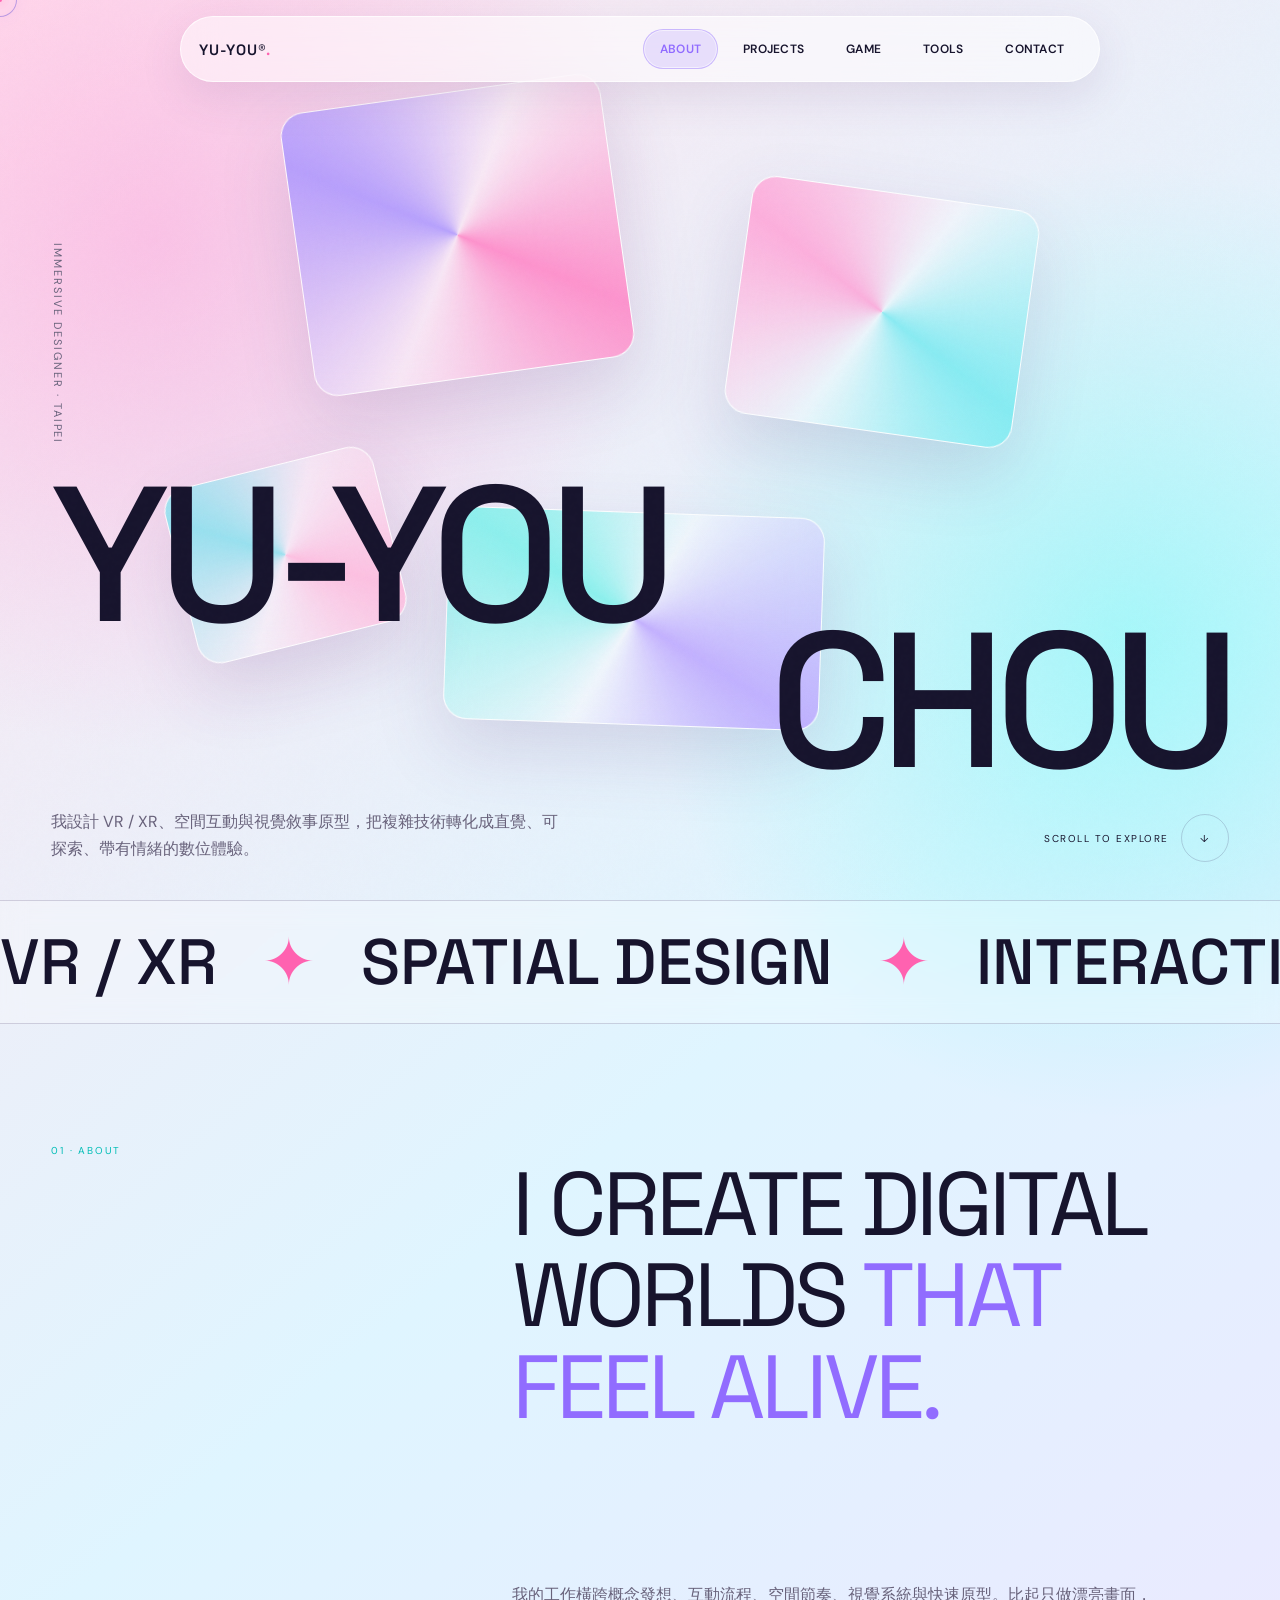
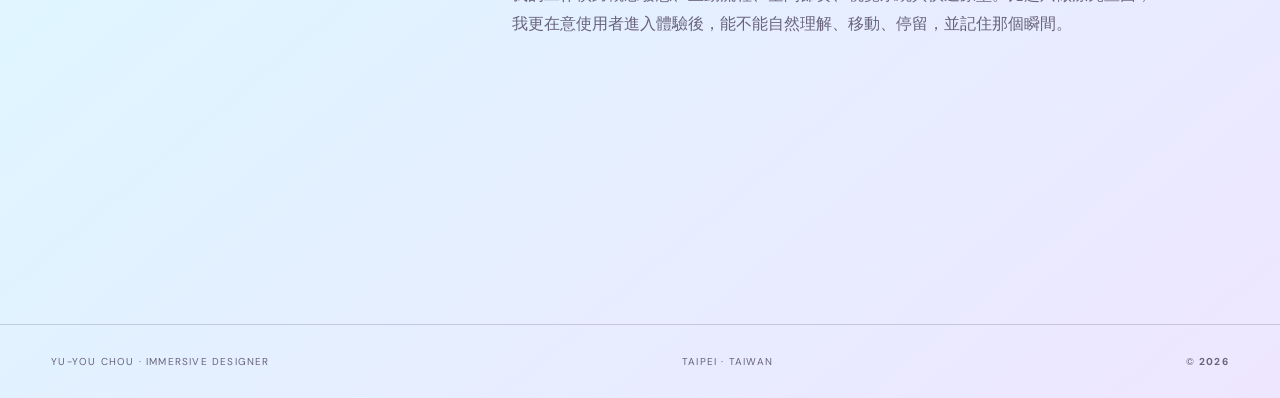
==== index.html @ 0aa2fdf8 "Update index.html" ====
<!doctype html>
<html lang="zh-Hant">
<head>
<meta charset="utf-8">
<meta name="viewport" content="width=device-width,initial-scale=1">
<meta name="description" content="YU-YOU CHOU 是位於台北的 immersive designer，專注於 VR / XR、空間互動、視覺敘事與原型設計。">
<meta name="theme-color" content="#ffe6f0">
<meta property="og:title" content="YU-YOU CHOU | Immersive Designer">
<meta property="og:description" content="VR / XR、空間互動與視覺敘事作品集。">
<meta property="og:type" content="website">
<meta property="og:image" content="https://images.unsplash.com/photo-1626379953822-baec19c3bbcd?auto=format&fit=crop&q=85&w=1200">
<meta name="twitter:card" content="summary_large_image">
<title>YU-YOU CHOU | Immersive Designer</title>
<link rel="preconnect" href="https://fonts.googleapis.com">
<link rel="preconnect" href="https://fonts.gstatic.com" crossorigin>
<link href="https://fonts.googleapis.com/css2?family=DM+Sans:wght@400;500;600&family=Space+Grotesk:wght@400;500;600&display=swap" rel="stylesheet">
<style>
:root{
  --bg:#ffe6f0;
  --fg:#17142d;
  --dim:#68627b;
  --line:rgba(68,52,101,.2);
  --pink:#ff62b0;
  --teal:#00bdb6;
  --purple:#916cff;
  --paper:rgba(255,255,255,.54);
  --pad:clamp(20px,4vw,64px);
}
*{box-sizing:border-box}
html{scroll-behavior:smooth}
body{
  margin:0;
  background:
    radial-gradient(circle at 12% 12%,rgba(255,119,204,.34),transparent 32rem),
    radial-gradient(circle at 88% 32%,rgba(0,255,236,.26),transparent 30rem),
    linear-gradient(140deg,#ffe6f0 0%,#dff5ff 54%,#eee6ff 100%);
  color:var(--fg);
  font-family:"DM Sans",system-ui,sans-serif;
  overflow-x:hidden;
}
a{color:inherit}
img{display:block;width:100%;height:100%;object-fit:cover}
::selection{background:var(--pink);color:#fff}
.page-view[hidden]{display:none!important}
.noise{position:fixed;inset:0;z-index:20;pointer-events:none;opacity:.07;background-image:url("data:image/svg+xml,%3Csvg viewBox='0 0 180 180' xmlns='http://www.w3.org/2000/svg'%3E%3Cfilter id='n'%3E%3CfeTurbulence type='fractalNoise' baseFrequency='.9' numOctaves='3' stitchTiles='stitch'/%3E%3C/filter%3E%3Crect width='100%25' height='100%25' filter='url(%23n)' opacity='.22'/%3E%3C/svg%3E")}
.progress{position:fixed;left:0;top:0;height:3px;width:0;background:var(--pink);z-index:1001}
.cursor,.cursor-dot{position:fixed;left:0;top:0;z-index:1000;pointer-events:none;border-radius:50%;transform:translate(-50%,-50%)}
.cursor{width:34px;height:34px;border:1px solid rgba(112,87,217,.48);background:rgba(255,255,255,.08);box-shadow:inset 0 0 14px rgba(255,119,204,.08),0 0 16px rgba(145,108,255,.06);backdrop-filter:blur(1px)}
.cursor-dot{width:4px;height:4px;background:var(--pink);box-shadow:0 0 8px var(--pink)}
body.hovering .cursor{width:44px;height:44px;background:rgba(255,98,176,.1)}
header{position:fixed;z-index:100;left:50%;top:16px;width:min(92%,920px);transform:translateX(-50%);display:flex;justify-content:space-between;align-items:center;gap:18px;padding:12px 18px;border:1px solid rgba(255,255,255,.72);border-radius:999px;background:rgba(255,255,255,.52);box-shadow:0 14px 45px rgba(87,58,124,.12);backdrop-filter:blur(22px)}
.logo{flex:0 0 auto;font:600 15px "Space Grotesk";letter-spacing:.05em;text-decoration:none;color:var(--fg);white-space:nowrap}
.logo::after{content:".";color:var(--pink)}
.menu{display:flex;align-items:center;justify-content:flex-end;gap:8px}
.menu a{display:inline-grid;place-items:center;min-height:40px;padding:0 16px;border:1px solid transparent;border-radius:999px;font-size:12px;font-weight:600;letter-spacing:.02em;text-decoration:none;color:var(--fg);transition:background .25s,border-color .25s,color .25s,box-shadow .25s,transform .25s}
.menu a:hover,.menu a.active{border-color:rgba(145,108,255,.34);background:rgba(145,108,255,.17);color:var(--purple);box-shadow:inset 0 0 0 1px rgba(255,255,255,.52)}
.menu a:hover{transform:translateY(-1px)}
section{position:relative;padding:120px var(--pad)}
.hero{height:100svh;min-height:660px;display:flex;flex-direction:column;justify-content:flex-end;padding-bottom:38px;overflow:hidden}
.visual-cloud{position:absolute;inset:8% 8% 18%;z-index:1;perspective:1000px;pointer-events:auto}
.float-card{--tx:0px;--ty:0px;position:absolute;display:grid;place-items:center;border:1px solid rgba(255,255,255,.78);border-radius:24px;background:rgba(255,255,255,.32);box-shadow:0 28px 70px rgba(90,65,130,.16);backdrop-filter:blur(18px);transform:translate3d(var(--tx),var(--ty),0) rotate(var(--rot));transition:box-shadow .35s,background .35s;will-change:transform;overflow:hidden}
.float-card:before{content:"";position:absolute;inset:-35%;background:conic-gradient(from 30deg,transparent,var(--c1),transparent,var(--c2),transparent);animation:spin 12s linear infinite;opacity:.72}
.float-card:after{content:attr(data-label);position:relative;z-index:2;padding:9px 13px;border:1px solid rgba(255,255,255,.7);border-radius:999px;background:rgba(255,255,255,.55);font-size:9px;letter-spacing:.14em;opacity:0;transform:translateY(8px);transition:.3s}
.float-card:hover{background:rgba(255,255,255,.5);box-shadow:0 35px 85px rgba(90,65,130,.25);z-index:8}
.float-card:hover:after{opacity:1;transform:none}
.float-card:nth-child(1){left:18%;top:3%;width:30%;height:43%;--rot:-8deg;--c1:#ff70bc;--c2:#9d86ff}
.float-card:nth-child(2){right:14%;top:18%;width:27%;height:36%;--rot:8deg;--c1:#64e6ee;--c2:#ff94d0}
.float-card:nth-child(3){left:32%;bottom:2%;width:35%;height:32%;--rot:2deg;--c1:#b296ff;--c2:#65eee7}
.float-card:nth-child(4){left:7%;bottom:14%;width:20%;height:27%;--rot:-14deg;--c1:#ffafd8;--c2:#74ddec}
.visual-cloud.scattered .float-card:nth-child(1){--tx:-70px;--ty:-45px}
.visual-cloud.scattered .float-card:nth-child(2){--tx:75px;--ty:-25px}
.visual-cloud.scattered .float-card:nth-child(3){--tx:30px;--ty:65px}
.visual-cloud.scattered .float-card:nth-child(4){--tx:-75px;--ty:45px}
.hero-kicker{position:absolute;top:27%;left:var(--pad);font-size:11px;letter-spacing:.18em;color:var(--dim);writing-mode:vertical-rl}
.hero h1{position:relative;z-index:2;margin:0;font:500 clamp(68px,15vw,220px)/.76 "Space Grotesk";letter-spacing:-.06em}
.hero h1 span{display:block}
.hero h1 span:last-child{text-align:right}
.hero-bottom{position:relative;z-index:2;display:flex;justify-content:space-between;align-items:end;margin-top:34px;gap:24px}
.hero-bottom p{max-width:520px;margin:0;color:var(--dim);line-height:1.7}
.scroll-cue{display:flex;align-items:center;gap:12px;font-size:10px;letter-spacing:.15em}
.scroll-cue i{display:grid;place-items:center;width:48px;height:48px;border:1px solid var(--line);border-radius:50%;font-style:normal;animation:bob 1.6s infinite}
.marquee{overflow:hidden;border-block:1px solid var(--line);padding:20px 0;background:rgba(255,255,255,.24);backdrop-filter:blur(12px)}
.marquee-track{display:flex;width:max-content;animation:marquee 22s linear infinite}
.marquee span{font:500 clamp(28px,5vw,72px) "Space Grotesk";white-space:nowrap}
.marquee b{color:var(--pink);font-weight:400;margin:0 .45em}
.intro{min-height:100vh;display:grid;grid-template-columns:1fr 2fr;gap:8vw;align-items:center}
.label{font-size:10px;letter-spacing:.18em;color:var(--teal);text-transform:uppercase;align-self:start}
.big-copy{margin:0;font:400 clamp(42px,7vw,104px)/1.02 "Space Grotesk";letter-spacing:-.045em}
.big-copy .dim{color:var(--purple)}
.intro-note{grid-column:2;max-width:640px;color:var(--dim);font-size:16px;line-height:1.8}
.intro-meta{grid-column:2;display:flex;flex-wrap:wrap;gap:10px;margin-top:-30px}
.pill{border:1px solid rgba(255,255,255,.72);border-radius:999px;background:rgba(255,255,255,.35);padding:8px 12px;font-size:11px;letter-spacing:.1em;color:var(--fg)}
.work-head{display:flex;justify-content:space-between;align-items:end;padding-bottom:26px;border-bottom:1px solid var(--line)}
.work-head h2{margin:0;font:500 clamp(54px,10vw,150px)/.8 "Space Grotesk";letter-spacing:-.055em}
.counter{color:var(--dim);font-size:12px}
.projects{padding-top:40px}
.project{display:grid;grid-template-columns:1.4fr .6fr;gap:28px;padding:32px 0;border-bottom:1px solid var(--line);text-decoration:none;perspective:1100px}
.project-visual{position:relative;overflow:hidden;height:min(58vw,640px);border:1px solid rgba(255,255,255,.7);border-radius:24px;box-shadow:0 28px 70px rgba(90,65,130,.16);transform-style:preserve-3d;transition:transform .15s ease-out}
.project-visual:after{content:"VIEW";position:absolute;left:50%;top:50%;display:grid;place-items:center;width:94px;height:94px;border-radius:50%;background:var(--pink);color:#fff;font-size:11px;letter-spacing:.12em;opacity:0;transform:translate(-50%,-50%) scale(.6);transition:.3s}
.project:hover .project-visual:after{opacity:1;transform:translate(-50%,-50%) scale(1)}
.project img{transition:transform .7s,filter .7s;filter:saturate(.8)}
.project:hover img{transform:scale(1.04);filter:saturate(1)}
.project-info{display:flex;flex-direction:column;justify-content:space-between;padding:4px 0}
.project-no{font-size:10px;color:var(--teal);letter-spacing:.14em}
.project-info h3{margin:auto 0 12px;font:500 clamp(30px,4vw,64px)/.95 "Space Grotesk";letter-spacing:-.045em}
.project-info p{margin:0;color:var(--dim);font-size:13px;line-height:1.65}
.project-facts{display:flex;flex-wrap:wrap;gap:8px;margin-top:18px}
.project-facts span{border:1px solid var(--line);border-radius:999px;padding:7px 10px;font-size:10px;letter-spacing:.1em;color:var(--fg);background:rgba(255,255,255,.25)}
.game-showcase{overflow:hidden}
.game-shell{display:grid;grid-template-columns:.72fr 1.28fr;gap:5vw;align-items:start}
.game-copy{position:sticky;top:120px}
.game-copy h2{margin:18px 0 24px;font:500 clamp(48px,8vw,118px)/.86 "Space Grotesk";letter-spacing:-.052em}
.game-copy p{max-width:500px;margin:0;color:var(--dim);font-size:15px;line-height:1.78}
.game-status{display:inline-grid;place-items:center;margin-top:28px;min-height:38px;border:1px solid rgba(255,255,255,.72);border-radius:999px;background:rgba(255,255,255,.34);padding:0 14px;color:var(--pink);font-size:10px;font-weight:600;letter-spacing:.16em}
.game-facts{display:grid;grid-template-columns:repeat(2,minmax(0,1fr));gap:10px;margin-top:20px;max-width:520px}
.game-fact{border:1px solid var(--line);border-radius:18px;background:rgba(255,255,255,.26);padding:16px;min-height:104px}
.game-fact small{display:block;margin-bottom:18px;color:var(--teal);font-size:10px;letter-spacing:.14em}
.game-fact strong{display:block;font:500 clamp(18px,2.3vw,28px)/1.05 "Space Grotesk";letter-spacing:-.025em}
.game-stage{display:grid;gap:18px}
.game-panel{border:1px solid rgba(255,255,255,.72);border-radius:24px;background:rgba(255,255,255,.28);box-shadow:0 28px 70px rgba(90,65,130,.13);backdrop-filter:blur(16px);padding:26px}
.game-panel h3{margin:0 0 16px;font:500 clamp(28px,3.8vw,54px)/.95 "Space Grotesk";letter-spacing:-.04em}
.game-panel p{margin:0;color:var(--dim);font-size:14px;line-height:1.78}
.game-loop{display:grid;grid-template-columns:repeat(4,minmax(0,1fr));gap:10px}
.loop-step{min-height:170px;border:1px solid var(--line);border-radius:18px;background:rgba(255,255,255,.25);padding:16px;display:flex;flex-direction:column;justify-content:space-between}
.loop-step span,.system-card span,.resource-row span,.status-item span{color:var(--teal);font-size:10px;letter-spacing:.14em}
.loop-step strong{font:500 clamp(20px,2.4vw,34px)/1 "Space Grotesk";letter-spacing:-.03em}
.loop-step p{font-size:13px;line-height:1.6}
.system-grid{display:grid;grid-template-columns:repeat(2,minmax(0,1fr));gap:12px}
.system-card{border-top:1px solid var(--line);padding-top:16px}
.system-card strong{display:block;margin:10px 0 8px;font:500 20px/1.12 "Space Grotesk";letter-spacing:-.02em}
.system-card p{font-size:13px;line-height:1.65}
.resource-board{display:grid;gap:8px}
.resource-row{display:grid;grid-template-columns:.55fr 1fr;gap:14px;align-items:center;border-bottom:1px solid var(--line);padding:14px 0}
.resource-row:last-child{border-bottom:0;padding-bottom:0}
.resource-row strong{font:500 clamp(18px,2.3vw,30px)/1 "Space Grotesk";letter-spacing:-.025em}
.status-list{display:grid;grid-template-columns:repeat(3,minmax(0,1fr));gap:10px}
.status-item{min-height:124px;border:1px solid var(--line);border-radius:18px;background:rgba(255,255,255,.24);padding:16px;display:flex;flex-direction:column;justify-content:space-between}
.status-item strong{font:500 19px/1.15 "Space Grotesk";letter-spacing:-.02em}
.video-placeholder,.media-slot{position:relative;overflow:hidden;border:1px solid rgba(255,255,255,.72);background:rgba(255,255,255,.28);box-shadow:0 28px 70px rgba(90,65,130,.13);backdrop-filter:blur(16px)}
.video-placeholder{display:grid;place-items:center;min-height:430px;aspect-ratio:16/9;border-radius:24px;background:linear-gradient(135deg,rgba(0,189,182,.18),rgba(255,98,176,.16)),repeating-linear-gradient(90deg,rgba(255,255,255,.22) 0 1px,transparent 1px 34px),repeating-linear-gradient(0deg,rgba(23,20,45,.08) 0 1px,transparent 1px 34px)}
.video-placeholder:before{content:"";position:absolute;inset:26px;border:1px dashed rgba(104,98,123,.35);border-radius:18px}
.video-play{position:relative;z-index:2;display:grid;place-items:center;width:86px;height:86px;border:1px solid rgba(255,255,255,.78);border-radius:50%;background:linear-gradient(135deg,var(--pink),var(--purple));color:#fff;font-size:10px;font-weight:600;letter-spacing:.16em;box-shadow:0 18px 50px rgba(145,108,255,.26)}
.media-caption{position:absolute;left:28px;right:28px;bottom:26px;z-index:2;display:flex;justify-content:space-between;gap:18px;align-items:end;color:var(--fg)}
.media-caption span,.media-slot span{font-size:10px;letter-spacing:.16em;color:var(--teal)}
.media-caption strong,.media-slot strong{font:500 clamp(22px,3vw,42px)/1 "Space Grotesk";letter-spacing:-.035em}
.media-grid{display:grid;grid-template-columns:repeat(3,minmax(0,1fr));gap:18px}
.media-slot{display:flex;min-height:230px;aspect-ratio:4/3;border-radius:18px;padding:18px;flex-direction:column;justify-content:space-between;background:linear-gradient(145deg,rgba(255,255,255,.38),rgba(0,189,182,.12))}
.media-slot:before{content:"";position:absolute;inset:18px;border:1px dashed rgba(104,98,123,.34);border-radius:12px}
.media-slot span,.media-slot strong{position:relative;z-index:2}
.media-slot strong{font-size:clamp(22px,2.7vw,36px)}
.capabilities{display:grid;grid-template-columns:1fr 2fr;gap:8vw;min-height:80vh;align-items:start}
.cap-list{border-top:1px solid var(--line)}
.cap{display:grid;grid-template-columns:1fr auto;gap:20px;align-items:center;padding:28px 0;border-bottom:1px solid var(--line);font:400 clamp(25px,4vw,58px) "Space Grotesk";transition:padding .3s,color .3s}
.cap:hover{padding-left:20px;color:var(--pink)}
.cap small{font:400 10px "DM Sans";letter-spacing:.12em;color:var(--dim)}
.cap em{display:block;margin-top:8px;font:400 13px/1.6 "DM Sans";color:var(--dim);font-style:normal;letter-spacing:0}
.tools{display:grid;grid-template-columns:.75fr 1.25fr;gap:5vw;align-items:start}
.tools-copy h2{margin:16px 0 22px;font:500 clamp(44px,7vw,104px)/.9 "Space Grotesk";letter-spacing:-.045em}
.tools-copy p{max-width:440px;margin:0;color:var(--dim);font-size:15px;line-height:1.75}
.tool-panel{border:1px solid rgba(255,255,255,.72);border-radius:24px;background:rgba(255,255,255,.34);box-shadow:0 28px 70px rgba(90,65,130,.16);backdrop-filter:blur(18px);overflow:hidden}
.tool-preview{display:grid;place-items:center;min-height:430px;padding:22px;background:linear-gradient(135deg,rgba(255,255,255,.36),rgba(255,255,255,.12))}
.tool-preview canvas{width:min(100%,560px);height:auto;max-height:560px;border-radius:18px;box-shadow:0 24px 58px rgba(49,35,72,.18);background:repeating-conic-gradient(rgba(255,255,255,.55) 0 25%,rgba(145,108,255,.08) 0 50%) 50%/24px 24px}
.tool-preview canvas[hidden],.tool-empty[hidden]{display:none!important}
.tool-empty{display:grid;place-items:center;width:min(100%,520px);aspect-ratio:4/3;border:1px dashed rgba(104,98,123,.42);border-radius:18px;color:var(--dim);font-size:13px;letter-spacing:.08em;text-align:center;background:rgba(255,255,255,.22)}
.tool-controls{display:grid;grid-template-columns:1fr 1fr;gap:16px;padding:20px;border-top:1px solid rgba(255,255,255,.55)}
.tool-control{display:grid;gap:8px}
.tool-control label{font-size:10px;letter-spacing:.14em;color:var(--dim)}
.tool-control input[type="file"],.tool-control select,.tool-control input[type="number"]{width:100%;min-height:44px;border:1px solid var(--line);border-radius:12px;background:rgba(255,255,255,.42);color:var(--fg);font:500 13px "DM Sans";padding:0 12px}
.tool-control input[type="range"]{accent-color:var(--pink)}
.toggle-row{display:flex;align-items:center;gap:10px;min-height:44px;border:1px solid var(--line);border-radius:12px;background:rgba(255,255,255,.42);padding:0 12px;color:var(--fg);font-size:13px}
.toggle-row input{width:18px;height:18px;accent-color:var(--pink)}
.color-row{display:flex;align-items:center;gap:10px;min-height:44px;border:1px solid var(--line);border-radius:12px;background:rgba(255,255,255,.42);padding:0 10px}
.color-row input[type="color"]{width:34px;height:34px;border:0;border-radius:999px;background:transparent;padding:0}
.color-row input[type="text"]{min-width:0;flex:1;border:0;background:transparent;color:var(--fg);font:500 13px "DM Sans";outline:0}
.range-readout{display:flex;justify-content:space-between;align-items:center;gap:12px}
.range-readout output{min-width:54px;text-align:right;font-size:12px;color:var(--dim)}
.tool-actions{grid-column:1/-1;display:flex;gap:12px;flex-wrap:wrap}
.tool-button{display:inline-grid;place-items:center;min-height:46px;border:0;border-radius:999px;padding:0 18px;background:linear-gradient(135deg,var(--pink),var(--purple));color:#fff;font:600 11px "DM Sans";letter-spacing:.12em;cursor:pointer}
.tool-button.secondary{border:1px solid var(--line);background:rgba(255,255,255,.36);color:var(--fg)}
.tool-button:disabled{cursor:not-allowed;opacity:.45}
.contact{min-height:100vh;display:flex;flex-direction:column;justify-content:center;text-align:center;overflow:hidden}
.contact .label{align-self:center}
.contact h2{margin:30px auto;font:500 clamp(62px,13vw,190px)/.82 "Space Grotesk";letter-spacing:-.06em}
.contact h2 span{color:var(--pink)}
.contact-actions{display:flex;justify-content:center;align-items:center;gap:14px;flex-wrap:wrap}
.magnetic,.secondary-link{display:inline-grid;place-items:center;min-height:52px;border-radius:999px;text-decoration:none;font-size:11px;letter-spacing:.14em}
.magnetic{width:150px;height:150px;background:linear-gradient(135deg,var(--pink),var(--purple));color:#fff;box-shadow:0 22px 60px rgba(145,108,255,.3);transition:transform .18s}
.secondary-link{padding:0 20px;border:1px solid var(--line);background:rgba(255,255,255,.3);color:var(--fg)}
.contact-ring{position:absolute;left:50%;top:50%;width:min(78vw,1000px);aspect-ratio:1;border:1px solid var(--line);border-radius:50%;transform:translate(-50%,-50%);z-index:-1}
footer{display:flex;justify-content:space-between;gap:20px;padding:30px var(--pad);border-top:1px solid var(--line);color:var(--dim);font-size:10px;letter-spacing:.12em}
.reveal{opacity:0;transform:translateY(50px);transition:opacity .8s,transform .8s}
.reveal.in{opacity:1;transform:none}
@keyframes spin{to{transform:rotate(360deg)}}
@keyframes bob{50%{transform:translateY(6px)}}
@keyframes marquee{to{transform:translateX(-50%)}}
@media(max-width:800px){
  .cursor,.cursor-dot{display:none}
  header{top:12px;width:calc(100% - 16px);display:grid;grid-template-columns:1fr;gap:10px;padding:12px;border-radius:24px}
  .logo{font-size:13px}
  .menu{justify-content:flex-start;gap:8px;overflow-x:auto;padding-bottom:2px;scrollbar-width:none}
  .menu::-webkit-scrollbar{display:none}
  .menu a{flex:0 0 auto;min-height:34px;padding:0 12px;font-size:10px;letter-spacing:.02em}
  .hero{min-height:620px}
  .visual-cloud{inset:15% 3% 25%}
  .float-card{border-radius:16px}
  .visual-cloud.scattered .float-card:nth-child(1){--tx:-25px;--ty:-20px}
  .visual-cloud.scattered .float-card:nth-child(2){--tx:25px;--ty:-15px}
  .visual-cloud.scattered .float-card:nth-child(3){--tx:15px;--ty:25px}
  .visual-cloud.scattered .float-card:nth-child(4){--tx:-25px;--ty:20px}
  .hero h1{letter-spacing:-.04em}
  .hero-bottom{align-items:start}
  .scroll-cue{display:none}
  .intro,.capabilities,.tools,.game-shell{grid-template-columns:1fr;gap:35px}
  .intro-note,.intro-meta{grid-column:1}
  .game-copy{position:static}
  .game-facts,.media-grid,.game-loop,.system-grid,.status-list{grid-template-columns:1fr}
  .game-panel{padding:20px;border-radius:18px}
  .loop-step{min-height:150px}
  .resource-row{grid-template-columns:1fr;gap:8px}
  .video-placeholder{min-height:280px;border-radius:18px}
  .media-caption{display:grid;left:20px;right:20px;bottom:20px}
  .media-slot{min-height:180px}
  .project{grid-template-columns:1fr}
  .project-visual{height:105vw;max-height:580px}
  .project-info{min-height:220px}
  .tool-preview{min-height:300px;padding:14px}
  .tool-controls{grid-template-columns:1fr;padding:16px}
  .contact h2{font-size:18vw}
  footer{flex-direction:column;padding-bottom:100px}
}
@media(prefers-reduced-motion:reduce){
  *{animation:none!important;transition:none!important}
  .reveal{opacity:1;transform:none}
}
</style>
</head>
<body>
<div class="noise"></div>
<div class="progress"></div>
<div class="cursor"></div>
<div class="cursor-dot"></div>
<header>
  <a class="logo interactive" href="#about">YU-YOU®</a>
  <nav class="menu" aria-label="Primary navigation">
    <a class="interactive" href="#about">ABOUT</a>
    <a class="interactive" href="#projects">PROJECTS</a>
    <a class="interactive" href="#game">GAME</a>
    <a class="interactive" href="#tools">TOOLS</a>
    <a class="interactive" href="#contact">CONTACT</a>
  </nav>
</header>
<main>
<section class="hero page-view" id="home" data-route="about">
  <div class="visual-cloud interactive" role="button" tabindex="0" aria-label="互動作品視窗，點擊可重新排列">
    <div class="float-card" data-label="SPATIAL"></div>
    <div class="float-card" data-label="INTERACTION"></div>
    <div class="float-card" data-label="STORY"></div>
    <div class="float-card" data-label="VR / XR"></div>
  </div>
  <span class="hero-kicker">IMMERSIVE DESIGNER · TAIPEI</span>
  <h1><span>YU-YOU</span><span>CHOU</span></h1>
  <div class="hero-bottom">
    <p>我設計 VR / XR、空間互動與視覺敘事原型，把複雜技術轉化成直覺、可探索、帶有情緒的數位體驗。</p>
    <span class="scroll-cue">SCROLL TO EXPLORE <i>↓</i></span>
  </div>
</section>
<div class="marquee page-view" data-route="about" aria-hidden="true">
  <div class="marquee-track">
    <span>VR / XR <b>✦</b> SPATIAL DESIGN <b>✦</b> INTERACTION <b>✦</b> VISUAL STORYTELLING <b>✦</b>&nbsp;</span>
    <span>VR / XR <b>✦</b> SPATIAL DESIGN <b>✦</b> INTERACTION <b>✦</b> VISUAL STORYTELLING <b>✦</b>&nbsp;</span>
  </div>
</div>
<section class="intro page-view" id="about" data-route="about">
  <span class="label reveal">01 · ABOUT</span>
  <h2 class="big-copy reveal">I CREATE DIGITAL WORLDS <span class="dim">THAT FEEL ALIVE.</span></h2>
  <p class="intro-note reveal">我的工作橫跨概念發想、互動流程、空間節奏、視覺系統與快速原型。比起只做漂亮畫面，我更在意使用者進入體驗後，能不能自然理解、移動、停留，並記住那個瞬間。</p>
  <div class="intro-meta reveal" aria-label="Skills and tools">
    <span class="pill">UNITY</span>
    <span class="pill">VR / XR</span>
    <span class="pill">FIGMA</span>
    <span class="pill">INTERACTION</span>
    <span class="pill">MOTION</span>
  </div>
</section>
<section class="page-view" id="projects" data-route="projects">
  <div class="work-head reveal">
    <h2>SELECTED<br>WORK</h2>
    <span class="counter">(03)</span>
  </div>
  <div class="projects">
    <a class="project interactive reveal" href="#contact" aria-label="Dreamscape Interface project">
      <div class="project-visual">
        <img src="https://images.unsplash.com/photo-1626379953822-baec19c3bbcd?auto=format&fit=crop&q=85&w=1800" alt="粉色沉浸式空間" loading="lazy" decoding="async">
      </div>
      <div class="project-info">
        <span class="project-no">01 / IMMERSIVE</span>
        <h3>Dreamscape<br>Interface</h3>
        <p>以 VR 場景作為敘事入口，設計可被探索的空間節奏、互動提示與情緒轉場。</p>
        <div class="project-facts"><span>ROLE · DESIGN</span><span>TOOLS · UNITY</span><span>TYPE · VR</span></div>
      </div>
    </a>
    <a class="project interactive reveal" href="#contact" aria-label="Fluid Identity project">
      <div class="project-visual">
        <img src="https://images.unsplash.com/photo-1614853316476-de00d14cb1fc?auto=format&fit=crop&q=85&w=1800" alt="紫色抽象視覺" loading="lazy" decoding="async">
      </div>
      <div class="project-info">
        <span class="project-no">02 / VISUAL</span>
        <h3>Fluid<br>Identity</h3>
        <p>把品牌視覺延伸成動態系統，建立適合展演、社群與互動介面的視覺語彙。</p>
        <div class="project-facts"><span>ROLE · ART DIRECTION</span><span>TOOLS · FIGMA</span><span>TYPE · MOTION</span></div>
      </div>
    </a>
    <a class="project interactive reveal" href="#contact" aria-label="Soft Circuit project">
      <div class="project-visual">
        <img src="https://images.unsplash.com/photo-1518770660439-4636190af475?auto=format&fit=crop&q=85&w=1800" alt="電子電路板" loading="lazy" decoding="async">
      </div>
      <div class="project-info">
        <span class="project-no">03 / SYSTEM</span>
        <h3>Soft<br>Circuit</h3>
        <p>探索科技感介面如何變得柔軟，透過微互動、資訊層級與原型測試降低使用距離。</p>
        <div class="project-facts"><span>ROLE · PROTOTYPE</span><span>TOOLS · WEB</span><span>TYPE · INTERACTION</span></div>
      </div>
    </a>
  </div>
</section>
<section class="game-showcase page-view" id="game" data-route="game" aria-labelledby="game-title">
  <div class="game-shell">
    <div class="game-copy reveal">
      <span class="label">02 · GAME PROJECT</span>
      <h2 id="game-title">YOU<br>Graduation<br>Topic</h2>
      <p>這是目前製作中的 Unity 畢業專題遊戲原型，玩家會在 VR 場景中進行採集、建造與環境抉擇，最後回到 MR 結算，看見自己的資源使用如何改變生態結果。</p>
      <span class="game-status">IN DEVELOPMENT</span>
      <div class="game-facts" aria-label="Game project details">
        <div class="game-fact"><small>ENGINE</small><strong>Unity</strong></div>
        <div class="game-fact"><small>PLATFORM</small><strong>VR / MR</strong></div>
        <div class="game-fact"><small>GENRE</small><strong>Eco Simulation</strong></div>
        <div class="game-fact"><small>FOCUS</small><strong>Cause & Effect</strong></div>
      </div>
    </div>
    <div class="game-stage">
      <article class="game-panel reveal">
        <h3>遊戲概念</h3>
        <p>作品以「發展與復育之間的選擇」作為核心。玩家可以砍樹、採礦、抽取油氣來累積資源，也能種下種子進行復育；每個行為都會被轉換成因果值，影響時間結束後的生態狀態。</p>
      </article>
      <div class="game-loop reveal" aria-label="Gameplay loop">
        <div class="loop-step">
          <span>STEP 01</span>
          <strong>探索場景</strong>
          <p>在森林、礦區、海洋與 MR 主場景之間切換，理解不同場域能取得的資源。</p>
        </div>
        <div class="loop-step">
          <span>STEP 02</span>
          <strong>採集資源</strong>
          <p>使用斧頭、十字鎬與手部射線互動，收集木材、種子、礦物、石油與天然氣。</p>
        </div>
        <div class="loop-step">
          <span>STEP 03</span>
          <strong>製作建造</strong>
          <p>把資源投入工具、房屋與工廠配方，形成更完整的資源循環與發展選擇。</p>
        </div>
        <div class="loop-step">
          <span>STEP 04</span>
          <strong>結算因果</strong>
          <p>系統依照破壞、建造、復育與時間累積計算結果，導向共生、失衡或崩壞。</p>
        </div>
      </div>
      <article class="game-panel reveal">
        <h3>核心系統</h3>
        <div class="system-grid">
          <div class="system-card">
            <span>INTERACTION</span>
            <strong>VR 手部操作</strong>
            <p>右手射線負責抓取與採集，左手可呼叫資源面板，讓玩家在沉浸場景中掌握狀態。</p>
          </div>
          <div class="system-card">
            <span>RESOURCE</span>
            <strong>採集與配方</strong>
            <p>木材、砂、鐵礦、石灰岩、油氣等資源會進入背包，並可轉換成工具或建築。</p>
          </div>
          <div class="system-card">
            <span>KARMA</span>
            <strong>因果值累積</strong>
            <p>開採與建造會提高環境壓力，種植與復育能抵消部分影響，讓玩法帶有取捨。</p>
          </div>
          <div class="system-card">
            <span>ENDING</span>
            <strong>多階段結局</strong>
            <p>時間結束或因果值超過臨界點時，遊戲會判定 Stable、Stressed、Critical 或 Collapse。</p>
          </div>
        </div>
      </article>
      <article class="game-panel reveal">
        <h3>資源與場景</h3>
        <div class="resource-board" aria-label="Resource and scene mapping">
          <div class="resource-row"><span>FOREST</span><strong>砍樹取得 Wood 與 Seed，種子可在 MR 場景進行復育。</strong></div>
          <div class="resource-row"><span>ORE</span><strong>敲擊岩石取得 Sand、IronOre、Limestone 與 Marble。</strong></div>
          <div class="resource-row"><span>OCEAN</span><strong>海洋設施產出 Oil 與 Gas，帶來高收益也提高環境壓力。</strong></div>
          <div class="resource-row"><span>CRAFT</span><strong>資源可製作 Axe、Pick、House、Factory，形成發展路線。</strong></div>
        </div>
      </article>
      <div class="status-list reveal" aria-label="Development status">
        <div class="status-item"><span>DONE</span><strong>資源管理與背包更新</strong></div>
        <div class="status-item"><span>WIP</span><strong>場景整合與操作手感</strong></div>
        <div class="status-item"><span>NEXT</span><strong>實機影片與遊戲截圖補齊</strong></div>
      </div>
      <div class="video-placeholder reveal" aria-label="Gameplay video placeholder">
        <div class="video-play">PLAY</div>
        <div class="media-caption">
          <span>VIDEO AREA</span>
          <strong>Gameplay Demo</strong>
        </div>
      </div>
      <div class="media-grid" aria-label="Game image placeholders">
        <div class="media-slot reveal"><span>PHOTO 01</span><strong>World View</strong></div>
        <div class="media-slot reveal"><span>PHOTO 02</span><strong>Interaction</strong></div>
        <div class="media-slot reveal"><span>PHOTO 03</span><strong>UI / Items</strong></div>
      </div>
    </div>
  </div>
</section>
<section class="tools page-view" id="tools" data-route="tools">
  <div class="tools-copy reveal">
    <span class="label">03 · TOOLS</span>
    <h2>IMAGE<br>STUDIO</h2>
    <p>上傳圖片後，可以套用品牌背景色、圓角、留白與輸出尺寸，直接下載可用於作品集、社群或商品頁的 PNG。</p>
  </div>
  <div class="tool-panel reveal">
    <div class="tool-preview">
      <canvas id="imageToolCanvas" width="1200" height="900" hidden></canvas>
      <div class="tool-empty" id="imageToolEmpty">UPLOAD IMAGE</div>
    </div>
    <div class="tool-controls">
      <div class="tool-control">
        <label for="toolUpload">IMAGE</label>
        <input class="interactive" id="toolUpload" type="file" accept="image/*">
      </div>
      <div class="tool-control">
        <label for="toolFit">FIT</label>
        <select class="interactive" id="toolFit">
          <option value="contain">CONTAIN</option>
          <option value="cover">COVER</option>
        </select>
      </div>
      <div class="tool-control">
        <label for="toolTarget">ROUND TARGET</label>
        <select class="interactive" id="toolTarget">
          <option value="image">IMAGE ITSELF</option>
          <option value="canvas">CANVAS FRAME</option>
        </select>
      </div>
      <div class="tool-control">
        <label for="toolColor">BACKGROUND</label>
        <div class="color-row">
          <input class="interactive" id="toolColor" type="color" value="#ffe6f0">
          <input class="interactive" id="toolColorText" type="text" value="#ffe6f0" maxlength="7" aria-label="Background color hex">
        </div>
      </div>
      <div class="tool-control">
        <label for="toolSize">OUTPUT SIZE</label>
        <select class="interactive" id="toolSize">
          <option value="1200x900">1200 x 900</option>
          <option value="1080x1080">1080 x 1080</option>
          <option value="1200x1600">1200 x 1600</option>
          <option value="1600x900">1600 x 900</option>
        </select>
      </div>
      <div class="tool-control">
        <label for="toolReplaceWhite">WHITE BACKGROUND</label>
        <label class="toggle-row">
          <input class="interactive" id="toolReplaceWhite" type="checkbox" checked>
          REPLACE WHITE AREA
        </label>
      </div>
      <div class="tool-control">
        <div class="range-readout">
          <label for="toolRadius">RADIUS</label>
          <output id="toolRadiusValue">72 px</output>
        </div>
        <input class="interactive" id="toolRadius" type="range" min="0" max="260" value="72">
      </div>
      <div class="tool-control">
        <div class="range-readout">
          <label for="toolPadding">PADDING</label>
          <output id="toolPaddingValue">64 px</output>
        </div>
        <input class="interactive" id="toolPadding" type="range" min="0" max="220" value="64">
      </div>
      <div class="tool-control">
        <div class="range-readout">
          <label for="toolTolerance">TOLERANCE</label>
          <output id="toolToleranceValue">38</output>
        </div>
        <input class="interactive" id="toolTolerance" type="range" min="0" max="90" value="38">
      </div>
      <div class="tool-actions">
        <button class="tool-button interactive" id="toolDownload" type="button" disabled>DOWNLOAD PNG</button>
        <button class="tool-button secondary interactive" id="toolReset" type="button">RESET</button>
      </div>
    </div>
  </div>
</section>
<section class="capabilities page-view" data-route="tools">
  <span class="label reveal">04 · CAPABILITIES</span>
  <div class="cap-list reveal">
    <div class="cap">VR / XR <small>01</small><em>沉浸式場景、視線引導、互動節奏與使用者路徑。</em></div>
    <div class="cap">Spatial Design <small>02</small><em>把故事、動線與視覺焦點整理成可探索的空間。</em></div>
    <div class="cap">Visual Direction <small>03</small><em>建立適合數位體驗的色彩、動態、構圖與情緒。</em></div>
    <div class="cap">Prototyping <small>04</small><em>快速測試互動想法，從概念推進到可展示的 demo。</em></div>
  </div>
</section>
<section class="contact page-view" id="contact" data-route="contact">
  <div class="contact-ring" data-parallax="-.05"></div>
  <span class="label reveal">05 · CONTACT</span>
  <h2 class="reveal">LET'S MAKE<br><span>SOMETHING</span><br>MEMORABLE.</h2>
  <div class="contact-actions reveal">
    <a class="magnetic interactive" href="mailto:n0966785408@gmail.com">START A PROJECT</a>
    <a class="secondary-link interactive" href="mailto:n0966785408@gmail.com?subject=Portfolio%20Inquiry">EMAIL ME</a>
  </div>
</section>
</main>
<footer>
  <span>YU-YOU CHOU · IMMERSIVE DESIGNER</span>
  <span>TAIPEI · TAIWAN</span>
  <span>© <b id="year"></b></span>
</footer>
<script>
const reduce=matchMedia("(prefers-reduced-motion: reduce)").matches;
const fine=matchMedia("(pointer:fine)").matches;
document.getElementById("year").textContent=new Date().getFullYear();

const navLinks=[...document.querySelectorAll(".menu a")];
const pageViews=[...document.querySelectorAll(".page-view")];
const routeAliases={home:"about",work:"projects",project:"projects"};
function normalizeRoute(value){
  const route=(value||"about").replace("#","").trim();
  return routeAliases[route]||route||"about";
}
function setActiveNav(route){
  navLinks.forEach(link=>{
    link.classList.toggle("active",normalizeRoute(link.getAttribute("href"))===route);
  });
}
function showRoute(route,scrollToTop=true){
  const currentRoute=normalizeRoute(route);
  document.body.dataset.page=currentRoute;
  pageViews.forEach(view=>{
    view.hidden=view.dataset.route!==currentRoute;
  });
  setActiveNav(currentRoute);
  if(scrollToTop&&!reduce){
    scrollTo({top:0,behavior:"smooth"});
  }else if(scrollToTop){
    scrollTo(0,0);
  }
}
navLinks.forEach(link=>{
  link.addEventListener("click",event=>{
    const route=normalizeRoute(link.getAttribute("href"));
    event.preventDefault();
    history.pushState({route}, "", `#${route}`);
    showRoute(route);
  });
});
addEventListener("popstate",()=>showRoute(location.hash,false));
addEventListener("hashchange",()=>showRoute(location.hash,false));
showRoute(location.hash||"about",false);

const cloud=document.querySelector(".visual-cloud");
const cards=[...document.querySelectorAll(".float-card")];
const scatter=()=>cloud.classList.toggle("scattered");
cloud.addEventListener("click",scatter);
cloud.addEventListener("keydown",e=>{
  if(e.key==="Enter"||e.key===" "){
    e.preventDefault();
    scatter();
  }
});

if(!reduce){
  const physics=cards.map(()=>({x:0,y:0,vx:0,vy:0}));
  let pointer={x:-9999,y:-9999};
  cloud.addEventListener("pointermove",e=>{pointer={x:e.clientX,y:e.clientY}});
  cloud.addEventListener("pointerleave",()=>{pointer={x:-9999,y:-9999}});
  (function animateCards(){
    const cr=cloud.getBoundingClientRect();
    const inside=pointer.x>cr.left&&pointer.x<cr.right&&pointer.y>cr.top&&pointer.y<cr.bottom;
    const nx=inside?(pointer.x-cr.left)/cr.width-.5:0;
    const ny=inside?(pointer.y-cr.top)/cr.height-.5:0;
    cards.forEach((card,i)=>{
      const p=physics[i];
      const r=card.getBoundingClientRect();
      const cx=r.left+r.width/2-p.x;
      const cy=r.top+r.height/2-p.y;
      const dx=cx-pointer.x;
      const dy=cy-pointer.y;
      const dist=Math.hypot(dx,dy);
      const range=Math.max(r.width,r.height)*1.15+85;
      const depth=(i+1)*7;
      const targetX=nx*depth;
      const targetY=ny*depth;
      if(dist<range){
        const force=(1-dist/range)*3.8;
        p.vx+=dx/(dist||1)*force;
        p.vy+=dy/(dist||1)*force;
      }
      p.vx+=(targetX-p.x)*.035;
      p.vy+=(targetY-p.y)*.035;
      p.vx*=.84;
      p.vy*=.84;
      p.x+=p.vx;
      p.y+=p.vy;
      card.style.setProperty("--tx",`${p.x}px`);
      card.style.setProperty("--ty",`${p.y}px`);
    });
    requestAnimationFrame(animateCards);
  })();
}

const reveals=document.querySelectorAll(".reveal");
const observer=new IntersectionObserver(entries=>{
  entries.forEach(entry=>{
    if(entry.isIntersecting){
      entry.target.classList.add("in");
      observer.unobserve(entry.target);
    }
  });
},{threshold:.12});
reveals.forEach(el=>observer.observe(el));

const tool={
  upload:document.getElementById("toolUpload"),
  canvas:document.getElementById("imageToolCanvas"),
  empty:document.getElementById("imageToolEmpty"),
  color:document.getElementById("toolColor"),
  colorText:document.getElementById("toolColorText"),
  size:document.getElementById("toolSize"),
  fit:document.getElementById("toolFit"),
  target:document.getElementById("toolTarget"),
  replaceWhite:document.getElementById("toolReplaceWhite"),
  radius:document.getElementById("toolRadius"),
  radiusValue:document.getElementById("toolRadiusValue"),
  padding:document.getElementById("toolPadding"),
  paddingValue:document.getElementById("toolPaddingValue"),
  tolerance:document.getElementById("toolTolerance"),
  toleranceValue:document.getElementById("toolToleranceValue"),
  download:document.getElementById("toolDownload"),
  reset:document.getElementById("toolReset"),
  image:null
};

function roundedRect(ctx,x,y,w,h,r){
  const radius=Math.min(r,w/2,h/2);
  ctx.beginPath();
  ctx.moveTo(x+radius,y);
  ctx.lineTo(x+w-radius,y);
  ctx.quadraticCurveTo(x+w,y,x+w,y+radius);
  ctx.lineTo(x+w,y+h-radius);
  ctx.quadraticCurveTo(x+w,y+h,x+w-radius,y+h);
  ctx.lineTo(x+radius,y+h);
  ctx.quadraticCurveTo(x,y+h,x,y+h-radius);
  ctx.lineTo(x,y+radius);
  ctx.quadraticCurveTo(x,y,x+radius,y);
  ctx.closePath();
}

function hexToRgb(hex){
  const value=hex.replace("#","");
  return {
    r:parseInt(value.slice(0,2),16),
    g:parseInt(value.slice(2,4),16),
    b:parseInt(value.slice(4,6),16)
  };
}

function processedImageCanvas(){
  const source=document.createElement("canvas");
  const sourceCtx=source.getContext("2d");
  source.width=tool.image.width;
  source.height=tool.image.height;
  sourceCtx.drawImage(tool.image,0,0);
  if(!tool.replaceWhite.checked)return source;
  const imageData=sourceCtx.getImageData(0,0,source.width,source.height);
  const data=imageData.data;
  const bg=hexToRgb(tool.color.value);
  const tolerance=Number(tool.tolerance.value);
  const min=255-tolerance;
  const width=source.width;
  const height=source.height;
  const seen=new Uint8Array(width*height);
  const queue=[];
  const isNearWhite=index=>{
    const offset=index*4;
    const r=data[offset],g=data[offset+1],b=data[offset+2],a=data[offset+3];
    return a>0&&r>=min&&g>=min&&b>=min&&Math.max(r,g,b)-Math.min(r,g,b)<=tolerance;
  };
  const push=index=>{
    if(index<0||index>=seen.length||seen[index]||!isNearWhite(index))return;
    seen[index]=1;
    queue.push(index);
  };
  for(let x=0;x<width;x++){
    push(x);
    push((height-1)*width+x);
  }
  for(let y=0;y<height;y++){
    push(y*width);
    push(y*width+width-1);
  }
  for(let q=0;q<queue.length;q++){
    const index=queue[q];
    const offset=index*4;
    data[offset]=bg.r;
    data[offset+1]=bg.g;
    data[offset+2]=bg.b;
    data[offset+3]=255;
    const x=index%width;
    const y=Math.floor(index/width);
    if(x>0)push(index-1);
    if(x<width-1)push(index+1);
    if(y>0)push(index-width);
    if(y<height-1)push(index+width);
  }
  sourceCtx.putImageData(imageData,0,0);
  return source;
}

function drawImageTool(){
  const [width,height]=tool.size.value.split("x").map(Number);
  const radius=Number(tool.radius.value);
  const padding=Number(tool.padding.value);
  const canvas=tool.canvas;
  const ctx=canvas.getContext("2d");
  canvas.width=width;
  canvas.height=height;
  tool.radiusValue.textContent=`${radius} px`;
  tool.paddingValue.textContent=`${padding} px`;
  tool.toleranceValue.textContent=tool.tolerance.value;
  ctx.clearRect(0,0,width,height);
  if(tool.target.value==="canvas"){
    roundedRect(ctx,0,0,width,height,radius);
    ctx.save();
    ctx.clip();
    ctx.fillStyle=tool.color.value;
    ctx.fillRect(0,0,width,height);
  }else{
    ctx.fillStyle="rgba(255,255,255,0)";
    ctx.fillRect(0,0,width,height);
  }
  if(tool.image){
    const areaW=Math.max(1,width-padding*2);
    const areaH=Math.max(1,height-padding*2);
    const image=processedImageCanvas();
    const scale=tool.fit.value==="cover"
      ? Math.max(areaW/image.width,areaH/image.height)
      : Math.min(areaW/image.width,areaH/image.height);
    const drawW=image.width*scale;
    const drawH=image.height*scale;
    const drawX=(width-drawW)/2;
    const drawY=(height-drawH)/2;
    if(tool.target.value==="image"){
      roundedRect(ctx,drawX,drawY,drawW,drawH,radius);
      ctx.save();
      ctx.clip();
      ctx.drawImage(image,drawX,drawY,drawW,drawH);
      ctx.restore();
    }else{
      ctx.drawImage(image,drawX,drawY,drawW,drawH);
    }
  }
  if(tool.target.value==="canvas")ctx.restore();
}

function setToolImage(file){
  if(!file)return;
  const reader=new FileReader();
  reader.onload=()=>{
    const image=new Image();
    image.onload=()=>{
      tool.image=image;
      tool.canvas.hidden=false;
      tool.empty.hidden=true;
      tool.download.disabled=false;
      drawImageTool();
    };
    image.src=reader.result;
  };
  reader.readAsDataURL(file);
}

tool.upload.addEventListener("change",e=>setToolImage(e.target.files[0]));
tool.color.addEventListener("input",()=>{
  tool.colorText.value=tool.color.value;
  drawImageTool();
});
tool.colorText.addEventListener("input",()=>{
  if(/^#[0-9a-f]{6}$/i.test(tool.colorText.value)){
    tool.color.value=tool.colorText.value;
    drawImageTool();
  }
});
[tool.size,tool.fit,tool.target,tool.replaceWhite,tool.radius,tool.padding,tool.tolerance].forEach(input=>input.addEventListener("input",drawImageTool));
tool.download.addEventListener("click",()=>{
  if(!tool.image)return;
  const link=document.createElement("a");
  link.download="yu-you-image-studio.png";
  link.href=tool.canvas.toDataURL("image/png");
  link.click();
});
tool.reset.addEventListener("click",()=>{
  tool.upload.value="";
  tool.image=null;
  tool.color.value="#ffe6f0";
  tool.colorText.value="#ffe6f0";
  tool.size.value="1200x900";
  tool.fit.value="contain";
  tool.target.value="image";
  tool.replaceWhite.checked=true;
  tool.radius.value="72";
  tool.padding.value="64";
  tool.tolerance.value="38";
  tool.canvas.hidden=true;
  tool.empty.hidden=false;
  tool.download.disabled=true;
  drawImageTool();
});
drawImageTool();

addEventListener("scroll",()=>{
  const max=document.documentElement.scrollHeight-innerHeight;
  document.querySelector(".progress").style.width=`${max>0?scrollY/max*100:0}%`;
  if(!reduce){
    document.querySelectorAll("[data-parallax]").forEach(el=>{
      el.style.marginTop=`${scrollY*Number(el.dataset.parallax)}px`;
    });
  }
},{passive:true});

if(fine&&!reduce){
  const cursor=document.querySelector(".cursor");
  const dot=document.querySelector(".cursor-dot");
  addEventListener("pointermove",e=>{
    const position=`translate3d(${e.clientX}px,${e.clientY}px,0) translate(-50%,-50%)`;
    dot.style.transform=position;
    cursor.style.transform=position;
  });
  document.querySelectorAll(".interactive").forEach(el=>{
    el.addEventListener("mouseenter",()=>document.body.classList.add("hovering"));
    el.addEventListener("mouseleave",()=>document.body.classList.remove("hovering"));
  });
  document.querySelectorAll(".project").forEach(card=>{
    const visual=card.querySelector(".project-visual");
    card.addEventListener("pointermove",e=>{
      const r=visual.getBoundingClientRect();
      const rx=(e.clientY-r.top-r.height/2)/r.height*-8;
      const ry=(e.clientX-r.left-r.width/2)/r.width*8;
      visual.style.transform=`rotateX(${rx}deg) rotateY(${ry}deg)`;
    });
    card.addEventListener("pointerleave",()=>visual.style.transform="");
  });
  const magnet=document.querySelector(".magnetic");
  magnet.addEventListener("pointermove",e=>{
    const r=magnet.getBoundingClientRect();
    magnet.style.transform=`translate(${(e.clientX-r.left-r.width/2)*.25}px,${(e.clientY-r.top-r.height/2)*.25}px)`;
  });
  magnet.addEventListener("pointerleave",()=>magnet.style.transform="");
}
</script>
</body>
</html>
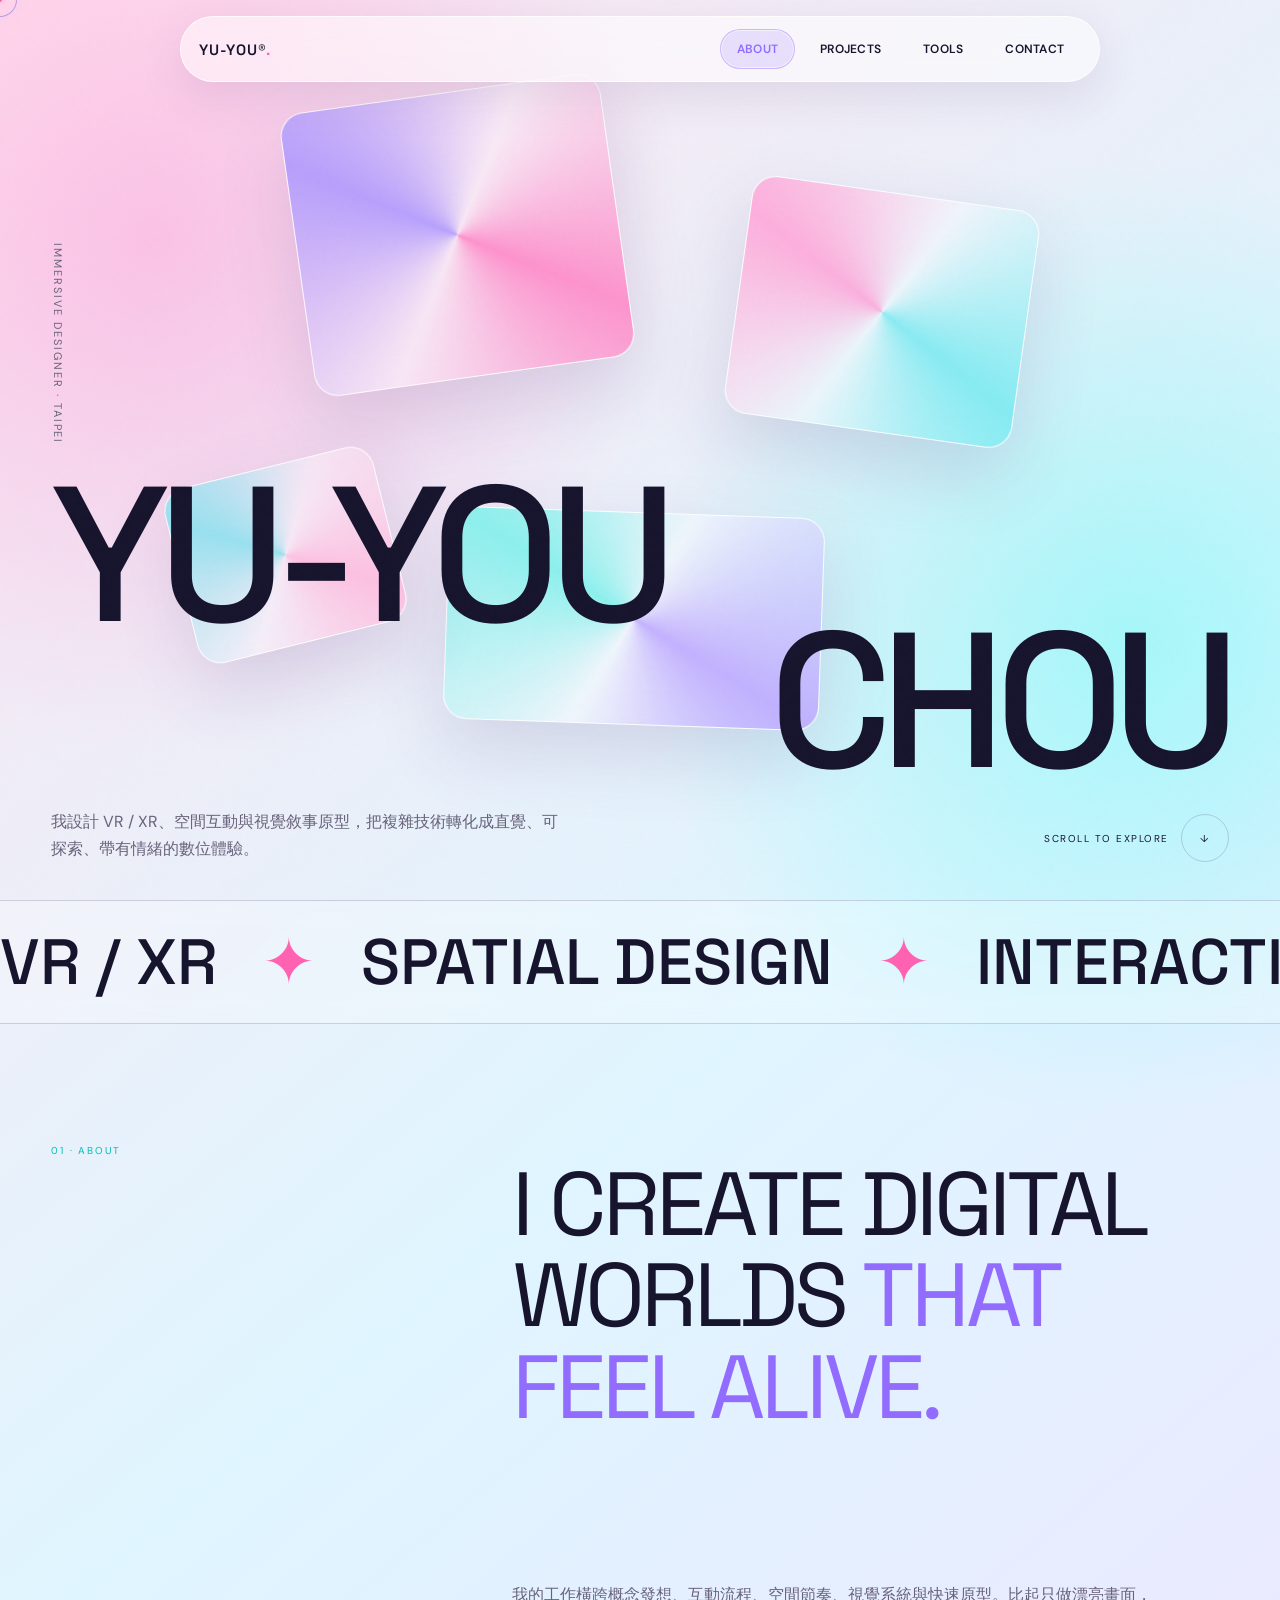
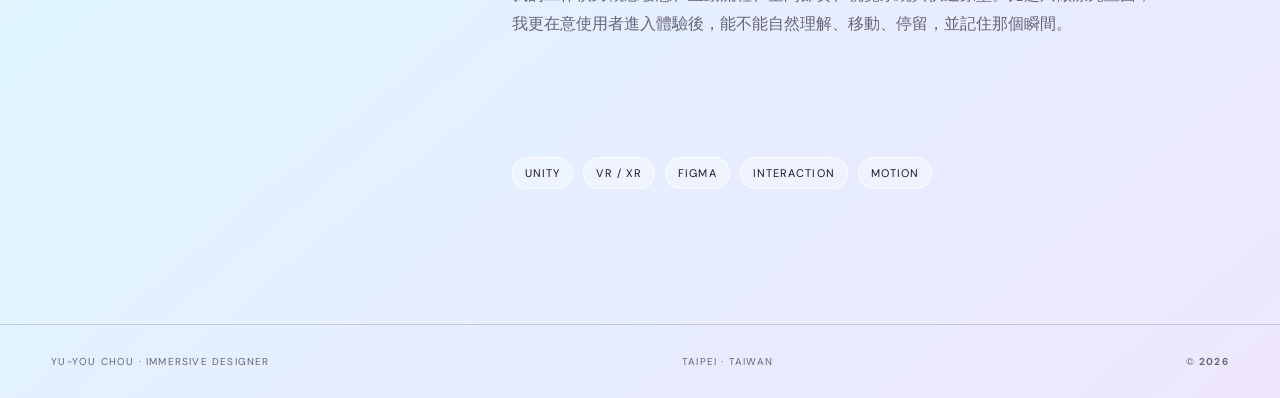
==== commit ae65860a: "Update index.html" ====
--- a/index.html
+++ b/index.html
@@ -106,6 +106,34 @@
 .project-info p{margin:0;color:var(--dim);font-size:13px;line-height:1.65}
 .project-facts{display:flex;flex-wrap:wrap;gap:8px;margin-top:18px}
 .project-facts span{border:1px solid var(--line);border-radius:999px;padding:7px 10px;font-size:10px;letter-spacing:.1em;color:var(--fg);background:rgba(255,255,255,.25)}
+.projects-hub{min-height:100vh;padding-top:150px}
+.hub-head{display:grid;gap:14px;margin-bottom:28px}
+.hub-head h2{margin:0;font:500 clamp(54px,9vw,118px)/.82 "Space Grotesk";letter-spacing:-.055em}
+.hub-head p{margin:0;color:var(--purple);font-size:12px;letter-spacing:.18em;text-transform:uppercase}
+.filter-wrap{position:relative;display:inline-block;margin-bottom:34px}
+.filter-button{display:inline-flex;align-items:center;gap:10px;min-height:48px;border:1px solid rgba(145,108,255,.45);border-radius:12px;background:rgba(255,255,255,.34);color:var(--fg);padding:0 18px;font:600 12px "DM Sans";letter-spacing:.12em;cursor:pointer;backdrop-filter:blur(16px)}
+.filter-dot{width:9px;height:9px;border-radius:50%;background:var(--purple);box-shadow:0 0 14px rgba(145,108,255,.62)}
+.filter-menu{position:absolute;left:0;top:calc(100% + 10px);z-index:4;display:grid;gap:8px;width:240px;border:1px solid rgba(145,108,255,.34);border-radius:16px;background:rgba(23,20,45,.82);box-shadow:0 24px 70px rgba(49,35,72,.28);backdrop-filter:blur(22px);padding:12px}
+.filter-menu[hidden]{display:none}
+.filter-option{display:flex;align-items:center;gap:12px;width:100%;min-height:38px;border:0;border-radius:10px;background:transparent;color:rgba(255,255,255,.76);font:600 12px "DM Sans";letter-spacing:.12em;text-align:left;cursor:pointer}
+.filter-option::before{content:"";width:10px;height:10px;border-radius:50%;background:var(--option-color,#fff);box-shadow:0 0 14px var(--option-color,#fff)}
+.filter-option:hover,.filter-option.active{background:rgba(255,255,255,.1);color:#fff}
+.project-grid{display:grid;grid-template-columns:repeat(3,minmax(0,1fr));gap:28px}
+.project-card{overflow:hidden;border:1px solid rgba(255,255,255,.62);border-radius:24px;background:rgba(255,255,255,.24);box-shadow:0 28px 70px rgba(90,65,130,.13);backdrop-filter:blur(16px);text-decoration:none;transition:transform .28s,box-shadow .28s,border-color .28s}
+.project-card:hover{transform:translateY(-6px);border-color:rgba(145,108,255,.42);box-shadow:0 34px 90px rgba(90,65,130,.2)}
+.project-card[hidden]{display:none}
+.project-card-media{position:relative;min-height:250px;background:linear-gradient(135deg,rgba(0,189,182,.24),rgba(255,98,176,.2)),repeating-linear-gradient(90deg,rgba(255,255,255,.16) 0 1px,transparent 1px 28px),repeating-linear-gradient(0deg,rgba(23,20,45,.08) 0 1px,transparent 1px 28px)}
+.project-card-media::after{content:attr(data-label);position:absolute;left:18px;top:18px;border:1px solid rgba(255,255,255,.62);border-radius:999px;background:rgba(255,255,255,.44);padding:8px 11px;color:var(--fg);font-size:10px;font-weight:700;letter-spacing:.12em}
+.project-card.is-coming .project-card-media{background:linear-gradient(135deg,rgba(255,255,255,.36),rgba(145,108,255,.12))}
+.project-card-body{display:grid;gap:18px;padding:22px}
+.project-tags{display:flex;gap:8px;flex-wrap:wrap}
+.project-tags span{border:1px solid var(--line);border-radius:8px;background:rgba(255,255,255,.22);padding:7px 10px;color:var(--fg);font-size:10px;font-weight:700;letter-spacing:.08em}
+.project-meta{display:flex;justify-content:space-between;gap:14px;color:var(--dim);font-size:12px;letter-spacing:.08em}
+.project-card h3{margin:0;font:500 clamp(24px,3vw,38px)/1.05 "Space Grotesk";letter-spacing:-.035em}
+.project-card p{margin:0;color:var(--dim);font-size:13px;line-height:1.65}
+.detail-top{display:flex;justify-content:space-between;align-items:center;gap:18px;margin-bottom:28px;color:var(--dim);font-size:12px;letter-spacing:.12em}
+.back-link{display:inline-flex;align-items:center;gap:8px;text-decoration:none;color:var(--dim);font-weight:700}
+.back-link:hover{color:var(--purple)}
 .game-showcase{overflow:hidden}
 .game-shell{display:grid;grid-template-columns:.72fr 1.28fr;gap:5vw;align-items:start}
 .game-copy{position:sticky;top:120px}
@@ -212,6 +240,13 @@
   .scroll-cue{display:none}
   .intro,.capabilities,.tools,.game-shell{grid-template-columns:1fr;gap:35px}
   .intro-note,.intro-meta{grid-column:1}
+  .projects-hub{padding-top:150px}
+  .filter-wrap{width:100%}
+  .filter-button{width:100%;justify-content:center}
+  .filter-menu{width:100%}
+  .project-grid{grid-template-columns:1fr;gap:18px}
+  .project-card-media{min-height:210px}
+  .detail-top{display:grid}
   .game-copy{position:static}
   .game-facts,.media-grid,.game-loop,.system-grid,.status-list{grid-template-columns:1fr}
   .game-panel{padding:20px;border-radius:18px}
@@ -244,7 +279,6 @@
   <nav class="menu" aria-label="Primary navigation">
     <a class="interactive" href="#about">ABOUT</a>
     <a class="interactive" href="#projects">PROJECTS</a>
-    <a class="interactive" href="#game">GAME</a>
     <a class="interactive" href="#tools">TOOLS</a>
     <a class="interactive" href="#contact">CONTACT</a>
   </nav>
@@ -282,51 +316,62 @@
     <span class="pill">MOTION</span>
   </div>
 </section>
-<section class="page-view" id="projects" data-route="projects">
-  <div class="work-head reveal">
-    <h2>SELECTED<br>WORK</h2>
-    <span class="counter">(03)</span>
-  </div>
-  <div class="projects">
-    <a class="project interactive reveal" href="#contact" aria-label="Dreamscape Interface project">
-      <div class="project-visual">
-        <img src="https://images.unsplash.com/photo-1626379953822-baec19c3bbcd?auto=format&fit=crop&q=85&w=1800" alt="粉色沉浸式空間" loading="lazy" decoding="async">
-      </div>
-      <div class="project-info">
-        <span class="project-no">01 / IMMERSIVE</span>
-        <h3>Dreamscape<br>Interface</h3>
-        <p>以 VR 場景作為敘事入口，設計可被探索的空間節奏、互動提示與情緒轉場。</p>
-        <div class="project-facts"><span>ROLE · DESIGN</span><span>TOOLS · UNITY</span><span>TYPE · VR</span></div>
+<section class="projects-hub page-view" id="projects" data-route="projects">
+  <div class="hub-head reveal">
+    <h2>Projects</h2>
+    <p>Game, immersive design, prototypes and future experiments.</p>
+  </div>
+  <div class="filter-wrap reveal">
+    <button class="filter-button interactive" id="projectFilterButton" type="button" aria-expanded="false" aria-controls="projectFilterMenu">
+      <span class="filter-dot"></span>
+      FILTER · <b id="projectFilterLabel">ALL</b>
+    </button>
+    <div class="filter-menu" id="projectFilterMenu" hidden>
+      <button class="filter-option active" type="button" data-filter="all" style="--option-color:#ffffff">ALL</button>
+      <button class="filter-option" type="button" data-filter="game" style="--option-color:#ff62b0">GAME</button>
+      <button class="filter-option" type="button" data-filter="unity" style="--option-color:#916cff">UNITY</button>
+      <button class="filter-option" type="button" data-filter="vrmr" style="--option-color:#00bdb6">VR / MR</button>
+      <button class="filter-option" type="button" data-filter="wip" style="--option-color:#ffcc33">IN PROGRESS</button>
+    </div>
+  </div>
+  <div class="project-grid reveal" aria-label="Project list">
+    <a class="project-card interactive" href="#project-you-graduation-topic" data-categories="game unity vrmr wip">
+      <div class="project-card-media" data-label="FEATURED"></div>
+      <div class="project-card-body">
+        <div class="project-tags"><span>GAME</span><span>UNITY</span><span>VR / MR</span></div>
+        <div class="project-meta"><span>2026 · WIP</span><span>P01</span></div>
+        <h3>YOU Graduation Topic</h3>
+        <p>以 VR 採集、建造與 MR 結算構成的環境因果遊戲原型。</p>
       </div>
     </a>
-    <a class="project interactive reveal" href="#contact" aria-label="Fluid Identity project">
-      <div class="project-visual">
-        <img src="https://images.unsplash.com/photo-1614853316476-de00d14cb1fc?auto=format&fit=crop&q=85&w=1800" alt="紫色抽象視覺" loading="lazy" decoding="async">
-      </div>
-      <div class="project-info">
-        <span class="project-no">02 / VISUAL</span>
-        <h3>Fluid<br>Identity</h3>
-        <p>把品牌視覺延伸成動態系統，建立適合展演、社群與互動介面的視覺語彙。</p>
-        <div class="project-facts"><span>ROLE · ART DIRECTION</span><span>TOOLS · FIGMA</span><span>TYPE · MOTION</span></div>
-      </div>
-    </a>
-    <a class="project interactive reveal" href="#contact" aria-label="Soft Circuit project">
-      <div class="project-visual">
-        <img src="https://images.unsplash.com/photo-1518770660439-4636190af475?auto=format&fit=crop&q=85&w=1800" alt="電子電路板" loading="lazy" decoding="async">
-      </div>
-      <div class="project-info">
-        <span class="project-no">03 / SYSTEM</span>
-        <h3>Soft<br>Circuit</h3>
-        <p>探索科技感介面如何變得柔軟，透過微互動、資訊層級與原型測試降低使用距離。</p>
-        <div class="project-facts"><span>ROLE · PROTOTYPE</span><span>TOOLS · WEB</span><span>TYPE · INTERACTION</span></div>
-      </div>
-    </a>
+    <article class="project-card is-coming" data-categories="unity wip">
+      <div class="project-card-media" data-label="NEXT"></div>
+      <div class="project-card-body">
+        <div class="project-tags"><span>UNITY</span><span>PLACEHOLDER</span></div>
+        <div class="project-meta"><span>COMING SOON</span><span>P02</span></div>
+        <h3>Next Unity Project</h3>
+        <p>之後可以把新的 Unity 或互動原型放在這張卡的位置。</p>
+      </div>
+    </article>
+    <article class="project-card is-coming" data-categories="game vrmr wip">
+      <div class="project-card-media" data-label="ARCHIVE"></div>
+      <div class="project-card-body">
+        <div class="project-tags"><span>VR / MR</span><span>GAME</span></div>
+        <div class="project-meta"><span>COMING SOON</span><span>P03</span></div>
+        <h3>Future Showcase</h3>
+        <p>未來新增專案時，可以改標題、分類、圖片和連結。</p>
+      </div>
+    </article>
   </div>
 </section>
-<section class="game-showcase page-view" id="game" data-route="game" aria-labelledby="game-title">
+<section class="game-showcase page-view" id="project-you-graduation-topic" data-route="project-you-graduation-topic" aria-labelledby="game-title">
+  <div class="detail-top reveal">
+    <a class="back-link interactive" href="#projects">← 返回專案列表</a>
+    <span>PROJECT / P01</span>
+  </div>
   <div class="game-shell">
     <div class="game-copy reveal">
-      <span class="label">02 · GAME PROJECT</span>
+      <span class="label">02 · PROJECT DETAIL</span>
       <h2 id="game-title">YOU<br>Graduation<br>Topic</h2>
       <p>這是目前製作中的 Unity 畢業專題遊戲原型，玩家會在 VR 場景中進行採集、建造與環境抉擇，最後回到 MR 結算，看見自己的資源使用如何改變生態結果。</p>
       <span class="game-status">IN DEVELOPMENT</span>
@@ -530,14 +575,18 @@
 
 const navLinks=[...document.querySelectorAll(".menu a")];
 const pageViews=[...document.querySelectorAll(".page-view")];
-const routeAliases={home:"about",work:"projects",project:"projects"};
+const routeAliases={home:"about",work:"projects",project:"projects",game:"project-you-graduation-topic"};
 function normalizeRoute(value){
   const route=(value||"about").replace("#","").trim();
   return routeAliases[route]||route||"about";
 }
+function getNavRoute(route){
+  return route.startsWith("project-") ? "projects" : route;
+}
 function setActiveNav(route){
+  const activeRoute=getNavRoute(route);
   navLinks.forEach(link=>{
-    link.classList.toggle("active",normalizeRoute(link.getAttribute("href"))===route);
+    link.classList.toggle("active",getNavRoute(normalizeRoute(link.getAttribute("href")))===activeRoute);
   });
 }
 function showRoute(route,scrollToTop=true){
@@ -553,9 +602,10 @@
     scrollTo(0,0);
   }
 }
-navLinks.forEach(link=>{
+document.querySelectorAll('a[href^="#"]').forEach(link=>{
   link.addEventListener("click",event=>{
     const route=normalizeRoute(link.getAttribute("href"));
+    if(!pageViews.some(view=>view.dataset.route===route)) return;
     event.preventDefault();
     history.pushState({route}, "", `#${route}`);
     showRoute(route);
@@ -564,6 +614,42 @@
 addEventListener("popstate",()=>showRoute(location.hash,false));
 addEventListener("hashchange",()=>showRoute(location.hash,false));
 showRoute(location.hash||"about",false);
+
+const filterButton=document.getElementById("projectFilterButton");
+const filterMenu=document.getElementById("projectFilterMenu");
+const filterLabel=document.getElementById("projectFilterLabel");
+const filterOptions=[...document.querySelectorAll(".filter-option")];
+const projectCards=[...document.querySelectorAll(".project-card")];
+function applyProjectFilter(filter){
+  const normalized=filter||"all";
+  projectCards.forEach(card=>{
+    const categories=(card.dataset.categories||"").split(/\s+/);
+    card.hidden=normalized!=="all"&&!categories.includes(normalized);
+  });
+  filterOptions.forEach(option=>option.classList.toggle("active",option.dataset.filter===normalized));
+  if(filterLabel) filterLabel.textContent=filterOptions.find(option=>option.dataset.filter===normalized)?.textContent||"ALL";
+}
+if(filterButton&&filterMenu){
+  filterButton.addEventListener("click",()=>{
+    const open=filterMenu.hidden;
+    filterMenu.hidden=!open;
+    filterButton.setAttribute("aria-expanded",String(open));
+  });
+  filterOptions.forEach(option=>{
+    option.addEventListener("click",()=>{
+      applyProjectFilter(option.dataset.filter);
+      filterMenu.hidden=true;
+      filterButton.setAttribute("aria-expanded","false");
+    });
+  });
+  document.addEventListener("click",event=>{
+    if(!filterButton.contains(event.target)&&!filterMenu.contains(event.target)){
+      filterMenu.hidden=true;
+      filterButton.setAttribute("aria-expanded","false");
+    }
+  });
+}
+applyProjectFilter("all");
 
 const cloud=document.querySelector(".visual-cloud");
 const cards=[...document.querySelectorAll(".float-card")];
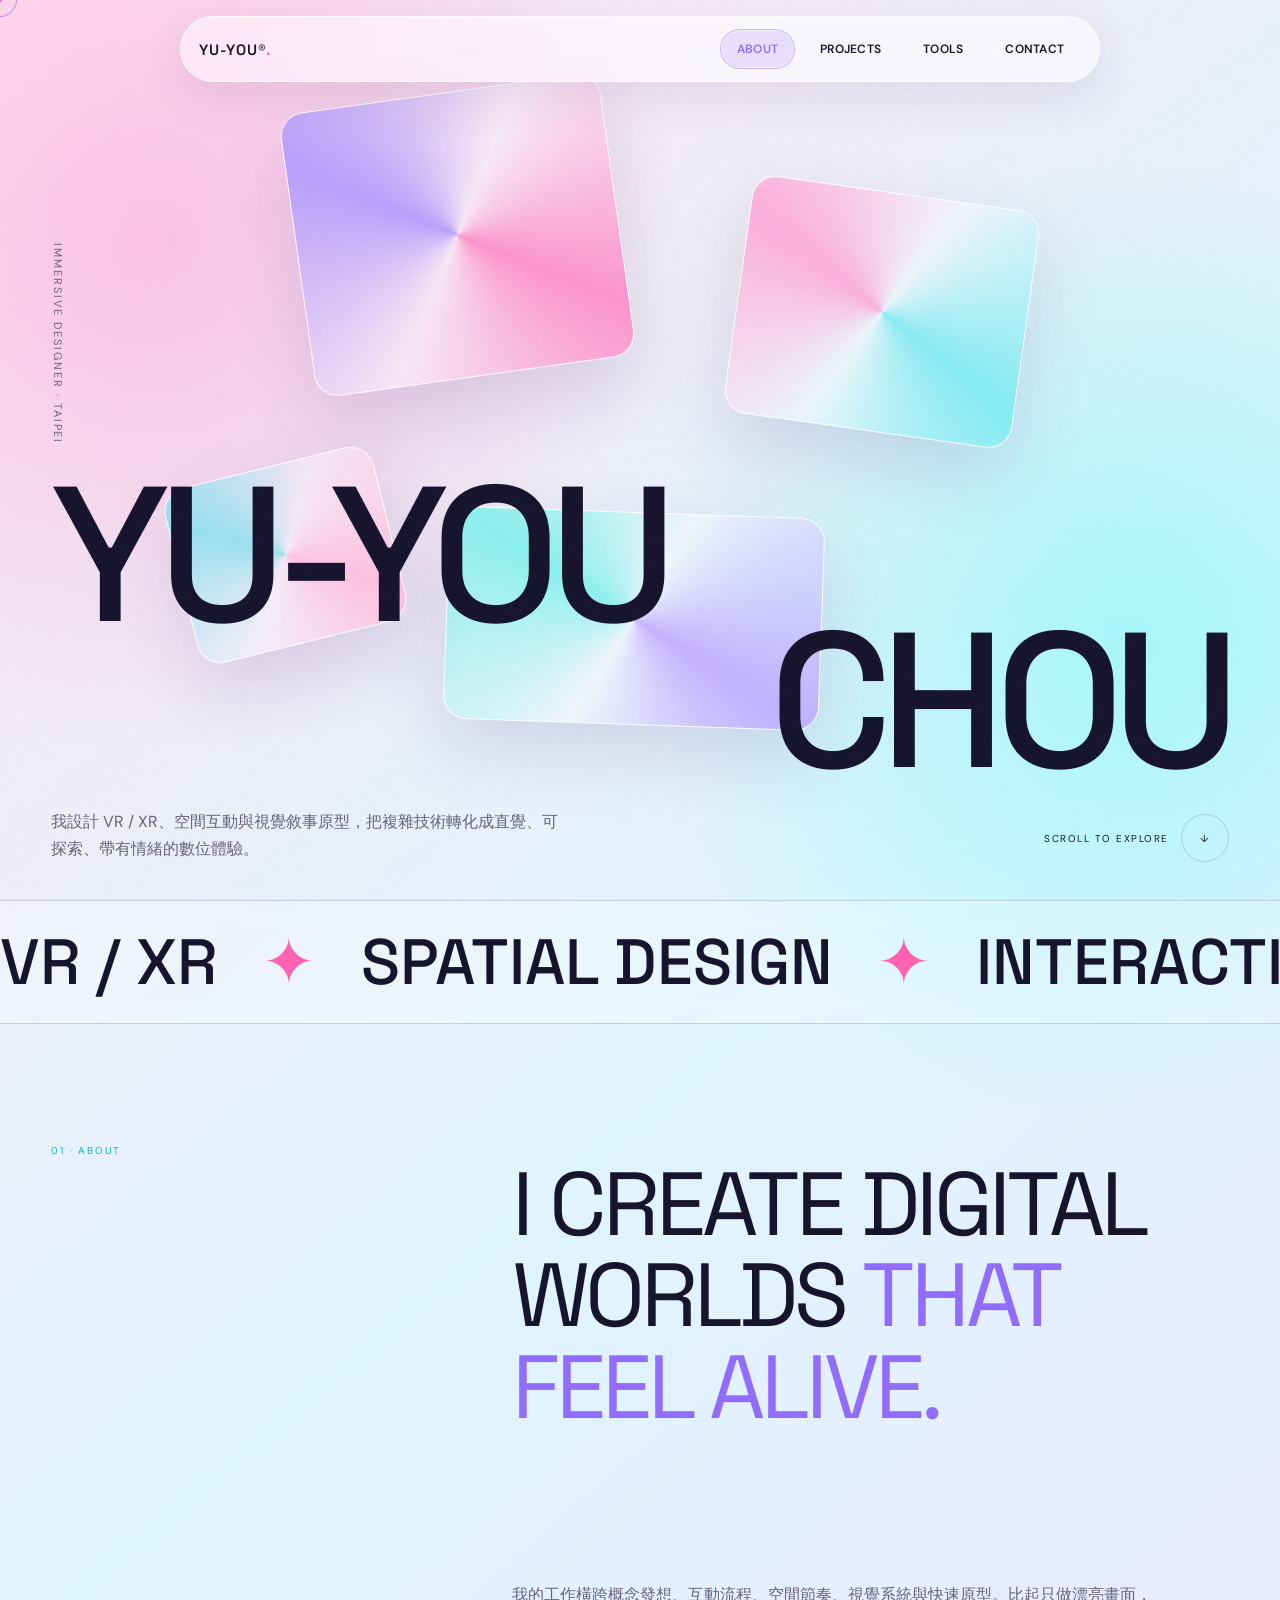
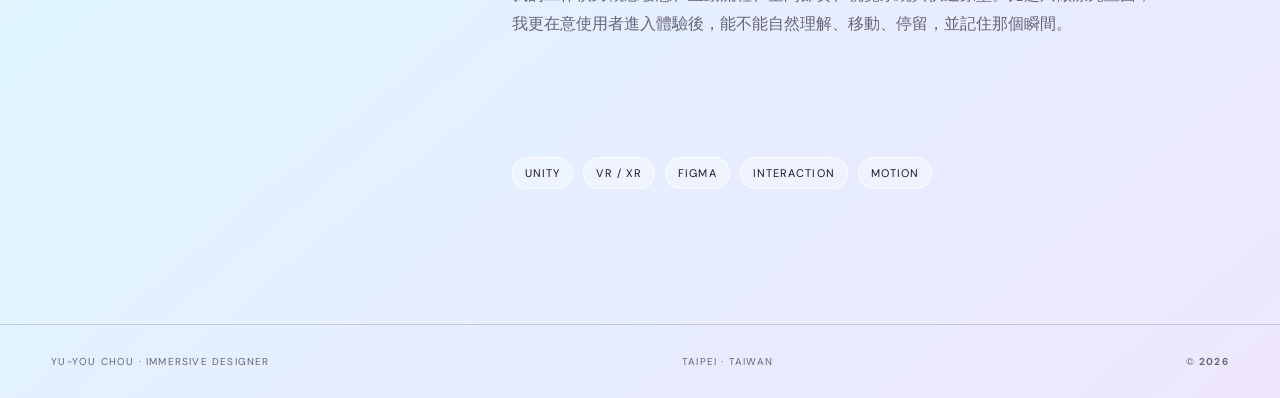
==== commit 2254629e: "Update index.html" ====
--- a/index.html
+++ b/index.html
@@ -122,7 +122,9 @@
 .project-card{overflow:hidden;border:1px solid rgba(255,255,255,.62);border-radius:24px;background:rgba(255,255,255,.24);box-shadow:0 28px 70px rgba(90,65,130,.13);backdrop-filter:blur(16px);text-decoration:none;transition:transform .28s,box-shadow .28s,border-color .28s}
 .project-card:hover{transform:translateY(-6px);border-color:rgba(145,108,255,.42);box-shadow:0 34px 90px rgba(90,65,130,.2)}
 .project-card[hidden]{display:none}
-.project-card-media{position:relative;min-height:250px;background:linear-gradient(135deg,rgba(0,189,182,.24),rgba(255,98,176,.2)),repeating-linear-gradient(90deg,rgba(255,255,255,.16) 0 1px,transparent 1px 28px),repeating-linear-gradient(0deg,rgba(23,20,45,.08) 0 1px,transparent 1px 28px)}
+.project-card-media{position:relative;overflow:hidden;min-height:250px;background:linear-gradient(135deg,rgba(0,189,182,.24),rgba(255,98,176,.2)),repeating-linear-gradient(90deg,rgba(255,255,255,.16) 0 1px,transparent 1px 28px),repeating-linear-gradient(0deg,rgba(23,20,45,.08) 0 1px,transparent 1px 28px)}
+.project-card-media img{width:100%;height:100%;object-fit:cover;transition:transform .7s,filter .7s;filter:saturate(.92)}
+.project-card:hover .project-card-media img{transform:scale(1.04);filter:saturate(1.05)}
 .project-card-media::after{content:attr(data-label);position:absolute;left:18px;top:18px;border:1px solid rgba(255,255,255,.62);border-radius:999px;background:rgba(255,255,255,.44);padding:8px 11px;color:var(--fg);font-size:10px;font-weight:700;letter-spacing:.12em}
 .project-card.is-coming .project-card-media{background:linear-gradient(135deg,rgba(255,255,255,.36),rgba(145,108,255,.12))}
 .project-card-body{display:grid;gap:18px;padding:22px}
@@ -134,6 +136,14 @@
 .detail-top{display:flex;justify-content:space-between;align-items:center;gap:18px;margin-bottom:28px;color:var(--dim);font-size:12px;letter-spacing:.12em}
 .back-link{display:inline-flex;align-items:center;gap:8px;text-decoration:none;color:var(--dim);font-weight:700}
 .back-link:hover{color:var(--purple)}
+.p5-embed-placeholder{position:relative;display:grid;place-items:center;min-height:460px;border:1px solid rgba(255,255,255,.72);border-radius:24px;background:linear-gradient(135deg,rgba(255,98,176,.18),rgba(0,189,182,.16)),repeating-linear-gradient(90deg,rgba(255,255,255,.2) 0 1px,transparent 1px 32px),repeating-linear-gradient(0deg,rgba(23,20,45,.08) 0 1px,transparent 1px 32px);box-shadow:0 28px 70px rgba(90,65,130,.13);overflow:hidden}
+.p5-embed-placeholder:before{content:"";position:absolute;inset:24px;border:1px dashed rgba(104,98,123,.38);border-radius:18px}
+.p5-embed-placeholder strong{position:relative;z-index:2;font:500 clamp(30px,5vw,74px)/.9 "Space Grotesk";letter-spacing:-.045em;color:var(--purple);text-align:center}
+.p5-embed-placeholder span{position:absolute;left:28px;bottom:26px;z-index:2;color:var(--teal);font-size:10px;font-weight:700;letter-spacing:.16em}
+.p5-embed-placeholder.has-iframe{background:rgba(255,255,255,.2)}
+.p5-embed-placeholder.has-iframe:before{display:none}
+.p5-embed-placeholder iframe{position:absolute;inset:0;width:100%;height:100%;border:0;background:#fff}
+.detail-actions{display:flex;gap:12px;flex-wrap:wrap;margin-top:18px}
 .game-showcase{overflow:hidden}
 .game-shell{display:grid;grid-template-columns:.72fr 1.28fr;gap:5vw;align-items:start}
 .game-copy{position:sticky;top:120px}
@@ -247,6 +257,7 @@
   .project-grid{grid-template-columns:1fr;gap:18px}
   .project-card-media{min-height:210px}
   .detail-top{display:grid}
+  .p5-embed-placeholder{min-height:320px;border-radius:18px}
   .game-copy{position:static}
   .game-facts,.media-grid,.game-loop,.system-grid,.status-list{grid-template-columns:1fr}
   .game-panel{padding:20px;border-radius:18px}
@@ -330,6 +341,7 @@
       <button class="filter-option active" type="button" data-filter="all" style="--option-color:#ffffff">ALL</button>
       <button class="filter-option" type="button" data-filter="game" style="--option-color:#ff62b0">GAME</button>
       <button class="filter-option" type="button" data-filter="unity" style="--option-color:#916cff">UNITY</button>
+      <button class="filter-option" type="button" data-filter="p5" style="--option-color:#00bdb6">P5.JS</button>
       <button class="filter-option" type="button" data-filter="vrmr" style="--option-color:#00bdb6">VR / MR</button>
       <button class="filter-option" type="button" data-filter="wip" style="--option-color:#ffcc33">IN PROGRESS</button>
     </div>
@@ -344,11 +356,20 @@
         <p>以 VR 採集、建造與 MR 結算構成的環境因果遊戲原型。</p>
       </div>
     </a>
+    <a class="project-card interactive" href="#project-p5js-creative-sketch" data-categories="p5">
+      <div class="project-card-media" data-label="P5.JS"><img src="[data-uri]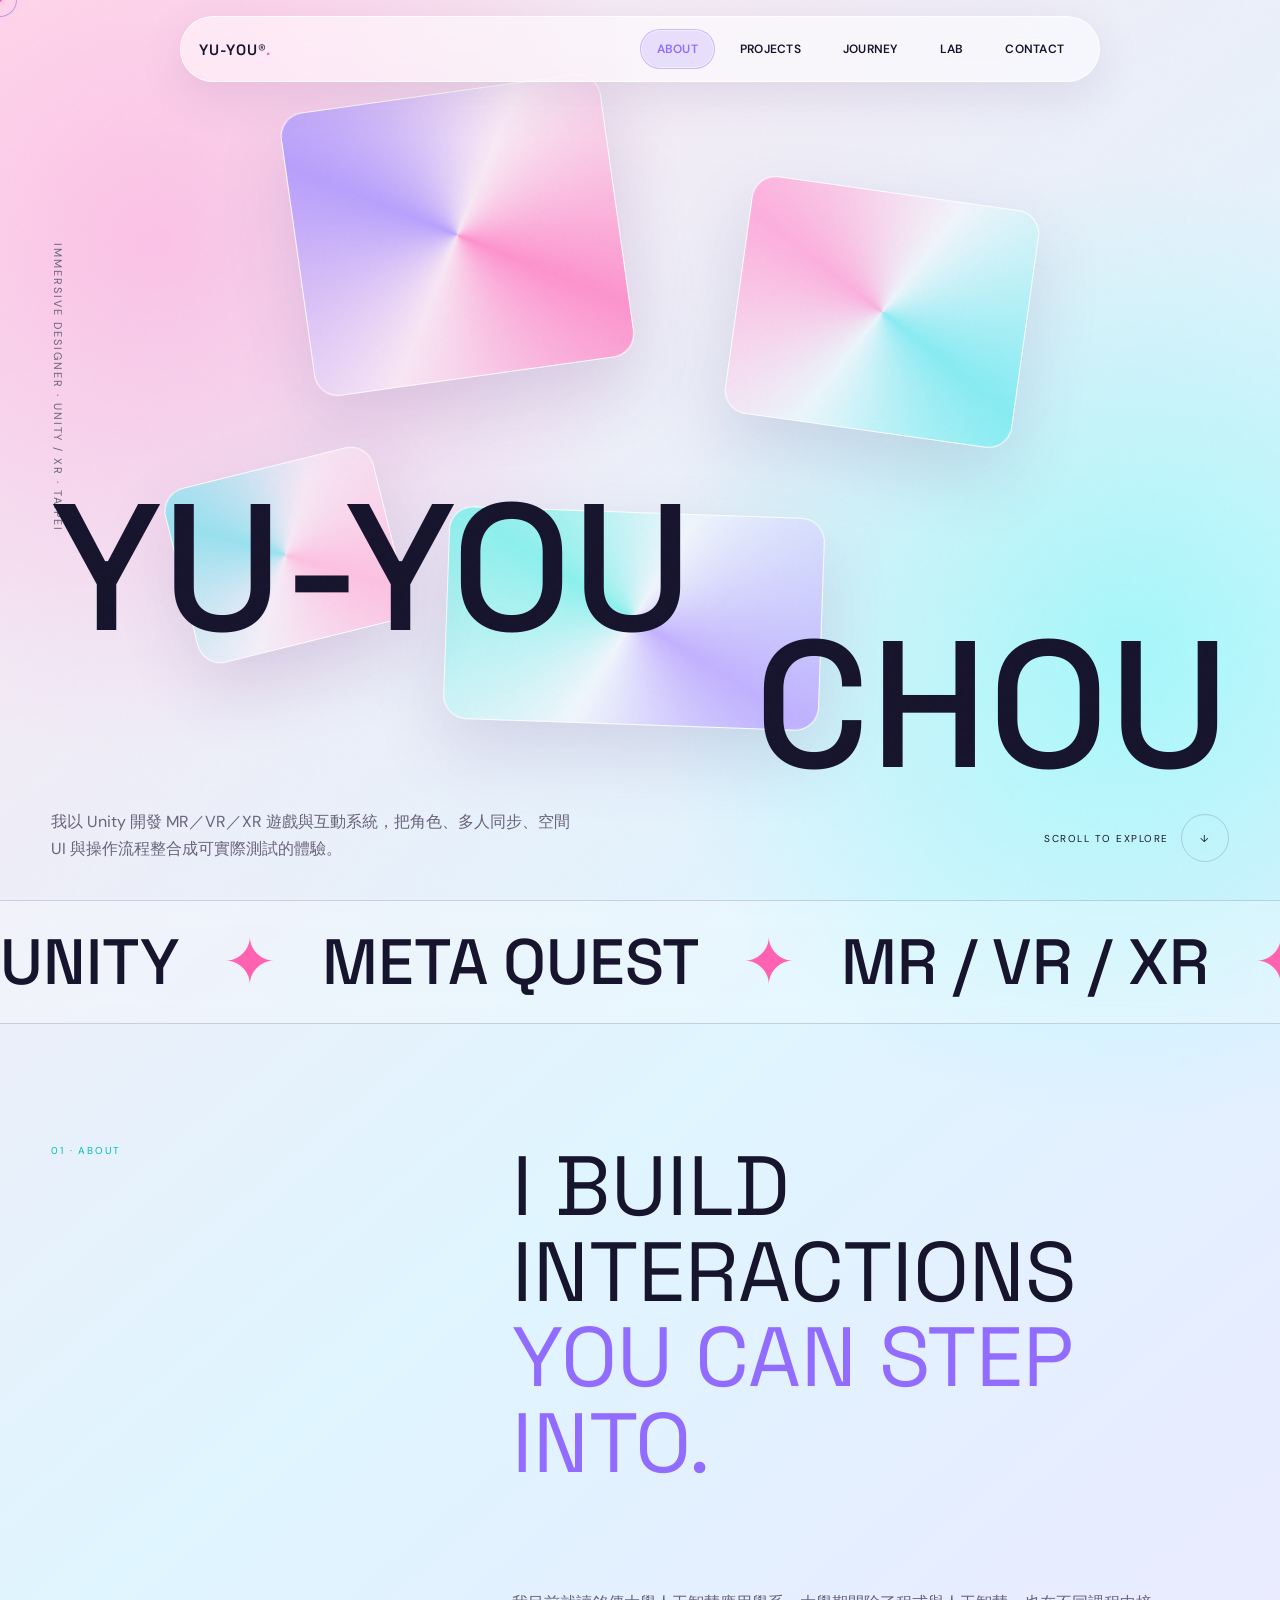
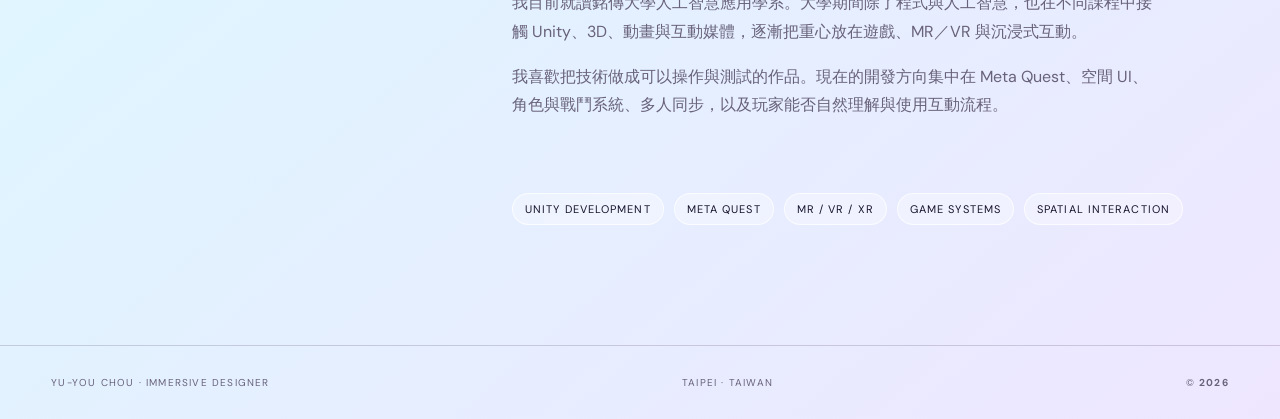
==== commit 2e7d1714: "Update index.html" ====
--- a/index.html
+++ b/index.html
@@ -3,14 +3,15 @@
 <head>
 <meta charset="utf-8">
 <meta name="viewport" content="width=device-width,initial-scale=1">
-<meta name="description" content="YU-YOU CHOU 是位於台北的 immersive designer，專注於 VR / XR、空間互動、視覺敘事與原型設計。">
+<meta name="description" content="YU-YOU CHOU 的 Unity、Meta Quest、MR／VR／XR、多人遊戲與互動系統作品集。">
 <meta name="theme-color" content="#ffe6f0">
 <meta property="og:title" content="YU-YOU CHOU | Immersive Designer">
-<meta property="og:description" content="VR / XR、空間互動與視覺敘事作品集。">
+<meta property="og:description" content="Unity、MR／VR／XR 與空間互動作品集。">
 <meta property="og:type" content="website">
-<meta property="og:image" content="https://images.unsplash.com/photo-1626379953822-baec19c3bbcd?auto=format&fit=crop&q=85&w=1200">
+<meta property="og:image" content="assets/brawl-hero.jpg">
 <meta name="twitter:card" content="summary_large_image">
 <title>YU-YOU CHOU | Immersive Designer</title>
+<link rel="icon" href="assets/brawl-hero.jpg">
 <link rel="preconnect" href="https://fonts.googleapis.com">
 <link rel="preconnect" href="https://fonts.gstatic.com" crossorigin>
 <link href="https://fonts.googleapis.com/css2?family=DM+Sans:wght@400;500;600&family=Space+Grotesk:wght@400;500;600&display=swap" rel="stylesheet">
@@ -72,7 +73,7 @@
 .visual-cloud.scattered .float-card:nth-child(3){--tx:30px;--ty:65px}
 .visual-cloud.scattered .float-card:nth-child(4){--tx:-75px;--ty:45px}
 .hero-kicker{position:absolute;top:27%;left:var(--pad);font-size:11px;letter-spacing:.18em;color:var(--dim);writing-mode:vertical-rl}
-.hero h1{position:relative;z-index:2;margin:0;font:500 clamp(68px,15vw,220px)/.76 "Space Grotesk";letter-spacing:-.06em}
+.hero h1{position:relative;z-index:2;margin:0;font:500 clamp(68px,15vw,220px)/.76 "Space Grotesk";letter-spacing:0}
 .hero h1 span{display:block}
 .hero h1 span:last-child{text-align:right}
 .hero-bottom{position:relative;z-index:2;display:flex;justify-content:space-between;align-items:end;margin-top:34px;gap:24px}
@@ -85,13 +86,13 @@
 .marquee b{color:var(--pink);font-weight:400;margin:0 .45em}
 .intro{min-height:100vh;display:grid;grid-template-columns:1fr 2fr;gap:8vw;align-items:center}
 .label{font-size:10px;letter-spacing:.18em;color:var(--teal);text-transform:uppercase;align-self:start}
-.big-copy{margin:0;font:400 clamp(42px,7vw,104px)/1.02 "Space Grotesk";letter-spacing:-.045em}
+.big-copy{margin:0;font:400 clamp(42px,7vw,104px)/1.02 "Space Grotesk";letter-spacing:0}
 .big-copy .dim{color:var(--purple)}
 .intro-note{grid-column:2;max-width:640px;color:var(--dim);font-size:16px;line-height:1.8}
 .intro-meta{grid-column:2;display:flex;flex-wrap:wrap;gap:10px;margin-top:-30px}
 .pill{border:1px solid rgba(255,255,255,.72);border-radius:999px;background:rgba(255,255,255,.35);padding:8px 12px;font-size:11px;letter-spacing:.1em;color:var(--fg)}
 .work-head{display:flex;justify-content:space-between;align-items:end;padding-bottom:26px;border-bottom:1px solid var(--line)}
-.work-head h2{margin:0;font:500 clamp(54px,10vw,150px)/.8 "Space Grotesk";letter-spacing:-.055em}
+.work-head h2{margin:0;font:500 clamp(54px,10vw,150px)/.8 "Space Grotesk";letter-spacing:0}
 .counter{color:var(--dim);font-size:12px}
 .projects{padding-top:40px}
 .project{display:grid;grid-template-columns:1.4fr .6fr;gap:28px;padding:32px 0;border-bottom:1px solid var(--line);text-decoration:none;perspective:1100px}
@@ -102,13 +103,13 @@
 .project:hover img{transform:scale(1.04);filter:saturate(1)}
 .project-info{display:flex;flex-direction:column;justify-content:space-between;padding:4px 0}
 .project-no{font-size:10px;color:var(--teal);letter-spacing:.14em}
-.project-info h3{margin:auto 0 12px;font:500 clamp(30px,4vw,64px)/.95 "Space Grotesk";letter-spacing:-.045em}
+.project-info h3{margin:auto 0 12px;font:500 clamp(30px,4vw,64px)/.95 "Space Grotesk";letter-spacing:0}
 .project-info p{margin:0;color:var(--dim);font-size:13px;line-height:1.65}
 .project-facts{display:flex;flex-wrap:wrap;gap:8px;margin-top:18px}
 .project-facts span{border:1px solid var(--line);border-radius:999px;padding:7px 10px;font-size:10px;letter-spacing:.1em;color:var(--fg);background:rgba(255,255,255,.25)}
 .projects-hub{min-height:100vh;padding-top:150px}
 .hub-head{display:grid;gap:14px;margin-bottom:28px}
-.hub-head h2{margin:0;font:500 clamp(54px,9vw,118px)/.82 "Space Grotesk";letter-spacing:-.055em}
+.hub-head h2{margin:0;font:500 clamp(54px,9vw,118px)/.82 "Space Grotesk";letter-spacing:0}
 .hub-head p{margin:0;color:var(--purple);font-size:12px;letter-spacing:.18em;text-transform:uppercase}
 .filter-wrap{position:relative;display:inline-block;margin-bottom:34px}
 .filter-button{display:inline-flex;align-items:center;gap:10px;min-height:48px;border:1px solid rgba(145,108,255,.45);border-radius:12px;background:rgba(255,255,255,.34);color:var(--fg);padding:0 18px;font:600 12px "DM Sans";letter-spacing:.12em;cursor:pointer;backdrop-filter:blur(16px)}
@@ -131,14 +132,14 @@
 .project-tags{display:flex;gap:8px;flex-wrap:wrap}
 .project-tags span{border:1px solid var(--line);border-radius:8px;background:rgba(255,255,255,.22);padding:7px 10px;color:var(--fg);font-size:10px;font-weight:700;letter-spacing:.08em}
 .project-meta{display:flex;justify-content:space-between;gap:14px;color:var(--dim);font-size:12px;letter-spacing:.08em}
-.project-card h3{margin:0;font:500 clamp(24px,3vw,38px)/1.05 "Space Grotesk";letter-spacing:-.035em}
+.project-card h3{margin:0;font:500 clamp(24px,3vw,38px)/1.05 "Space Grotesk";letter-spacing:0}
 .project-card p{margin:0;color:var(--dim);font-size:13px;line-height:1.65}
 .detail-top{display:flex;justify-content:space-between;align-items:center;gap:18px;margin-bottom:28px;color:var(--dim);font-size:12px;letter-spacing:.12em}
 .back-link{display:inline-flex;align-items:center;gap:8px;text-decoration:none;color:var(--dim);font-weight:700}
 .back-link:hover{color:var(--purple)}
 .p5-embed-placeholder{position:relative;display:grid;place-items:center;min-height:460px;border:1px solid rgba(255,255,255,.72);border-radius:24px;background:linear-gradient(135deg,rgba(255,98,176,.18),rgba(0,189,182,.16)),repeating-linear-gradient(90deg,rgba(255,255,255,.2) 0 1px,transparent 1px 32px),repeating-linear-gradient(0deg,rgba(23,20,45,.08) 0 1px,transparent 1px 32px);box-shadow:0 28px 70px rgba(90,65,130,.13);overflow:hidden}
 .p5-embed-placeholder:before{content:"";position:absolute;inset:24px;border:1px dashed rgba(104,98,123,.38);border-radius:18px}
-.p5-embed-placeholder strong{position:relative;z-index:2;font:500 clamp(30px,5vw,74px)/.9 "Space Grotesk";letter-spacing:-.045em;color:var(--purple);text-align:center}
+.p5-embed-placeholder strong{position:relative;z-index:2;font:500 clamp(30px,5vw,74px)/.9 "Space Grotesk";letter-spacing:0;color:var(--purple);text-align:center}
 .p5-embed-placeholder span{position:absolute;left:28px;bottom:26px;z-index:2;color:var(--teal);font-size:10px;font-weight:700;letter-spacing:.16em}
 .p5-embed-placeholder.has-iframe{background:rgba(255,255,255,.2)}
 .p5-embed-placeholder.has-iframe:before{display:none}
@@ -147,40 +148,40 @@
 .game-showcase{overflow:hidden}
 .game-shell{display:grid;grid-template-columns:.72fr 1.28fr;gap:5vw;align-items:start}
 .game-copy{position:sticky;top:120px}
-.game-copy h2{margin:18px 0 24px;font:500 clamp(48px,8vw,118px)/.86 "Space Grotesk";letter-spacing:-.052em}
+.game-copy h2{margin:18px 0 24px;font:500 clamp(48px,8vw,118px)/.86 "Space Grotesk";letter-spacing:0}
 .game-copy p{max-width:500px;margin:0;color:var(--dim);font-size:15px;line-height:1.78}
 .game-status{display:inline-grid;place-items:center;margin-top:28px;min-height:38px;border:1px solid rgba(255,255,255,.72);border-radius:999px;background:rgba(255,255,255,.34);padding:0 14px;color:var(--pink);font-size:10px;font-weight:600;letter-spacing:.16em}
 .game-facts{display:grid;grid-template-columns:repeat(2,minmax(0,1fr));gap:10px;margin-top:20px;max-width:520px}
 .game-fact{border:1px solid var(--line);border-radius:18px;background:rgba(255,255,255,.26);padding:16px;min-height:104px}
 .game-fact small{display:block;margin-bottom:18px;color:var(--teal);font-size:10px;letter-spacing:.14em}
-.game-fact strong{display:block;font:500 clamp(18px,2.3vw,28px)/1.05 "Space Grotesk";letter-spacing:-.025em}
+.game-fact strong{display:block;font:500 clamp(18px,2.3vw,28px)/1.05 "Space Grotesk";letter-spacing:0}
 .game-stage{display:grid;gap:18px}
 .game-panel{border:1px solid rgba(255,255,255,.72);border-radius:24px;background:rgba(255,255,255,.28);box-shadow:0 28px 70px rgba(90,65,130,.13);backdrop-filter:blur(16px);padding:26px}
-.game-panel h3{margin:0 0 16px;font:500 clamp(28px,3.8vw,54px)/.95 "Space Grotesk";letter-spacing:-.04em}
+.game-panel h3{margin:0 0 16px;font:500 clamp(28px,3.8vw,54px)/.95 "Space Grotesk";letter-spacing:0}
 .game-panel p{margin:0;color:var(--dim);font-size:14px;line-height:1.78}
 .game-loop{display:grid;grid-template-columns:repeat(4,minmax(0,1fr));gap:10px}
 .loop-step{min-height:170px;border:1px solid var(--line);border-radius:18px;background:rgba(255,255,255,.25);padding:16px;display:flex;flex-direction:column;justify-content:space-between}
 .loop-step span,.system-card span,.resource-row span,.status-item span{color:var(--teal);font-size:10px;letter-spacing:.14em}
-.loop-step strong{font:500 clamp(20px,2.4vw,34px)/1 "Space Grotesk";letter-spacing:-.03em}
+.loop-step strong{font:500 clamp(20px,2.4vw,34px)/1 "Space Grotesk";letter-spacing:0}
 .loop-step p{font-size:13px;line-height:1.6}
 .system-grid{display:grid;grid-template-columns:repeat(2,minmax(0,1fr));gap:12px}
 .system-card{border-top:1px solid var(--line);padding-top:16px}
-.system-card strong{display:block;margin:10px 0 8px;font:500 20px/1.12 "Space Grotesk";letter-spacing:-.02em}
+.system-card strong{display:block;margin:10px 0 8px;font:500 20px/1.12 "Space Grotesk";letter-spacing:0}
 .system-card p{font-size:13px;line-height:1.65}
 .resource-board{display:grid;gap:8px}
 .resource-row{display:grid;grid-template-columns:.55fr 1fr;gap:14px;align-items:center;border-bottom:1px solid var(--line);padding:14px 0}
 .resource-row:last-child{border-bottom:0;padding-bottom:0}
-.resource-row strong{font:500 clamp(18px,2.3vw,30px)/1 "Space Grotesk";letter-spacing:-.025em}
+.resource-row strong{font:500 clamp(18px,2.3vw,30px)/1 "Space Grotesk";letter-spacing:0}
 .status-list{display:grid;grid-template-columns:repeat(3,minmax(0,1fr));gap:10px}
 .status-item{min-height:124px;border:1px solid var(--line);border-radius:18px;background:rgba(255,255,255,.24);padding:16px;display:flex;flex-direction:column;justify-content:space-between}
-.status-item strong{font:500 19px/1.15 "Space Grotesk";letter-spacing:-.02em}
+.status-item strong{font:500 19px/1.15 "Space Grotesk";letter-spacing:0}
 .video-placeholder,.media-slot{position:relative;overflow:hidden;border:1px solid rgba(255,255,255,.72);background:rgba(255,255,255,.28);box-shadow:0 28px 70px rgba(90,65,130,.13);backdrop-filter:blur(16px)}
 .video-placeholder{display:grid;place-items:center;min-height:430px;aspect-ratio:16/9;border-radius:24px;background:linear-gradient(135deg,rgba(0,189,182,.18),rgba(255,98,176,.16)),repeating-linear-gradient(90deg,rgba(255,255,255,.22) 0 1px,transparent 1px 34px),repeating-linear-gradient(0deg,rgba(23,20,45,.08) 0 1px,transparent 1px 34px)}
 .video-placeholder:before{content:"";position:absolute;inset:26px;border:1px dashed rgba(104,98,123,.35);border-radius:18px}
 .video-play{position:relative;z-index:2;display:grid;place-items:center;width:86px;height:86px;border:1px solid rgba(255,255,255,.78);border-radius:50%;background:linear-gradient(135deg,var(--pink),var(--purple));color:#fff;font-size:10px;font-weight:600;letter-spacing:.16em;box-shadow:0 18px 50px rgba(145,108,255,.26)}
 .media-caption{position:absolute;left:28px;right:28px;bottom:26px;z-index:2;display:flex;justify-content:space-between;gap:18px;align-items:end;color:var(--fg)}
 .media-caption span,.media-slot span{font-size:10px;letter-spacing:.16em;color:var(--teal)}
-.media-caption strong,.media-slot strong{font:500 clamp(22px,3vw,42px)/1 "Space Grotesk";letter-spacing:-.035em}
+.media-caption strong,.media-slot strong{font:500 clamp(22px,3vw,42px)/1 "Space Grotesk";letter-spacing:0}
 .media-grid{display:grid;grid-template-columns:repeat(3,minmax(0,1fr));gap:18px}
 .media-slot{display:flex;min-height:230px;aspect-ratio:4/3;border-radius:18px;padding:18px;flex-direction:column;justify-content:space-between;background:linear-gradient(145deg,rgba(255,255,255,.38),rgba(0,189,182,.12))}
 .media-slot:before{content:"";position:absolute;inset:18px;border:1px dashed rgba(104,98,123,.34);border-radius:12px}
@@ -193,7 +194,7 @@
 .cap small{font:400 10px "DM Sans";letter-spacing:.12em;color:var(--dim)}
 .cap em{display:block;margin-top:8px;font:400 13px/1.6 "DM Sans";color:var(--dim);font-style:normal;letter-spacing:0}
 .tools{display:grid;grid-template-columns:.75fr 1.25fr;gap:5vw;align-items:start}
-.tools-copy h2{margin:16px 0 22px;font:500 clamp(44px,7vw,104px)/.9 "Space Grotesk";letter-spacing:-.045em}
+.tools-copy h2{margin:16px 0 22px;font:500 clamp(44px,7vw,104px)/.9 "Space Grotesk";letter-spacing:0}
 .tools-copy p{max-width:440px;margin:0;color:var(--dim);font-size:15px;line-height:1.75}
 .tool-panel{border:1px solid rgba(255,255,255,.72);border-radius:24px;background:rgba(255,255,255,.34);box-shadow:0 28px 70px rgba(90,65,130,.16);backdrop-filter:blur(18px);overflow:hidden}
 .tool-preview{display:grid;place-items:center;min-height:430px;padding:22px;background:linear-gradient(135deg,rgba(255,255,255,.36),rgba(255,255,255,.12))}
@@ -218,7 +219,7 @@
 .tool-button:disabled{cursor:not-allowed;opacity:.45}
 .contact{min-height:100vh;display:flex;flex-direction:column;justify-content:center;text-align:center;overflow:hidden}
 .contact .label{align-self:center}
-.contact h2{margin:30px auto;font:500 clamp(62px,13vw,190px)/.82 "Space Grotesk";letter-spacing:-.06em}
+.contact h2{margin:30px auto;font:500 clamp(62px,13vw,190px)/.82 "Space Grotesk";letter-spacing:0}
 .contact h2 span{color:var(--pink)}
 .contact-actions{display:flex;justify-content:center;align-items:center;gap:14px;flex-wrap:wrap}
 .magnetic,.secondary-link{display:inline-grid;place-items:center;min-height:52px;border-radius:999px;text-decoration:none;font-size:11px;letter-spacing:.14em}
@@ -231,6 +232,71 @@
 @keyframes spin{to{transform:rotate(360deg)}}
 @keyframes bob{50%{transform:translateY(6px)}}
 @keyframes marquee{to{transform:translateX(-50%)}}
+
+.hero h1{font-size:180px;letter-spacing:0}
+.big-copy{font-size:84px;letter-spacing:0}
+.hub-head h2{font-size:96px;letter-spacing:0}
+.project-card h3{font-size:32px;letter-spacing:0}
+.game-copy h2{font-size:82px;letter-spacing:0}
+.game-fact strong{font-size:24px;letter-spacing:0}
+.game-panel h3{font-size:40px;letter-spacing:0}
+.loop-step strong{font-size:26px;letter-spacing:0}
+.contact h2{font-size:132px;letter-spacing:0}
+.intro-note p{margin:0 0 16px}
+.intro-note p:last-child{margin-bottom:0}
+.project-card.featured{grid-column:span 2}
+.project-card-media{min-height:0;aspect-ratio:16/10}
+.project-card.is-static{cursor:default}
+.project-card.is-static:hover{transform:none}
+.journey-hero{min-height:72vh;display:grid;grid-template-columns:.8fr 1.2fr;gap:8vw;align-items:center}
+.journey-title{margin:0;font:500 92px/.9 "Space Grotesk";letter-spacing:0}
+.journey-lead{max-width:640px;margin:0;color:var(--dim);font-size:17px;line-height:1.85}
+.education-line{display:flex;justify-content:space-between;gap:24px;align-items:end;padding:24px 0;border-block:1px solid var(--line)}
+.education-line strong{font:500 32px/1.1 "Space Grotesk"}
+.education-line span{max-width:390px;color:var(--dim);font-size:13px;line-height:1.65;text-align:right}
+.timeline-section,.skills-section,.future-section{padding-top:80px}
+.section-heading{display:flex;justify-content:space-between;gap:30px;align-items:end;margin-bottom:44px;padding-bottom:20px;border-bottom:1px solid var(--line)}
+.section-heading h2{margin:0;font:500 64px/.95 "Space Grotesk";letter-spacing:0}
+.section-heading p{max-width:420px;margin:0;color:var(--dim);font-size:14px;line-height:1.7}
+.timeline{display:grid;border-top:1px solid var(--line)}
+.timeline-item{display:grid;grid-template-columns:150px 1fr auto;gap:28px;align-items:start;padding:30px 0;border-bottom:1px solid var(--line)}
+.timeline-item small{color:var(--teal);font-size:10px;letter-spacing:.14em}
+.timeline-item h3{margin:0 0 8px;font:500 28px/1.1 "Space Grotesk";letter-spacing:0}
+.timeline-item p{max-width:680px;margin:0;color:var(--dim);font-size:14px;line-height:1.75}
+.timeline-index{color:rgba(145,108,255,.42);font:500 42px/1 "Space Grotesk"}
+.skill-groups{display:grid;grid-template-columns:repeat(2,minmax(0,1fr));gap:18px}
+.skill-group{border:1px solid rgba(255,255,255,.72);border-radius:24px;background:rgba(255,255,255,.26);padding:26px;backdrop-filter:blur(16px)}
+.skill-group small{display:block;margin-bottom:28px;color:var(--teal);font-size:10px;letter-spacing:.14em}
+.skill-group h3{margin:0 0 20px;font:500 30px/1 "Space Grotesk";letter-spacing:0}
+.skill-tags{display:flex;flex-wrap:wrap;gap:9px}
+.skill-tags span{border:1px solid var(--line);border-radius:999px;background:rgba(255,255,255,.26);padding:8px 11px;font-size:11px}
+.future-copy{max-width:980px;margin:0;font:400 54px/1.08 "Space Grotesk";letter-spacing:0}
+.future-copy span{color:var(--purple)}
+.detail-hero{overflow:hidden;border:1px solid rgba(255,255,255,.72);border-radius:24px;aspect-ratio:16/10;background:rgba(255,255,255,.24);box-shadow:0 28px 70px rgba(90,65,130,.13)}
+.detail-hero img{object-fit:cover}
+.detail-columns{display:grid;grid-template-columns:repeat(2,minmax(0,1fr));gap:18px}
+.detail-columns .game-panel{height:100%}
+.flow-gallery{display:grid;grid-template-columns:repeat(3,minmax(0,1fr));gap:18px}
+.gallery-item{overflow:hidden;border:1px solid rgba(255,255,255,.72);border-radius:18px;background:rgba(255,255,255,.28)}
+.gallery-item img{aspect-ratio:4/3;object-fit:cover}
+.gallery-item figcaption{padding:14px 16px;color:var(--dim);font-size:12px;line-height:1.5}
+.result-gallery{display:grid;grid-template-columns:repeat(2,minmax(0,1fr));gap:18px}
+.result-gallery .gallery-item img{aspect-ratio:16/10}
+.challenge-grid{display:grid;grid-template-columns:repeat(2,minmax(0,1fr));gap:12px}
+.challenge-card{border-top:1px solid var(--line);padding:18px 0}
+.challenge-card h4{margin:0 0 12px;font:500 21px/1.1 "Space Grotesk"}
+.challenge-card p{margin:0;color:var(--dim);font-size:13px;line-height:1.72}
+.challenge-card b{color:var(--fg)}
+.camp-note{display:grid;grid-template-columns:160px 1fr;gap:24px;align-items:center;margin-top:34px;padding-top:28px;border-top:1px solid var(--line)}
+.camp-note img{aspect-ratio:3/4;border-radius:18px;object-fit:cover}
+.camp-note p{margin:0;color:var(--dim);font-size:14px;line-height:1.75}
+@media(max-width:1200px){
+  .hero h1{font-size:128px}
+  .big-copy{font-size:68px}
+  .journey-title{font-size:72px}
+  .contact h2{font-size:100px}
+}
+
 @media(max-width:800px){
   .cursor,.cursor-dot{display:none}
   header{top:12px;width:calc(100% - 16px);display:grid;grid-template-columns:1fr;gap:10px;padding:12px;border-radius:24px}
@@ -245,10 +311,29 @@
   .visual-cloud.scattered .float-card:nth-child(2){--tx:25px;--ty:-15px}
   .visual-cloud.scattered .float-card:nth-child(3){--tx:15px;--ty:25px}
   .visual-cloud.scattered .float-card:nth-child(4){--tx:-25px;--ty:20px}
-  .hero h1{letter-spacing:-.04em}
+  .hero h1{letter-spacing:0}
   .hero-bottom{align-items:start}
   .scroll-cue{display:none}
   .intro,.capabilities,.tools,.game-shell{grid-template-columns:1fr;gap:35px}
+
+  .hero h1{font-size:64px}
+  .big-copy{font-size:46px}
+  .hub-head h2{font-size:58px}
+  .game-copy h2{font-size:54px}
+  .contact h2{max-width:100%;font-size:38px;overflow-wrap:normal;word-break:normal}
+  .project-card.featured{grid-column:auto}
+  .journey-hero{grid-template-columns:1fr;gap:36px;min-height:70vh}
+  .journey-title{font-size:56px}
+  .education-line{display:grid;align-items:start}
+  .education-line strong{font-size:26px}
+  .education-line span{text-align:left}
+  .section-heading{display:grid;align-items:start}
+  .section-heading h2{font-size:46px}
+  .timeline-item{grid-template-columns:1fr;gap:12px}
+  .timeline-index{display:none}
+  .skill-groups,.detail-columns,.flow-gallery,.result-gallery,.challenge-grid{grid-template-columns:1fr}
+  .future-copy{font-size:36px}
+  .camp-note{grid-template-columns:100px 1fr}
   .intro-note,.intro-meta{grid-column:1}
   .projects-hub{padding-top:150px}
   .filter-wrap{width:100%}
@@ -271,7 +356,7 @@
   .project-info{min-height:220px}
   .tool-preview{min-height:300px;padding:14px}
   .tool-controls{grid-template-columns:1fr;padding:16px}
-  .contact h2{font-size:18vw}
+  .contact h2{max-width:100%;font-size:38px;overflow-wrap:normal;word-break:normal}
   footer{flex-direction:column;padding-bottom:100px}
 }
 @media(prefers-reduced-motion:reduce){
@@ -290,7 +375,8 @@
   <nav class="menu" aria-label="Primary navigation">
     <a class="interactive" href="#about">ABOUT</a>
     <a class="interactive" href="#projects">PROJECTS</a>
-    <a class="interactive" href="#tools">TOOLS</a>
+    <a class="interactive" href="#journey">JOURNEY</a>
+    <a class="interactive" href="#lab">LAB</a>
     <a class="interactive" href="#contact">CONTACT</a>
   </nav>
 </header>
@@ -302,35 +388,78 @@
     <div class="float-card" data-label="STORY"></div>
     <div class="float-card" data-label="VR / XR"></div>
   </div>
-  <span class="hero-kicker">IMMERSIVE DESIGNER · TAIPEI</span>
+  <span class="hero-kicker">IMMERSIVE DESIGNER · UNITY / XR · TAIPEI</span>
   <h1><span>YU-YOU</span><span>CHOU</span></h1>
   <div class="hero-bottom">
-    <p>我設計 VR / XR、空間互動與視覺敘事原型，把複雜技術轉化成直覺、可探索、帶有情緒的數位體驗。</p>
+    <p>我以 Unity 開發 MR／VR／XR 遊戲與互動系統，把角色、多人同步、空間 UI 與操作流程整合成可實際測試的體驗。</p>
     <span class="scroll-cue">SCROLL TO EXPLORE <i>↓</i></span>
   </div>
 </section>
 <div class="marquee page-view" data-route="about" aria-hidden="true">
   <div class="marquee-track">
-    <span>VR / XR <b>✦</b> SPATIAL DESIGN <b>✦</b> INTERACTION <b>✦</b> VISUAL STORYTELLING <b>✦</b>&nbsp;</span>
-    <span>VR / XR <b>✦</b> SPATIAL DESIGN <b>✦</b> INTERACTION <b>✦</b> VISUAL STORYTELLING <b>✦</b>&nbsp;</span>
+    <span>UNITY <b>✦</b> META QUEST <b>✦</b> MR / VR / XR <b>✦</b> MULTIPLAYER <b>✦</b> SPATIAL INTERACTION <b>✦</b>&nbsp;</span>
+    <span>UNITY <b>✦</b> META QUEST <b>✦</b> MR / VR / XR <b>✦</b> MULTIPLAYER <b>✦</b> SPATIAL INTERACTION <b>✦</b>&nbsp;</span>
   </div>
 </div>
 <section class="intro page-view" id="about" data-route="about">
   <span class="label reveal">01 · ABOUT</span>
-  <h2 class="big-copy reveal">I CREATE DIGITAL WORLDS <span class="dim">THAT FEEL ALIVE.</span></h2>
-  <p class="intro-note reveal">我的工作橫跨概念發想、互動流程、空間節奏、視覺系統與快速原型。比起只做漂亮畫面，我更在意使用者進入體驗後，能不能自然理解、移動、停留，並記住那個瞬間。</p>
-  <div class="intro-meta reveal" aria-label="Skills and tools">
-    <span class="pill">UNITY</span>
-    <span class="pill">VR / XR</span>
-    <span class="pill">FIGMA</span>
-    <span class="pill">INTERACTION</span>
-    <span class="pill">MOTION</span>
-  </div>
+  <h2 class="big-copy reveal">I BUILD INTERACTIONS <span class="dim">YOU CAN STEP INTO.</span></h2>
+  <div class="intro-note reveal">
+    <p>我目前就讀銘傳大學人工智慧應用學系。大學期間除了程式與人工智慧，也在不同課程中接觸 Unity、3D、動畫與互動媒體，逐漸把重心放在遊戲、MR／VR 與沉浸式互動。</p>
+    <p>我喜歡把技術做成可以操作與測試的作品。現在的開發方向集中在 Meta Quest、空間 UI、角色與戰鬥系統、多人同步，以及玩家能否自然理解與使用互動流程。</p>
+  </div>
+  <div class="intro-meta reveal" aria-label="Primary interests">
+    <span class="pill">UNITY DEVELOPMENT</span>
+    <span class="pill">META QUEST</span>
+    <span class="pill">MR / VR / XR</span>
+    <span class="pill">GAME SYSTEMS</span>
+    <span class="pill">SPATIAL INTERACTION</span>
+  </div>
+</section>
+<section class="journey-hero page-view" id="journey" data-route="journey">
+  <div>
+    <span class="label reveal">03 · JOURNEY</span>
+    <h1 class="journey-title reveal">LEARNING<br>BY MAKING.</h1>
+  </div>
+  <div class="reveal">
+    <p class="journey-lead">我的大學經歷不是單一路線，而是在程式、AI、3D、互動媒體與遊戲課程中反覆實作。這些作品讓我逐漸確認，自己最想處理的是 Unity 遊戲系統、XR 操作與玩家體驗之間的關係。</p>
+    <div class="education-line">
+      <strong>銘傳大學<br>人工智慧應用學系</strong>
+      <span>目前就讀。學習程式與人工智慧，同時以 Unity、MR／VR 與互動作品延伸自己的實作方向。</span>
+    </div>
+  </div>
+</section>
+<section class="timeline-section page-view" data-route="journey">
+  <div class="section-heading reveal">
+    <h2>Selected Journey</h2>
+    <p>只保留與 Unity、遊戲、互動技術、3D 與 AI 應用直接相關的學習經歷。</p>
+  </div>
+  <div class="timeline reveal">
+    <article class="timeline-item"><small>UNIVERSITY</small><div><h3>程式設計與人工智慧</h3><p>在人工智慧應用學系的課程中建立程式邏輯、資料處理與問題拆解經驗。</p></div><span class="timeline-index">01</span></article>
+    <article class="timeline-item"><small>COURSEWORK</small><div><h3>3D、動畫與互動媒體</h3><p>分別在 3D 動畫設計、3D 電腦動畫（二）、互動媒體設計與遊戲程式設計中使用 Maya、p5.js 與 Adobe Animate 製作課程作品。</p></div><span class="timeline-index">02</span></article>
+    <article class="timeline-item"><small>UNITY PRACTICE</small><div><h3>Unity 語音西洋棋</h3><p>在程式設計（四）中以 Unity 結合 OpenAI Whisper，嘗試用語音移動棋子，並整合棋盤規則與簡單 AI 對戰。</p></div><span class="timeline-index">03</span></article>
+    <article class="timeline-item"><small>CAPSTONE</small><div><h3>Brawl & Turn</h3><p>畢業專題聚焦 Meta Quest、MR／VR、手部互動、角色戰鬥、多人同步與 Same Room 空間定位測試。</p></div><span class="timeline-index">04</span></article>
+    <article class="timeline-item"><small>2025 SUMMER</small><div><h3>AI 與機器人暑期課程暨競賽營隊</h3><p>使用 Docker 執行 RoboCasa，接觸虛擬機器人訓練環境與 AI 在模擬場景中的應用方式。</p></div><span class="timeline-index">05</span></article>
+  </div>
+</section>
+<section class="skills-section page-view" data-route="journey">
+  <div class="section-heading reveal"><h2>Skills / Tools</h2><p>依照實際課程與專題使用情境分類，避免把工具堆成沒有脈絡的清單。</p></div>
+  <div class="skill-groups reveal">
+    <article class="skill-group"><small>01 · DEVELOPMENT</small><h3>Development</h3><div class="skill-tags"><span>Unity</span><span>C#</span><span>p5.js</span><span>OpenAI Whisper</span></div></article>
+    <article class="skill-group"><small>02 · XR / SPATIAL</small><h3>XR / Spatial Computing</h3><div class="skill-tags"><span>Meta Quest 3 / 3S</span><span>MR / VR</span><span>OpenXR</span><span>Meta XR</span><span>Hand Tracking</span><span>Spatial UI</span></div></article>
+    <article class="skill-group"><small>03 · MULTIPLAYER</small><h3>Multiplayer Systems</h3><div class="skill-tags"><span>Unity Multiplayer Services</span><span>Netcode for GameObjects</span><span>Unity Transport</span><span>Host / Member</span><span>State Sync</span></div></article>
+    <article class="skill-group"><small>04 · DESIGN / MOTION</small><h3>Design / Interaction</h3><div class="skill-tags"><span>Interaction Design</span><span>UI / UX</span><span>Maya</span><span>Adobe Animate</span><span>3D / Spatial Design</span></div></article>
+  </div>
+</section>
+<section class="future-section page-view" data-route="journey">
+  <div class="section-heading reveal"><h2>Future / Next</h2><p>研究所階段希望補強的方向。</p></div>
+  <p class="future-copy reveal">從「功能能不能運作」再往前一步，持續學習 <span>game design、player experience、XR interaction</span> 與玩家測試方法，讓技術真正成為容易理解、值得投入的互動體驗。</p>
+  <div class="camp-note reveal"><img src="assets/ai-camp.png" alt="2025 AI 與機器人暑期課程暨競賽營隊活動看板" loading="lazy"><p>不同領域的實作經驗也提醒我，AI、機器人與沉浸式互動可以互相啟發，但作品仍需要回到明確的使用情境、操作流程與測試結果。</p></div>
 </section>
 <section class="projects-hub page-view" id="projects" data-route="projects">
   <div class="hub-head reveal">
     <h2>Projects</h2>
-    <p>Game, immersive design, prototypes and future experiments.</p>
+    <p>Unity, XR, game systems and interactive experiments.</p>
   </div>
   <div class="filter-wrap reveal">
     <button class="filter-button interactive" id="projectFilterButton" type="button" aria-expanded="false" aria-controls="projectFilterMenu">
@@ -341,146 +470,108 @@
       <button class="filter-option active" type="button" data-filter="all" style="--option-color:#ffffff">ALL</button>
       <button class="filter-option" type="button" data-filter="game" style="--option-color:#ff62b0">GAME</button>
       <button class="filter-option" type="button" data-filter="unity" style="--option-color:#916cff">UNITY</button>
-      <button class="filter-option" type="button" data-filter="p5" style="--option-color:#00bdb6">P5.JS</button>
+      <button class="filter-option" type="button" data-filter="interaction" style="--option-color:#00bdb6">INTERACTION</button>
       <button class="filter-option" type="button" data-filter="vrmr" style="--option-color:#00bdb6">VR / MR</button>
-      <button class="filter-option" type="button" data-filter="wip" style="--option-color:#ffcc33">IN PROGRESS</button>
+      <button class="filter-option" type="button" data-filter="animation" style="--option-color:#ffcc66">3D / MOTION</button>
     </div>
   </div>
   <div class="project-grid reveal" aria-label="Project list">
-    <a class="project-card interactive" href="#project-you-graduation-topic" data-categories="game unity vrmr wip">
-      <div class="project-card-media" data-label="FEATURED"></div>
-      <div class="project-card-body">
-        <div class="project-tags"><span>GAME</span><span>UNITY</span><span>VR / MR</span></div>
-        <div class="project-meta"><span>2026 · WIP</span><span>P01</span></div>
-        <h3>YOU Graduation Topic</h3>
-        <p>以 VR 採集、建造與 MR 結算構成的環境因果遊戲原型。</p>
-      </div>
+    <a class="project-card featured interactive" href="#project-you-graduation-topic" data-categories="game unity vrmr">
+      <div class="project-card-media" data-label="FEATURED"><img src="assets/brawl-hero.jpg" alt="Brawl & Turn MR 戰鬥與手部操作畫面" loading="eager"></div>
+      <div class="project-card-body"><div class="project-tags"><span>UNITY</span><span>META QUEST</span><span>MR / VR</span><span>MULTIPLAYER</span></div><div class="project-meta"><span>CAPSTONE · TESTING</span><span>P01</span></div><h3>Brawl & Turn</h3><p>以 Meta Quest 為平台，整合手部互動、角色戰鬥、多人同步與共享空間測試的畢業專題。</p></div>
     </a>
-    <a class="project-card interactive" href="#project-p5js-creative-sketch" data-categories="p5">
-      <div class="project-card-media" data-label="P5.JS"><img src="[data-uri]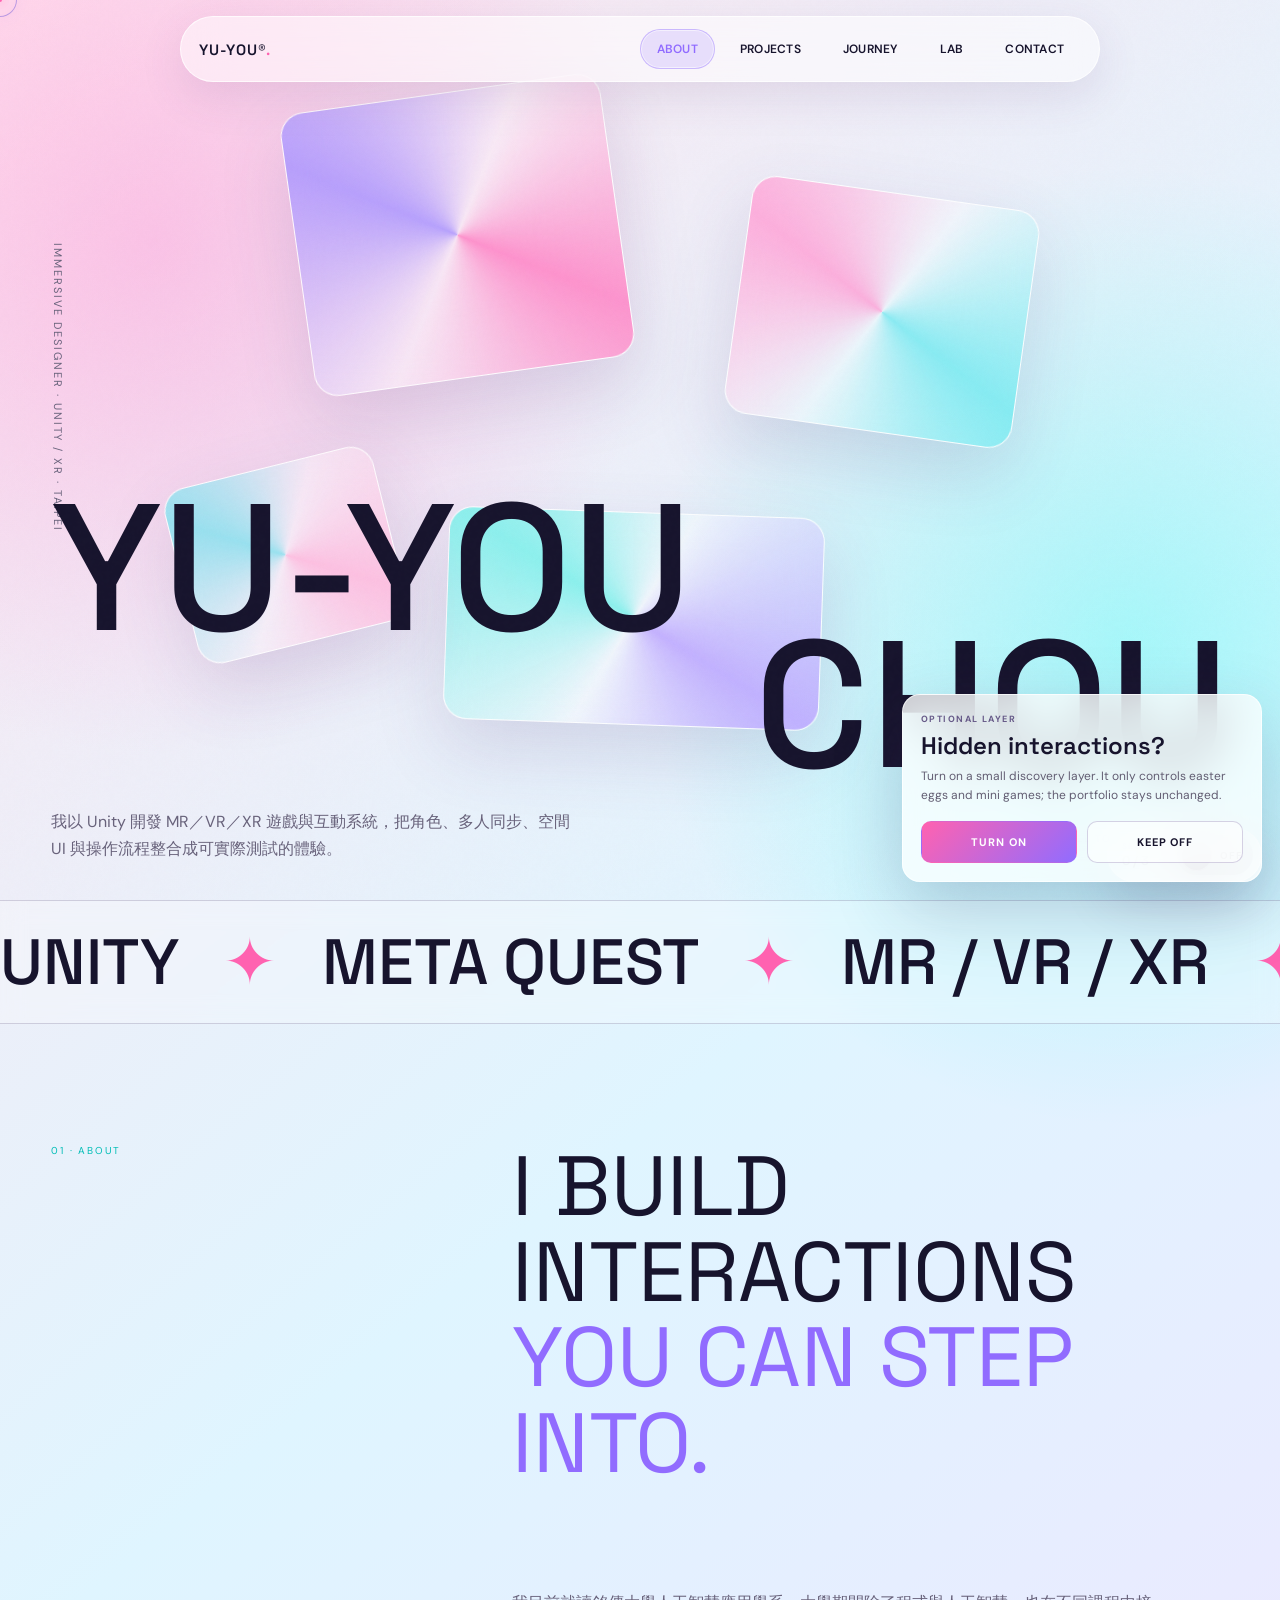
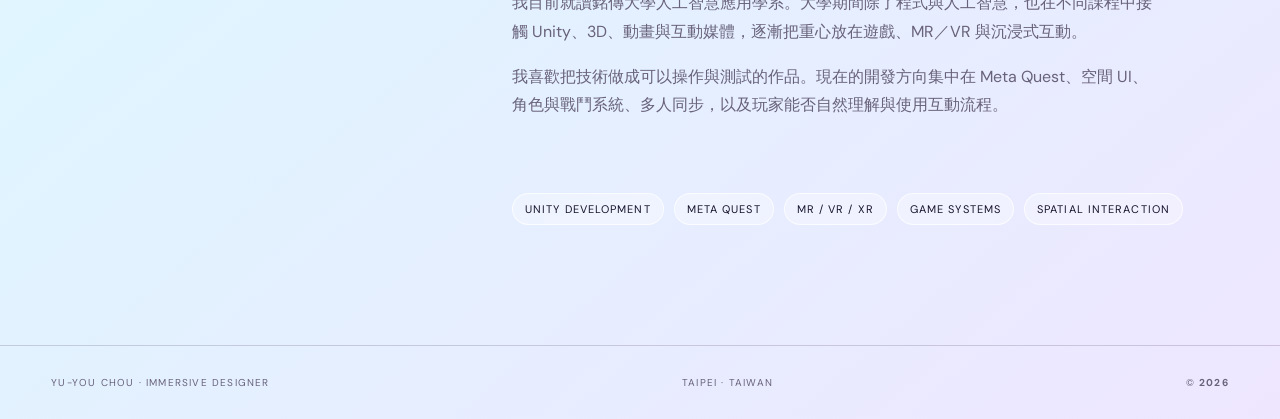
==== commit 1541322f: "Add files via upload" ====
--- a/index.html
+++ b/index.html
@@ -1,1110 +1,1112 @@
-<!doctype html>
-<html lang="zh-Hant">
-<head>
-<meta charset="utf-8">
-<meta name="viewport" content="width=device-width,initial-scale=1">
-<meta name="description" content="YU-YOU CHOU 的 Unity、Meta Quest、MR／VR／XR、多人遊戲與互動系統作品集。">
-<meta name="theme-color" content="#ffe6f0">
-<meta property="og:title" content="YU-YOU CHOU | Immersive Designer">
-<meta property="og:description" content="Unity、MR／VR／XR 與空間互動作品集。">
-<meta property="og:type" content="website">
-<meta property="og:image" content="assets/brawl-hero.jpg">
-<meta name="twitter:card" content="summary_large_image">
-<title>YU-YOU CHOU | Immersive Designer</title>
-<link rel="icon" href="assets/brawl-hero.jpg">
-<link rel="preconnect" href="https://fonts.googleapis.com">
-<link rel="preconnect" href="https://fonts.gstatic.com" crossorigin>
-<link href="https://fonts.googleapis.com/css2?family=DM+Sans:wght@400;500;600&family=Space+Grotesk:wght@400;500;600&display=swap" rel="stylesheet">
-<style>
-:root{
-  --bg:#ffe6f0;
-  --fg:#17142d;
-  --dim:#68627b;
-  --line:rgba(68,52,101,.2);
-  --pink:#ff62b0;
-  --teal:#00bdb6;
-  --purple:#916cff;
-  --paper:rgba(255,255,255,.54);
-  --pad:clamp(20px,4vw,64px);
-}
-*{box-sizing:border-box}
-html{scroll-behavior:smooth}
-body{
-  margin:0;
-  background:
-    radial-gradient(circle at 12% 12%,rgba(255,119,204,.34),transparent 32rem),
-    radial-gradient(circle at 88% 32%,rgba(0,255,236,.26),transparent 30rem),
-    linear-gradient(140deg,#ffe6f0 0%,#dff5ff 54%,#eee6ff 100%);
-  color:var(--fg);
-  font-family:"DM Sans",system-ui,sans-serif;
-  overflow-x:hidden;
-}
-a{color:inherit}
-img{display:block;width:100%;height:100%;object-fit:cover}
-::selection{background:var(--pink);color:#fff}
-.page-view[hidden]{display:none!important}
-.noise{position:fixed;inset:0;z-index:20;pointer-events:none;opacity:.07;background-image:url("data:image/svg+xml,%3Csvg viewBox='0 0 180 180' xmlns='http://www.w3.org/2000/svg'%3E%3Cfilter id='n'%3E%3CfeTurbulence type='fractalNoise' baseFrequency='.9' numOctaves='3' stitchTiles='stitch'/%3E%3C/filter%3E%3Crect width='100%25' height='100%25' filter='url(%23n)' opacity='.22'/%3E%3C/svg%3E")}
-.progress{position:fixed;left:0;top:0;height:3px;width:0;background:var(--pink);z-index:1001}
-.cursor,.cursor-dot{position:fixed;left:0;top:0;z-index:1000;pointer-events:none;border-radius:50%;transform:translate(-50%,-50%)}
-.cursor{width:34px;height:34px;border:1px solid rgba(112,87,217,.48);background:rgba(255,255,255,.08);box-shadow:inset 0 0 14px rgba(255,119,204,.08),0 0 16px rgba(145,108,255,.06);backdrop-filter:blur(1px)}
-.cursor-dot{width:4px;height:4px;background:var(--pink);box-shadow:0 0 8px var(--pink)}
-body.hovering .cursor{width:44px;height:44px;background:rgba(255,98,176,.1)}
-header{position:fixed;z-index:100;left:50%;top:16px;width:min(92%,920px);transform:translateX(-50%);display:flex;justify-content:space-between;align-items:center;gap:18px;padding:12px 18px;border:1px solid rgba(255,255,255,.72);border-radius:999px;background:rgba(255,255,255,.52);box-shadow:0 14px 45px rgba(87,58,124,.12);backdrop-filter:blur(22px)}
-.logo{flex:0 0 auto;font:600 15px "Space Grotesk";letter-spacing:.05em;text-decoration:none;color:var(--fg);white-space:nowrap}
-.logo::after{content:".";color:var(--pink)}
-.menu{display:flex;align-items:center;justify-content:flex-end;gap:8px}
-.menu a{display:inline-grid;place-items:center;min-height:40px;padding:0 16px;border:1px solid transparent;border-radius:999px;font-size:12px;font-weight:600;letter-spacing:.02em;text-decoration:none;color:var(--fg);transition:background .25s,border-color .25s,color .25s,box-shadow .25s,transform .25s}
-.menu a:hover,.menu a.active{border-color:rgba(145,108,255,.34);background:rgba(145,108,255,.17);color:var(--purple);box-shadow:inset 0 0 0 1px rgba(255,255,255,.52)}
-.menu a:hover{transform:translateY(-1px)}
-section{position:relative;padding:120px var(--pad)}
-.hero{height:100svh;min-height:660px;display:flex;flex-direction:column;justify-content:flex-end;padding-bottom:38px;overflow:hidden}
-.visual-cloud{position:absolute;inset:8% 8% 18%;z-index:1;perspective:1000px;pointer-events:auto}
-.float-card{--tx:0px;--ty:0px;position:absolute;display:grid;place-items:center;border:1px solid rgba(255,255,255,.78);border-radius:24px;background:rgba(255,255,255,.32);box-shadow:0 28px 70px rgba(90,65,130,.16);backdrop-filter:blur(18px);transform:translate3d(var(--tx),var(--ty),0) rotate(var(--rot));transition:box-shadow .35s,background .35s;will-change:transform;overflow:hidden}
-.float-card:before{content:"";position:absolute;inset:-35%;background:conic-gradient(from 30deg,transparent,var(--c1),transparent,var(--c2),transparent);animation:spin 12s linear infinite;opacity:.72}
-.float-card:after{content:attr(data-label);position:relative;z-index:2;padding:9px 13px;border:1px solid rgba(255,255,255,.7);border-radius:999px;background:rgba(255,255,255,.55);font-size:9px;letter-spacing:.14em;opacity:0;transform:translateY(8px);transition:.3s}
-.float-card:hover{background:rgba(255,255,255,.5);box-shadow:0 35px 85px rgba(90,65,130,.25);z-index:8}
-.float-card:hover:after{opacity:1;transform:none}
-.float-card:nth-child(1){left:18%;top:3%;width:30%;height:43%;--rot:-8deg;--c1:#ff70bc;--c2:#9d86ff}
-.float-card:nth-child(2){right:14%;top:18%;width:27%;height:36%;--rot:8deg;--c1:#64e6ee;--c2:#ff94d0}
-.float-card:nth-child(3){left:32%;bottom:2%;width:35%;height:32%;--rot:2deg;--c1:#b296ff;--c2:#65eee7}
-.float-card:nth-child(4){left:7%;bottom:14%;width:20%;height:27%;--rot:-14deg;--c1:#ffafd8;--c2:#74ddec}
-.visual-cloud.scattered .float-card:nth-child(1){--tx:-70px;--ty:-45px}
-.visual-cloud.scattered .float-card:nth-child(2){--tx:75px;--ty:-25px}
-.visual-cloud.scattered .float-card:nth-child(3){--tx:30px;--ty:65px}
-.visual-cloud.scattered .float-card:nth-child(4){--tx:-75px;--ty:45px}
-.hero-kicker{position:absolute;top:27%;left:var(--pad);font-size:11px;letter-spacing:.18em;color:var(--dim);writing-mode:vertical-rl}
-.hero h1{position:relative;z-index:2;margin:0;font:500 clamp(68px,15vw,220px)/.76 "Space Grotesk";letter-spacing:0}
-.hero h1 span{display:block}
-.hero h1 span:last-child{text-align:right}
-.hero-bottom{position:relative;z-index:2;display:flex;justify-content:space-between;align-items:end;margin-top:34px;gap:24px}
-.hero-bottom p{max-width:520px;margin:0;color:var(--dim);line-height:1.7}
-.scroll-cue{display:flex;align-items:center;gap:12px;font-size:10px;letter-spacing:.15em}
-.scroll-cue i{display:grid;place-items:center;width:48px;height:48px;border:1px solid var(--line);border-radius:50%;font-style:normal;animation:bob 1.6s infinite}
-.marquee{overflow:hidden;border-block:1px solid var(--line);padding:20px 0;background:rgba(255,255,255,.24);backdrop-filter:blur(12px)}
-.marquee-track{display:flex;width:max-content;animation:marquee 22s linear infinite}
-.marquee span{font:500 clamp(28px,5vw,72px) "Space Grotesk";white-space:nowrap}
-.marquee b{color:var(--pink);font-weight:400;margin:0 .45em}
-.intro{min-height:100vh;display:grid;grid-template-columns:1fr 2fr;gap:8vw;align-items:center}
-.label{font-size:10px;letter-spacing:.18em;color:var(--teal);text-transform:uppercase;align-self:start}
-.big-copy{margin:0;font:400 clamp(42px,7vw,104px)/1.02 "Space Grotesk";letter-spacing:0}
-.big-copy .dim{color:var(--purple)}
-.intro-note{grid-column:2;max-width:640px;color:var(--dim);font-size:16px;line-height:1.8}
-.intro-meta{grid-column:2;display:flex;flex-wrap:wrap;gap:10px;margin-top:-30px}
-.pill{border:1px solid rgba(255,255,255,.72);border-radius:999px;background:rgba(255,255,255,.35);padding:8px 12px;font-size:11px;letter-spacing:.1em;color:var(--fg)}
-.work-head{display:flex;justify-content:space-between;align-items:end;padding-bottom:26px;border-bottom:1px solid var(--line)}
-.work-head h2{margin:0;font:500 clamp(54px,10vw,150px)/.8 "Space Grotesk";letter-spacing:0}
-.counter{color:var(--dim);font-size:12px}
-.projects{padding-top:40px}
-.project{display:grid;grid-template-columns:1.4fr .6fr;gap:28px;padding:32px 0;border-bottom:1px solid var(--line);text-decoration:none;perspective:1100px}
-.project-visual{position:relative;overflow:hidden;height:min(58vw,640px);border:1px solid rgba(255,255,255,.7);border-radius:24px;box-shadow:0 28px 70px rgba(90,65,130,.16);transform-style:preserve-3d;transition:transform .15s ease-out}
-.project-visual:after{content:"VIEW";position:absolute;left:50%;top:50%;display:grid;place-items:center;width:94px;height:94px;border-radius:50%;background:var(--pink);color:#fff;font-size:11px;letter-spacing:.12em;opacity:0;transform:translate(-50%,-50%) scale(.6);transition:.3s}
-.project:hover .project-visual:after{opacity:1;transform:translate(-50%,-50%) scale(1)}
-.project img{transition:transform .7s,filter .7s;filter:saturate(.8)}
-.project:hover img{transform:scale(1.04);filter:saturate(1)}
-.project-info{display:flex;flex-direction:column;justify-content:space-between;padding:4px 0}
-.project-no{font-size:10px;color:var(--teal);letter-spacing:.14em}
-.project-info h3{margin:auto 0 12px;font:500 clamp(30px,4vw,64px)/.95 "Space Grotesk";letter-spacing:0}
-.project-info p{margin:0;color:var(--dim);font-size:13px;line-height:1.65}
-.project-facts{display:flex;flex-wrap:wrap;gap:8px;margin-top:18px}
-.project-facts span{border:1px solid var(--line);border-radius:999px;padding:7px 10px;font-size:10px;letter-spacing:.1em;color:var(--fg);background:rgba(255,255,255,.25)}
-.projects-hub{min-height:100vh;padding-top:150px}
-.hub-head{display:grid;gap:14px;margin-bottom:28px}
-.hub-head h2{margin:0;font:500 clamp(54px,9vw,118px)/.82 "Space Grotesk";letter-spacing:0}
-.hub-head p{margin:0;color:var(--purple);font-size:12px;letter-spacing:.18em;text-transform:uppercase}
-.filter-wrap{position:relative;display:inline-block;margin-bottom:34px}
-.filter-button{display:inline-flex;align-items:center;gap:10px;min-height:48px;border:1px solid rgba(145,108,255,.45);border-radius:12px;background:rgba(255,255,255,.34);color:var(--fg);padding:0 18px;font:600 12px "DM Sans";letter-spacing:.12em;cursor:pointer;backdrop-filter:blur(16px)}
-.filter-dot{width:9px;height:9px;border-radius:50%;background:var(--purple);box-shadow:0 0 14px rgba(145,108,255,.62)}
-.filter-menu{position:absolute;left:0;top:calc(100% + 10px);z-index:4;display:grid;gap:8px;width:240px;border:1px solid rgba(145,108,255,.34);border-radius:16px;background:rgba(23,20,45,.82);box-shadow:0 24px 70px rgba(49,35,72,.28);backdrop-filter:blur(22px);padding:12px}
-.filter-menu[hidden]{display:none}
-.filter-option{display:flex;align-items:center;gap:12px;width:100%;min-height:38px;border:0;border-radius:10px;background:transparent;color:rgba(255,255,255,.76);font:600 12px "DM Sans";letter-spacing:.12em;text-align:left;cursor:pointer}
-.filter-option::before{content:"";width:10px;height:10px;border-radius:50%;background:var(--option-color,#fff);box-shadow:0 0 14px var(--option-color,#fff)}
-.filter-option:hover,.filter-option.active{background:rgba(255,255,255,.1);color:#fff}
-.project-grid{display:grid;grid-template-columns:repeat(3,minmax(0,1fr));gap:28px}
-.project-card{overflow:hidden;border:1px solid rgba(255,255,255,.62);border-radius:24px;background:rgba(255,255,255,.24);box-shadow:0 28px 70px rgba(90,65,130,.13);backdrop-filter:blur(16px);text-decoration:none;transition:transform .28s,box-shadow .28s,border-color .28s}
-.project-card:hover{transform:translateY(-6px);border-color:rgba(145,108,255,.42);box-shadow:0 34px 90px rgba(90,65,130,.2)}
-.project-card[hidden]{display:none}
-.project-card-media{position:relative;overflow:hidden;min-height:250px;background:linear-gradient(135deg,rgba(0,189,182,.24),rgba(255,98,176,.2)),repeating-linear-gradient(90deg,rgba(255,255,255,.16) 0 1px,transparent 1px 28px),repeating-linear-gradient(0deg,rgba(23,20,45,.08) 0 1px,transparent 1px 28px)}
-.project-card-media img{width:100%;height:100%;object-fit:cover;transition:transform .7s,filter .7s;filter:saturate(.92)}
-.project-card:hover .project-card-media img{transform:scale(1.04);filter:saturate(1.05)}
-.project-card-media::after{content:attr(data-label);position:absolute;left:18px;top:18px;border:1px solid rgba(255,255,255,.62);border-radius:999px;background:rgba(255,255,255,.44);padding:8px 11px;color:var(--fg);font-size:10px;font-weight:700;letter-spacing:.12em}
-.project-card.is-coming .project-card-media{background:linear-gradient(135deg,rgba(255,255,255,.36),rgba(145,108,255,.12))}
-.project-card-body{display:grid;gap:18px;padding:22px}
-.project-tags{display:flex;gap:8px;flex-wrap:wrap}
-.project-tags span{border:1px solid var(--line);border-radius:8px;background:rgba(255,255,255,.22);padding:7px 10px;color:var(--fg);font-size:10px;font-weight:700;letter-spacing:.08em}
-.project-meta{display:flex;justify-content:space-between;gap:14px;color:var(--dim);font-size:12px;letter-spacing:.08em}
-.project-card h3{margin:0;font:500 clamp(24px,3vw,38px)/1.05 "Space Grotesk";letter-spacing:0}
-.project-card p{margin:0;color:var(--dim);font-size:13px;line-height:1.65}
-.detail-top{display:flex;justify-content:space-between;align-items:center;gap:18px;margin-bottom:28px;color:var(--dim);font-size:12px;letter-spacing:.12em}
-.back-link{display:inline-flex;align-items:center;gap:8px;text-decoration:none;color:var(--dim);font-weight:700}
-.back-link:hover{color:var(--purple)}
-.p5-embed-placeholder{position:relative;display:grid;place-items:center;min-height:460px;border:1px solid rgba(255,255,255,.72);border-radius:24px;background:linear-gradient(135deg,rgba(255,98,176,.18),rgba(0,189,182,.16)),repeating-linear-gradient(90deg,rgba(255,255,255,.2) 0 1px,transparent 1px 32px),repeating-linear-gradient(0deg,rgba(23,20,45,.08) 0 1px,transparent 1px 32px);box-shadow:0 28px 70px rgba(90,65,130,.13);overflow:hidden}
-.p5-embed-placeholder:before{content:"";position:absolute;inset:24px;border:1px dashed rgba(104,98,123,.38);border-radius:18px}
-.p5-embed-placeholder strong{position:relative;z-index:2;font:500 clamp(30px,5vw,74px)/.9 "Space Grotesk";letter-spacing:0;color:var(--purple);text-align:center}
-.p5-embed-placeholder span{position:absolute;left:28px;bottom:26px;z-index:2;color:var(--teal);font-size:10px;font-weight:700;letter-spacing:.16em}
-.p5-embed-placeholder.has-iframe{background:rgba(255,255,255,.2)}
-.p5-embed-placeholder.has-iframe:before{display:none}
-.p5-embed-placeholder iframe{position:absolute;inset:0;width:100%;height:100%;border:0;background:#fff}
-.detail-actions{display:flex;gap:12px;flex-wrap:wrap;margin-top:18px}
-.game-showcase{overflow:hidden}
-.game-shell{display:grid;grid-template-columns:.72fr 1.28fr;gap:5vw;align-items:start}
-.game-copy{position:sticky;top:120px}
-.game-copy h2{margin:18px 0 24px;font:500 clamp(48px,8vw,118px)/.86 "Space Grotesk";letter-spacing:0}
-.game-copy p{max-width:500px;margin:0;color:var(--dim);font-size:15px;line-height:1.78}
-.game-status{display:inline-grid;place-items:center;margin-top:28px;min-height:38px;border:1px solid rgba(255,255,255,.72);border-radius:999px;background:rgba(255,255,255,.34);padding:0 14px;color:var(--pink);font-size:10px;font-weight:600;letter-spacing:.16em}
-.game-facts{display:grid;grid-template-columns:repeat(2,minmax(0,1fr));gap:10px;margin-top:20px;max-width:520px}
-.game-fact{border:1px solid var(--line);border-radius:18px;background:rgba(255,255,255,.26);padding:16px;min-height:104px}
-.game-fact small{display:block;margin-bottom:18px;color:var(--teal);font-size:10px;letter-spacing:.14em}
-.game-fact strong{display:block;font:500 clamp(18px,2.3vw,28px)/1.05 "Space Grotesk";letter-spacing:0}
-.game-stage{display:grid;gap:18px}
-.game-panel{border:1px solid rgba(255,255,255,.72);border-radius:24px;background:rgba(255,255,255,.28);box-shadow:0 28px 70px rgba(90,65,130,.13);backdrop-filter:blur(16px);padding:26px}
-.game-panel h3{margin:0 0 16px;font:500 clamp(28px,3.8vw,54px)/.95 "Space Grotesk";letter-spacing:0}
-.game-panel p{margin:0;color:var(--dim);font-size:14px;line-height:1.78}
-.game-loop{display:grid;grid-template-columns:repeat(4,minmax(0,1fr));gap:10px}
-.loop-step{min-height:170px;border:1px solid var(--line);border-radius:18px;background:rgba(255,255,255,.25);padding:16px;display:flex;flex-direction:column;justify-content:space-between}
-.loop-step span,.system-card span,.resource-row span,.status-item span{color:var(--teal);font-size:10px;letter-spacing:.14em}
-.loop-step strong{font:500 clamp(20px,2.4vw,34px)/1 "Space Grotesk";letter-spacing:0}
-.loop-step p{font-size:13px;line-height:1.6}
-.system-grid{display:grid;grid-template-columns:repeat(2,minmax(0,1fr));gap:12px}
-.system-card{border-top:1px solid var(--line);padding-top:16px}
-.system-card strong{display:block;margin:10px 0 8px;font:500 20px/1.12 "Space Grotesk";letter-spacing:0}
-.system-card p{font-size:13px;line-height:1.65}
-.resource-board{display:grid;gap:8px}
-.resource-row{display:grid;grid-template-columns:.55fr 1fr;gap:14px;align-items:center;border-bottom:1px solid var(--line);padding:14px 0}
-.resource-row:last-child{border-bottom:0;padding-bottom:0}
-.resource-row strong{font:500 clamp(18px,2.3vw,30px)/1 "Space Grotesk";letter-spacing:0}
-.status-list{display:grid;grid-template-columns:repeat(3,minmax(0,1fr));gap:10px}
-.status-item{min-height:124px;border:1px solid var(--line);border-radius:18px;background:rgba(255,255,255,.24);padding:16px;display:flex;flex-direction:column;justify-content:space-between}
-.status-item strong{font:500 19px/1.15 "Space Grotesk";letter-spacing:0}
-.video-placeholder,.media-slot{position:relative;overflow:hidden;border:1px solid rgba(255,255,255,.72);background:rgba(255,255,255,.28);box-shadow:0 28px 70px rgba(90,65,130,.13);backdrop-filter:blur(16px)}
-.video-placeholder{display:grid;place-items:center;min-height:430px;aspect-ratio:16/9;border-radius:24px;background:linear-gradient(135deg,rgba(0,189,182,.18),rgba(255,98,176,.16)),repeating-linear-gradient(90deg,rgba(255,255,255,.22) 0 1px,transparent 1px 34px),repeating-linear-gradient(0deg,rgba(23,20,45,.08) 0 1px,transparent 1px 34px)}
-.video-placeholder:before{content:"";position:absolute;inset:26px;border:1px dashed rgba(104,98,123,.35);border-radius:18px}
-.video-play{position:relative;z-index:2;display:grid;place-items:center;width:86px;height:86px;border:1px solid rgba(255,255,255,.78);border-radius:50%;background:linear-gradient(135deg,var(--pink),var(--purple));color:#fff;font-size:10px;font-weight:600;letter-spacing:.16em;box-shadow:0 18px 50px rgba(145,108,255,.26)}
-.media-caption{position:absolute;left:28px;right:28px;bottom:26px;z-index:2;display:flex;justify-content:space-between;gap:18px;align-items:end;color:var(--fg)}
-.media-caption span,.media-slot span{font-size:10px;letter-spacing:.16em;color:var(--teal)}
-.media-caption strong,.media-slot strong{font:500 clamp(22px,3vw,42px)/1 "Space Grotesk";letter-spacing:0}
-.media-grid{display:grid;grid-template-columns:repeat(3,minmax(0,1fr));gap:18px}
-.media-slot{display:flex;min-height:230px;aspect-ratio:4/3;border-radius:18px;padding:18px;flex-direction:column;justify-content:space-between;background:linear-gradient(145deg,rgba(255,255,255,.38),rgba(0,189,182,.12))}
-.media-slot:before{content:"";position:absolute;inset:18px;border:1px dashed rgba(104,98,123,.34);border-radius:12px}
-.media-slot span,.media-slot strong{position:relative;z-index:2}
-.media-slot strong{font-size:clamp(22px,2.7vw,36px)}
-.capabilities{display:grid;grid-template-columns:1fr 2fr;gap:8vw;min-height:80vh;align-items:start}
-.cap-list{border-top:1px solid var(--line)}
-.cap{display:grid;grid-template-columns:1fr auto;gap:20px;align-items:center;padding:28px 0;border-bottom:1px solid var(--line);font:400 clamp(25px,4vw,58px) "Space Grotesk";transition:padding .3s,color .3s}
-.cap:hover{padding-left:20px;color:var(--pink)}
-.cap small{font:400 10px "DM Sans";letter-spacing:.12em;color:var(--dim)}
-.cap em{display:block;margin-top:8px;font:400 13px/1.6 "DM Sans";color:var(--dim);font-style:normal;letter-spacing:0}
-.tools{display:grid;grid-template-columns:.75fr 1.25fr;gap:5vw;align-items:start}
-.tools-copy h2{margin:16px 0 22px;font:500 clamp(44px,7vw,104px)/.9 "Space Grotesk";letter-spacing:0}
-.tools-copy p{max-width:440px;margin:0;color:var(--dim);font-size:15px;line-height:1.75}
-.tool-panel{border:1px solid rgba(255,255,255,.72);border-radius:24px;background:rgba(255,255,255,.34);box-shadow:0 28px 70px rgba(90,65,130,.16);backdrop-filter:blur(18px);overflow:hidden}
-.tool-preview{display:grid;place-items:center;min-height:430px;padding:22px;background:linear-gradient(135deg,rgba(255,255,255,.36),rgba(255,255,255,.12))}
-.tool-preview canvas{width:min(100%,560px);height:auto;max-height:560px;border-radius:18px;box-shadow:0 24px 58px rgba(49,35,72,.18);background:repeating-conic-gradient(rgba(255,255,255,.55) 0 25%,rgba(145,108,255,.08) 0 50%) 50%/24px 24px}
-.tool-preview canvas[hidden],.tool-empty[hidden]{display:none!important}
-.tool-empty{display:grid;place-items:center;width:min(100%,520px);aspect-ratio:4/3;border:1px dashed rgba(104,98,123,.42);border-radius:18px;color:var(--dim);font-size:13px;letter-spacing:.08em;text-align:center;background:rgba(255,255,255,.22)}
-.tool-controls{display:grid;grid-template-columns:1fr 1fr;gap:16px;padding:20px;border-top:1px solid rgba(255,255,255,.55)}
-.tool-control{display:grid;gap:8px}
-.tool-control label{font-size:10px;letter-spacing:.14em;color:var(--dim)}
-.tool-control input[type="file"],.tool-control select,.tool-control input[type="number"]{width:100%;min-height:44px;border:1px solid var(--line);border-radius:12px;background:rgba(255,255,255,.42);color:var(--fg);font:500 13px "DM Sans";padding:0 12px}
-.tool-control input[type="range"]{accent-color:var(--pink)}
-.toggle-row{display:flex;align-items:center;gap:10px;min-height:44px;border:1px solid var(--line);border-radius:12px;background:rgba(255,255,255,.42);padding:0 12px;color:var(--fg);font-size:13px}
-.toggle-row input{width:18px;height:18px;accent-color:var(--pink)}
-.color-row{display:flex;align-items:center;gap:10px;min-height:44px;border:1px solid var(--line);border-radius:12px;background:rgba(255,255,255,.42);padding:0 10px}
-.color-row input[type="color"]{width:34px;height:34px;border:0;border-radius:999px;background:transparent;padding:0}
-.color-row input[type="text"]{min-width:0;flex:1;border:0;background:transparent;color:var(--fg);font:500 13px "DM Sans";outline:0}
-.range-readout{display:flex;justify-content:space-between;align-items:center;gap:12px}
-.range-readout output{min-width:54px;text-align:right;font-size:12px;color:var(--dim)}
-.tool-actions{grid-column:1/-1;display:flex;gap:12px;flex-wrap:wrap}
-.tool-button{display:inline-grid;place-items:center;min-height:46px;border:0;border-radius:999px;padding:0 18px;background:linear-gradient(135deg,var(--pink),var(--purple));color:#fff;font:600 11px "DM Sans";letter-spacing:.12em;cursor:pointer}
-.tool-button.secondary{border:1px solid var(--line);background:rgba(255,255,255,.36);color:var(--fg)}
-.tool-button:disabled{cursor:not-allowed;opacity:.45}
-.contact{min-height:100vh;display:flex;flex-direction:column;justify-content:center;text-align:center;overflow:hidden}
-.contact .label{align-self:center}
-.contact h2{margin:30px auto;font:500 clamp(62px,13vw,190px)/.82 "Space Grotesk";letter-spacing:0}
-.contact h2 span{color:var(--pink)}
-.contact-actions{display:flex;justify-content:center;align-items:center;gap:14px;flex-wrap:wrap}
-.magnetic,.secondary-link{display:inline-grid;place-items:center;min-height:52px;border-radius:999px;text-decoration:none;font-size:11px;letter-spacing:.14em}
-.magnetic{width:150px;height:150px;background:linear-gradient(135deg,var(--pink),var(--purple));color:#fff;box-shadow:0 22px 60px rgba(145,108,255,.3);transition:transform .18s}
-.secondary-link{padding:0 20px;border:1px solid var(--line);background:rgba(255,255,255,.3);color:var(--fg)}
-.contact-ring{position:absolute;left:50%;top:50%;width:min(78vw,1000px);aspect-ratio:1;border:1px solid var(--line);border-radius:50%;transform:translate(-50%,-50%);z-index:-1}
-footer{display:flex;justify-content:space-between;gap:20px;padding:30px var(--pad);border-top:1px solid var(--line);color:var(--dim);font-size:10px;letter-spacing:.12em}
-.reveal{opacity:0;transform:translateY(50px);transition:opacity .8s,transform .8s}
-.reveal.in{opacity:1;transform:none}
-@keyframes spin{to{transform:rotate(360deg)}}
-@keyframes bob{50%{transform:translateY(6px)}}
-@keyframes marquee{to{transform:translateX(-50%)}}
-
-.hero h1{font-size:180px;letter-spacing:0}
-.big-copy{font-size:84px;letter-spacing:0}
-.hub-head h2{font-size:96px;letter-spacing:0}
-.project-card h3{font-size:32px;letter-spacing:0}
-.game-copy h2{font-size:82px;letter-spacing:0}
-.game-fact strong{font-size:24px;letter-spacing:0}
-.game-panel h3{font-size:40px;letter-spacing:0}
-.loop-step strong{font-size:26px;letter-spacing:0}
-.contact h2{font-size:132px;letter-spacing:0}
-.intro-note p{margin:0 0 16px}
-.intro-note p:last-child{margin-bottom:0}
-.project-card.featured{grid-column:span 2}
-.project-card-media{min-height:0;aspect-ratio:16/10}
-.project-card.is-static{cursor:default}
-.project-card.is-static:hover{transform:none}
-.journey-hero{min-height:72vh;display:grid;grid-template-columns:.8fr 1.2fr;gap:8vw;align-items:center}
-.journey-title{margin:0;font:500 92px/.9 "Space Grotesk";letter-spacing:0}
-.journey-lead{max-width:640px;margin:0;color:var(--dim);font-size:17px;line-height:1.85}
-.education-line{display:flex;justify-content:space-between;gap:24px;align-items:end;padding:24px 0;border-block:1px solid var(--line)}
-.education-line strong{font:500 32px/1.1 "Space Grotesk"}
-.education-line span{max-width:390px;color:var(--dim);font-size:13px;line-height:1.65;text-align:right}
-.timeline-section,.skills-section,.future-section{padding-top:80px}
-.section-heading{display:flex;justify-content:space-between;gap:30px;align-items:end;margin-bottom:44px;padding-bottom:20px;border-bottom:1px solid var(--line)}
-.section-heading h2{margin:0;font:500 64px/.95 "Space Grotesk";letter-spacing:0}
-.section-heading p{max-width:420px;margin:0;color:var(--dim);font-size:14px;line-height:1.7}
-.timeline{display:grid;border-top:1px solid var(--line)}
-.timeline-item{display:grid;grid-template-columns:150px 1fr auto;gap:28px;align-items:start;padding:30px 0;border-bottom:1px solid var(--line)}
-.timeline-item small{color:var(--teal);font-size:10px;letter-spacing:.14em}
-.timeline-item h3{margin:0 0 8px;font:500 28px/1.1 "Space Grotesk";letter-spacing:0}
-.timeline-item p{max-width:680px;margin:0;color:var(--dim);font-size:14px;line-height:1.75}
-.timeline-index{color:rgba(145,108,255,.42);font:500 42px/1 "Space Grotesk"}
-.skill-groups{display:grid;grid-template-columns:repeat(2,minmax(0,1fr));gap:18px}
-.skill-group{border:1px solid rgba(255,255,255,.72);border-radius:24px;background:rgba(255,255,255,.26);padding:26px;backdrop-filter:blur(16px)}
-.skill-group small{display:block;margin-bottom:28px;color:var(--teal);font-size:10px;letter-spacing:.14em}
-.skill-group h3{margin:0 0 20px;font:500 30px/1 "Space Grotesk";letter-spacing:0}
-.skill-tags{display:flex;flex-wrap:wrap;gap:9px}
-.skill-tags span{border:1px solid var(--line);border-radius:999px;background:rgba(255,255,255,.26);padding:8px 11px;font-size:11px}
-.future-copy{max-width:980px;margin:0;font:400 54px/1.08 "Space Grotesk";letter-spacing:0}
-.future-copy span{color:var(--purple)}
-.detail-hero{overflow:hidden;border:1px solid rgba(255,255,255,.72);border-radius:24px;aspect-ratio:16/10;background:rgba(255,255,255,.24);box-shadow:0 28px 70px rgba(90,65,130,.13)}
-.detail-hero img{object-fit:cover}
-.detail-columns{display:grid;grid-template-columns:repeat(2,minmax(0,1fr));gap:18px}
-.detail-columns .game-panel{height:100%}
-.flow-gallery{display:grid;grid-template-columns:repeat(3,minmax(0,1fr));gap:18px}
-.gallery-item{overflow:hidden;border:1px solid rgba(255,255,255,.72);border-radius:18px;background:rgba(255,255,255,.28)}
-.gallery-item img{aspect-ratio:4/3;object-fit:cover}
-.gallery-item figcaption{padding:14px 16px;color:var(--dim);font-size:12px;line-height:1.5}
-.result-gallery{display:grid;grid-template-columns:repeat(2,minmax(0,1fr));gap:18px}
-.result-gallery .gallery-item img{aspect-ratio:16/10}
-.challenge-grid{display:grid;grid-template-columns:repeat(2,minmax(0,1fr));gap:12px}
-.challenge-card{border-top:1px solid var(--line);padding:18px 0}
-.challenge-card h4{margin:0 0 12px;font:500 21px/1.1 "Space Grotesk"}
-.challenge-card p{margin:0;color:var(--dim);font-size:13px;line-height:1.72}
-.challenge-card b{color:var(--fg)}
-.camp-note{display:grid;grid-template-columns:160px 1fr;gap:24px;align-items:center;margin-top:34px;padding-top:28px;border-top:1px solid var(--line)}
-.camp-note img{aspect-ratio:3/4;border-radius:18px;object-fit:cover}
-.camp-note p{margin:0;color:var(--dim);font-size:14px;line-height:1.75}
-@media(max-width:1200px){
-  .hero h1{font-size:128px}
-  .big-copy{font-size:68px}
-  .journey-title{font-size:72px}
-  .contact h2{font-size:100px}
-}
-
-@media(max-width:800px){
-  .cursor,.cursor-dot{display:none}
-  header{top:12px;width:calc(100% - 16px);display:grid;grid-template-columns:1fr;gap:10px;padding:12px;border-radius:24px}
-  .logo{font-size:13px}
-  .menu{justify-content:flex-start;gap:8px;overflow-x:auto;padding-bottom:2px;scrollbar-width:none}
-  .menu::-webkit-scrollbar{display:none}
-  .menu a{flex:0 0 auto;min-height:34px;padding:0 12px;font-size:10px;letter-spacing:.02em}
-  .hero{min-height:620px}
-  .visual-cloud{inset:15% 3% 25%}
-  .float-card{border-radius:16px}
-  .visual-cloud.scattered .float-card:nth-child(1){--tx:-25px;--ty:-20px}
-  .visual-cloud.scattered .float-card:nth-child(2){--tx:25px;--ty:-15px}
-  .visual-cloud.scattered .float-card:nth-child(3){--tx:15px;--ty:25px}
-  .visual-cloud.scattered .float-card:nth-child(4){--tx:-25px;--ty:20px}
-  .hero h1{letter-spacing:0}
-  .hero-bottom{align-items:start}
-  .scroll-cue{display:none}
-  .intro,.capabilities,.tools,.game-shell{grid-template-columns:1fr;gap:35px}
-
-  .hero h1{font-size:64px}
-  .big-copy{font-size:46px}
-  .hub-head h2{font-size:58px}
-  .game-copy h2{font-size:54px}
-  .contact h2{max-width:100%;font-size:38px;overflow-wrap:normal;word-break:normal}
-  .project-card.featured{grid-column:auto}
-  .journey-hero{grid-template-columns:1fr;gap:36px;min-height:70vh}
-  .journey-title{font-size:56px}
-  .education-line{display:grid;align-items:start}
-  .education-line strong{font-size:26px}
-  .education-line span{text-align:left}
-  .section-heading{display:grid;align-items:start}
-  .section-heading h2{font-size:46px}
-  .timeline-item{grid-template-columns:1fr;gap:12px}
-  .timeline-index{display:none}
-  .skill-groups,.detail-columns,.flow-gallery,.result-gallery,.challenge-grid{grid-template-columns:1fr}
-  .future-copy{font-size:36px}
-  .camp-note{grid-template-columns:100px 1fr}
-  .intro-note,.intro-meta{grid-column:1}
-  .projects-hub{padding-top:150px}
-  .filter-wrap{width:100%}
-  .filter-button{width:100%;justify-content:center}
-  .filter-menu{width:100%}
-  .project-grid{grid-template-columns:1fr;gap:18px}
-  .project-card-media{min-height:210px}
-  .detail-top{display:grid}
-  .p5-embed-placeholder{min-height:320px;border-radius:18px}
-  .game-copy{position:static}
-  .game-facts,.media-grid,.game-loop,.system-grid,.status-list{grid-template-columns:1fr}
-  .game-panel{padding:20px;border-radius:18px}
-  .loop-step{min-height:150px}
-  .resource-row{grid-template-columns:1fr;gap:8px}
-  .video-placeholder{min-height:280px;border-radius:18px}
-  .media-caption{display:grid;left:20px;right:20px;bottom:20px}
-  .media-slot{min-height:180px}
-  .project{grid-template-columns:1fr}
-  .project-visual{height:105vw;max-height:580px}
-  .project-info{min-height:220px}
-  .tool-preview{min-height:300px;padding:14px}
-  .tool-controls{grid-template-columns:1fr;padding:16px}
-  .contact h2{max-width:100%;font-size:38px;overflow-wrap:normal;word-break:normal}
-  footer{flex-direction:column;padding-bottom:100px}
-}
-@media(prefers-reduced-motion:reduce){
-  *{animation:none!important;transition:none!important}
-  .reveal{opacity:1;transform:none}
-}
-</style>
-</head>
-<body>
-<div class="noise"></div>
-<div class="progress"></div>
-<div class="cursor"></div>
-<div class="cursor-dot"></div>
-<header>
-  <a class="logo interactive" href="#about">YU-YOU®</a>
-  <nav class="menu" aria-label="Primary navigation">
-    <a class="interactive" href="#about">ABOUT</a>
-    <a class="interactive" href="#projects">PROJECTS</a>
-    <a class="interactive" href="#journey">JOURNEY</a>
-    <a class="interactive" href="#lab">LAB</a>
-    <a class="interactive" href="#contact">CONTACT</a>
-  </nav>
-</header>
-<main>
-<section class="hero page-view" id="home" data-route="about">
-  <div class="visual-cloud interactive" role="button" tabindex="0" aria-label="互動作品視窗，點擊可重新排列">
-    <div class="float-card" data-label="SPATIAL"></div>
-    <div class="float-card" data-label="INTERACTION"></div>
-    <div class="float-card" data-label="STORY"></div>
-    <div class="float-card" data-label="VR / XR"></div>
-  </div>
-  <span class="hero-kicker">IMMERSIVE DESIGNER · UNITY / XR · TAIPEI</span>
-  <h1><span>YU-YOU</span><span>CHOU</span></h1>
-  <div class="hero-bottom">
-    <p>我以 Unity 開發 MR／VR／XR 遊戲與互動系統，把角色、多人同步、空間 UI 與操作流程整合成可實際測試的體驗。</p>
-    <span class="scroll-cue">SCROLL TO EXPLORE <i>↓</i></span>
-  </div>
-</section>
-<div class="marquee page-view" data-route="about" aria-hidden="true">
-  <div class="marquee-track">
-    <span>UNITY <b>✦</b> META QUEST <b>✦</b> MR / VR / XR <b>✦</b> MULTIPLAYER <b>✦</b> SPATIAL INTERACTION <b>✦</b>&nbsp;</span>
-    <span>UNITY <b>✦</b> META QUEST <b>✦</b> MR / VR / XR <b>✦</b> MULTIPLAYER <b>✦</b> SPATIAL INTERACTION <b>✦</b>&nbsp;</span>
-  </div>
-</div>
-<section class="intro page-view" id="about" data-route="about">
-  <span class="label reveal">01 · ABOUT</span>
-  <h2 class="big-copy reveal">I BUILD INTERACTIONS <span class="dim">YOU CAN STEP INTO.</span></h2>
-  <div class="intro-note reveal">
-    <p>我目前就讀銘傳大學人工智慧應用學系。大學期間除了程式與人工智慧，也在不同課程中接觸 Unity、3D、動畫與互動媒體，逐漸把重心放在遊戲、MR／VR 與沉浸式互動。</p>
-    <p>我喜歡把技術做成可以操作與測試的作品。現在的開發方向集中在 Meta Quest、空間 UI、角色與戰鬥系統、多人同步，以及玩家能否自然理解與使用互動流程。</p>
-  </div>
-  <div class="intro-meta reveal" aria-label="Primary interests">
-    <span class="pill">UNITY DEVELOPMENT</span>
-    <span class="pill">META QUEST</span>
-    <span class="pill">MR / VR / XR</span>
-    <span class="pill">GAME SYSTEMS</span>
-    <span class="pill">SPATIAL INTERACTION</span>
-  </div>
-</section>
-<section class="journey-hero page-view" id="journey" data-route="journey">
-  <div>
-    <span class="label reveal">03 · JOURNEY</span>
-    <h1 class="journey-title reveal">LEARNING<br>BY MAKING.</h1>
-  </div>
-  <div class="reveal">
-    <p class="journey-lead">我的大學經歷不是單一路線，而是在程式、AI、3D、互動媒體與遊戲課程中反覆實作。這些作品讓我逐漸確認，自己最想處理的是 Unity 遊戲系統、XR 操作與玩家體驗之間的關係。</p>
-    <div class="education-line">
-      <strong>銘傳大學<br>人工智慧應用學系</strong>
-      <span>目前就讀。學習程式與人工智慧，同時以 Unity、MR／VR 與互動作品延伸自己的實作方向。</span>
-    </div>
-  </div>
-</section>
-<section class="timeline-section page-view" data-route="journey">
-  <div class="section-heading reveal">
-    <h2>Selected Journey</h2>
-    <p>只保留與 Unity、遊戲、互動技術、3D 與 AI 應用直接相關的學習經歷。</p>
-  </div>
-  <div class="timeline reveal">
-    <article class="timeline-item"><small>UNIVERSITY</small><div><h3>程式設計與人工智慧</h3><p>在人工智慧應用學系的課程中建立程式邏輯、資料處理與問題拆解經驗。</p></div><span class="timeline-index">01</span></article>
-    <article class="timeline-item"><small>COURSEWORK</small><div><h3>3D、動畫與互動媒體</h3><p>分別在 3D 動畫設計、3D 電腦動畫（二）、互動媒體設計與遊戲程式設計中使用 Maya、p5.js 與 Adobe Animate 製作課程作品。</p></div><span class="timeline-index">02</span></article>
-    <article class="timeline-item"><small>UNITY PRACTICE</small><div><h3>Unity 語音西洋棋</h3><p>在程式設計（四）中以 Unity 結合 OpenAI Whisper，嘗試用語音移動棋子，並整合棋盤規則與簡單 AI 對戰。</p></div><span class="timeline-index">03</span></article>
-    <article class="timeline-item"><small>CAPSTONE</small><div><h3>Brawl & Turn</h3><p>畢業專題聚焦 Meta Quest、MR／VR、手部互動、角色戰鬥、多人同步與 Same Room 空間定位測試。</p></div><span class="timeline-index">04</span></article>
-    <article class="timeline-item"><small>2025 SUMMER</small><div><h3>AI 與機器人暑期課程暨競賽營隊</h3><p>使用 Docker 執行 RoboCasa，接觸虛擬機器人訓練環境與 AI 在模擬場景中的應用方式。</p></div><span class="timeline-index">05</span></article>
-  </div>
-</section>
-<section class="skills-section page-view" data-route="journey">
-  <div class="section-heading reveal"><h2>Skills / Tools</h2><p>依照實際課程與專題使用情境分類，避免把工具堆成沒有脈絡的清單。</p></div>
-  <div class="skill-groups reveal">
-    <article class="skill-group"><small>01 · DEVELOPMENT</small><h3>Development</h3><div class="skill-tags"><span>Unity</span><span>C#</span><span>p5.js</span><span>OpenAI Whisper</span></div></article>
-    <article class="skill-group"><small>02 · XR / SPATIAL</small><h3>XR / Spatial Computing</h3><div class="skill-tags"><span>Meta Quest 3 / 3S</span><span>MR / VR</span><span>OpenXR</span><span>Meta XR</span><span>Hand Tracking</span><span>Spatial UI</span></div></article>
-    <article class="skill-group"><small>03 · MULTIPLAYER</small><h3>Multiplayer Systems</h3><div class="skill-tags"><span>Unity Multiplayer Services</span><span>Netcode for GameObjects</span><span>Unity Transport</span><span>Host / Member</span><span>State Sync</span></div></article>
-    <article class="skill-group"><small>04 · DESIGN / MOTION</small><h3>Design / Interaction</h3><div class="skill-tags"><span>Interaction Design</span><span>UI / UX</span><span>Maya</span><span>Adobe Animate</span><span>3D / Spatial Design</span></div></article>
-  </div>
-</section>
-<section class="future-section page-view" data-route="journey">
-  <div class="section-heading reveal"><h2>Future / Next</h2><p>研究所階段希望補強的方向。</p></div>
-  <p class="future-copy reveal">從「功能能不能運作」再往前一步，持續學習 <span>game design、player experience、XR interaction</span> 與玩家測試方法，讓技術真正成為容易理解、值得投入的互動體驗。</p>
-  <div class="camp-note reveal"><img src="assets/ai-camp.png" alt="2025 AI 與機器人暑期課程暨競賽營隊活動看板" loading="lazy"><p>不同領域的實作經驗也提醒我，AI、機器人與沉浸式互動可以互相啟發，但作品仍需要回到明確的使用情境、操作流程與測試結果。</p></div>
-</section>
-<section class="projects-hub page-view" id="projects" data-route="projects">
-  <div class="hub-head reveal">
-    <h2>Projects</h2>
-    <p>Unity, XR, game systems and interactive experiments.</p>
-  </div>
-  <div class="filter-wrap reveal">
-    <button class="filter-button interactive" id="projectFilterButton" type="button" aria-expanded="false" aria-controls="projectFilterMenu">
-      <span class="filter-dot"></span>
-      FILTER · <b id="projectFilterLabel">ALL</b>
-    </button>
-    <div class="filter-menu" id="projectFilterMenu" hidden>
-      <button class="filter-option active" type="button" data-filter="all" style="--option-color:#ffffff">ALL</button>
-      <button class="filter-option" type="button" data-filter="game" style="--option-color:#ff62b0">GAME</button>
-      <button class="filter-option" type="button" data-filter="unity" style="--option-color:#916cff">UNITY</button>
-      <button class="filter-option" type="button" data-filter="interaction" style="--option-color:#00bdb6">INTERACTION</button>
-      <button class="filter-option" type="button" data-filter="vrmr" style="--option-color:#00bdb6">VR / MR</button>
-      <button class="filter-option" type="button" data-filter="animation" style="--option-color:#ffcc66">3D / MOTION</button>
-    </div>
-  </div>
-  <div class="project-grid reveal" aria-label="Project list">
-    <a class="project-card featured interactive" href="#project-you-graduation-topic" data-categories="game unity vrmr">
-      <div class="project-card-media" data-label="FEATURED"><img src="assets/brawl-hero.jpg" alt="Brawl & Turn MR 戰鬥與手部操作畫面" loading="eager"></div>
-      <div class="project-card-body"><div class="project-tags"><span>UNITY</span><span>META QUEST</span><span>MR / VR</span><span>MULTIPLAYER</span></div><div class="project-meta"><span>CAPSTONE · TESTING</span><span>P01</span></div><h3>Brawl & Turn</h3><p>以 Meta Quest 為平台，整合手部互動、角色戰鬥、多人同步與共享空間測試的畢業專題。</p></div>
-    </a>
-    <a class="project-card interactive" href="#project-voice-chess" data-categories="game unity">
-      <div class="project-card-media" data-label="UNITY"><img src="assets/voice-chess.png" alt="Unity 語音西洋棋執行畫面" loading="lazy"></div>
-      <div class="project-card-body"><div class="project-tags"><span>UNITY</span><span>C#</span><span>VOICE</span><span>AI</span></div><div class="project-meta"><span>COURSE PROJECT</span><span>P02</span></div><h3>Unity 語音西洋棋</h3><p>結合 OpenAI Whisper、棋盤規則與簡單 AI，讓語音成為主要操作輸入。</p></div>
-    </a>
-    <a class="project-card interactive" href="#project-p5js-creative-sketch" data-categories="interaction p5">
-      <div class="project-card-media" data-label="P5.JS"><img src="assets/lacquer-fan.png" alt="數位漆扇工坊 p5.js 操作畫面" loading="lazy"></div>
-      <div class="project-card-body"><div class="project-tags"><span>P5.JS</span><span>INTERACTION</span><span>CRAFT</span></div><div class="project-meta"><span>INTERACTIVE MEDIA</span><span>P03</span></div><h3>數位漆扇工坊</h3><p>以滴色、攪拌與扇面拓印，把漆扇工藝轉化成可以操作的數位互動。</p></div>
-    </a>
-    <article class="project-card is-static" data-categories="game animation">
-      <div class="project-card-media" data-label="ADOBE ANIMATE"><img src="assets/animate-game.png" alt="遊戲程式設計 Adobe Animate 課程作品" loading="lazy"></div>
-      <div class="project-card-body"><div class="project-tags"><span>ADOBE ANIMATE</span><span>GAME FLOW</span></div><div class="project-meta"><span>GAME PROGRAMMING</span><span>P04</span></div><h3>Adobe Animate 遊戲</h3><p>包含故事開場、角色介紹、關卡、提示與勝負結果的課程遊戲作品。</p></div>
-    </article>
-    <article class="project-card is-static" data-categories="animation interaction">
-      <div class="project-card-media" data-label="MAYA"><img src="assets/maya-scene.jpg" alt="3D 電腦動畫二森林場景作品" loading="lazy"></div>
-      <div class="project-card-body"><div class="project-tags"><span>MAYA</span><span>3D</span><span>ANIMATION</span></div><div class="project-meta"><span>COURSE ARCHIVE</span><span>P05</span></div><h3>3D / Animation Studies</h3><p>分別整理 3D 動畫設計與 3D 電腦動畫（二）的動畫、材質、燈光與場景練習。</p></div>
-    </article>
-  </div>
-</section>
-<section class="game-showcase page-view" id="project-you-graduation-topic" data-route="project-you-graduation-topic" aria-labelledby="game-title">
-  <div class="detail-top reveal"><a class="back-link interactive" href="#projects">← 返回專案列表</a><span>PROJECT / P01</span></div>
-  <div class="game-shell">
-    <div class="game-copy reveal">
-      <span class="label">02 · FEATURED PROJECT</span>
-      <h2 id="game-title">Brawl<br>& Turn</h2>
-      <p>以 Meta Quest 為平台的虛實共域手勢互動系統，整合 MR／VR、角色戰鬥、空間 UI、多人體驗與 Same Room 定位測試。</p>
-      <span class="game-status">PROTOTYPE / TESTING</span>
-      <div class="game-facts" aria-label="Brawl and Turn details">
-        <div class="game-fact"><small>ENGINE</small><strong>Unity / C#</strong></div>
-        <div class="game-fact"><small>DEVICE</small><strong>Quest 3 / 3S</strong></div>
-        <div class="game-fact"><small>MODE</small><strong>MR / VR</strong></div>
-        <div class="game-fact"><small>FOCUS</small><strong>Multiplayer XR</strong></div>
-      </div>
-    </div>
-    <div class="game-stage">
-      <figure class="detail-hero reveal"><img src="assets/brawl-hero.jpg" alt="Brawl & Turn MR 戰鬥畫面，包含遊戲地圖、空間介面與手部操作"></figure>
-      <div class="detail-columns">
-        <article class="game-panel reveal"><h3>Overview</h3><p>專題包含 BRAWL、QUALIFYING、Online 與 Same Room 等模式方向。玩家在頭戴裝置中選擇房間、地圖與角色，進入戰鬥後操作移動、跳躍、攻擊與防禦，最後由系統判定勝負。</p></article>
-        <article class="game-panel reveal"><h3>Problem / Motivation</h3><p>目標不只是讓功能可以執行，而是把 XR 操作、遊戲流程與多人狀態放進同一套體驗，處理玩家是否看得懂介面、不同裝置是否能看到一致狀態，以及共享空間定位是否合理。</p></article>
-      </div>
-      <div class="game-loop reveal" aria-label="Brawl and Turn player flow">
-        <div class="loop-step"><span>01 · SETUP</span><strong>模式與房間</strong><p>選擇模式、建立或加入房間，並確認玩家人數。</p></div>
-        <div class="loop-step"><span>02 · SELECT</span><strong>地圖與角色</strong><p>透過空間介面選擇地圖、角色與進入條件。</p></div>
-        <div class="loop-step"><span>03 · PLAY</span><strong>倒數與戰鬥</strong><p>整合移動、跳躍、攻擊、防禦、血量與動畫狀態。</p></div>
-        <div class="loop-step"><span>04 · RESULT</span><strong>勝負結果</strong><p>同步遊戲狀態，顯示 Victory 或 Defeat 結果。</p></div>
-      </div>
-      <div class="flow-gallery" aria-label="Brawl and Turn player flow screenshots">
-        <figure class="gallery-item reveal"><img src="assets/brawl-room.jpg" alt="Brawl & Turn 房間與玩家人數選擇"><figcaption>ROOM · 房間與玩家人數</figcaption></figure>
-        <figure class="gallery-item reveal"><img src="assets/brawl-map.jpg" alt="Brawl & Turn 地圖選擇"><figcaption>MAP · 地圖選擇</figcaption></figure>
-        <figure class="gallery-item reveal"><img src="assets/brawl-role.jpg" alt="Brawl & Turn Wendy 角色選擇"><figcaption>ROLE · 角色選擇</figcaption></figure>
-      </div>
-      <article class="game-panel reveal">
-        <h3>Technology / Implementation</h3>
-        <div class="system-grid">
-          <div class="system-card"><span>XR INTERACTION</span><strong>手部追蹤與空間 UI</strong><p>使用 Meta Quest、OpenXR 與 Meta XR 處理手勢點擊，以及模式、地圖與角色等介面操作。</p></div>
-          <div class="system-card"><span>GAME SYSTEM</span><strong>角色與戰鬥流程</strong><p>將移動、跳躍、攻防、血量、動畫、倒數與勝負判定放進同一套流程。</p></div>
-          <div class="system-card"><span>MULTIPLAYER</span><strong>房間與狀態同步</strong><p>以 Unity Multiplayer Services、Netcode 與 Unity Transport 處理 Host／Member、位置、動作與遊戲狀態。</p></div>
-          <div class="system-card"><span>SHARED SPACE</span><strong>Same Room 定位測試</strong><p>針對 Anchor、玩家相對位置與不同裝置視角持續實作與調整，不將測試中的功能描述為完整穩定。</p></div>
-        </div>
-      </article>
-      <article class="game-panel reveal"><h3>My Role / Integration</h3><p>我的實作重點是把 XR 操作、角色控制、戰鬥、UI、多人體驗與場景定位整合在同一套遊戲流程中。各系統彼此影響，例如角色狀態需要同步到其他玩家，介面操作必須配合頭戴裝置與手勢，而 Same Room 模式還要比較不同裝置對實體空間的定位結果。</p></article>
-      <article class="game-panel reveal">
-        <h3>Challenges / Solutions</h3>
-        <div class="challenge-grid">
-          <div class="challenge-card"><h4>手勢誤觸</h4><p><b>問題：</b>手部移動可能意外觸發按鈕。<br><b>調整：</b>測試觸發範圍、停留時間與介面距離，再修改點擊判定。</p></div>
-          <div class="challenge-card"><h4>多人狀態差異</h4><p><b>問題：</b>角色、血量或比賽狀態可能不同步。<br><b>調整：</b>檢查 Host／Member 訊息流程，分項測試位置、動作與結果。</p></div>
-          <div class="challenge-card"><h4>Same Room 定位</h4><p><b>問題：</b>不同裝置可能出現位置偏移。<br><b>調整：</b>持續比較 Anchor、玩家相對位置與裝置視角結果。</p></div>
-          <div class="challenge-card"><h4>VR 新手操作</h4><p><b>問題：</b>第一次接觸的玩家可能看不懂提示或移動方向。<br><b>調整：</b>重新安排面板位置、提示方式、操作順序與角色移動方向。</p></div>
-        </div>
-      </article>
-      <div class="result-gallery" aria-label="Brawl and Turn match results">
-        <figure class="gallery-item reveal"><img src="assets/brawl-defeat.jpg" alt="Brawl & Turn Defeat 對戰結果"><figcaption>RESULT · Defeat</figcaption></figure>
-        <figure class="gallery-item reveal"><img src="assets/brawl-victory.jpg" alt="Brawl & Turn Victory 對戰結果"><figcaption>RESULT · Victory</figcaption></figure>
-      </div>
-      <article class="game-panel reveal"><h3>What I Learned</h3><p>從單一功能實作進一步學習整合角色控制、戰鬥、UI 與多人同步，也在實機測試中理解空間定位、操作方式與玩家體驗之間的關係。成功連線只是第一步，完整體驗還需要讓玩家在正確時間看到一致狀態，並能自然理解操作。</p></article>
-    </div>
-  </div>
-</section>
-<section class="game-showcase page-view" id="project-voice-chess" data-route="project-voice-chess" aria-labelledby="voice-title">
-  <div class="detail-top reveal"><a class="back-link interactive" href="#projects">← 返回專案列表</a><span>PROJECT / P02</span></div>
-  <div class="game-shell">
-    <div class="game-copy reveal">
-      <span class="label">02 · COURSE PROJECT</span><h2 id="voice-title">Unity<br>語音西洋棋</h2>
-      <p>在程式設計（四）中，以 Unity 結合 OpenAI Whisper，讓玩家用說話移動棋子，並與簡單 AI 對戰。</p>
-      <span class="game-status">COURSE PROJECT</span>
-      <div class="game-facts"><div class="game-fact"><small>ENGINE</small><strong>Unity</strong></div><div class="game-fact"><small>LANGUAGE</small><strong>C#</strong></div><div class="game-fact"><small>INPUT</small><strong>Voice</strong></div><div class="game-fact"><small>AI</small><strong>Simple Opponent</strong></div></div>
-    </div>
-    <div class="game-stage">
-      <figure class="detail-hero reveal"><img src="assets/voice-chess.png" alt="Unity 語音西洋棋執行與除錯畫面"></figure>
-      <article class="game-panel reveal"><h3>Overview</h3><p>語音不是附加功能，而是主要輸入方式。系統需要把語音辨識結果轉換成棋子與目標位置，再交由棋盤規則、回合狀態與簡單 AI 流程處理。</p></article>
-      <article class="game-panel reveal"><h3>Implementation</h3><div class="system-grid"><div class="system-card"><span>VOICE</span><strong>語音輸入</strong><p>使用 OpenAI Whisper 取得玩家指令。</p></div><div class="system-card"><span>PARSE</span><strong>指令解析</strong><p>將辨識文字對應到棋子與棋盤位置。</p></div><div class="system-card"><span>RULES</span><strong>棋盤規則</strong><p>讓移動結果配合西洋棋規則與回合流程。</p></div><div class="system-card"><span>AI FLOW</span><strong>簡單對戰</strong><p>整合玩家操作與簡單 AI 的行動順序。</p></div></div></article>
-      <figure class="detail-hero reveal"><img src="assets/voice-chess-flow.png" alt="Unity 語音西洋棋介面與程式執行畫面" loading="lazy"></figure>
-      <article class="game-panel reveal"><h3>What I Learned</h3><p>這項作品讓我練習把語音輸入、遊戲規則、物件控制與 AI 流程整合到同一個 Unity 專案，也看見辨識結果如何影響操作是否清楚、穩定。</p></article>
-    </div>
-  </div>
-</section>
-<section class="game-showcase page-view" id="project-p5js-creative-sketch" data-route="project-p5js-creative-sketch" aria-labelledby="p5-title">
-  <div class="detail-top reveal">
-    <a class="back-link interactive" href="#projects">← 返回專案列表</a>
-    <span>PROJECT / P02</span>
-  </div>
-  <div class="game-shell">
-    <div class="game-copy reveal">
-      <span class="label">02 · PROJECT DETAIL</span>
-      <h2 id="p5-title">數位漆扇<br>工坊</h2>
-      <p>《數位漆扇工坊》是一個以傳統漆扇與水拓染為靈感的 p5.js 互動作品。使用者可以選色、拖曳滴管在水面滴入顏料，再用攪拌棒推動顏色流動，最後把扇面拖入水中完成拓印。</p>
-      <span class="game-status">LIVE SKETCH</span>
-      <div class="game-facts" aria-label="p5.js project details">
-        <div class="game-fact"><small>LIBRARY</small><strong>p5.js</strong></div>
-        <div class="game-fact"><small>TYPE</small><strong>Interactive Craft</strong></div>
-        <div class="game-fact"><small>FOCUS</small><strong>Marbling</strong></div>
-        <div class="game-fact"><small>OUTPUT</small><strong>Fan Print</strong></div>
-      </div>
-      <div class="detail-actions">
-        <a class="secondary-link interactive" href="https://editor.p5js.org/yuyouchou/sketches/a-7BotGTY" target="_blank" rel="noopener">OPEN EDITOR</a>
-        <a class="secondary-link interactive" href="https://editor.p5js.org/yuyouchou/full/a-7BotGTY" target="_blank" rel="noopener">FULL SCREEN</a>
-      </div>
-    </div>
-    <div class="game-stage">
-      <div class="p5-embed-placeholder has-iframe reveal" aria-label="數位漆扇工坊 p5.js embedded sketch">
-        <iframe title="數位漆扇工坊 p5.js sketch" src="https://editor.p5js.org/yuyouchou/full/a-7BotGTY" loading="lazy" allow="fullscreen"></iframe>
-      </div>
-      <article class="game-panel reveal">
-        <h3>作品方向</h3>
-        <p>我想把手作工藝裡「偶然、流動、不可完全控制」的美感轉譯成程式互動。顏料不是單純填色，而是以粒子、暈染和水面擾動的方式擴散；玩家的拖曳、攪拌和拓印動作，會共同決定最後扇面的圖案。</p>
-      </article>
-      <div class="status-list reveal" aria-label="p5.js project status">
-        <div class="status-item"><span>PLAY</span><strong>拖曳滴管與攪拌棒操作水面</strong></div>
-        <div class="status-item"><span>PRINT</span><strong>將扇面拖入水中完成拓印</strong></div>
-        <div class="status-item"><span>SAVE</span><strong>完成後可下載 PNG</strong></div>
-      </div>
-      <div class="flow-gallery" aria-label="p5.js related works">
-        <figure class="gallery-item reveal"><img src="assets/lacquer-fan-result.png" alt="數位漆扇工坊扇面拓印結果" loading="lazy"><figcaption>OUTPUT · 扇面拓印結果</figcaption></figure>
-        <figure class="gallery-item reveal"><img src="assets/emotion-spectrum.png" alt="Emotion Spectrum 情緒光譜互動作品" loading="lazy"><figcaption>RELATED · Emotion Spectrum</figcaption></figure>
-        <figure class="gallery-item reveal"><img src="assets/gravity-garden.png" alt="Gravity Garden 互動作品" loading="lazy"><figcaption>RELATED · Gravity Garden</figcaption></figure>
-      </div>
-    </div>
-  </div>
-</section>
-<section class="tools page-view" id="lab" data-route="lab">
-  <div class="tools-copy reveal">
-    <span class="label">04 · LAB</span>
-    <h2>IMAGE<br>STUDIO</h2>
-    <p>上傳圖片後，可以套用品牌背景色、圓角、留白與輸出尺寸，直接下載可用於作品集、社群或商品頁的 PNG。</p>
-  </div>
-  <div class="tool-panel reveal">
-    <div class="tool-preview">
-      <canvas id="imageToolCanvas" width="1200" height="900" hidden></canvas>
-      <div class="tool-empty" id="imageToolEmpty">UPLOAD IMAGE</div>
-    </div>
-    <div class="tool-controls">
-      <div class="tool-control">
-        <label for="toolUpload">IMAGE</label>
-        <input class="interactive" id="toolUpload" type="file" accept="image/*">
-      </div>
-      <div class="tool-control">
-        <label for="toolFit">FIT</label>
-        <select class="interactive" id="toolFit">
-          <option value="contain">CONTAIN</option>
-          <option value="cover">COVER</option>
-        </select>
-      </div>
-      <div class="tool-control">
-        <label for="toolTarget">ROUND TARGET</label>
-        <select class="interactive" id="toolTarget">
-          <option value="image">IMAGE ITSELF</option>
-          <option value="canvas">CANVAS FRAME</option>
-        </select>
-      </div>
-      <div class="tool-control">
-        <label for="toolColor">BACKGROUND</label>
-        <div class="color-row">
-          <input class="interactive" id="toolColor" type="color" value="#ffe6f0">
-          <input class="interactive" id="toolColorText" type="text" value="#ffe6f0" maxlength="7" aria-label="Background color hex">
-        </div>
-      </div>
-      <div class="tool-control">
-        <label for="toolSize">OUTPUT SIZE</label>
-        <select class="interactive" id="toolSize">
-          <option value="1200x900">1200 x 900</option>
-          <option value="1080x1080">1080 x 1080</option>
-          <option value="1200x1600">1200 x 1600</option>
-          <option value="1600x900">1600 x 900</option>
-        </select>
-      </div>
-      <div class="tool-control">
-        <label for="toolReplaceWhite">WHITE BACKGROUND</label>
-        <label class="toggle-row">
-          <input class="interactive" id="toolReplaceWhite" type="checkbox" checked>
-          REPLACE WHITE AREA
-        </label>
-      </div>
-      <div class="tool-control">
-        <div class="range-readout">
-          <label for="toolRadius">RADIUS</label>
-          <output id="toolRadiusValue">72 px</output>
-        </div>
-        <input class="interactive" id="toolRadius" type="range" min="0" max="260" value="72">
-      </div>
-      <div class="tool-control">
-        <div class="range-readout">
-          <label for="toolPadding">PADDING</label>
-          <output id="toolPaddingValue">64 px</output>
-        </div>
-        <input class="interactive" id="toolPadding" type="range" min="0" max="220" value="64">
-      </div>
-      <div class="tool-control">
-        <div class="range-readout">
-          <label for="toolTolerance">TOLERANCE</label>
-          <output id="toolToleranceValue">38</output>
-        </div>
-        <input class="interactive" id="toolTolerance" type="range" min="0" max="90" value="38">
-      </div>
-      <div class="tool-actions">
-        <button class="tool-button interactive" id="toolDownload" type="button" disabled>DOWNLOAD PNG</button>
-        <button class="tool-button secondary interactive" id="toolReset" type="button">RESET</button>
-      </div>
-    </div>
-  </div>
-</section>
-<section class="capabilities page-view" data-route="lab">
-  <span class="label reveal">LAB · CAPABILITIES</span>
-  <div class="cap-list reveal">
-    <div class="cap">VR / XR <small>01</small><em>沉浸式場景、視線引導、互動節奏與使用者路徑。</em></div>
-    <div class="cap">Spatial Design <small>02</small><em>把故事、動線與視覺焦點整理成可探索的空間。</em></div>
-    <div class="cap">Visual Direction <small>03</small><em>建立適合數位體驗的色彩、動態、構圖與情緒。</em></div>
-    <div class="cap">Prototyping <small>04</small><em>快速測試互動想法，從概念推進到可展示的 demo。</em></div>
-  </div>
-</section>
-<section class="contact page-view" id="contact" data-route="contact">
-  <div class="contact-ring" data-parallax="-.05"></div>
-  <span class="label reveal">05 · CONTACT</span>
-  <h2 class="reveal">LET'S MAKE<br><span>SOMETHING</span><br>MEMORABLE.</h2>
-  <div class="contact-actions reveal">
-    <a class="magnetic interactive" href="mailto:n0966785408@gmail.com">START A PROJECT</a>
-    <a class="secondary-link interactive" href="mailto:n0966785408@gmail.com?subject=Portfolio%20Inquiry">EMAIL ME</a>
-  </div>
-</section>
-</main>
-<footer>
-  <span>YU-YOU CHOU · IMMERSIVE DESIGNER</span>
-  <span>TAIPEI · TAIWAN</span>
-  <span>© <b id="year"></b></span>
-</footer>
-<script>
-const reduce=matchMedia("(prefers-reduced-motion: reduce)").matches;
-const fine=matchMedia("(pointer:fine)").matches;
-document.getElementById("year").textContent=new Date().getFullYear();
-
-const navLinks=[...document.querySelectorAll(".menu a")];
-const pageViews=[...document.querySelectorAll(".page-view")];
-const routeAliases={home:"about",work:"projects",project:"projects",game:"project-you-graduation-topic",tools:"lab"};
-function normalizeRoute(value){
-  const route=(value||"about").replace("#","").trim();
-  return routeAliases[route]||route||"about";
-}
-function getNavRoute(route){
-  return route.startsWith("project-") ? "projects" : route;
-}
-function setActiveNav(route){
-  const activeRoute=getNavRoute(route);
-  navLinks.forEach(link=>{
-    link.classList.toggle("active",getNavRoute(normalizeRoute(link.getAttribute("href")))===activeRoute);
-  });
-}
-function showRoute(route,scrollToTop=true){
-  const currentRoute=normalizeRoute(route);
-  document.body.dataset.page=currentRoute;
-  pageViews.forEach(view=>{
-    view.hidden=view.dataset.route!==currentRoute;
-  });
-  setActiveNav(currentRoute);
-  if(scrollToTop&&!reduce){
-    scrollTo({top:0,behavior:"smooth"});
-  }else if(scrollToTop){
-    scrollTo(0,0);
-  }
-}
-document.querySelectorAll('a[href^="#"]').forEach(link=>{
-  link.addEventListener("click",event=>{
-    const route=normalizeRoute(link.getAttribute("href"));
-    if(!pageViews.some(view=>view.dataset.route===route)) return;
-    event.preventDefault();
-    history.pushState({route}, "", `#${route}`);
-    showRoute(route);
-  });
-});
-addEventListener("popstate",()=>showRoute(location.hash,false));
-addEventListener("hashchange",()=>showRoute(location.hash,false));
-showRoute(location.hash||"about",false);
-
-const filterButton=document.getElementById("projectFilterButton");
-const filterMenu=document.getElementById("projectFilterMenu");
-const filterLabel=document.getElementById("projectFilterLabel");
-const filterOptions=[...document.querySelectorAll(".filter-option")];
-const projectCards=[...document.querySelectorAll(".project-card")];
-function applyProjectFilter(filter){
-  const normalized=filter||"all";
-  projectCards.forEach(card=>{
-    const categories=(card.dataset.categories||"").split(/\s+/);
-    card.hidden=normalized!=="all"&&!categories.includes(normalized);
-  });
-  filterOptions.forEach(option=>option.classList.toggle("active",option.dataset.filter===normalized));
-  if(filterLabel) filterLabel.textContent=filterOptions.find(option=>option.dataset.filter===normalized)?.textContent||"ALL";
-}
-if(filterButton&&filterMenu){
-  filterButton.addEventListener("click",()=>{
-    const open=filterMenu.hidden;
-    filterMenu.hidden=!open;
-    filterButton.setAttribute("aria-expanded",String(open));
-  });
-  filterOptions.forEach(option=>{
-    option.addEventListener("click",()=>{
-      applyProjectFilter(option.dataset.filter);
-      filterMenu.hidden=true;
-      filterButton.setAttribute("aria-expanded","false");
-    });
-  });
-  document.addEventListener("click",event=>{
-    if(!filterButton.contains(event.target)&&!filterMenu.contains(event.target)){
-      filterMenu.hidden=true;
-      filterButton.setAttribute("aria-expanded","false");
-    }
-  });
-}
-applyProjectFilter("all");
-
-const cloud=document.querySelector(".visual-cloud");
-const cards=[...document.querySelectorAll(".float-card")];
-const scatter=()=>cloud.classList.toggle("scattered");
-cloud.addEventListener("click",scatter);
-cloud.addEventListener("keydown",e=>{
-  if(e.key==="Enter"||e.key===" "){
-    e.preventDefault();
-    scatter();
-  }
-});
-
-if(!reduce){
-  const physics=cards.map(()=>({x:0,y:0,vx:0,vy:0}));
-  let pointer={x:-9999,y:-9999};
-  cloud.addEventListener("pointermove",e=>{pointer={x:e.clientX,y:e.clientY}});
-  cloud.addEventListener("pointerleave",()=>{pointer={x:-9999,y:-9999}});
-  (function animateCards(){
-    const cr=cloud.getBoundingClientRect();
-    const inside=pointer.x>cr.left&&pointer.x<cr.right&&pointer.y>cr.top&&pointer.y<cr.bottom;
-    const nx=inside?(pointer.x-cr.left)/cr.width-.5:0;
-    const ny=inside?(pointer.y-cr.top)/cr.height-.5:0;
-    cards.forEach((card,i)=>{
-      const p=physics[i];
-      const r=card.getBoundingClientRect();
-      const cx=r.left+r.width/2-p.x;
-      const cy=r.top+r.height/2-p.y;
-      const dx=cx-pointer.x;
-      const dy=cy-pointer.y;
-      const dist=Math.hypot(dx,dy);
-      const range=Math.max(r.width,r.height)*1.15+85;
-      const depth=(i+1)*7;
-      const targetX=nx*depth;
-      const targetY=ny*depth;
-      if(dist<range){
-        const force=(1-dist/range)*3.8;
-        p.vx+=dx/(dist||1)*force;
-        p.vy+=dy/(dist||1)*force;
-      }
-      p.vx+=(targetX-p.x)*.035;
-      p.vy+=(targetY-p.y)*.035;
-      p.vx*=.84;
-      p.vy*=.84;
-      p.x+=p.vx;
-      p.y+=p.vy;
-      card.style.setProperty("--tx",`${p.x}px`);
-      card.style.setProperty("--ty",`${p.y}px`);
-    });
-    requestAnimationFrame(animateCards);
-  })();
-}
-
-const reveals=document.querySelectorAll(".reveal");
-const observer=new IntersectionObserver(entries=>{
-  entries.forEach(entry=>{
-    if(entry.isIntersecting){
-      entry.target.classList.add("in");
-      observer.unobserve(entry.target);
-    }
-  });
-},{threshold:.12});
-reveals.forEach(el=>observer.observe(el));
-
-const tool={
-  upload:document.getElementById("toolUpload"),
-  canvas:document.getElementById("imageToolCanvas"),
-  empty:document.getElementById("imageToolEmpty"),
-  color:document.getElementById("toolColor"),
-  colorText:document.getElementById("toolColorText"),
-  size:document.getElementById("toolSize"),
-  fit:document.getElementById("toolFit"),
-  target:document.getElementById("toolTarget"),
-  replaceWhite:document.getElementById("toolReplaceWhite"),
-  radius:document.getElementById("toolRadius"),
-  radiusValue:document.getElementById("toolRadiusValue"),
-  padding:document.getElementById("toolPadding"),
-  paddingValue:document.getElementById("toolPaddingValue"),
-  tolerance:document.getElementById("toolTolerance"),
-  toleranceValue:document.getElementById("toolToleranceValue"),
-  download:document.getElementById("toolDownload"),
-  reset:document.getElementById("toolReset"),
-  image:null
-};
-
-function roundedRect(ctx,x,y,w,h,r){
-  const radius=Math.min(r,w/2,h/2);
-  ctx.beginPath();
-  ctx.moveTo(x+radius,y);
-  ctx.lineTo(x+w-radius,y);
-  ctx.quadraticCurveTo(x+w,y,x+w,y+radius);
-  ctx.lineTo(x+w,y+h-radius);
-  ctx.quadraticCurveTo(x+w,y+h,x+w-radius,y+h);
-  ctx.lineTo(x+radius,y+h);
-  ctx.quadraticCurveTo(x,y+h,x,y+h-radius);
-  ctx.lineTo(x,y+radius);
-  ctx.quadraticCurveTo(x,y,x+radius,y);
-  ctx.closePath();
-}
-
-function hexToRgb(hex){
-  const value=hex.replace("#","");
-  return {
-    r:parseInt(value.slice(0,2),16),
-    g:parseInt(value.slice(2,4),16),
-    b:parseInt(value.slice(4,6),16)
-  };
-}
-
-function processedImageCanvas(){
-  const source=document.createElement("canvas");
-  const sourceCtx=source.getContext("2d");
-  source.width=tool.image.width;
-  source.height=tool.image.height;
-  sourceCtx.drawImage(tool.image,0,0);
-  if(!tool.replaceWhite.checked)return source;
-  const imageData=sourceCtx.getImageData(0,0,source.width,source.height);
-  const data=imageData.data;
-  const bg=hexToRgb(tool.color.value);
-  const tolerance=Number(tool.tolerance.value);
-  const min=255-tolerance;
-  const width=source.width;
-  const height=source.height;
-  const seen=new Uint8Array(width*height);
-  const queue=[];
-  const isNearWhite=index=>{
-    const offset=index*4;
-    const r=data[offset],g=data[offset+1],b=data[offset+2],a=data[offset+3];
-    return a>0&&r>=min&&g>=min&&b>=min&&Math.max(r,g,b)-Math.min(r,g,b)<=tolerance;
-  };
-  const push=index=>{
-    if(index<0||index>=seen.length||seen[index]||!isNearWhite(index))return;
-    seen[index]=1;
-    queue.push(index);
-  };
-  for(let x=0;x<width;x++){
-    push(x);
-    push((height-1)*width+x);
-  }
-  for(let y=0;y<height;y++){
-    push(y*width);
-    push(y*width+width-1);
-  }
-  for(let q=0;q<queue.length;q++){
-    const index=queue[q];
-    const offset=index*4;
-    data[offset]=bg.r;
-    data[offset+1]=bg.g;
-    data[offset+2]=bg.b;
-    data[offset+3]=255;
-    const x=index%width;
-    const y=Math.floor(index/width);
-    if(x>0)push(index-1);
-    if(x<width-1)push(index+1);
-    if(y>0)push(index-width);
-    if(y<height-1)push(index+width);
-  }
-  sourceCtx.putImageData(imageData,0,0);
-  return source;
-}
-
-function drawImageTool(){
-  const [width,height]=tool.size.value.split("x").map(Number);
-  const radius=Number(tool.radius.value);
-  const padding=Number(tool.padding.value);
-  const canvas=tool.canvas;
-  const ctx=canvas.getContext("2d");
-  canvas.width=width;
-  canvas.height=height;
-  tool.radiusValue.textContent=`${radius} px`;
-  tool.paddingValue.textContent=`${padding} px`;
-  tool.toleranceValue.textContent=tool.tolerance.value;
-  ctx.clearRect(0,0,width,height);
-  if(tool.target.value==="canvas"){
-    roundedRect(ctx,0,0,width,height,radius);
-    ctx.save();
-    ctx.clip();
-    ctx.fillStyle=tool.color.value;
-    ctx.fillRect(0,0,width,height);
-  }else{
-    ctx.fillStyle="rgba(255,255,255,0)";
-    ctx.fillRect(0,0,width,height);
-  }
-  if(tool.image){
-    const areaW=Math.max(1,width-padding*2);
-    const areaH=Math.max(1,height-padding*2);
-    const image=processedImageCanvas();
-    const scale=tool.fit.value==="cover"
-      ? Math.max(areaW/image.width,areaH/image.height)
-      : Math.min(areaW/image.width,areaH/image.height);
-    const drawW=image.width*scale;
-    const drawH=image.height*scale;
-    const drawX=(width-drawW)/2;
-    const drawY=(height-drawH)/2;
-    if(tool.target.value==="image"){
-      roundedRect(ctx,drawX,drawY,drawW,drawH,radius);
-      ctx.save();
-      ctx.clip();
-      ctx.drawImage(image,drawX,drawY,drawW,drawH);
-      ctx.restore();
-    }else{
-      ctx.drawImage(image,drawX,drawY,drawW,drawH);
-    }
-  }
-  if(tool.target.value==="canvas")ctx.restore();
-}
-
-function setToolImage(file){
-  if(!file)return;
-  const reader=new FileReader();
-  reader.onload=()=>{
-    const image=new Image();
-    image.onload=()=>{
-      tool.image=image;
-      tool.canvas.hidden=false;
-      tool.empty.hidden=true;
-      tool.download.disabled=false;
-      drawImageTool();
-    };
-    image.src=reader.result;
-  };
-  reader.readAsDataURL(file);
-}
-
-tool.upload.addEventListener("change",e=>setToolImage(e.target.files[0]));
-tool.color.addEventListener("input",()=>{
-  tool.colorText.value=tool.color.value;
-  drawImageTool();
-});
-tool.colorText.addEventListener("input",()=>{
-  if(/^#[0-9a-f]{6}$/i.test(tool.colorText.value)){
-    tool.color.value=tool.colorText.value;
-    drawImageTool();
-  }
-});
-[tool.size,tool.fit,tool.target,tool.replaceWhite,tool.radius,tool.padding,tool.tolerance].forEach(input=>input.addEventListener("input",drawImageTool));
-tool.download.addEventListener("click",()=>{
-  if(!tool.image)return;
-  const link=document.createElement("a");
-  link.download="yu-you-image-studio.png";
-  link.href=tool.canvas.toDataURL("image/png");
-  link.click();
-});
-tool.reset.addEventListener("click",()=>{
-  tool.upload.value="";
-  tool.image=null;
-  tool.color.value="#ffe6f0";
-  tool.colorText.value="#ffe6f0";
-  tool.size.value="1200x900";
-  tool.fit.value="contain";
-  tool.target.value="image";
-  tool.replaceWhite.checked=true;
-  tool.radius.value="72";
-  tool.padding.value="64";
-  tool.tolerance.value="38";
-  tool.canvas.hidden=true;
-  tool.empty.hidden=false;
-  tool.download.disabled=true;
-  drawImageTool();
-});
-drawImageTool();
-
-addEventListener("scroll",()=>{
-  const max=document.documentElement.scrollHeight-innerHeight;
-  document.querySelector(".progress").style.width=`${max>0?scrollY/max*100:0}%`;
-  if(!reduce){
-    document.querySelectorAll("[data-parallax]").forEach(el=>{
-      el.style.marginTop=`${scrollY*Number(el.dataset.parallax)}px`;
-    });
-  }
-},{passive:true});
-
-if(fine&&!reduce){
-  const cursor=document.querySelector(".cursor");
-  const dot=document.querySelector(".cursor-dot");
-  addEventListener("pointermove",e=>{
-    const position=`translate3d(${e.clientX}px,${e.clientY}px,0) translate(-50%,-50%)`;
-    dot.style.transform=position;
-    cursor.style.transform=position;
-  });
-  document.querySelectorAll(".interactive").forEach(el=>{
-    el.addEventListener("mouseenter",()=>document.body.classList.add("hovering"));
-    el.addEventListener("mouseleave",()=>document.body.classList.remove("hovering"));
-  });
-  document.querySelectorAll(".project").forEach(card=>{
-    const visual=card.querySelector(".project-visual");
-    card.addEventListener("pointermove",e=>{
-      const r=visual.getBoundingClientRect();
-      const rx=(e.clientY-r.top-r.height/2)/r.height*-8;
-      const ry=(e.clientX-r.left-r.width/2)/r.width*8;
-      visual.style.transform=`rotateX(${rx}deg) rotateY(${ry}deg)`;
-    });
-    card.addEventListener("pointerleave",()=>visual.style.transform="");
-  });
-  const magnet=document.querySelector(".magnetic");
-  magnet.addEventListener("pointermove",e=>{
-    const r=magnet.getBoundingClientRect();
-    magnet.style.transform=`translate(${(e.clientX-r.left-r.width/2)*.25}px,${(e.clientY-r.top-r.height/2)*.25}px)`;
-  });
-  magnet.addEventListener("pointerleave",()=>magnet.style.transform="");
-}
-</script>
-</body>
-</html>
+<!doctype html>
+<html lang="zh-Hant">
+<head>
+<meta charset="utf-8">
+<meta name="viewport" content="width=device-width,initial-scale=1">
+<meta name="description" content="YU-YOU CHOU 的 Unity、Meta Quest、MR／VR／XR、多人遊戲與互動系統作品集。">
+<meta name="theme-color" content="#ffe6f0">
+<meta property="og:title" content="YU-YOU CHOU | Immersive Designer">
+<meta property="og:description" content="Unity、MR／VR／XR 與空間互動作品集。">
+<meta property="og:type" content="website">
+<meta property="og:image" content="assets/brawl-hero.jpg">
+<meta name="twitter:card" content="summary_large_image">
+<title>YU-YOU CHOU | Immersive Designer</title>
+<link rel="icon" href="assets/brawl-hero.jpg">
+<link rel="preconnect" href="https://fonts.googleapis.com">
+<link rel="preconnect" href="https://fonts.gstatic.com" crossorigin>
+<link href="https://fonts.googleapis.com/css2?family=DM+Sans:wght@400;500;600&family=Space+Grotesk:wght@400;500;600&display=swap" rel="stylesheet">
+<style>
+:root{
+  --bg:#ffe6f0;
+  --fg:#17142d;
+  --dim:#68627b;
+  --line:rgba(68,52,101,.2);
+  --pink:#ff62b0;
+  --teal:#00bdb6;
+  --purple:#916cff;
+  --paper:rgba(255,255,255,.54);
+  --pad:clamp(20px,4vw,64px);
+}
+*{box-sizing:border-box}
+html{scroll-behavior:smooth}
+body{
+  margin:0;
+  background:
+    radial-gradient(circle at 12% 12%,rgba(255,119,204,.34),transparent 32rem),
+    radial-gradient(circle at 88% 32%,rgba(0,255,236,.26),transparent 30rem),
+    linear-gradient(140deg,#ffe6f0 0%,#dff5ff 54%,#eee6ff 100%);
+  color:var(--fg);
+  font-family:"DM Sans",system-ui,sans-serif;
+  overflow-x:hidden;
+}
+a{color:inherit}
+img{display:block;width:100%;height:100%;object-fit:cover}
+::selection{background:var(--pink);color:#fff}
+.page-view[hidden]{display:none!important}
+.noise{position:fixed;inset:0;z-index:20;pointer-events:none;opacity:.07;background-image:url("data:image/svg+xml,%3Csvg viewBox='0 0 180 180' xmlns='http://www.w3.org/2000/svg'%3E%3Cfilter id='n'%3E%3CfeTurbulence type='fractalNoise' baseFrequency='.9' numOctaves='3' stitchTiles='stitch'/%3E%3C/filter%3E%3Crect width='100%25' height='100%25' filter='url(%23n)' opacity='.22'/%3E%3C/svg%3E")}
+.progress{position:fixed;left:0;top:0;height:3px;width:0;background:var(--pink);z-index:1001}
+.cursor,.cursor-dot{position:fixed;left:0;top:0;z-index:1000;pointer-events:none;border-radius:50%;transform:translate(-50%,-50%)}
+.cursor{width:34px;height:34px;border:1px solid rgba(112,87,217,.48);background:rgba(255,255,255,.08);box-shadow:inset 0 0 14px rgba(255,119,204,.08),0 0 16px rgba(145,108,255,.06);backdrop-filter:blur(1px)}
+.cursor-dot{width:4px;height:4px;background:var(--pink);box-shadow:0 0 8px var(--pink)}
+body.hovering .cursor{width:44px;height:44px;background:rgba(255,98,176,.1)}
+header{position:fixed;z-index:100;left:50%;top:16px;width:min(92%,920px);transform:translateX(-50%);display:flex;justify-content:space-between;align-items:center;gap:18px;padding:12px 18px;border:1px solid rgba(255,255,255,.72);border-radius:999px;background:rgba(255,255,255,.52);box-shadow:0 14px 45px rgba(87,58,124,.12);backdrop-filter:blur(22px)}
+.logo{flex:0 0 auto;font:600 15px "Space Grotesk";letter-spacing:.05em;text-decoration:none;color:var(--fg);white-space:nowrap}
+.logo::after{content:".";color:var(--pink)}
+.menu{display:flex;align-items:center;justify-content:flex-end;gap:8px}
+.menu a{display:inline-grid;place-items:center;min-height:40px;padding:0 16px;border:1px solid transparent;border-radius:999px;font-size:12px;font-weight:600;letter-spacing:.02em;text-decoration:none;color:var(--fg);transition:background .25s,border-color .25s,color .25s,box-shadow .25s,transform .25s}
+.menu a:hover,.menu a.active{border-color:rgba(145,108,255,.34);background:rgba(145,108,255,.17);color:var(--purple);box-shadow:inset 0 0 0 1px rgba(255,255,255,.52)}
+.menu a:hover{transform:translateY(-1px)}
+section{position:relative;padding:120px var(--pad)}
+.hero{height:100svh;min-height:660px;display:flex;flex-direction:column;justify-content:flex-end;padding-bottom:38px;overflow:hidden}
+.visual-cloud{position:absolute;inset:8% 8% 18%;z-index:1;perspective:1000px;pointer-events:auto}
+.float-card{--tx:0px;--ty:0px;position:absolute;display:grid;place-items:center;border:1px solid rgba(255,255,255,.78);border-radius:24px;background:rgba(255,255,255,.32);box-shadow:0 28px 70px rgba(90,65,130,.16);backdrop-filter:blur(18px);transform:translate3d(var(--tx),var(--ty),0) rotate(var(--rot));transition:box-shadow .35s,background .35s;will-change:transform;overflow:hidden}
+.float-card:before{content:"";position:absolute;inset:-35%;background:conic-gradient(from 30deg,transparent,var(--c1),transparent,var(--c2),transparent);animation:spin 12s linear infinite;opacity:.72}
+.float-card:after{content:attr(data-label);position:relative;z-index:2;padding:9px 13px;border:1px solid rgba(255,255,255,.7);border-radius:999px;background:rgba(255,255,255,.55);font-size:9px;letter-spacing:.14em;opacity:0;transform:translateY(8px);transition:.3s}
+.float-card:hover{background:rgba(255,255,255,.5);box-shadow:0 35px 85px rgba(90,65,130,.25);z-index:8}
+.float-card:hover:after{opacity:1;transform:none}
+.float-card:nth-child(1){left:18%;top:3%;width:30%;height:43%;--rot:-8deg;--c1:#ff70bc;--c2:#9d86ff}
+.float-card:nth-child(2){right:14%;top:18%;width:27%;height:36%;--rot:8deg;--c1:#64e6ee;--c2:#ff94d0}
+.float-card:nth-child(3){left:32%;bottom:2%;width:35%;height:32%;--rot:2deg;--c1:#b296ff;--c2:#65eee7}
+.float-card:nth-child(4){left:7%;bottom:14%;width:20%;height:27%;--rot:-14deg;--c1:#ffafd8;--c2:#74ddec}
+.visual-cloud.scattered .float-card:nth-child(1){--tx:-70px;--ty:-45px}
+.visual-cloud.scattered .float-card:nth-child(2){--tx:75px;--ty:-25px}
+.visual-cloud.scattered .float-card:nth-child(3){--tx:30px;--ty:65px}
+.visual-cloud.scattered .float-card:nth-child(4){--tx:-75px;--ty:45px}
+.hero-kicker{position:absolute;top:27%;left:var(--pad);font-size:11px;letter-spacing:.18em;color:var(--dim);writing-mode:vertical-rl}
+.hero h1{position:relative;z-index:2;margin:0;font:500 clamp(68px,15vw,220px)/.76 "Space Grotesk";letter-spacing:0}
+.hero h1 span{display:block}
+.hero h1 span:last-child{text-align:right}
+.hero-bottom{position:relative;z-index:2;display:flex;justify-content:space-between;align-items:end;margin-top:34px;gap:24px}
+.hero-bottom p{max-width:520px;margin:0;color:var(--dim);line-height:1.7}
+.scroll-cue{display:flex;align-items:center;gap:12px;font-size:10px;letter-spacing:.15em}
+.scroll-cue i{display:grid;place-items:center;width:48px;height:48px;border:1px solid var(--line);border-radius:50%;font-style:normal;animation:bob 1.6s infinite}
+.marquee{overflow:hidden;border-block:1px solid var(--line);padding:20px 0;background:rgba(255,255,255,.24);backdrop-filter:blur(12px)}
+.marquee-track{display:flex;width:max-content;animation:marquee 22s linear infinite}
+.marquee span{font:500 clamp(28px,5vw,72px) "Space Grotesk";white-space:nowrap}
+.marquee b{color:var(--pink);font-weight:400;margin:0 .45em}
+.intro{min-height:100vh;display:grid;grid-template-columns:1fr 2fr;gap:8vw;align-items:center}
+.label{font-size:10px;letter-spacing:.18em;color:var(--teal);text-transform:uppercase;align-self:start}
+.big-copy{margin:0;font:400 clamp(42px,7vw,104px)/1.02 "Space Grotesk";letter-spacing:0}
+.big-copy .dim{color:var(--purple)}
+.intro-note{grid-column:2;max-width:640px;color:var(--dim);font-size:16px;line-height:1.8}
+.intro-meta{grid-column:2;display:flex;flex-wrap:wrap;gap:10px;margin-top:-30px}
+.pill{border:1px solid rgba(255,255,255,.72);border-radius:999px;background:rgba(255,255,255,.35);padding:8px 12px;font-size:11px;letter-spacing:.1em;color:var(--fg)}
+.work-head{display:flex;justify-content:space-between;align-items:end;padding-bottom:26px;border-bottom:1px solid var(--line)}
+.work-head h2{margin:0;font:500 clamp(54px,10vw,150px)/.8 "Space Grotesk";letter-spacing:0}
+.counter{color:var(--dim);font-size:12px}
+.projects{padding-top:40px}
+.project{display:grid;grid-template-columns:1.4fr .6fr;gap:28px;padding:32px 0;border-bottom:1px solid var(--line);text-decoration:none;perspective:1100px}
+.project-visual{position:relative;overflow:hidden;height:min(58vw,640px);border:1px solid rgba(255,255,255,.7);border-radius:24px;box-shadow:0 28px 70px rgba(90,65,130,.16);transform-style:preserve-3d;transition:transform .15s ease-out}
+.project-visual:after{content:"VIEW";position:absolute;left:50%;top:50%;display:grid;place-items:center;width:94px;height:94px;border-radius:50%;background:var(--pink);color:#fff;font-size:11px;letter-spacing:.12em;opacity:0;transform:translate(-50%,-50%) scale(.6);transition:.3s}
+.project:hover .project-visual:after{opacity:1;transform:translate(-50%,-50%) scale(1)}
+.project img{transition:transform .7s,filter .7s;filter:saturate(.8)}
+.project:hover img{transform:scale(1.04);filter:saturate(1)}
+.project-info{display:flex;flex-direction:column;justify-content:space-between;padding:4px 0}
+.project-no{font-size:10px;color:var(--teal);letter-spacing:.14em}
+.project-info h3{margin:auto 0 12px;font:500 clamp(30px,4vw,64px)/.95 "Space Grotesk";letter-spacing:0}
+.project-info p{margin:0;color:var(--dim);font-size:13px;line-height:1.65}
+.project-facts{display:flex;flex-wrap:wrap;gap:8px;margin-top:18px}
+.project-facts span{border:1px solid var(--line);border-radius:999px;padding:7px 10px;font-size:10px;letter-spacing:.1em;color:var(--fg);background:rgba(255,255,255,.25)}
+.projects-hub{min-height:100vh;padding-top:150px}
+.hub-head{display:grid;gap:14px;margin-bottom:28px}
+.hub-head h2{margin:0;font:500 clamp(54px,9vw,118px)/.82 "Space Grotesk";letter-spacing:0}
+.hub-head p{margin:0;color:var(--purple);font-size:12px;letter-spacing:.18em;text-transform:uppercase}
+.filter-wrap{position:relative;display:inline-block;margin-bottom:34px}
+.filter-button{display:inline-flex;align-items:center;gap:10px;min-height:48px;border:1px solid rgba(145,108,255,.45);border-radius:12px;background:rgba(255,255,255,.34);color:var(--fg);padding:0 18px;font:600 12px "DM Sans";letter-spacing:.12em;cursor:pointer;backdrop-filter:blur(16px)}
+.filter-dot{width:9px;height:9px;border-radius:50%;background:var(--purple);box-shadow:0 0 14px rgba(145,108,255,.62)}
+.filter-menu{position:absolute;left:0;top:calc(100% + 10px);z-index:4;display:grid;gap:8px;width:240px;border:1px solid rgba(145,108,255,.34);border-radius:16px;background:rgba(23,20,45,.82);box-shadow:0 24px 70px rgba(49,35,72,.28);backdrop-filter:blur(22px);padding:12px}
+.filter-menu[hidden]{display:none}
+.filter-option{display:flex;align-items:center;gap:12px;width:100%;min-height:38px;border:0;border-radius:10px;background:transparent;color:rgba(255,255,255,.76);font:600 12px "DM Sans";letter-spacing:.12em;text-align:left;cursor:pointer}
+.filter-option::before{content:"";width:10px;height:10px;border-radius:50%;background:var(--option-color,#fff);box-shadow:0 0 14px var(--option-color,#fff)}
+.filter-option:hover,.filter-option.active{background:rgba(255,255,255,.1);color:#fff}
+.project-grid{display:grid;grid-template-columns:repeat(3,minmax(0,1fr));gap:28px}
+.project-card{overflow:hidden;border:1px solid rgba(255,255,255,.62);border-radius:24px;background:rgba(255,255,255,.24);box-shadow:0 28px 70px rgba(90,65,130,.13);backdrop-filter:blur(16px);text-decoration:none;transition:transform .28s,box-shadow .28s,border-color .28s}
+.project-card:hover{transform:translateY(-6px);border-color:rgba(145,108,255,.42);box-shadow:0 34px 90px rgba(90,65,130,.2)}
+.project-card[hidden]{display:none}
+.project-card-media{position:relative;overflow:hidden;min-height:250px;background:linear-gradient(135deg,rgba(0,189,182,.24),rgba(255,98,176,.2)),repeating-linear-gradient(90deg,rgba(255,255,255,.16) 0 1px,transparent 1px 28px),repeating-linear-gradient(0deg,rgba(23,20,45,.08) 0 1px,transparent 1px 28px)}
+.project-card-media img{width:100%;height:100%;object-fit:cover;transition:transform .7s,filter .7s;filter:saturate(.92)}
+.project-card:hover .project-card-media img{transform:scale(1.04);filter:saturate(1.05)}
+.project-card-media::after{content:attr(data-label);position:absolute;left:18px;top:18px;border:1px solid rgba(255,255,255,.62);border-radius:999px;background:rgba(255,255,255,.44);padding:8px 11px;color:var(--fg);font-size:10px;font-weight:700;letter-spacing:.12em}
+.project-card.is-coming .project-card-media{background:linear-gradient(135deg,rgba(255,255,255,.36),rgba(145,108,255,.12))}
+.project-card-body{display:grid;gap:18px;padding:22px}
+.project-tags{display:flex;gap:8px;flex-wrap:wrap}
+.project-tags span{border:1px solid var(--line);border-radius:8px;background:rgba(255,255,255,.22);padding:7px 10px;color:var(--fg);font-size:10px;font-weight:700;letter-spacing:.08em}
+.project-meta{display:flex;justify-content:space-between;gap:14px;color:var(--dim);font-size:12px;letter-spacing:.08em}
+.project-card h3{margin:0;font:500 clamp(24px,3vw,38px)/1.05 "Space Grotesk";letter-spacing:0}
+.project-card p{margin:0;color:var(--dim);font-size:13px;line-height:1.65}
+.detail-top{display:flex;justify-content:space-between;align-items:center;gap:18px;margin-bottom:28px;color:var(--dim);font-size:12px;letter-spacing:.12em}
+.back-link{display:inline-flex;align-items:center;gap:8px;text-decoration:none;color:var(--dim);font-weight:700}
+.back-link:hover{color:var(--purple)}
+.p5-embed-placeholder{position:relative;display:grid;place-items:center;min-height:460px;border:1px solid rgba(255,255,255,.72);border-radius:24px;background:linear-gradient(135deg,rgba(255,98,176,.18),rgba(0,189,182,.16)),repeating-linear-gradient(90deg,rgba(255,255,255,.2) 0 1px,transparent 1px 32px),repeating-linear-gradient(0deg,rgba(23,20,45,.08) 0 1px,transparent 1px 32px);box-shadow:0 28px 70px rgba(90,65,130,.13);overflow:hidden}
+.p5-embed-placeholder:before{content:"";position:absolute;inset:24px;border:1px dashed rgba(104,98,123,.38);border-radius:18px}
+.p5-embed-placeholder strong{position:relative;z-index:2;font:500 clamp(30px,5vw,74px)/.9 "Space Grotesk";letter-spacing:0;color:var(--purple);text-align:center}
+.p5-embed-placeholder span{position:absolute;left:28px;bottom:26px;z-index:2;color:var(--teal);font-size:10px;font-weight:700;letter-spacing:.16em}
+.p5-embed-placeholder.has-iframe{background:rgba(255,255,255,.2)}
+.p5-embed-placeholder.has-iframe:before{display:none}
+.p5-embed-placeholder iframe{position:absolute;inset:0;width:100%;height:100%;border:0;background:#fff}
+.detail-actions{display:flex;gap:12px;flex-wrap:wrap;margin-top:18px}
+.game-showcase{overflow:hidden}
+.game-shell{display:grid;grid-template-columns:.72fr 1.28fr;gap:5vw;align-items:start}
+.game-copy{position:sticky;top:120px}
+.game-copy h2{margin:18px 0 24px;font:500 clamp(48px,8vw,118px)/.86 "Space Grotesk";letter-spacing:0}
+.game-copy p{max-width:500px;margin:0;color:var(--dim);font-size:15px;line-height:1.78}
+.game-status{display:inline-grid;place-items:center;margin-top:28px;min-height:38px;border:1px solid rgba(255,255,255,.72);border-radius:999px;background:rgba(255,255,255,.34);padding:0 14px;color:var(--pink);font-size:10px;font-weight:600;letter-spacing:.16em}
+.game-facts{display:grid;grid-template-columns:repeat(2,minmax(0,1fr));gap:10px;margin-top:20px;max-width:520px}
+.game-fact{border:1px solid var(--line);border-radius:18px;background:rgba(255,255,255,.26);padding:16px;min-height:104px}
+.game-fact small{display:block;margin-bottom:18px;color:var(--teal);font-size:10px;letter-spacing:.14em}
+.game-fact strong{display:block;font:500 clamp(18px,2.3vw,28px)/1.05 "Space Grotesk";letter-spacing:0}
+.game-stage{display:grid;gap:18px}
+.game-panel{border:1px solid rgba(255,255,255,.72);border-radius:24px;background:rgba(255,255,255,.28);box-shadow:0 28px 70px rgba(90,65,130,.13);backdrop-filter:blur(16px);padding:26px}
+.game-panel h3{margin:0 0 16px;font:500 clamp(28px,3.8vw,54px)/.95 "Space Grotesk";letter-spacing:0}
+.game-panel p{margin:0;color:var(--dim);font-size:14px;line-height:1.78}
+.game-loop{display:grid;grid-template-columns:repeat(4,minmax(0,1fr));gap:10px}
+.loop-step{min-height:170px;border:1px solid var(--line);border-radius:18px;background:rgba(255,255,255,.25);padding:16px;display:flex;flex-direction:column;justify-content:space-between}
+.loop-step span,.system-card span,.resource-row span,.status-item span{color:var(--teal);font-size:10px;letter-spacing:.14em}
+.loop-step strong{font:500 clamp(20px,2.4vw,34px)/1 "Space Grotesk";letter-spacing:0}
+.loop-step p{font-size:13px;line-height:1.6}
+.system-grid{display:grid;grid-template-columns:repeat(2,minmax(0,1fr));gap:12px}
+.system-card{border-top:1px solid var(--line);padding-top:16px}
+.system-card strong{display:block;margin:10px 0 8px;font:500 20px/1.12 "Space Grotesk";letter-spacing:0}
+.system-card p{font-size:13px;line-height:1.65}
+.resource-board{display:grid;gap:8px}
+.resource-row{display:grid;grid-template-columns:.55fr 1fr;gap:14px;align-items:center;border-bottom:1px solid var(--line);padding:14px 0}
+.resource-row:last-child{border-bottom:0;padding-bottom:0}
+.resource-row strong{font:500 clamp(18px,2.3vw,30px)/1 "Space Grotesk";letter-spacing:0}
+.status-list{display:grid;grid-template-columns:repeat(3,minmax(0,1fr));gap:10px}
+.status-item{min-height:124px;border:1px solid var(--line);border-radius:18px;background:rgba(255,255,255,.24);padding:16px;display:flex;flex-direction:column;justify-content:space-between}
+.status-item strong{font:500 19px/1.15 "Space Grotesk";letter-spacing:0}
+.video-placeholder,.media-slot{position:relative;overflow:hidden;border:1px solid rgba(255,255,255,.72);background:rgba(255,255,255,.28);box-shadow:0 28px 70px rgba(90,65,130,.13);backdrop-filter:blur(16px)}
+.video-placeholder{display:grid;place-items:center;min-height:430px;aspect-ratio:16/9;border-radius:24px;background:linear-gradient(135deg,rgba(0,189,182,.18),rgba(255,98,176,.16)),repeating-linear-gradient(90deg,rgba(255,255,255,.22) 0 1px,transparent 1px 34px),repeating-linear-gradient(0deg,rgba(23,20,45,.08) 0 1px,transparent 1px 34px)}
+.video-placeholder:before{content:"";position:absolute;inset:26px;border:1px dashed rgba(104,98,123,.35);border-radius:18px}
+.video-play{position:relative;z-index:2;display:grid;place-items:center;width:86px;height:86px;border:1px solid rgba(255,255,255,.78);border-radius:50%;background:linear-gradient(135deg,var(--pink),var(--purple));color:#fff;font-size:10px;font-weight:600;letter-spacing:.16em;box-shadow:0 18px 50px rgba(145,108,255,.26)}
+.media-caption{position:absolute;left:28px;right:28px;bottom:26px;z-index:2;display:flex;justify-content:space-between;gap:18px;align-items:end;color:var(--fg)}
+.media-caption span,.media-slot span{font-size:10px;letter-spacing:.16em;color:var(--teal)}
+.media-caption strong,.media-slot strong{font:500 clamp(22px,3vw,42px)/1 "Space Grotesk";letter-spacing:0}
+.media-grid{display:grid;grid-template-columns:repeat(3,minmax(0,1fr));gap:18px}
+.media-slot{display:flex;min-height:230px;aspect-ratio:4/3;border-radius:18px;padding:18px;flex-direction:column;justify-content:space-between;background:linear-gradient(145deg,rgba(255,255,255,.38),rgba(0,189,182,.12))}
+.media-slot:before{content:"";position:absolute;inset:18px;border:1px dashed rgba(104,98,123,.34);border-radius:12px}
+.media-slot span,.media-slot strong{position:relative;z-index:2}
+.media-slot strong{font-size:clamp(22px,2.7vw,36px)}
+.capabilities{display:grid;grid-template-columns:1fr 2fr;gap:8vw;min-height:80vh;align-items:start}
+.cap-list{border-top:1px solid var(--line)}
+.cap{display:grid;grid-template-columns:1fr auto;gap:20px;align-items:center;padding:28px 0;border-bottom:1px solid var(--line);font:400 clamp(25px,4vw,58px) "Space Grotesk";transition:padding .3s,color .3s}
+.cap:hover{padding-left:20px;color:var(--pink)}
+.cap small{font:400 10px "DM Sans";letter-spacing:.12em;color:var(--dim)}
+.cap em{display:block;margin-top:8px;font:400 13px/1.6 "DM Sans";color:var(--dim);font-style:normal;letter-spacing:0}
+.tools{display:grid;grid-template-columns:.75fr 1.25fr;gap:5vw;align-items:start}
+.tools-copy h2{margin:16px 0 22px;font:500 clamp(44px,7vw,104px)/.9 "Space Grotesk";letter-spacing:0}
+.tools-copy p{max-width:440px;margin:0;color:var(--dim);font-size:15px;line-height:1.75}
+.tool-panel{border:1px solid rgba(255,255,255,.72);border-radius:24px;background:rgba(255,255,255,.34);box-shadow:0 28px 70px rgba(90,65,130,.16);backdrop-filter:blur(18px);overflow:hidden}
+.tool-preview{display:grid;place-items:center;min-height:430px;padding:22px;background:linear-gradient(135deg,rgba(255,255,255,.36),rgba(255,255,255,.12))}
+.tool-preview canvas{width:min(100%,560px);height:auto;max-height:560px;border-radius:18px;box-shadow:0 24px 58px rgba(49,35,72,.18);background:repeating-conic-gradient(rgba(255,255,255,.55) 0 25%,rgba(145,108,255,.08) 0 50%) 50%/24px 24px}
+.tool-preview canvas[hidden],.tool-empty[hidden]{display:none!important}
+.tool-empty{display:grid;place-items:center;width:min(100%,520px);aspect-ratio:4/3;border:1px dashed rgba(104,98,123,.42);border-radius:18px;color:var(--dim);font-size:13px;letter-spacing:.08em;text-align:center;background:rgba(255,255,255,.22)}
+.tool-controls{display:grid;grid-template-columns:1fr 1fr;gap:16px;padding:20px;border-top:1px solid rgba(255,255,255,.55)}
+.tool-control{display:grid;gap:8px}
+.tool-control label{font-size:10px;letter-spacing:.14em;color:var(--dim)}
+.tool-control input[type="file"],.tool-control select,.tool-control input[type="number"]{width:100%;min-height:44px;border:1px solid var(--line);border-radius:12px;background:rgba(255,255,255,.42);color:var(--fg);font:500 13px "DM Sans";padding:0 12px}
+.tool-control input[type="range"]{accent-color:var(--pink)}
+.toggle-row{display:flex;align-items:center;gap:10px;min-height:44px;border:1px solid var(--line);border-radius:12px;background:rgba(255,255,255,.42);padding:0 12px;color:var(--fg);font-size:13px}
+.toggle-row input{width:18px;height:18px;accent-color:var(--pink)}
+.color-row{display:flex;align-items:center;gap:10px;min-height:44px;border:1px solid var(--line);border-radius:12px;background:rgba(255,255,255,.42);padding:0 10px}
+.color-row input[type="color"]{width:34px;height:34px;border:0;border-radius:999px;background:transparent;padding:0}
+.color-row input[type="text"]{min-width:0;flex:1;border:0;background:transparent;color:var(--fg);font:500 13px "DM Sans";outline:0}
+.range-readout{display:flex;justify-content:space-between;align-items:center;gap:12px}
+.range-readout output{min-width:54px;text-align:right;font-size:12px;color:var(--dim)}
+.tool-actions{grid-column:1/-1;display:flex;gap:12px;flex-wrap:wrap}
+.tool-button{display:inline-grid;place-items:center;min-height:46px;border:0;border-radius:999px;padding:0 18px;background:linear-gradient(135deg,var(--pink),var(--purple));color:#fff;font:600 11px "DM Sans";letter-spacing:.12em;cursor:pointer}
+.tool-button.secondary{border:1px solid var(--line);background:rgba(255,255,255,.36);color:var(--fg)}
+.tool-button:disabled{cursor:not-allowed;opacity:.45}
+.contact{min-height:100vh;display:flex;flex-direction:column;justify-content:center;text-align:center;overflow:hidden}
+.contact .label{align-self:center}
+.contact h2{margin:30px auto;font:500 clamp(62px,13vw,190px)/.82 "Space Grotesk";letter-spacing:0}
+.contact h2 span{color:var(--pink)}
+.contact-actions{display:flex;justify-content:center;align-items:center;gap:14px;flex-wrap:wrap}
+.magnetic,.secondary-link{display:inline-grid;place-items:center;min-height:52px;border-radius:999px;text-decoration:none;font-size:11px;letter-spacing:.14em}
+.magnetic{width:150px;height:150px;background:linear-gradient(135deg,var(--pink),var(--purple));color:#fff;box-shadow:0 22px 60px rgba(145,108,255,.3);transition:transform .18s}
+.secondary-link{padding:0 20px;border:1px solid var(--line);background:rgba(255,255,255,.3);color:var(--fg)}
+.contact-ring{position:absolute;left:50%;top:50%;width:min(78vw,1000px);aspect-ratio:1;border:1px solid var(--line);border-radius:50%;transform:translate(-50%,-50%);z-index:-1}
+footer{display:flex;justify-content:space-between;gap:20px;padding:30px var(--pad);border-top:1px solid var(--line);color:var(--dim);font-size:10px;letter-spacing:.12em}
+.reveal{opacity:0;transform:translateY(50px);transition:opacity .8s,transform .8s}
+.reveal.in{opacity:1;transform:none}
+@keyframes spin{to{transform:rotate(360deg)}}
+@keyframes bob{50%{transform:translateY(6px)}}
+@keyframes marquee{to{transform:translateX(-50%)}}
+
+.hero h1{font-size:180px;letter-spacing:0}
+.big-copy{font-size:84px;letter-spacing:0}
+.hub-head h2{font-size:96px;letter-spacing:0}
+.project-card h3{font-size:32px;letter-spacing:0}
+.game-copy h2{font-size:82px;letter-spacing:0}
+.game-fact strong{font-size:24px;letter-spacing:0}
+.game-panel h3{font-size:40px;letter-spacing:0}
+.loop-step strong{font-size:26px;letter-spacing:0}
+.contact h2{font-size:132px;letter-spacing:0}
+.intro-note p{margin:0 0 16px}
+.intro-note p:last-child{margin-bottom:0}
+.project-card.featured{grid-column:span 2}
+.project-card-media{min-height:0;aspect-ratio:16/10}
+.project-card.is-static{cursor:default}
+.project-card.is-static:hover{transform:none}
+.journey-hero{min-height:72vh;display:grid;grid-template-columns:.8fr 1.2fr;gap:8vw;align-items:center}
+.journey-title{margin:0;font:500 92px/.9 "Space Grotesk";letter-spacing:0}
+.journey-lead{max-width:640px;margin:0;color:var(--dim);font-size:17px;line-height:1.85}
+.education-line{display:flex;justify-content:space-between;gap:24px;align-items:end;padding:24px 0;border-block:1px solid var(--line)}
+.education-line strong{font:500 32px/1.1 "Space Grotesk"}
+.education-line span{max-width:390px;color:var(--dim);font-size:13px;line-height:1.65;text-align:right}
+.timeline-section,.skills-section,.future-section{padding-top:80px}
+.section-heading{display:flex;justify-content:space-between;gap:30px;align-items:end;margin-bottom:44px;padding-bottom:20px;border-bottom:1px solid var(--line)}
+.section-heading h2{margin:0;font:500 64px/.95 "Space Grotesk";letter-spacing:0}
+.section-heading p{max-width:420px;margin:0;color:var(--dim);font-size:14px;line-height:1.7}
+.timeline{display:grid;border-top:1px solid var(--line)}
+.timeline-item{display:grid;grid-template-columns:150px 1fr auto;gap:28px;align-items:start;padding:30px 0;border-bottom:1px solid var(--line)}
+.timeline-item small{color:var(--teal);font-size:10px;letter-spacing:.14em}
+.timeline-item h3{margin:0 0 8px;font:500 28px/1.1 "Space Grotesk";letter-spacing:0}
+.timeline-item p{max-width:680px;margin:0;color:var(--dim);font-size:14px;line-height:1.75}
+.timeline-index{color:rgba(145,108,255,.42);font:500 42px/1 "Space Grotesk"}
+.skill-groups{display:grid;grid-template-columns:repeat(2,minmax(0,1fr));gap:18px}
+.skill-group{border:1px solid rgba(255,255,255,.72);border-radius:24px;background:rgba(255,255,255,.26);padding:26px;backdrop-filter:blur(16px)}
+.skill-group small{display:block;margin-bottom:28px;color:var(--teal);font-size:10px;letter-spacing:.14em}
+.skill-group h3{margin:0 0 20px;font:500 30px/1 "Space Grotesk";letter-spacing:0}
+.skill-tags{display:flex;flex-wrap:wrap;gap:9px}
+.skill-tags span{border:1px solid var(--line);border-radius:999px;background:rgba(255,255,255,.26);padding:8px 11px;font-size:11px}
+.future-copy{max-width:980px;margin:0;font:400 54px/1.08 "Space Grotesk";letter-spacing:0}
+.future-copy span{color:var(--purple)}
+.detail-hero{overflow:hidden;border:1px solid rgba(255,255,255,.72);border-radius:24px;aspect-ratio:16/10;background:rgba(255,255,255,.24);box-shadow:0 28px 70px rgba(90,65,130,.13)}
+.detail-hero img{object-fit:cover}
+.detail-columns{display:grid;grid-template-columns:repeat(2,minmax(0,1fr));gap:18px}
+.detail-columns .game-panel{height:100%}
+.flow-gallery{display:grid;grid-template-columns:repeat(3,minmax(0,1fr));gap:18px}
+.gallery-item{overflow:hidden;border:1px solid rgba(255,255,255,.72);border-radius:18px;background:rgba(255,255,255,.28)}
+.gallery-item img{aspect-ratio:4/3;object-fit:cover}
+.gallery-item figcaption{padding:14px 16px;color:var(--dim);font-size:12px;line-height:1.5}
+.result-gallery{display:grid;grid-template-columns:repeat(2,minmax(0,1fr));gap:18px}
+.result-gallery .gallery-item img{aspect-ratio:16/10}
+.challenge-grid{display:grid;grid-template-columns:repeat(2,minmax(0,1fr));gap:12px}
+.challenge-card{border-top:1px solid var(--line);padding:18px 0}
+.challenge-card h4{margin:0 0 12px;font:500 21px/1.1 "Space Grotesk"}
+.challenge-card p{margin:0;color:var(--dim);font-size:13px;line-height:1.72}
+.challenge-card b{color:var(--fg)}
+.camp-note{display:grid;grid-template-columns:160px 1fr;gap:24px;align-items:center;margin-top:34px;padding-top:28px;border-top:1px solid var(--line)}
+.camp-note img{aspect-ratio:3/4;border-radius:18px;object-fit:cover}
+.camp-note p{margin:0;color:var(--dim);font-size:14px;line-height:1.75}
+@media(max-width:1200px){
+  .hero h1{font-size:128px}
+  .big-copy{font-size:68px}
+  .journey-title{font-size:72px}
+  .contact h2{font-size:100px}
+}
+
+@media(max-width:800px){
+  .cursor,.cursor-dot{display:none}
+  header{top:12px;width:calc(100% - 16px);display:grid;grid-template-columns:1fr;gap:10px;padding:12px;border-radius:24px}
+  .logo{font-size:13px}
+  .menu{justify-content:flex-start;gap:8px;overflow-x:auto;padding-bottom:2px;scrollbar-width:none}
+  .menu::-webkit-scrollbar{display:none}
+  .menu a{flex:0 0 auto;min-height:34px;padding:0 12px;font-size:10px;letter-spacing:.02em}
+  .hero{min-height:620px}
+  .visual-cloud{inset:15% 3% 25%}
+  .float-card{border-radius:16px}
+  .visual-cloud.scattered .float-card:nth-child(1){--tx:-25px;--ty:-20px}
+  .visual-cloud.scattered .float-card:nth-child(2){--tx:25px;--ty:-15px}
+  .visual-cloud.scattered .float-card:nth-child(3){--tx:15px;--ty:25px}
+  .visual-cloud.scattered .float-card:nth-child(4){--tx:-25px;--ty:20px}
+  .hero h1{letter-spacing:0}
+  .hero-bottom{align-items:start}
+  .scroll-cue{display:none}
+  .intro,.capabilities,.tools,.game-shell{grid-template-columns:1fr;gap:35px}
+
+  .hero h1{font-size:64px}
+  .big-copy{font-size:46px}
+  .hub-head h2{font-size:58px}
+  .game-copy h2{font-size:54px}
+  .contact h2{max-width:100%;font-size:38px;overflow-wrap:normal;word-break:normal}
+  .project-card.featured{grid-column:auto}
+  .journey-hero{grid-template-columns:1fr;gap:36px;min-height:70vh}
+  .journey-title{font-size:56px}
+  .education-line{display:grid;align-items:start}
+  .education-line strong{font-size:26px}
+  .education-line span{text-align:left}
+  .section-heading{display:grid;align-items:start}
+  .section-heading h2{font-size:46px}
+  .timeline-item{grid-template-columns:1fr;gap:12px}
+  .timeline-index{display:none}
+  .skill-groups,.detail-columns,.flow-gallery,.result-gallery,.challenge-grid{grid-template-columns:1fr}
+  .future-copy{font-size:36px}
+  .camp-note{grid-template-columns:100px 1fr}
+  .intro-note,.intro-meta{grid-column:1}
+  .projects-hub{padding-top:150px}
+  .filter-wrap{width:100%}
+  .filter-button{width:100%;justify-content:center}
+  .filter-menu{width:100%}
+  .project-grid{grid-template-columns:1fr;gap:18px}
+  .project-card-media{min-height:210px}
+  .detail-top{display:grid}
+  .p5-embed-placeholder{min-height:320px;border-radius:18px}
+  .game-copy{position:static}
+  .game-facts,.media-grid,.game-loop,.system-grid,.status-list{grid-template-columns:1fr}
+  .game-panel{padding:20px;border-radius:18px}
+  .loop-step{min-height:150px}
+  .resource-row{grid-template-columns:1fr;gap:8px}
+  .video-placeholder{min-height:280px;border-radius:18px}
+  .media-caption{display:grid;left:20px;right:20px;bottom:20px}
+  .media-slot{min-height:180px}
+  .project{grid-template-columns:1fr}
+  .project-visual{height:105vw;max-height:580px}
+  .project-info{min-height:220px}
+  .tool-preview{min-height:300px;padding:14px}
+  .tool-controls{grid-template-columns:1fr;padding:16px}
+  .contact h2{max-width:100%;font-size:38px;overflow-wrap:normal;word-break:normal}
+  footer{flex-direction:column;padding-bottom:100px}
+}
+@media(prefers-reduced-motion:reduce){
+  *{animation:none!important;transition:none!important}
+  .reveal{opacity:1;transform:none}
+}
+</style>
+<link rel="stylesheet" href="interaction-system.css">
+</head>
+<body>
+<div class="noise"></div>
+<div class="progress"></div>
+<div class="cursor"></div>
+<div class="cursor-dot"></div>
+<header>
+  <a class="logo interactive" href="#about">YU-YOU®</a>
+  <nav class="menu" aria-label="Primary navigation">
+    <a class="interactive" href="#about">ABOUT</a>
+    <a class="interactive" href="#projects">PROJECTS</a>
+    <a class="interactive" href="#journey">JOURNEY</a>
+    <a class="interactive" href="#lab">LAB</a>
+    <a class="interactive" href="#contact">CONTACT</a>
+  </nav>
+</header>
+<main>
+<section class="hero page-view" id="home" data-route="about">
+  <div class="visual-cloud interactive" role="button" tabindex="0" aria-label="互動作品視窗，點擊可重新排列">
+    <div class="float-card" data-label="SPATIAL"></div>
+    <div class="float-card" data-label="INTERACTION"></div>
+    <div class="float-card" data-label="STORY"></div>
+    <div class="float-card" data-label="VR / XR"></div>
+  </div>
+  <span class="hero-kicker">IMMERSIVE DESIGNER · UNITY / XR · TAIPEI</span>
+  <h1><span>YU-YOU</span><span>CHOU</span></h1>
+  <div class="hero-bottom">
+    <p>我以 Unity 開發 MR／VR／XR 遊戲與互動系統，把角色、多人同步、空間 UI 與操作流程整合成可實際測試的體驗。</p>
+    <span class="scroll-cue">SCROLL TO EXPLORE <i>↓</i></span>
+  </div>
+</section>
+<div class="marquee page-view" data-route="about" aria-hidden="true">
+  <div class="marquee-track">
+    <span>UNITY <b>✦</b> META QUEST <b>✦</b> MR / VR / XR <b>✦</b> MULTIPLAYER <b>✦</b> SPATIAL INTERACTION <b>✦</b>&nbsp;</span>
+    <span>UNITY <b>✦</b> META QUEST <b>✦</b> MR / VR / XR <b>✦</b> MULTIPLAYER <b>✦</b> SPATIAL INTERACTION <b>✦</b>&nbsp;</span>
+  </div>
+</div>
+<section class="intro page-view" id="about" data-route="about">
+  <span class="label reveal">01 · ABOUT</span>
+  <h2 class="big-copy reveal">I BUILD INTERACTIONS <span class="dim">YOU CAN STEP INTO.</span></h2>
+  <div class="intro-note reveal">
+    <p>我目前就讀銘傳大學人工智慧應用學系。大學期間除了程式與人工智慧，也在不同課程中接觸 Unity、3D、動畫與互動媒體，逐漸把重心放在遊戲、MR／VR 與沉浸式互動。</p>
+    <p>我喜歡把技術做成可以操作與測試的作品。現在的開發方向集中在 Meta Quest、空間 UI、角色與戰鬥系統、多人同步，以及玩家能否自然理解與使用互動流程。</p>
+  </div>
+  <div class="intro-meta reveal" aria-label="Primary interests">
+    <span class="pill">UNITY DEVELOPMENT</span>
+    <span class="pill">META QUEST</span>
+    <span class="pill">MR / VR / XR</span>
+    <span class="pill">GAME SYSTEMS</span>
+    <span class="pill">SPATIAL INTERACTION</span>
+  </div>
+</section>
+<section class="journey-hero page-view" id="journey" data-route="journey">
+  <div>
+    <span class="label reveal">03 · JOURNEY</span>
+    <h1 class="journey-title reveal">LEARNING<br>BY MAKING.</h1>
+  </div>
+  <div class="reveal">
+    <p class="journey-lead">我的大學經歷不是單一路線，而是在程式、AI、3D、互動媒體與遊戲課程中反覆實作。這些作品讓我逐漸確認，自己最想處理的是 Unity 遊戲系統、XR 操作與玩家體驗之間的關係。</p>
+    <div class="education-line">
+      <strong>銘傳大學<br>人工智慧應用學系</strong>
+      <span>目前就讀。學習程式與人工智慧，同時以 Unity、MR／VR 與互動作品延伸自己的實作方向。</span>
+    </div>
+  </div>
+</section>
+<section class="timeline-section page-view" data-route="journey">
+  <div class="section-heading reveal">
+    <h2>Selected Journey</h2>
+    <p>只保留與 Unity、遊戲、互動技術、3D 與 AI 應用直接相關的學習經歷。</p>
+  </div>
+  <div class="timeline reveal">
+    <article class="timeline-item"><small>UNIVERSITY</small><div><h3>程式設計與人工智慧</h3><p>在人工智慧應用學系的課程中建立程式邏輯、資料處理與問題拆解經驗。</p></div><span class="timeline-index">01</span></article>
+    <article class="timeline-item"><small>COURSEWORK</small><div><h3>3D、動畫與互動媒體</h3><p>分別在 3D 動畫設計、3D 電腦動畫（二）、互動媒體設計與遊戲程式設計中使用 Maya、p5.js 與 Adobe Animate 製作課程作品。</p></div><span class="timeline-index">02</span></article>
+    <article class="timeline-item"><small>UNITY PRACTICE</small><div><h3>Unity 語音西洋棋</h3><p>在程式設計（四）中以 Unity 結合 OpenAI Whisper，嘗試用語音移動棋子，並整合棋盤規則與簡單 AI 對戰。</p></div><span class="timeline-index">03</span></article>
+    <article class="timeline-item"><small>CAPSTONE</small><div><h3>Brawl & Turn</h3><p>畢業專題聚焦 Meta Quest、MR／VR、手部互動、角色戰鬥、多人同步與 Same Room 空間定位測試。</p></div><span class="timeline-index">04</span></article>
+    <article class="timeline-item"><small>2025 SUMMER</small><div><h3>AI 與機器人暑期課程暨競賽營隊</h3><p>使用 Docker 執行 RoboCasa，接觸虛擬機器人訓練環境與 AI 在模擬場景中的應用方式。</p></div><span class="timeline-index">05</span></article>
+  </div>
+</section>
+<section class="skills-section page-view" data-route="journey">
+  <div class="section-heading reveal"><h2>Skills / Tools</h2><p>依照實際課程與專題使用情境分類，避免把工具堆成沒有脈絡的清單。</p></div>
+  <div class="skill-groups reveal">
+    <article class="skill-group"><small>01 · DEVELOPMENT</small><h3>Development</h3><div class="skill-tags"><span>Unity</span><span>C#</span><span>p5.js</span><span>OpenAI Whisper</span></div></article>
+    <article class="skill-group"><small>02 · XR / SPATIAL</small><h3>XR / Spatial Computing</h3><div class="skill-tags"><span>Meta Quest 3 / 3S</span><span>MR / VR</span><span>OpenXR</span><span>Meta XR</span><span>Hand Tracking</span><span>Spatial UI</span></div></article>
+    <article class="skill-group"><small>03 · MULTIPLAYER</small><h3>Multiplayer Systems</h3><div class="skill-tags"><span>Unity Multiplayer Services</span><span>Netcode for GameObjects</span><span>Unity Transport</span><span>Host / Member</span><span>State Sync</span></div></article>
+    <article class="skill-group"><small>04 · DESIGN / MOTION</small><h3>Design / Interaction</h3><div class="skill-tags"><span>Interaction Design</span><span>UI / UX</span><span>Maya</span><span>Adobe Animate</span><span>3D / Spatial Design</span></div></article>
+  </div>
+</section>
+<section class="future-section page-view" data-route="journey">
+  <div class="section-heading reveal"><h2>Future / Next</h2><p>研究所階段希望補強的方向。</p></div>
+  <p class="future-copy reveal">從「功能能不能運作」再往前一步，持續學習 <span>game design、player experience、XR interaction</span> 與玩家測試方法，讓技術真正成為容易理解、值得投入的互動體驗。</p>
+  <div class="camp-note reveal"><img src="assets/ai-camp.png" alt="2025 AI 與機器人暑期課程暨競賽營隊活動看板" loading="lazy"><p>不同領域的實作經驗也提醒我，AI、機器人與沉浸式互動可以互相啟發，但作品仍需要回到明確的使用情境、操作流程與測試結果。</p></div>
+</section>
+<section class="projects-hub page-view" id="projects" data-route="projects">
+  <div class="hub-head reveal">
+    <h2>Projects</h2>
+    <p>Unity, XR, game systems and interactive experiments.</p>
+  </div>
+  <div class="filter-wrap reveal">
+    <button class="filter-button interactive" id="projectFilterButton" type="button" aria-expanded="false" aria-controls="projectFilterMenu">
+      <span class="filter-dot"></span>
+      FILTER · <b id="projectFilterLabel">ALL</b>
+    </button>
+    <div class="filter-menu" id="projectFilterMenu" hidden>
+      <button class="filter-option active" type="button" data-filter="all" style="--option-color:#ffffff">ALL</button>
+      <button class="filter-option" type="button" data-filter="game" style="--option-color:#ff62b0">GAME</button>
+      <button class="filter-option" type="button" data-filter="unity" style="--option-color:#916cff">UNITY</button>
+      <button class="filter-option" type="button" data-filter="interaction" style="--option-color:#00bdb6">INTERACTION</button>
+      <button class="filter-option" type="button" data-filter="vrmr" style="--option-color:#00bdb6">VR / MR</button>
+      <button class="filter-option" type="button" data-filter="animation" style="--option-color:#ffcc66">3D / MOTION</button>
+    </div>
+  </div>
+  <div class="project-grid reveal" aria-label="Project list">
+    <a class="project-card featured interactive" href="#project-you-graduation-topic" data-categories="game unity vrmr">
+      <div class="project-card-media" data-label="FEATURED"><img src="assets/brawl-hero.jpg" alt="Brawl & Turn MR 戰鬥與手部操作畫面" loading="eager"></div>
+      <div class="project-card-body"><div class="project-tags"><span>UNITY</span><span>META QUEST</span><span>MR / VR</span><span>MULTIPLAYER</span></div><div class="project-meta"><span>CAPSTONE · TESTING</span><span>P01</span></div><h3>Brawl & Turn</h3><p>以 Meta Quest 為平台，整合手部互動、角色戰鬥、多人同步與共享空間測試的畢業專題。</p></div>
+    </a>
+    <a class="project-card interactive" href="#project-voice-chess" data-categories="game unity">
+      <div class="project-card-media" data-label="UNITY"><img src="assets/voice-chess.png" alt="Unity 語音西洋棋執行畫面" loading="lazy"></div>
+      <div class="project-card-body"><div class="project-tags"><span>UNITY</span><span>C#</span><span>VOICE</span><span>AI</span></div><div class="project-meta"><span>COURSE PROJECT</span><span>P02</span></div><h3>Unity 語音西洋棋</h3><p>結合 OpenAI Whisper、棋盤規則與簡單 AI，讓語音成為主要操作輸入。</p></div>
+    </a>
+    <a class="project-card interactive" href="#project-p5js-creative-sketch" data-categories="interaction p5">
+      <div class="project-card-media" data-label="P5.JS"><img src="assets/lacquer-fan.png" alt="數位漆扇工坊 p5.js 操作畫面" loading="lazy"></div>
+      <div class="project-card-body"><div class="project-tags"><span>P5.JS</span><span>INTERACTION</span><span>CRAFT</span></div><div class="project-meta"><span>INTERACTIVE MEDIA</span><span>P03</span></div><h3>數位漆扇工坊</h3><p>以滴色、攪拌與扇面拓印，把漆扇工藝轉化成可以操作的數位互動。</p></div>
+    </a>
+    <article class="project-card is-static" data-categories="game animation">
+      <div class="project-card-media" data-label="ADOBE ANIMATE"><img src="assets/animate-game.png" alt="遊戲程式設計 Adobe Animate 課程作品" loading="lazy"></div>
+      <div class="project-card-body"><div class="project-tags"><span>ADOBE ANIMATE</span><span>GAME FLOW</span></div><div class="project-meta"><span>GAME PROGRAMMING</span><span>P04</span></div><h3>Adobe Animate 遊戲</h3><p>包含故事開場、角色介紹、關卡、提示與勝負結果的課程遊戲作品。</p></div>
+    </article>
+    <article class="project-card is-static" data-categories="animation interaction">
+      <div class="project-card-media" data-label="MAYA"><img src="assets/maya-scene.jpg" alt="3D 電腦動畫二森林場景作品" loading="lazy"></div>
+      <div class="project-card-body"><div class="project-tags"><span>MAYA</span><span>3D</span><span>ANIMATION</span></div><div class="project-meta"><span>COURSE ARCHIVE</span><span>P05</span></div><h3>3D / Animation Studies</h3><p>分別整理 3D 動畫設計與 3D 電腦動畫（二）的動畫、材質、燈光與場景練習。</p></div>
+    </article>
+  </div>
+</section>
+<section class="game-showcase page-view" id="project-you-graduation-topic" data-route="project-you-graduation-topic" aria-labelledby="game-title">
+  <div class="detail-top reveal"><a class="back-link interactive" href="#projects">← 返回專案列表</a><span>PROJECT / P01</span></div>
+  <div class="game-shell">
+    <div class="game-copy reveal">
+      <span class="label">02 · FEATURED PROJECT</span>
+      <h2 id="game-title">Brawl<br>& Turn</h2>
+      <p>以 Meta Quest 為平台的虛實共域手勢互動系統，整合 MR／VR、角色戰鬥、空間 UI、多人體驗與 Same Room 定位測試。</p>
+      <span class="game-status">PROTOTYPE / TESTING</span>
+      <div class="game-facts" aria-label="Brawl and Turn details">
+        <div class="game-fact"><small>ENGINE</small><strong>Unity / C#</strong></div>
+        <div class="game-fact"><small>DEVICE</small><strong>Quest 3 / 3S</strong></div>
+        <div class="game-fact"><small>MODE</small><strong>MR / VR</strong></div>
+        <div class="game-fact"><small>FOCUS</small><strong>Multiplayer XR</strong></div>
+      </div>
+    </div>
+    <div class="game-stage">
+      <figure class="detail-hero reveal"><img src="assets/brawl-hero.jpg" alt="Brawl & Turn MR 戰鬥畫面，包含遊戲地圖、空間介面與手部操作"></figure>
+      <div class="detail-columns">
+        <article class="game-panel reveal"><h3>Overview</h3><p>專題包含 BRAWL、QUALIFYING、Online 與 Same Room 等模式方向。玩家在頭戴裝置中選擇房間、地圖與角色，進入戰鬥後操作移動、跳躍、攻擊與防禦，最後由系統判定勝負。</p></article>
+        <article class="game-panel reveal"><h3>Problem / Motivation</h3><p>目標不只是讓功能可以執行，而是把 XR 操作、遊戲流程與多人狀態放進同一套體驗，處理玩家是否看得懂介面、不同裝置是否能看到一致狀態，以及共享空間定位是否合理。</p></article>
+      </div>
+      <div class="game-loop reveal" aria-label="Brawl and Turn player flow">
+        <div class="loop-step"><span>01 · SETUP</span><strong>模式與房間</strong><p>選擇模式、建立或加入房間，並確認玩家人數。</p></div>
+        <div class="loop-step"><span>02 · SELECT</span><strong>地圖與角色</strong><p>透過空間介面選擇地圖、角色與進入條件。</p></div>
+        <div class="loop-step"><span>03 · PLAY</span><strong>倒數與戰鬥</strong><p>整合移動、跳躍、攻擊、防禦、血量與動畫狀態。</p></div>
+        <div class="loop-step"><span>04 · RESULT</span><strong>勝負結果</strong><p>同步遊戲狀態，顯示 Victory 或 Defeat 結果。</p></div>
+      </div>
+      <div class="flow-gallery" aria-label="Brawl and Turn player flow screenshots">
+        <figure class="gallery-item reveal"><img src="assets/brawl-room.jpg" alt="Brawl & Turn 房間與玩家人數選擇"><figcaption>ROOM · 房間與玩家人數</figcaption></figure>
+        <figure class="gallery-item reveal"><img src="assets/brawl-map.jpg" alt="Brawl & Turn 地圖選擇"><figcaption>MAP · 地圖選擇</figcaption></figure>
+        <figure class="gallery-item reveal"><img src="assets/brawl-role.jpg" alt="Brawl & Turn Wendy 角色選擇"><figcaption>ROLE · 角色選擇</figcaption></figure>
+      </div>
+      <article class="game-panel reveal">
+        <h3>Technology / Implementation</h3>
+        <div class="system-grid">
+          <div class="system-card"><span>XR INTERACTION</span><strong>手部追蹤與空間 UI</strong><p>使用 Meta Quest、OpenXR 與 Meta XR 處理手勢點擊，以及模式、地圖與角色等介面操作。</p></div>
+          <div class="system-card"><span>GAME SYSTEM</span><strong>角色與戰鬥流程</strong><p>將移動、跳躍、攻防、血量、動畫、倒數與勝負判定放進同一套流程。</p></div>
+          <div class="system-card"><span>MULTIPLAYER</span><strong>房間與狀態同步</strong><p>以 Unity Multiplayer Services、Netcode 與 Unity Transport 處理 Host／Member、位置、動作與遊戲狀態。</p></div>
+          <div class="system-card"><span>SHARED SPACE</span><strong>Same Room 定位測試</strong><p>針對 Anchor、玩家相對位置與不同裝置視角持續實作與調整，不將測試中的功能描述為完整穩定。</p></div>
+        </div>
+      </article>
+      <article class="game-panel reveal"><h3>My Role / Integration</h3><p>我的實作重點是把 XR 操作、角色控制、戰鬥、UI、多人體驗與場景定位整合在同一套遊戲流程中。各系統彼此影響，例如角色狀態需要同步到其他玩家，介面操作必須配合頭戴裝置與手勢，而 Same Room 模式還要比較不同裝置對實體空間的定位結果。</p></article>
+      <article class="game-panel reveal">
+        <h3>Challenges / Solutions</h3>
+        <div class="challenge-grid">
+          <div class="challenge-card"><h4>手勢誤觸</h4><p><b>問題：</b>手部移動可能意外觸發按鈕。<br><b>調整：</b>測試觸發範圍、停留時間與介面距離，再修改點擊判定。</p></div>
+          <div class="challenge-card"><h4>多人狀態差異</h4><p><b>問題：</b>角色、血量或比賽狀態可能不同步。<br><b>調整：</b>檢查 Host／Member 訊息流程，分項測試位置、動作與結果。</p></div>
+          <div class="challenge-card"><h4>Same Room 定位</h4><p><b>問題：</b>不同裝置可能出現位置偏移。<br><b>調整：</b>持續比較 Anchor、玩家相對位置與裝置視角結果。</p></div>
+          <div class="challenge-card"><h4>VR 新手操作</h4><p><b>問題：</b>第一次接觸的玩家可能看不懂提示或移動方向。<br><b>調整：</b>重新安排面板位置、提示方式、操作順序與角色移動方向。</p></div>
+        </div>
+      </article>
+      <div class="result-gallery" aria-label="Brawl and Turn match results">
+        <figure class="gallery-item reveal"><img src="assets/brawl-defeat.jpg" alt="Brawl & Turn Defeat 對戰結果"><figcaption>RESULT · Defeat</figcaption></figure>
+        <figure class="gallery-item reveal"><img src="assets/brawl-victory.jpg" alt="Brawl & Turn Victory 對戰結果"><figcaption>RESULT · Victory</figcaption></figure>
+      </div>
+      <article class="game-panel reveal"><h3>What I Learned</h3><p>從單一功能實作進一步學習整合角色控制、戰鬥、UI 與多人同步，也在實機測試中理解空間定位、操作方式與玩家體驗之間的關係。成功連線只是第一步，完整體驗還需要讓玩家在正確時間看到一致狀態，並能自然理解操作。</p></article>
+    </div>
+  </div>
+</section>
+<section class="game-showcase page-view" id="project-voice-chess" data-route="project-voice-chess" aria-labelledby="voice-title">
+  <div class="detail-top reveal"><a class="back-link interactive" href="#projects">← 返回專案列表</a><span>PROJECT / P02</span></div>
+  <div class="game-shell">
+    <div class="game-copy reveal">
+      <span class="label">02 · COURSE PROJECT</span><h2 id="voice-title">Unity<br>語音西洋棋</h2>
+      <p>在程式設計（四）中，以 Unity 結合 OpenAI Whisper，讓玩家用說話移動棋子，並與簡單 AI 對戰。</p>
+      <span class="game-status">COURSE PROJECT</span>
+      <div class="game-facts"><div class="game-fact"><small>ENGINE</small><strong>Unity</strong></div><div class="game-fact"><small>LANGUAGE</small><strong>C#</strong></div><div class="game-fact"><small>INPUT</small><strong>Voice</strong></div><div class="game-fact"><small>AI</small><strong>Simple Opponent</strong></div></div>
+    </div>
+    <div class="game-stage">
+      <figure class="detail-hero reveal"><img src="assets/voice-chess.png" alt="Unity 語音西洋棋執行與除錯畫面"></figure>
+      <article class="game-panel reveal"><h3>Overview</h3><p>語音不是附加功能，而是主要輸入方式。系統需要把語音辨識結果轉換成棋子與目標位置，再交由棋盤規則、回合狀態與簡單 AI 流程處理。</p></article>
+      <article class="game-panel reveal"><h3>Implementation</h3><div class="system-grid"><div class="system-card"><span>VOICE</span><strong>語音輸入</strong><p>使用 OpenAI Whisper 取得玩家指令。</p></div><div class="system-card"><span>PARSE</span><strong>指令解析</strong><p>將辨識文字對應到棋子與棋盤位置。</p></div><div class="system-card"><span>RULES</span><strong>棋盤規則</strong><p>讓移動結果配合西洋棋規則與回合流程。</p></div><div class="system-card"><span>AI FLOW</span><strong>簡單對戰</strong><p>整合玩家操作與簡單 AI 的行動順序。</p></div></div></article>
+      <figure class="detail-hero reveal"><img src="assets/voice-chess-flow.png" alt="Unity 語音西洋棋介面與程式執行畫面" loading="lazy"></figure>
+      <article class="game-panel reveal"><h3>What I Learned</h3><p>這項作品讓我練習把語音輸入、遊戲規則、物件控制與 AI 流程整合到同一個 Unity 專案，也看見辨識結果如何影響操作是否清楚、穩定。</p></article>
+    </div>
+  </div>
+</section>
+<section class="game-showcase page-view" id="project-p5js-creative-sketch" data-route="project-p5js-creative-sketch" aria-labelledby="p5-title">
+  <div class="detail-top reveal">
+    <a class="back-link interactive" href="#projects">← 返回專案列表</a>
+    <span>PROJECT / P02</span>
+  </div>
+  <div class="game-shell">
+    <div class="game-copy reveal">
+      <span class="label">02 · PROJECT DETAIL</span>
+      <h2 id="p5-title">數位漆扇<br>工坊</h2>
+      <p>《數位漆扇工坊》是一個以傳統漆扇與水拓染為靈感的 p5.js 互動作品。使用者可以選色、拖曳滴管在水面滴入顏料，再用攪拌棒推動顏色流動，最後把扇面拖入水中完成拓印。</p>
+      <span class="game-status">LIVE SKETCH</span>
+      <div class="game-facts" aria-label="p5.js project details">
+        <div class="game-fact"><small>LIBRARY</small><strong>p5.js</strong></div>
+        <div class="game-fact"><small>TYPE</small><strong>Interactive Craft</strong></div>
+        <div class="game-fact"><small>FOCUS</small><strong>Marbling</strong></div>
+        <div class="game-fact"><small>OUTPUT</small><strong>Fan Print</strong></div>
+      </div>
+      <div class="detail-actions">
+        <a class="secondary-link interactive" href="https://editor.p5js.org/yuyouchou/sketches/a-7BotGTY" target="_blank" rel="noopener">OPEN EDITOR</a>
+        <a class="secondary-link interactive" href="https://editor.p5js.org/yuyouchou/full/a-7BotGTY" target="_blank" rel="noopener">FULL SCREEN</a>
+      </div>
+    </div>
+    <div class="game-stage">
+      <div class="p5-embed-placeholder has-iframe reveal" aria-label="數位漆扇工坊 p5.js embedded sketch">
+        <iframe title="數位漆扇工坊 p5.js sketch" src="https://editor.p5js.org/yuyouchou/full/a-7BotGTY" loading="lazy" allow="fullscreen"></iframe>
+      </div>
+      <article class="game-panel reveal">
+        <h3>作品方向</h3>
+        <p>我想把手作工藝裡「偶然、流動、不可完全控制」的美感轉譯成程式互動。顏料不是單純填色，而是以粒子、暈染和水面擾動的方式擴散；玩家的拖曳、攪拌和拓印動作，會共同決定最後扇面的圖案。</p>
+      </article>
+      <div class="status-list reveal" aria-label="p5.js project status">
+        <div class="status-item"><span>PLAY</span><strong>拖曳滴管與攪拌棒操作水面</strong></div>
+        <div class="status-item"><span>PRINT</span><strong>將扇面拖入水中完成拓印</strong></div>
+        <div class="status-item"><span>SAVE</span><strong>完成後可下載 PNG</strong></div>
+      </div>
+      <div class="flow-gallery" aria-label="p5.js related works">
+        <figure class="gallery-item reveal"><img src="assets/lacquer-fan-result.png" alt="數位漆扇工坊扇面拓印結果" loading="lazy"><figcaption>OUTPUT · 扇面拓印結果</figcaption></figure>
+        <figure class="gallery-item reveal"><img src="assets/emotion-spectrum.png" alt="Emotion Spectrum 情緒光譜互動作品" loading="lazy"><figcaption>RELATED · Emotion Spectrum</figcaption></figure>
+        <figure class="gallery-item reveal"><img src="assets/gravity-garden.png" alt="Gravity Garden 互動作品" loading="lazy"><figcaption>RELATED · Gravity Garden</figcaption></figure>
+      </div>
+    </div>
+  </div>
+</section>
+<section class="tools page-view" id="lab" data-route="lab">
+  <div class="tools-copy reveal">
+    <span class="label">04 · LAB</span>
+    <h2>IMAGE<br>STUDIO</h2>
+    <p>上傳圖片後，可以套用品牌背景色、圓角、留白與輸出尺寸，直接下載可用於作品集、社群或商品頁的 PNG。</p>
+  </div>
+  <div class="tool-panel reveal">
+    <div class="tool-preview">
+      <canvas id="imageToolCanvas" width="1200" height="900" hidden></canvas>
+      <div class="tool-empty" id="imageToolEmpty">UPLOAD IMAGE</div>
+    </div>
+    <div class="tool-controls">
+      <div class="tool-control">
+        <label for="toolUpload">IMAGE</label>
+        <input class="interactive" id="toolUpload" type="file" accept="image/*">
+      </div>
+      <div class="tool-control">
+        <label for="toolFit">FIT</label>
+        <select class="interactive" id="toolFit">
+          <option value="contain">CONTAIN</option>
+          <option value="cover">COVER</option>
+        </select>
+      </div>
+      <div class="tool-control">
+        <label for="toolTarget">ROUND TARGET</label>
+        <select class="interactive" id="toolTarget">
+          <option value="image">IMAGE ITSELF</option>
+          <option value="canvas">CANVAS FRAME</option>
+        </select>
+      </div>
+      <div class="tool-control">
+        <label for="toolColor">BACKGROUND</label>
+        <div class="color-row">
+          <input class="interactive" id="toolColor" type="color" value="#ffe6f0">
+          <input class="interactive" id="toolColorText" type="text" value="#ffe6f0" maxlength="7" aria-label="Background color hex">
+        </div>
+      </div>
+      <div class="tool-control">
+        <label for="toolSize">OUTPUT SIZE</label>
+        <select class="interactive" id="toolSize">
+          <option value="1200x900">1200 x 900</option>
+          <option value="1080x1080">1080 x 1080</option>
+          <option value="1200x1600">1200 x 1600</option>
+          <option value="1600x900">1600 x 900</option>
+        </select>
+      </div>
+      <div class="tool-control">
+        <label for="toolReplaceWhite">WHITE BACKGROUND</label>
+        <label class="toggle-row">
+          <input class="interactive" id="toolReplaceWhite" type="checkbox" checked>
+          REPLACE WHITE AREA
+        </label>
+      </div>
+      <div class="tool-control">
+        <div class="range-readout">
+          <label for="toolRadius">RADIUS</label>
+          <output id="toolRadiusValue">72 px</output>
+        </div>
+        <input class="interactive" id="toolRadius" type="range" min="0" max="260" value="72">
+      </div>
+      <div class="tool-control">
+        <div class="range-readout">
+          <label for="toolPadding">PADDING</label>
+          <output id="toolPaddingValue">64 px</output>
+        </div>
+        <input class="interactive" id="toolPadding" type="range" min="0" max="220" value="64">
+      </div>
+      <div class="tool-control">
+        <div class="range-readout">
+          <label for="toolTolerance">TOLERANCE</label>
+          <output id="toolToleranceValue">38</output>
+        </div>
+        <input class="interactive" id="toolTolerance" type="range" min="0" max="90" value="38">
+      </div>
+      <div class="tool-actions">
+        <button class="tool-button interactive" id="toolDownload" type="button" disabled>DOWNLOAD PNG</button>
+        <button class="tool-button secondary interactive" id="toolReset" type="button">RESET</button>
+      </div>
+    </div>
+  </div>
+</section>
+<section class="capabilities page-view" data-route="lab">
+  <span class="label reveal">LAB · CAPABILITIES</span>
+  <div class="cap-list reveal">
+    <div class="cap">VR / XR <small>01</small><em>沉浸式場景、視線引導、互動節奏與使用者路徑。</em></div>
+    <div class="cap">Spatial Design <small>02</small><em>把故事、動線與視覺焦點整理成可探索的空間。</em></div>
+    <div class="cap">Visual Direction <small>03</small><em>建立適合數位體驗的色彩、動態、構圖與情緒。</em></div>
+    <div class="cap">Prototyping <small>04</small><em>快速測試互動想法，從概念推進到可展示的 demo。</em></div>
+  </div>
+</section>
+<section class="contact page-view" id="contact" data-route="contact">
+  <div class="contact-ring" data-parallax="-.05"></div>
+  <span class="label reveal">05 · CONTACT</span>
+  <h2 class="reveal">LET'S MAKE<br><span>SOMETHING</span><br>MEMORABLE.</h2>
+  <div class="contact-actions reveal">
+    <a class="magnetic interactive" href="mailto:n0966785408@gmail.com">START A PROJECT</a>
+    <a class="secondary-link interactive" href="mailto:n0966785408@gmail.com?subject=Portfolio%20Inquiry">EMAIL ME</a>
+  </div>
+</section>
+</main>
+<footer>
+  <span>YU-YOU CHOU · IMMERSIVE DESIGNER</span>
+  <span>TAIPEI · TAIWAN</span>
+  <span>© <b id="year"></b></span>
+</footer>
+<script>
+const reduce=matchMedia("(prefers-reduced-motion: reduce)").matches;
+const fine=matchMedia("(pointer:fine)").matches;
+document.getElementById("year").textContent=new Date().getFullYear();
+
+const navLinks=[...document.querySelectorAll(".menu a")];
+const pageViews=[...document.querySelectorAll(".page-view")];
+const routeAliases={home:"about",work:"projects",project:"projects",game:"project-you-graduation-topic",tools:"lab"};
+function normalizeRoute(value){
+  const route=(value||"about").replace("#","").trim();
+  return routeAliases[route]||route||"about";
+}
+function getNavRoute(route){
+  return route.startsWith("project-") ? "projects" : route;
+}
+function setActiveNav(route){
+  const activeRoute=getNavRoute(route);
+  navLinks.forEach(link=>{
+    link.classList.toggle("active",getNavRoute(normalizeRoute(link.getAttribute("href")))===activeRoute);
+  });
+}
+function showRoute(route,scrollToTop=true){
+  const currentRoute=normalizeRoute(route);
+  document.body.dataset.page=currentRoute;
+  pageViews.forEach(view=>{
+    view.hidden=view.dataset.route!==currentRoute;
+  });
+  setActiveNav(currentRoute);
+  if(scrollToTop&&!reduce){
+    scrollTo({top:0,behavior:"smooth"});
+  }else if(scrollToTop){
+    scrollTo(0,0);
+  }
+}
+document.querySelectorAll('a[href^="#"]').forEach(link=>{
+  link.addEventListener("click",event=>{
+    const route=normalizeRoute(link.getAttribute("href"));
+    if(!pageViews.some(view=>view.dataset.route===route)) return;
+    event.preventDefault();
+    history.pushState({route}, "", `#${route}`);
+    showRoute(route);
+  });
+});
+addEventListener("popstate",()=>showRoute(location.hash,false));
+addEventListener("hashchange",()=>showRoute(location.hash,false));
+showRoute(location.hash||"about",false);
+
+const filterButton=document.getElementById("projectFilterButton");
+const filterMenu=document.getElementById("projectFilterMenu");
+const filterLabel=document.getElementById("projectFilterLabel");
+const filterOptions=[...document.querySelectorAll(".filter-option")];
+const projectCards=[...document.querySelectorAll(".project-card")];
+function applyProjectFilter(filter){
+  const normalized=filter||"all";
+  projectCards.forEach(card=>{
+    const categories=(card.dataset.categories||"").split(/\s+/);
+    card.hidden=normalized!=="all"&&!categories.includes(normalized);
+  });
+  filterOptions.forEach(option=>option.classList.toggle("active",option.dataset.filter===normalized));
+  if(filterLabel) filterLabel.textContent=filterOptions.find(option=>option.dataset.filter===normalized)?.textContent||"ALL";
+}
+if(filterButton&&filterMenu){
+  filterButton.addEventListener("click",()=>{
+    const open=filterMenu.hidden;
+    filterMenu.hidden=!open;
+    filterButton.setAttribute("aria-expanded",String(open));
+  });
+  filterOptions.forEach(option=>{
+    option.addEventListener("click",()=>{
+      applyProjectFilter(option.dataset.filter);
+      filterMenu.hidden=true;
+      filterButton.setAttribute("aria-expanded","false");
+    });
+  });
+  document.addEventListener("click",event=>{
+    if(!filterButton.contains(event.target)&&!filterMenu.contains(event.target)){
+      filterMenu.hidden=true;
+      filterButton.setAttribute("aria-expanded","false");
+    }
+  });
+}
+applyProjectFilter("all");
+
+const cloud=document.querySelector(".visual-cloud");
+const cards=[...document.querySelectorAll(".float-card")];
+const scatter=()=>cloud.classList.toggle("scattered");
+cloud.addEventListener("click",scatter);
+cloud.addEventListener("keydown",e=>{
+  if(e.key==="Enter"||e.key===" "){
+    e.preventDefault();
+    scatter();
+  }
+});
+
+if(!reduce){
+  const physics=cards.map(()=>({x:0,y:0,vx:0,vy:0}));
+  let pointer={x:-9999,y:-9999};
+  cloud.addEventListener("pointermove",e=>{pointer={x:e.clientX,y:e.clientY}});
+  cloud.addEventListener("pointerleave",()=>{pointer={x:-9999,y:-9999}});
+  (function animateCards(){
+    const cr=cloud.getBoundingClientRect();
+    const inside=pointer.x>cr.left&&pointer.x<cr.right&&pointer.y>cr.top&&pointer.y<cr.bottom;
+    const nx=inside?(pointer.x-cr.left)/cr.width-.5:0;
+    const ny=inside?(pointer.y-cr.top)/cr.height-.5:0;
+    cards.forEach((card,i)=>{
+      const p=physics[i];
+      const r=card.getBoundingClientRect();
+      const cx=r.left+r.width/2-p.x;
+      const cy=r.top+r.height/2-p.y;
+      const dx=cx-pointer.x;
+      const dy=cy-pointer.y;
+      const dist=Math.hypot(dx,dy);
+      const range=Math.max(r.width,r.height)*1.15+85;
+      const depth=(i+1)*7;
+      const targetX=nx*depth;
+      const targetY=ny*depth;
+      if(dist<range){
+        const force=(1-dist/range)*3.8;
+        p.vx+=dx/(dist||1)*force;
+        p.vy+=dy/(dist||1)*force;
+      }
+      p.vx+=(targetX-p.x)*.035;
+      p.vy+=(targetY-p.y)*.035;
+      p.vx*=.84;
+      p.vy*=.84;
+      p.x+=p.vx;
+      p.y+=p.vy;
+      card.style.setProperty("--tx",`${p.x}px`);
+      card.style.setProperty("--ty",`${p.y}px`);
+    });
+    requestAnimationFrame(animateCards);
+  })();
+}
+
+const reveals=document.querySelectorAll(".reveal");
+const observer=new IntersectionObserver(entries=>{
+  entries.forEach(entry=>{
+    if(entry.isIntersecting){
+      entry.target.classList.add("in");
+      observer.unobserve(entry.target);
+    }
+  });
+},{threshold:.12});
+reveals.forEach(el=>observer.observe(el));
+
+const tool={
+  upload:document.getElementById("toolUpload"),
+  canvas:document.getElementById("imageToolCanvas"),
+  empty:document.getElementById("imageToolEmpty"),
+  color:document.getElementById("toolColor"),
+  colorText:document.getElementById("toolColorText"),
+  size:document.getElementById("toolSize"),
+  fit:document.getElementById("toolFit"),
+  target:document.getElementById("toolTarget"),
+  replaceWhite:document.getElementById("toolReplaceWhite"),
+  radius:document.getElementById("toolRadius"),
+  radiusValue:document.getElementById("toolRadiusValue"),
+  padding:document.getElementById("toolPadding"),
+  paddingValue:document.getElementById("toolPaddingValue"),
+  tolerance:document.getElementById("toolTolerance"),
+  toleranceValue:document.getElementById("toolToleranceValue"),
+  download:document.getElementById("toolDownload"),
+  reset:document.getElementById("toolReset"),
+  image:null
+};
+
+function roundedRect(ctx,x,y,w,h,r){
+  const radius=Math.min(r,w/2,h/2);
+  ctx.beginPath();
+  ctx.moveTo(x+radius,y);
+  ctx.lineTo(x+w-radius,y);
+  ctx.quadraticCurveTo(x+w,y,x+w,y+radius);
+  ctx.lineTo(x+w,y+h-radius);
+  ctx.quadraticCurveTo(x+w,y+h,x+w-radius,y+h);
+  ctx.lineTo(x+radius,y+h);
+  ctx.quadraticCurveTo(x,y+h,x,y+h-radius);
+  ctx.lineTo(x,y+radius);
+  ctx.quadraticCurveTo(x,y,x+radius,y);
+  ctx.closePath();
+}
+
+function hexToRgb(hex){
+  const value=hex.replace("#","");
+  return {
+    r:parseInt(value.slice(0,2),16),
+    g:parseInt(value.slice(2,4),16),
+    b:parseInt(value.slice(4,6),16)
+  };
+}
+
+function processedImageCanvas(){
+  const source=document.createElement("canvas");
+  const sourceCtx=source.getContext("2d");
+  source.width=tool.image.width;
+  source.height=tool.image.height;
+  sourceCtx.drawImage(tool.image,0,0);
+  if(!tool.replaceWhite.checked)return source;
+  const imageData=sourceCtx.getImageData(0,0,source.width,source.height);
+  const data=imageData.data;
+  const bg=hexToRgb(tool.color.value);
+  const tolerance=Number(tool.tolerance.value);
+  const min=255-tolerance;
+  const width=source.width;
+  const height=source.height;
+  const seen=new Uint8Array(width*height);
+  const queue=[];
+  const isNearWhite=index=>{
+    const offset=index*4;
+    const r=data[offset],g=data[offset+1],b=data[offset+2],a=data[offset+3];
+    return a>0&&r>=min&&g>=min&&b>=min&&Math.max(r,g,b)-Math.min(r,g,b)<=tolerance;
+  };
+  const push=index=>{
+    if(index<0||index>=seen.length||seen[index]||!isNearWhite(index))return;
+    seen[index]=1;
+    queue.push(index);
+  };
+  for(let x=0;x<width;x++){
+    push(x);
+    push((height-1)*width+x);
+  }
+  for(let y=0;y<height;y++){
+    push(y*width);
+    push(y*width+width-1);
+  }
+  for(let q=0;q<queue.length;q++){
+    const index=queue[q];
+    const offset=index*4;
+    data[offset]=bg.r;
+    data[offset+1]=bg.g;
+    data[offset+2]=bg.b;
+    data[offset+3]=255;
+    const x=index%width;
+    const y=Math.floor(index/width);
+    if(x>0)push(index-1);
+    if(x<width-1)push(index+1);
+    if(y>0)push(index-width);
+    if(y<height-1)push(index+width);
+  }
+  sourceCtx.putImageData(imageData,0,0);
+  return source;
+}
+
+function drawImageTool(){
+  const [width,height]=tool.size.value.split("x").map(Number);
+  const radius=Number(tool.radius.value);
+  const padding=Number(tool.padding.value);
+  const canvas=tool.canvas;
+  const ctx=canvas.getContext("2d");
+  canvas.width=width;
+  canvas.height=height;
+  tool.radiusValue.textContent=`${radius} px`;
+  tool.paddingValue.textContent=`${padding} px`;
+  tool.toleranceValue.textContent=tool.tolerance.value;
+  ctx.clearRect(0,0,width,height);
+  if(tool.target.value==="canvas"){
+    roundedRect(ctx,0,0,width,height,radius);
+    ctx.save();
+    ctx.clip();
+    ctx.fillStyle=tool.color.value;
+    ctx.fillRect(0,0,width,height);
+  }else{
+    ctx.fillStyle="rgba(255,255,255,0)";
+    ctx.fillRect(0,0,width,height);
+  }
+  if(tool.image){
+    const areaW=Math.max(1,width-padding*2);
+    const areaH=Math.max(1,height-padding*2);
+    const image=processedImageCanvas();
+    const scale=tool.fit.value==="cover"
+      ? Math.max(areaW/image.width,areaH/image.height)
+      : Math.min(areaW/image.width,areaH/image.height);
+    const drawW=image.width*scale;
+    const drawH=image.height*scale;
+    const drawX=(width-drawW)/2;
+    const drawY=(height-drawH)/2;
+    if(tool.target.value==="image"){
+      roundedRect(ctx,drawX,drawY,drawW,drawH,radius);
+      ctx.save();
+      ctx.clip();
+      ctx.drawImage(image,drawX,drawY,drawW,drawH);
+      ctx.restore();
+    }else{
+      ctx.drawImage(image,drawX,drawY,drawW,drawH);
+    }
+  }
+  if(tool.target.value==="canvas")ctx.restore();
+}
+
+function setToolImage(file){
+  if(!file)return;
+  const reader=new FileReader();
+  reader.onload=()=>{
+    const image=new Image();
+    image.onload=()=>{
+      tool.image=image;
+      tool.canvas.hidden=false;
+      tool.empty.hidden=true;
+      tool.download.disabled=false;
+      drawImageTool();
+    };
+    image.src=reader.result;
+  };
+  reader.readAsDataURL(file);
+}
+
+tool.upload.addEventListener("change",e=>setToolImage(e.target.files[0]));
+tool.color.addEventListener("input",()=>{
+  tool.colorText.value=tool.color.value;
+  drawImageTool();
+});
+tool.colorText.addEventListener("input",()=>{
+  if(/^#[0-9a-f]{6}$/i.test(tool.colorText.value)){
+    tool.color.value=tool.colorText.value;
+    drawImageTool();
+  }
+});
+[tool.size,tool.fit,tool.target,tool.replaceWhite,tool.radius,tool.padding,tool.tolerance].forEach(input=>input.addEventListener("input",drawImageTool));
+tool.download.addEventListener("click",()=>{
+  if(!tool.image)return;
+  const link=document.createElement("a");
+  link.download="yu-you-image-studio.png";
+  link.href=tool.canvas.toDataURL("image/png");
+  link.click();
+});
+tool.reset.addEventListener("click",()=>{
+  tool.upload.value="";
+  tool.image=null;
+  tool.color.value="#ffe6f0";
+  tool.colorText.value="#ffe6f0";
+  tool.size.value="1200x900";
+  tool.fit.value="contain";
+  tool.target.value="image";
+  tool.replaceWhite.checked=true;
+  tool.radius.value="72";
+  tool.padding.value="64";
+  tool.tolerance.value="38";
+  tool.canvas.hidden=true;
+  tool.empty.hidden=false;
+  tool.download.disabled=true;
+  drawImageTool();
+});
+drawImageTool();
+
+addEventListener("scroll",()=>{
+  const max=document.documentElement.scrollHeight-innerHeight;
+  document.querySelector(".progress").style.width=`${max>0?scrollY/max*100:0}%`;
+  if(!reduce){
+    document.querySelectorAll("[data-parallax]").forEach(el=>{
+      el.style.marginTop=`${scrollY*Number(el.dataset.parallax)}px`;
+    });
+  }
+},{passive:true});
+
+if(fine&&!reduce){
+  const cursor=document.querySelector(".cursor");
+  const dot=document.querySelector(".cursor-dot");
+  addEventListener("pointermove",e=>{
+    const position=`translate3d(${e.clientX}px,${e.clientY}px,0) translate(-50%,-50%)`;
+    dot.style.transform=position;
+    cursor.style.transform=position;
+  });
+  document.querySelectorAll(".interactive").forEach(el=>{
+    el.addEventListener("mouseenter",()=>document.body.classList.add("hovering"));
+    el.addEventListener("mouseleave",()=>document.body.classList.remove("hovering"));
+  });
+  document.querySelectorAll(".project").forEach(card=>{
+    const visual=card.querySelector(".project-visual");
+    card.addEventListener("pointermove",e=>{
+      const r=visual.getBoundingClientRect();
+      const rx=(e.clientY-r.top-r.height/2)/r.height*-8;
+      const ry=(e.clientX-r.left-r.width/2)/r.width*8;
+      visual.style.transform=`rotateX(${rx}deg) rotateY(${ry}deg)`;
+    });
+    card.addEventListener("pointerleave",()=>visual.style.transform="");
+  });
+  const magnet=document.querySelector(".magnetic");
+  magnet.addEventListener("pointermove",e=>{
+    const r=magnet.getBoundingClientRect();
+    magnet.style.transform=`translate(${(e.clientX-r.left-r.width/2)*.25}px,${(e.clientY-r.top-r.height/2)*.25}px)`;
+  });
+  magnet.addEventListener("pointerleave",()=>magnet.style.transform="");
+}
+</script>
+<script src="interaction-system.js"></script>
+</body>
+</html>
--- a/interaction-system.css
+++ b/interaction-system.css
@@ -0,0 +1,840 @@
+/* Hidden interaction system: isolated from the portfolio's primary UI. */
+:root {
+  --secret-dark: #17142d;
+  --secret-panel: rgba(24, 20, 48, .86);
+  --secret-line: rgba(255, 255, 255, .18);
+  --secret-pink: #ff62b0;
+  --secret-teal: #45e5dc;
+  --secret-purple: #a78bfa;
+}
+
+body.game-mode {
+  overflow: hidden;
+}
+
+.interaction-prompt,
+.interaction-dock,
+.secret-toast,
+.secret-egg,
+.game-overlay {
+  font-family: "DM Sans", system-ui, sans-serif;
+}
+
+.interaction-prompt {
+  position: fixed;
+  right: max(18px, env(safe-area-inset-right));
+  bottom: max(18px, env(safe-area-inset-bottom));
+  z-index: 1200;
+  width: min(360px, calc(100vw - 36px));
+  border: 1px solid rgba(255, 255, 255, .74);
+  border-radius: 18px;
+  background: rgba(255, 255, 255, .76);
+  box-shadow: 0 24px 70px rgba(54, 38, 89, .22);
+  padding: 18px;
+  color: var(--secret-dark);
+  backdrop-filter: blur(24px);
+  transition: opacity .3s, transform .3s;
+}
+
+.interaction-prompt[hidden] {
+  display: none;
+}
+
+.interaction-prompt__label,
+.interaction-dock__eyebrow,
+.game-shell__eyebrow {
+  display: block;
+  margin-bottom: 8px;
+  color: #675a88;
+  font-size: 9px;
+  font-weight: 700;
+  letter-spacing: .16em;
+}
+
+.interaction-prompt h2 {
+  margin: 0 0 8px;
+  font: 600 24px/1.05 "Space Grotesk", sans-serif;
+  letter-spacing: 0;
+}
+
+.interaction-prompt p {
+  margin: 0;
+  color: #625d72;
+  font-size: 12px;
+  line-height: 1.6;
+}
+
+.interaction-prompt__actions {
+  display: grid;
+  grid-template-columns: 1fr 1fr;
+  gap: 10px;
+  margin-top: 16px;
+}
+
+.secret-button {
+  min-height: 42px;
+  border: 1px solid rgba(92, 69, 142, .24);
+  border-radius: 10px;
+  background: rgba(255, 255, 255, .56);
+  color: var(--secret-dark);
+  font: 700 11px "DM Sans", sans-serif;
+  letter-spacing: .08em;
+  cursor: pointer;
+}
+
+.secret-button--primary {
+  border-color: transparent;
+  background: linear-gradient(135deg, var(--secret-pink), #916cff);
+  color: #fff;
+}
+
+.secret-button:focus-visible,
+.interaction-toggle:focus-visible,
+.secret-egg:focus-visible,
+.game-icon-button:focus-visible,
+.game-control:focus-visible,
+.sudoku-cell:focus-visible,
+.sudoku-number:focus-visible {
+  outline: 3px solid var(--secret-teal);
+  outline-offset: 3px;
+}
+
+.interaction-dock {
+  position: fixed;
+  right: max(18px, env(safe-area-inset-right));
+  bottom: max(18px, env(safe-area-inset-bottom));
+  z-index: 1150;
+  display: flex;
+  align-items: center;
+  gap: 10px;
+  min-height: 52px;
+  border: 1px solid rgba(255, 255, 255, .7);
+  border-radius: 999px;
+  background: rgba(255, 255, 255, .66);
+  box-shadow: 0 18px 52px rgba(54, 38, 89, .16);
+  padding: 6px 8px 6px 14px;
+  color: var(--secret-dark);
+  backdrop-filter: blur(22px);
+  transition: opacity .3s, transform .3s;
+}
+
+.interaction-dock[hidden] {
+  display: none;
+}
+
+body[data-page="contact"] .interaction-dock {
+  top: 100px;
+  bottom: auto;
+}
+
+.interaction-dock__meta {
+  display: grid;
+  gap: 1px;
+}
+
+.interaction-dock__eyebrow {
+  margin: 0;
+  font-size: 8px;
+}
+
+.interaction-counter {
+  font: 600 13px "Space Grotesk", sans-serif;
+  letter-spacing: 0;
+}
+
+.interaction-counter[aria-hidden="true"] {
+  opacity: .35;
+}
+
+.interaction-toggle {
+  position: relative;
+  display: inline-flex;
+  align-items: center;
+  gap: 8px;
+  min-width: 76px;
+  min-height: 40px;
+  border: 0;
+  border-radius: 999px;
+  background: rgba(23, 20, 45, .09);
+  color: var(--secret-dark);
+  padding: 4px 9px 4px 4px;
+  font: 700 10px "DM Sans", sans-serif;
+  letter-spacing: .08em;
+  cursor: pointer;
+}
+
+.interaction-toggle::before {
+  content: "";
+  width: 31px;
+  height: 31px;
+  border-radius: 50%;
+  background: #9893a5;
+  box-shadow: inset 0 0 0 1px rgba(255, 255, 255, .58);
+  transition: background .25s, box-shadow .25s;
+}
+
+.interaction-toggle[aria-pressed="true"]::before {
+  background: linear-gradient(135deg, var(--secret-pink), var(--secret-purple));
+  box-shadow: 0 0 22px rgba(255, 98, 176, .42);
+}
+
+.secret-toast {
+  position: fixed;
+  left: 50%;
+  bottom: max(28px, env(safe-area-inset-bottom));
+  z-index: 1400;
+  width: min(430px, calc(100vw - 40px));
+  border: 1px solid rgba(255, 255, 255, .2);
+  border-radius: 14px;
+  background: rgba(23, 20, 45, .9);
+  box-shadow: 0 22px 66px rgba(23, 20, 45, .32);
+  padding: 14px 18px;
+  color: #fff;
+  font-size: 12px;
+  line-height: 1.5;
+  text-align: center;
+  backdrop-filter: blur(20px);
+  transform: translate(-50%, 18px);
+  opacity: 0;
+  pointer-events: none;
+  transition: opacity .3s, transform .3s;
+}
+
+.secret-toast.is-visible {
+  opacity: 1;
+  transform: translate(-50%, 0);
+}
+
+.secret-layer {
+  position: fixed;
+  inset: 0;
+  z-index: 1080;
+  pointer-events: none;
+}
+
+.secret-egg {
+  --egg-x: 0px;
+  --egg-y: 0px;
+  position: fixed;
+  left: var(--egg-left);
+  top: var(--egg-top);
+  display: grid;
+  place-items: center;
+  width: 54px;
+  height: 54px;
+  border: 1px solid rgba(255, 255, 255, .72);
+  border-radius: 16px;
+  background: rgba(255, 255, 255, .54);
+  box-shadow: 0 18px 45px rgba(59, 41, 92, .22), inset 0 0 25px rgba(255, 255, 255, .48);
+  color: var(--secret-dark);
+  padding: 0;
+  cursor: pointer;
+  pointer-events: auto;
+  backdrop-filter: blur(16px);
+  transform: translate3d(var(--egg-x), var(--egg-y), 0) scale(.72);
+  opacity: 0;
+  transition: opacity .35s, transform .35s, border-color .25s, box-shadow .25s;
+}
+
+.secret-egg.is-visible {
+  opacity: 1;
+  transform: translate3d(var(--egg-x), var(--egg-y), 0) scale(1);
+}
+
+.secret-egg.is-leaving {
+  opacity: 0;
+  transform: translate3d(var(--egg-x), calc(var(--egg-y) + 10px), 0) scale(.8);
+}
+
+.secret-egg:hover {
+  border-color: rgba(255, 98, 176, .75);
+  box-shadow: 0 20px 56px rgba(145, 108, 255, .3), 0 0 24px rgba(69, 229, 220, .18);
+}
+
+.secret-number__digit {
+  font: 600 22px/1 "Space Grotesk", sans-serif;
+  color: var(--secret-purple);
+  text-shadow: 0 0 16px rgba(145, 108, 255, .3);
+}
+
+.secret-snake__body {
+  display: flex;
+  gap: 3px;
+  align-items: center;
+  animation: secret-crawl 1.1s ease-in-out infinite alternate;
+}
+
+.secret-snake__body i {
+  display: block;
+  width: 7px;
+  height: 7px;
+  border-radius: 2px;
+  background: var(--secret-teal);
+  box-shadow: 0 0 10px rgba(69, 229, 220, .42);
+}
+
+.secret-snake__body i:first-child {
+  width: 10px;
+  height: 10px;
+  background: var(--secret-pink);
+}
+
+.secret-block__shape {
+  position: relative;
+  width: 32px;
+  height: 32px;
+}
+
+.secret-block__shape i {
+  position: absolute;
+  width: 14px;
+  height: 14px;
+  border: 1px solid rgba(255, 255, 255, .6);
+  border-radius: 3px;
+  background: linear-gradient(135deg, var(--secret-pink), var(--secret-purple));
+  box-shadow: 0 0 12px rgba(255, 98, 176, .25);
+}
+
+.secret-block__shape i:nth-child(1) { left: 1px; top: 1px; }
+.secret-block__shape i:nth-child(2) { left: 16px; top: 1px; }
+.secret-block__shape i:nth-child(3) { left: 16px; top: 16px; }
+.secret-block__shape i:nth-child(4) { left: 1px; top: 16px; }
+
+.secret-block {
+  animation: secret-drop 1.5s cubic-bezier(.22, .8, .25, 1) infinite alternate;
+}
+
+.game-overlay {
+  position: fixed;
+  inset: 0;
+  z-index: 2100;
+  display: grid;
+  place-items: center;
+  overflow: auto;
+  background: rgba(14, 10, 30, .74);
+  padding: max(18px, env(safe-area-inset-top)) max(18px, env(safe-area-inset-right)) max(18px, env(safe-area-inset-bottom)) max(18px, env(safe-area-inset-left));
+  color: #f8f6ff;
+  backdrop-filter: blur(24px);
+  opacity: 0;
+  visibility: hidden;
+  transition: opacity .35s, visibility .35s;
+}
+
+.game-overlay.is-open {
+  opacity: 1;
+  visibility: visible;
+}
+
+.game-overlay[hidden] {
+  display: none;
+}
+
+.secret-game-shell {
+  position: relative;
+  display: block;
+  width: min(1080px, 100%);
+  min-height: min(760px, calc(100dvh - 36px));
+  border: 1px solid rgba(255, 255, 255, .18);
+  border-radius: 24px;
+  background: linear-gradient(145deg, rgba(41, 30, 73, .94), rgba(19, 17, 42, .96));
+  box-shadow: 0 40px 120px rgba(0, 0, 0, .4);
+  overflow: hidden;
+}
+
+.secret-game-shell::before {
+  content: "";
+  position: absolute;
+  inset: 0;
+  background: linear-gradient(90deg, rgba(255, 98, 176, .08), transparent 36%, rgba(69, 229, 220, .07));
+  pointer-events: none;
+}
+
+.game-shell__header {
+  position: relative;
+  z-index: 2;
+  display: grid;
+  grid-template-columns: minmax(0, 1fr) auto auto;
+  align-items: center;
+  gap: 18px;
+  min-height: 82px;
+  border-bottom: 1px solid var(--secret-line);
+  padding: 16px 20px;
+}
+
+.game-shell__title {
+  margin: 0;
+  font: 600 clamp(25px, 4vw, 42px)/.95 "Space Grotesk", sans-serif;
+  letter-spacing: 0;
+}
+
+.game-shell__eyebrow {
+  margin-bottom: 5px;
+  color: var(--secret-teal);
+}
+
+.game-shell__stats {
+  display: flex;
+  gap: 18px;
+  align-items: center;
+  color: rgba(255, 255, 255, .68);
+  font-size: 11px;
+  letter-spacing: .08em;
+}
+
+.game-shell__stats strong {
+  display: block;
+  margin-top: 2px;
+  color: #fff;
+  font: 600 16px "Space Grotesk", sans-serif;
+  letter-spacing: 0;
+}
+
+.game-icon-button {
+  display: grid;
+  place-items: center;
+  width: 42px;
+  height: 42px;
+  border: 1px solid var(--secret-line);
+  border-radius: 50%;
+  background: rgba(255, 255, 255, .08);
+  color: #fff;
+  font-size: 24px;
+  line-height: 1;
+  cursor: pointer;
+}
+
+.game-mount {
+  position: relative;
+  z-index: 1;
+  min-height: calc(min(760px, calc(100dvh - 36px)) - 82px);
+  padding: clamp(18px, 3vw, 34px);
+}
+
+.game-layout {
+  display: grid;
+  grid-template-columns: minmax(0, 1fr) 280px;
+  gap: clamp(20px, 4vw, 44px);
+  align-items: center;
+  min-height: 610px;
+}
+
+.game-board-wrap {
+  display: grid;
+  place-items: center;
+  min-width: 0;
+}
+
+.game-side {
+  display: grid;
+  gap: 14px;
+}
+
+.game-side__copy {
+  margin: 0;
+  color: rgba(255, 255, 255, .64);
+  font-size: 12px;
+  line-height: 1.7;
+}
+
+.game-controls {
+  display: grid;
+  grid-template-columns: repeat(2, minmax(0, 1fr));
+  gap: 8px;
+}
+
+.game-control {
+  display: grid;
+  place-items: center;
+  min-height: 44px;
+  border: 1px solid var(--secret-line);
+  border-radius: 10px;
+  background: rgba(255, 255, 255, .08);
+  color: #fff;
+  padding: 0 12px;
+  font: 700 10px "DM Sans", sans-serif;
+  letter-spacing: .08em;
+  cursor: pointer;
+  touch-action: manipulation;
+}
+
+.game-control--accent {
+  border-color: rgba(255, 98, 176, .45);
+  background: linear-gradient(135deg, rgba(255, 98, 176, .35), rgba(145, 108, 255, .36));
+}
+
+.game-canvas {
+  display: block;
+  width: min(100%, 520px);
+  height: auto;
+  aspect-ratio: 1;
+  border: 1px solid rgba(255, 255, 255, .16);
+  border-radius: 16px;
+  background: rgba(8, 8, 24, .78);
+  box-shadow: 0 22px 64px rgba(0, 0, 0, .3);
+  touch-action: none;
+}
+
+.tetris-canvas {
+  width: min(100%, 300px);
+  aspect-ratio: 1 / 2;
+}
+
+.touch-pad {
+  display: grid;
+  grid-template-columns: repeat(3, 48px);
+  grid-template-rows: repeat(2, 48px);
+  justify-content: center;
+  gap: 7px;
+}
+
+.touch-pad .game-control {
+  min-height: 48px;
+  padding: 0;
+  font-size: 16px;
+}
+
+.touch-pad .up { grid-column: 2; }
+.touch-pad .left { grid-column: 1; grid-row: 2; }
+.touch-pad .down { grid-column: 2; grid-row: 2; }
+.touch-pad .right { grid-column: 3; grid-row: 2; }
+
+.game-status-line {
+  min-height: 42px;
+  border: 1px solid var(--secret-line);
+  border-radius: 10px;
+  background: rgba(255, 255, 255, .05);
+  padding: 12px;
+  color: var(--secret-teal);
+  font-size: 11px;
+  line-height: 1.55;
+}
+
+.game-pause {
+  position: absolute;
+  inset: 82px 0 0;
+  z-index: 8;
+  display: grid;
+  place-items: center;
+  background: rgba(16, 12, 34, .72);
+  backdrop-filter: blur(12px);
+  opacity: 0;
+  visibility: hidden;
+  transition: opacity .25s, visibility .25s;
+}
+
+.game-pause.is-visible {
+  opacity: 1;
+  visibility: visible;
+}
+
+.game-pause__panel {
+  width: min(360px, calc(100% - 36px));
+  border: 1px solid var(--secret-line);
+  border-radius: 16px;
+  background: rgba(36, 28, 66, .92);
+  padding: 26px;
+  text-align: center;
+}
+
+.game-pause__panel h3 {
+  margin: 0 0 8px;
+  font: 600 30px "Space Grotesk", sans-serif;
+}
+
+.game-pause__panel p {
+  margin: 0 0 18px;
+  color: rgba(255, 255, 255, .62);
+  font-size: 12px;
+  line-height: 1.6;
+}
+
+.sudoku-board {
+  display: grid;
+  grid-template-columns: repeat(9, 1fr);
+  width: min(100%, 540px);
+  aspect-ratio: 1;
+  border: 2px solid rgba(255, 255, 255, .72);
+  border-radius: 12px;
+  overflow: hidden;
+  background: rgba(255, 255, 255, .08);
+}
+
+.sudoku-cell {
+  position: relative;
+  display: grid;
+  place-items: center;
+  min-width: 0;
+  border: 0;
+  border-right: 1px solid rgba(255, 255, 255, .12);
+  border-bottom: 1px solid rgba(255, 255, 255, .12);
+  background: transparent;
+  color: #fff;
+  font: 500 clamp(16px, 3vw, 27px) "Space Grotesk", sans-serif;
+  cursor: pointer;
+}
+
+.sudoku-cell:nth-child(3n) { border-right-color: rgba(255, 255, 255, .58); }
+.sudoku-cell:nth-child(9n) { border-right: 0; }
+.sudoku-cell:nth-child(n+19):nth-child(-n+27),
+.sudoku-cell:nth-child(n+46):nth-child(-n+54) { border-bottom-color: rgba(255, 255, 255, .58); }
+.sudoku-cell:nth-child(n+73) { border-bottom: 0; }
+.sudoku-cell.is-fixed { color: var(--secret-teal); font-weight: 700; cursor: default; }
+.sudoku-cell.is-peer { background: rgba(145, 108, 255, .1); }
+.sudoku-cell.is-match { background: rgba(69, 229, 220, .13); }
+.sudoku-cell.is-selected { background: rgba(255, 98, 176, .25); box-shadow: inset 0 0 0 2px var(--secret-pink); }
+.sudoku-cell.is-invalid { color: #ff88b8; animation: sudoku-error .28s ease; }
+
+.sudoku-pad {
+  display: grid;
+  grid-template-columns: repeat(5, minmax(0, 1fr));
+  gap: 7px;
+}
+
+.sudoku-number {
+  min-height: 44px;
+  border: 1px solid var(--secret-line);
+  border-radius: 10px;
+  background: rgba(255, 255, 255, .08);
+  color: #fff;
+  font: 600 16px "Space Grotesk", sans-serif;
+  cursor: pointer;
+}
+
+.sudoku-number:last-child {
+  grid-column: span 2;
+  font-family: "DM Sans", sans-serif;
+  font-size: 10px;
+  letter-spacing: .08em;
+}
+
+@keyframes secret-crawl {
+  from { transform: translateX(-5px); }
+  to { transform: translateX(5px); }
+}
+
+@keyframes secret-drop {
+  from { transform: translateY(-5px) rotate(-4deg); }
+  to { transform: translateY(5px) rotate(3deg); }
+}
+
+@keyframes sudoku-error {
+  25% { transform: translateX(-2px); }
+  75% { transform: translateX(2px); }
+}
+
+@media (max-width: 800px) {
+  body[data-page="contact"] .interaction-dock {
+    top: auto;
+    bottom: max(12px, env(safe-area-inset-bottom));
+  }
+
+  .interaction-dock {
+    right: max(12px, env(safe-area-inset-right));
+    bottom: max(12px, env(safe-area-inset-bottom));
+    min-height: 46px;
+    padding: 5px;
+  }
+
+  .interaction-dock__meta {
+    max-width: 0;
+    overflow: hidden;
+    opacity: 0;
+    transition: max-width .25s, opacity .25s, margin .25s;
+  }
+
+  .interaction-dock:hover .interaction-dock__meta,
+  .interaction-dock:focus-within .interaction-dock__meta {
+    max-width: 88px;
+    margin-left: 8px;
+    opacity: 1;
+  }
+
+  .interaction-toggle {
+    min-width: 40px;
+    width: 40px;
+    min-height: 36px;
+    padding: 2px;
+    overflow: hidden;
+    color: transparent;
+    font-size: 0;
+    letter-spacing: 0;
+    gap: 0;
+  }
+
+  .interaction-toggle::before {
+    flex: 0 0 32px;
+    width: 32px;
+    height: 32px;
+  }
+
+  .interaction-prompt {
+    right: 12px;
+    bottom: max(12px, env(safe-area-inset-bottom));
+    width: calc(100vw - 24px);
+  }
+
+  .game-overlay {
+    display: block;
+    padding: 0;
+  }
+
+  .secret-game-shell {
+    width: 100%;
+    min-height: 100dvh;
+    border: 0;
+    border-radius: 0;
+  }
+
+  .game-shell__header {
+    position: sticky;
+    top: 0;
+    z-index: 10;
+    grid-template-columns: minmax(0, 1fr) auto;
+    min-height: 72px;
+    padding: max(12px, env(safe-area-inset-top)) 14px 12px;
+    background: rgba(23, 20, 45, .84);
+    backdrop-filter: blur(18px);
+  }
+
+  .game-shell__stats {
+    grid-column: 1 / -1;
+    grid-row: 2;
+    justify-content: space-between;
+    border-top: 1px solid rgba(255, 255, 255, .1);
+    padding-top: 9px;
+  }
+
+  .game-icon-button {
+    grid-column: 2;
+    grid-row: 1;
+  }
+
+  .game-mount {
+    min-height: calc(100dvh - 112px);
+    padding: 16px 14px calc(24px + env(safe-area-inset-bottom));
+  }
+
+  .game-layout {
+    grid-template-columns: 1fr;
+    gap: 18px;
+    min-height: 0;
+    align-items: start;
+  }
+
+  .game-side {
+    width: min(100%, 540px);
+    margin: 0 auto;
+  }
+
+  .game-side__copy {
+    display: none;
+  }
+
+  .game-pause {
+    inset: 0;
+    position: fixed;
+  }
+
+  .game-canvas {
+    width: min(100%, 430px);
+  }
+
+  .tetris-canvas {
+    width: min(68vw, 270px);
+  }
+
+  .sudoku-board {
+    width: min(100%, 430px);
+  }
+
+  .sudoku-cell {
+    font-size: clamp(16px, 5vw, 24px);
+  }
+}
+
+@media (max-width: 430px) {
+  .game-shell__title { font-size: 23px; }
+  .game-shell__eyebrow { font-size: 8px; }
+  .game-shell__stats { gap: 10px; font-size: 9px; }
+  .game-shell__stats strong { font-size: 13px; }
+  .game-control { min-height: 42px; }
+  .sudoku-pad { grid-template-columns: repeat(5, 1fr); }
+  .sudoku-number { min-height: 40px; }
+}
+
+@media (max-height: 500px) and (orientation: landscape) {
+  .game-overlay {
+    display: block;
+    padding: 0;
+  }
+
+  .secret-game-shell {
+    width: 100%;
+    min-height: 100dvh;
+    border: 0;
+    border-radius: 0;
+  }
+
+  .game-shell__header {
+    position: fixed;
+    left: 0;
+    right: 0;
+    top: 0;
+    min-height: 62px;
+    grid-template-columns: minmax(0, 1fr) auto auto;
+    background: rgba(23, 20, 45, .9);
+    backdrop-filter: blur(18px);
+  }
+
+  .game-shell__stats {
+    grid-column: auto;
+    grid-row: auto;
+    border-top: 0;
+    padding-top: 0;
+  }
+
+  .game-icon-button {
+    grid-column: auto;
+    grid-row: auto;
+  }
+
+  .game-mount {
+    padding-top: 78px;
+  }
+
+  .game-layout {
+    grid-template-columns: minmax(0, 1fr) minmax(210px, .65fr);
+    min-height: 0;
+  }
+
+  .game-canvas {
+    width: min(62vh, 420px);
+  }
+
+  .tetris-canvas {
+    width: min(42vh, 220px);
+  }
+
+  .sudoku-board {
+    width: min(62vh, 420px);
+  }
+
+  .game-side__copy { display: none; }
+}
+
+@media (prefers-reduced-motion: reduce) {
+  .secret-snake__body,
+  .secret-block,
+  .sudoku-cell.is-invalid {
+    animation: none !important;
+  }
+
+  .interaction-prompt,
+  .interaction-dock,
+  .secret-toast,
+  .secret-egg,
+  .game-overlay,
+  .game-pause {
+    transition: none !important;
+  }
+}
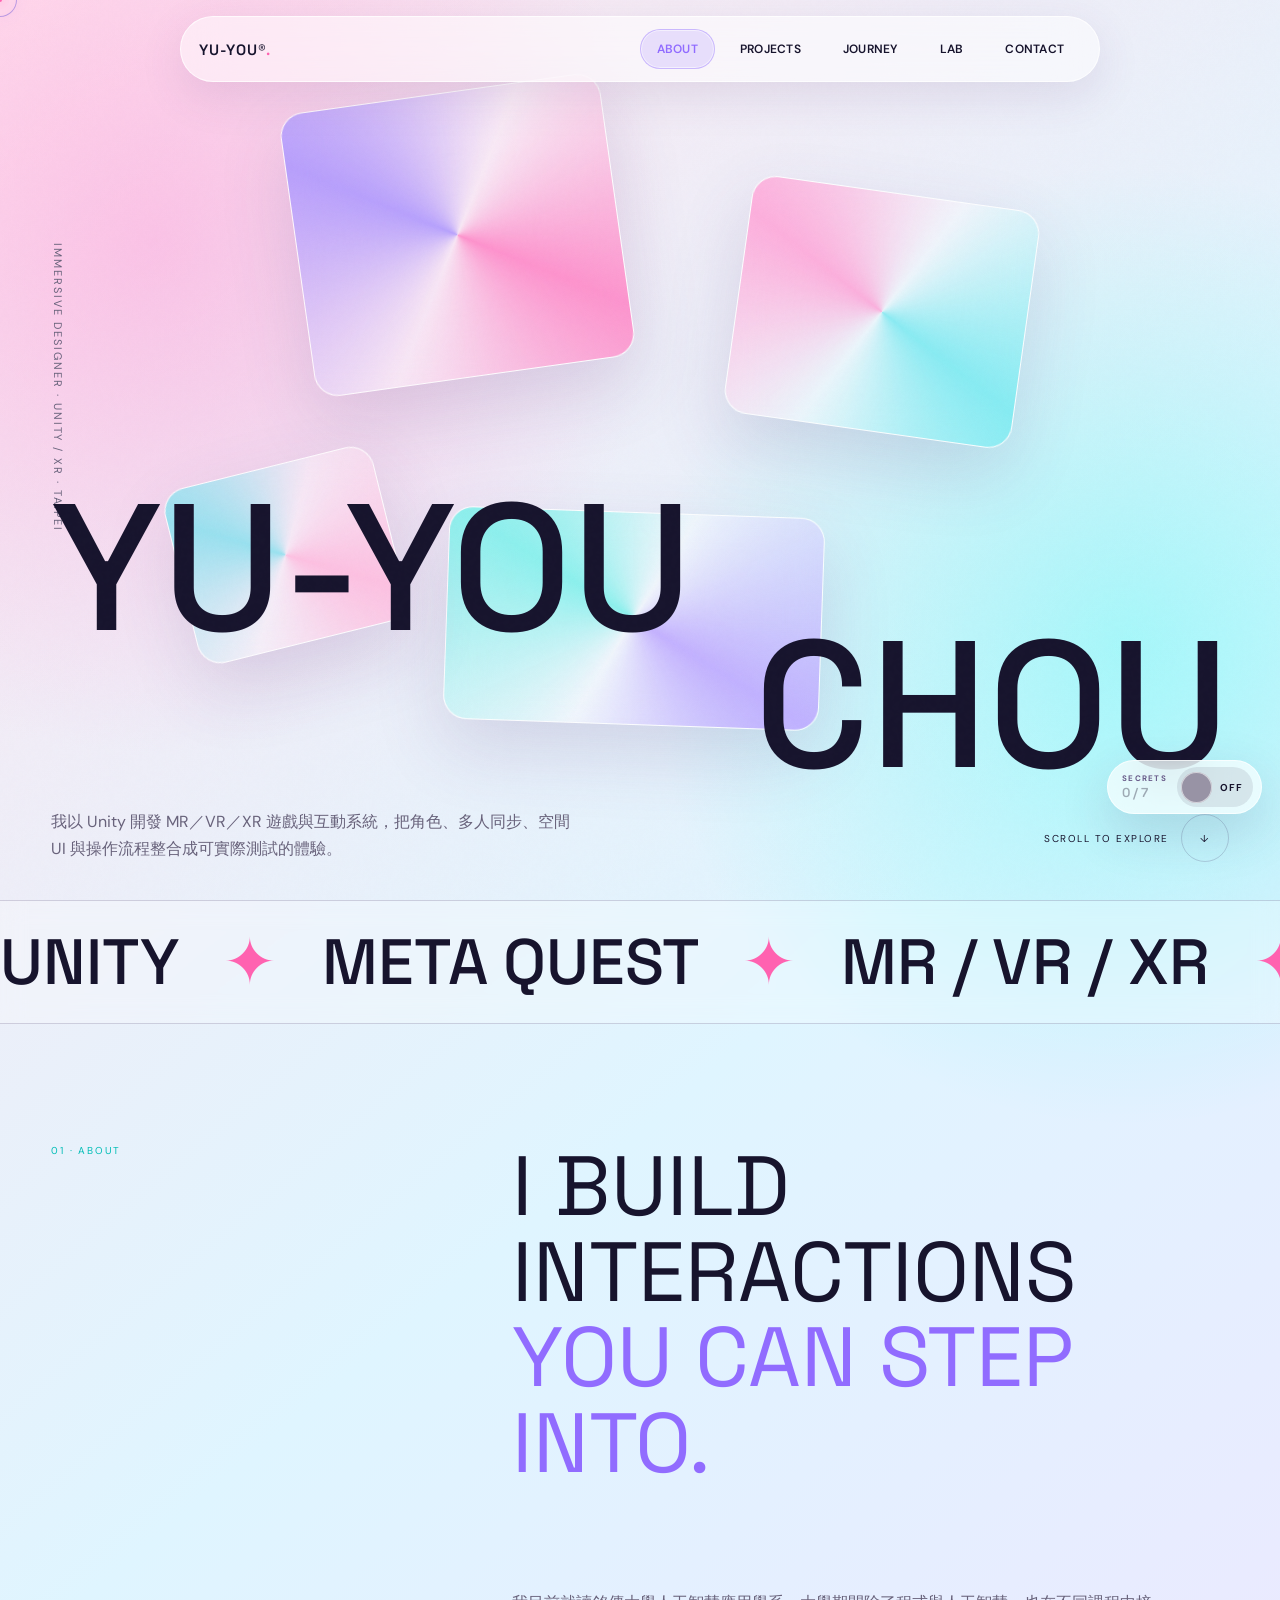
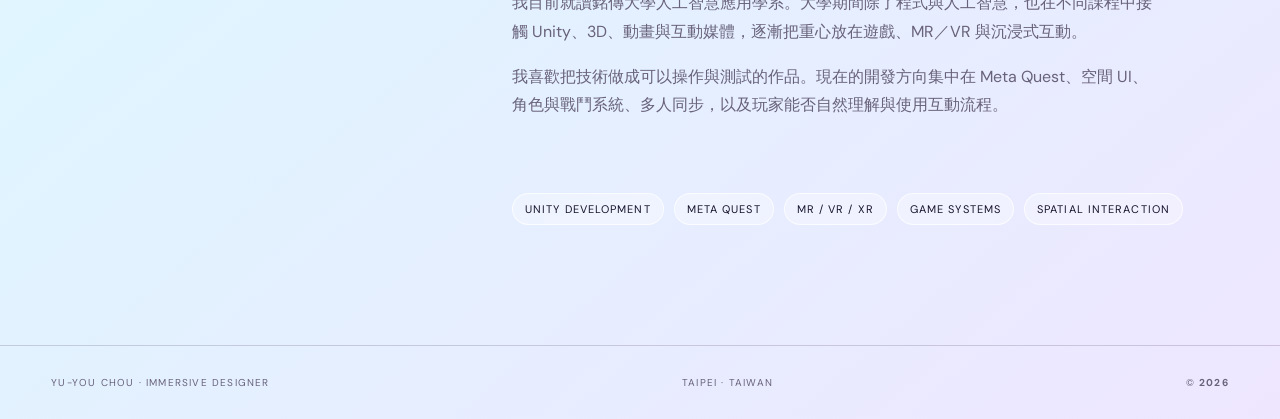
==== commit e803f591: "Add files via upload" ====
--- a/index.html
+++ b/index.html
@@ -5,13 +5,20 @@
 <meta name="viewport" content="width=device-width,initial-scale=1">
 <meta name="description" content="YU-YOU CHOU 的 Unity、Meta Quest、MR／VR／XR、多人遊戲與互動系統作品集。">
 <meta name="theme-color" content="#ffe6f0">
+<meta name="robots" content="index,follow">
 <meta property="og:title" content="YU-YOU CHOU | Immersive Designer">
 <meta property="og:description" content="Unity、MR／VR／XR 與空間互動作品集。">
 <meta property="og:type" content="website">
+<meta property="og:site_name" content="YU-YOU CHOU Portfolio">
+<meta property="og:url" content="https://ninipomelo.github.io/">
 <meta property="og:image" content="assets/brawl-hero.jpg">
 <meta name="twitter:card" content="summary_large_image">
+<meta name="twitter:title" content="YU-YOU CHOU | Immersive Designer">
+<meta name="twitter:description" content="Unity、MR／VR／XR 與空間互動作品集。">
+<meta name="twitter:image" content="assets/brawl-hero.jpg">
 <title>YU-YOU CHOU | Immersive Designer</title>
-<link rel="icon" href="assets/brawl-hero.jpg">
+<link rel="canonical" href="https://ninipomelo.github.io/">
+<link rel="icon" href="assets/favicon.svg" type="image/svg+xml">
 <link rel="preconnect" href="https://fonts.googleapis.com">
 <link rel="preconnect" href="https://fonts.gstatic.com" crossorigin>
 <link href="https://fonts.googleapis.com/css2?family=DM+Sans:wght@400;500;600&family=Space+Grotesk:wght@400;500;600&display=swap" rel="stylesheet">
@@ -41,6 +48,8 @@
 }
 a{color:inherit}
 img{display:block;width:100%;height:100%;object-fit:cover}
+button,a,input,select,textarea{font:inherit}
+:focus-visible{outline:3px solid var(--teal);outline-offset:4px}
 ::selection{background:var(--pink);color:#fff}
 .page-view[hidden]{display:none!important}
 .noise{position:fixed;inset:0;z-index:20;pointer-events:none;opacity:.07;background-image:url("data:image/svg+xml,%3Csvg viewBox='0 0 180 180' xmlns='http://www.w3.org/2000/svg'%3E%3Cfilter id='n'%3E%3CfeTurbulence type='fractalNoise' baseFrequency='.9' numOctaves='3' stitchTiles='stitch'/%3E%3C/filter%3E%3Crect width='100%25' height='100%25' filter='url(%23n)' opacity='.22'/%3E%3C/svg%3E")}
@@ -134,6 +143,10 @@
 .project-meta{display:flex;justify-content:space-between;gap:14px;color:var(--dim);font-size:12px;letter-spacing:.08em}
 .project-card h3{margin:0;font:500 clamp(24px,3vw,38px)/1.05 "Space Grotesk";letter-spacing:0}
 .project-card p{margin:0;color:var(--dim);font-size:13px;line-height:1.65}
+.project-summary{display:grid;gap:8px;margin:0;padding-top:2px;border-top:1px solid var(--line)}
+.project-summary div{display:grid;grid-template-columns:58px 1fr;gap:12px;padding-top:8px}
+.project-summary dt{color:var(--teal);font-size:9px;font-weight:700;letter-spacing:.12em}
+.project-summary dd{margin:0;color:var(--fg);font-size:11px;line-height:1.5}
 .detail-top{display:flex;justify-content:space-between;align-items:center;gap:18px;margin-bottom:28px;color:var(--dim);font-size:12px;letter-spacing:.12em}
 .back-link{display:inline-flex;align-items:center;gap:8px;text-decoration:none;color:var(--dim);font-weight:700}
 .back-link:hover{color:var(--purple)}
@@ -274,6 +287,34 @@
 .future-copy span{color:var(--purple)}
 .detail-hero{overflow:hidden;border:1px solid rgba(255,255,255,.72);border-radius:24px;aspect-ratio:16/10;background:rgba(255,255,255,.24);box-shadow:0 28px 70px rgba(90,65,130,.13)}
 .detail-hero img{object-fit:cover}
+.media-section-head{display:flex;justify-content:space-between;gap:24px;align-items:end;padding:12px 0 2px;border-bottom:1px solid var(--line)}
+.media-section-head h3{margin:0;font:500 32px/1 "Space Grotesk";letter-spacing:0}
+.media-section-head span{color:var(--teal);font-size:10px;letter-spacing:.14em;text-align:right}
+.media-gallery{display:grid;grid-template-columns:repeat(2,minmax(0,1fr));gap:18px}
+.media-card{overflow:hidden;margin:0;border:1px solid rgba(255,255,255,.72);border-radius:18px;background:rgba(255,255,255,.28);box-shadow:0 24px 60px rgba(90,65,130,.11)}
+.media-card[data-span="wide"]{grid-column:1/-1}
+.media-expand{position:relative;display:grid;width:100%;min-height:220px;border:0;background:rgba(255,255,255,.22);padding:0;cursor:zoom-in}
+.media-expand::after{content:"+";position:absolute;right:14px;top:14px;display:grid;place-items:center;width:38px;height:38px;border:1px solid rgba(255,255,255,.72);border-radius:50%;background:rgba(23,20,45,.72);color:#fff;font:500 20px/1 "Space Grotesk";opacity:.78;transition:transform .25s,opacity .25s}
+.media-expand:hover::after,.media-expand:focus-visible::after{opacity:1;transform:scale(1.08)}
+.media-card img{width:100%;height:auto;max-height:680px;object-fit:contain;background:rgba(255,255,255,.26)}
+.media-card figcaption,.video-frame figcaption{display:flex;justify-content:space-between;gap:18px;padding:14px 16px;color:var(--dim);font-size:12px;line-height:1.5}
+.media-card figcaption span,.video-frame figcaption span{color:var(--teal);font-size:9px;letter-spacing:.12em;white-space:nowrap}
+.video-frame{overflow:hidden;margin:0;border:1px solid rgba(255,255,255,.72);border-radius:24px;background:rgba(23,20,45,.88);box-shadow:0 28px 70px rgba(90,65,130,.16)}
+.video-frame video{display:block;width:100%;height:auto;max-height:min(74vh,760px);background:#111;object-fit:contain}
+.course-media-group{display:grid;gap:18px;padding-top:10px}
+.course-source{margin:0;color:var(--dim);font-size:13px;line-height:1.7}
+.media-missing{display:flex;justify-content:space-between;gap:18px;align-items:center;border:1px dashed rgba(145,108,255,.42);border-radius:16px;background:rgba(145,108,255,.08);padding:16px 18px;color:var(--dim);font-size:12px;line-height:1.55}
+.media-missing strong{color:var(--purple);font-size:10px;letter-spacing:.14em;white-space:nowrap}
+.media-lightbox{width:min(94vw,1280px);max-width:none;border:1px solid rgba(255,255,255,.24);border-radius:20px;background:rgba(17,14,34,.96);color:#fff;padding:0;box-shadow:0 32px 120px rgba(23,20,45,.64)}
+.media-lightbox::backdrop{background:rgba(15,12,28,.82);backdrop-filter:blur(14px)}
+.lightbox-stage{position:relative;display:grid;place-items:center;min-height:min(78vh,820px);padding:58px 72px 24px}
+.lightbox-stage img{width:auto;height:auto;max-width:100%;max-height:72vh;object-fit:contain}
+.lightbox-close,.lightbox-nav{position:absolute;z-index:2;display:grid;place-items:center;border:1px solid rgba(255,255,255,.28);border-radius:50%;background:rgba(255,255,255,.1);color:#fff;cursor:pointer}
+.lightbox-close{right:18px;top:18px;width:42px;height:42px;font-size:20px}
+.lightbox-nav{top:50%;width:46px;height:46px;transform:translateY(-50%);font-size:24px}
+.lightbox-prev{left:16px}.lightbox-next{right:16px}
+.lightbox-caption{display:flex;justify-content:space-between;gap:20px;width:100%;padding-top:18px;color:rgba(255,255,255,.72);font-size:12px;line-height:1.5}
+.lightbox-count{color:#78eee7;letter-spacing:.12em;white-space:nowrap}
 .detail-columns{display:grid;grid-template-columns:repeat(2,minmax(0,1fr));gap:18px}
 .detail-columns .game-panel{height:100%}
 .flow-gallery{display:grid;grid-template-columns:repeat(3,minmax(0,1fr));gap:18px}
@@ -315,6 +356,7 @@
   .hero-bottom{align-items:start}
   .scroll-cue{display:none}
   .intro,.capabilities,.tools,.game-shell{grid-template-columns:1fr;gap:35px}
+  .game-copy{position:static}
 
   .hero h1{font-size:64px}
   .big-copy{font-size:46px}
@@ -331,7 +373,16 @@
   .section-heading h2{font-size:46px}
   .timeline-item{grid-template-columns:1fr;gap:12px}
   .timeline-index{display:none}
-  .skill-groups,.detail-columns,.flow-gallery,.result-gallery,.challenge-grid{grid-template-columns:1fr}
+  .skill-groups,.detail-columns,.flow-gallery,.result-gallery,.challenge-grid,.media-gallery{grid-template-columns:1fr}
+  .media-card[data-span="wide"]{grid-column:auto}
+  .media-section-head{display:grid;align-items:start}
+  .media-section-head span{text-align:left}
+  .media-expand{min-height:0}
+  .media-card figcaption,.video-frame figcaption,.media-missing{display:grid}
+  .lightbox-stage{min-height:70vh;padding:58px 14px 20px}
+  .lightbox-stage img{max-height:62vh}
+  .lightbox-nav{top:auto;bottom:64px}
+  .lightbox-prev{left:16px}.lightbox-next{right:16px}
   .future-copy{font-size:36px}
   .camp-note{grid-template-columns:100px 1fr}
   .intro-note,.intro-meta{grid-column:1}
@@ -364,7 +415,7 @@
   .reveal{opacity:1;transform:none}
 }
 </style>
-<link rel="stylesheet" href="interaction-system.css">
+<link rel="stylesheet" href="interaction-system.css?v=20260927-1">
 </head>
 <body>
 <div class="noise"></div>
@@ -402,7 +453,7 @@
     <span>UNITY <b>✦</b> META QUEST <b>✦</b> MR / VR / XR <b>✦</b> MULTIPLAYER <b>✦</b> SPATIAL INTERACTION <b>✦</b>&nbsp;</span>
   </div>
 </div>
-<section class="intro page-view" id="about" data-route="about">
+<section class="intro page-view" id="about-profile" data-route="about">
   <span class="label reveal">01 · ABOUT</span>
   <h2 class="big-copy reveal">I BUILD INTERACTIONS <span class="dim">YOU CAN STEP INTO.</span></h2>
   <div class="intro-note reveal">
@@ -437,9 +488,9 @@
   </div>
   <div class="timeline reveal">
     <article class="timeline-item"><small>UNIVERSITY</small><div><h3>程式設計與人工智慧</h3><p>在人工智慧應用學系的課程中建立程式邏輯、資料處理與問題拆解經驗。</p></div><span class="timeline-index">01</span></article>
-    <article class="timeline-item"><small>COURSEWORK</small><div><h3>3D、動畫與互動媒體</h3><p>分別在 3D 動畫設計、3D 電腦動畫（二）、互動媒體設計與遊戲程式設計中使用 Maya、p5.js 與 Adobe Animate 製作課程作品。</p></div><span class="timeline-index">02</span></article>
+    <article class="timeline-item"><small>COURSEWORK</small><div><h3>3D、動畫與互動媒體</h3><p>在「3D動畫設計」與「3D電腦動畫（二）」中分別進行 3D 課程練習；「互動媒體設計」使用 p5.js，「遊戲程式設計」則使用 Adobe Animate 製作作品。</p></div><span class="timeline-index">02</span></article>
     <article class="timeline-item"><small>UNITY PRACTICE</small><div><h3>Unity 語音西洋棋</h3><p>在程式設計（四）中以 Unity 結合 OpenAI Whisper，嘗試用語音移動棋子，並整合棋盤規則與簡單 AI 對戰。</p></div><span class="timeline-index">03</span></article>
-    <article class="timeline-item"><small>CAPSTONE</small><div><h3>Brawl & Turn</h3><p>畢業專題聚焦 Meta Quest、MR／VR、手部互動、角色戰鬥、多人同步與 Same Room 空間定位測試。</p></div><span class="timeline-index">04</span></article>
+    <article class="timeline-item"><small>CAPSTONE</small><div><h3>Brawl & Qualifying</h3><p>畢業專題聚焦 Meta Quest、MR／VR、手部互動、角色戰鬥、多人同步與 Same Room 空間定位測試。</p></div><span class="timeline-index">04</span></article>
     <article class="timeline-item"><small>2025 SUMMER</small><div><h3>AI 與機器人暑期課程暨競賽營隊</h3><p>使用 Docker 執行 RoboCasa，接觸虛擬機器人訓練環境與 AI 在模擬場景中的應用方式。</p></div><span class="timeline-index">05</span></article>
   </div>
 </section>
@@ -455,7 +506,7 @@
 <section class="future-section page-view" data-route="journey">
   <div class="section-heading reveal"><h2>Future / Next</h2><p>研究所階段希望補強的方向。</p></div>
   <p class="future-copy reveal">從「功能能不能運作」再往前一步，持續學習 <span>game design、player experience、XR interaction</span> 與玩家測試方法，讓技術真正成為容易理解、值得投入的互動體驗。</p>
-  <div class="camp-note reveal"><img src="assets/ai-camp.png" alt="2025 AI 與機器人暑期課程暨競賽營隊活動看板" loading="lazy"><p>不同領域的實作經驗也提醒我，AI、機器人與沉浸式互動可以互相啟發，但作品仍需要回到明確的使用情境、操作流程與測試結果。</p></div>
+  <div class="camp-note reveal"><img src="assets/ai-camp.png" alt="2025 AI 與機器人暑期課程暨競賽營隊活動看板" width="480" height="640" loading="lazy" decoding="async"><p>不同領域的實作經驗也提醒我，AI、機器人與沉浸式互動可以互相啟發，但作品仍需要回到明確的使用情境、操作流程與測試結果。</p></div>
 </section>
 <section class="projects-hub page-view" id="projects" data-route="projects">
   <div class="hub-head reveal">
@@ -478,25 +529,25 @@
   </div>
   <div class="project-grid reveal" aria-label="Project list">
     <a class="project-card featured interactive" href="#project-you-graduation-topic" data-categories="game unity vrmr">
-      <div class="project-card-media" data-label="FEATURED"><img src="assets/brawl-hero.jpg" alt="Brawl & Turn MR 戰鬥與手部操作畫面" loading="eager"></div>
-      <div class="project-card-body"><div class="project-tags"><span>UNITY</span><span>META QUEST</span><span>MR / VR</span><span>MULTIPLAYER</span></div><div class="project-meta"><span>CAPSTONE · TESTING</span><span>P01</span></div><h3>Brawl & Turn</h3><p>以 Meta Quest 為平台，整合手部互動、角色戰鬥、多人同步與共享空間測試的畢業專題。</p></div>
+      <div class="project-card-media" data-label="FEATURED"><img src="assets/brawl-hero.jpg" alt="Brawl & Qualifying MR 戰鬥與手部操作畫面" width="714" height="589" loading="eager" decoding="async"></div>
+      <div class="project-card-body"><div class="project-tags"><span>UNITY</span><span>META QUEST</span><span>MR / VR</span><span>MULTIPLAYER</span></div><div class="project-meta"><span>WAITING FOR UPDATED ASSETS</span><span>P01</span></div><h3>Brawl & Qualifying</h3><p>以 Meta Quest 為平台，整合手部互動、角色戰鬥、多人同步與共享空間測試的畢業專題。</p><dl class="project-summary"><div><dt>WHAT</dt><dd>多人 XR 角色對戰原型</dd></div><div><dt>MY ROLE</dt><dd>XR、遊戲流程與多人系統整合</dd></div><div><dt>TYPE</dt><dd>畢業專題／等待新版素材</dd></div></dl></div>
     </a>
     <a class="project-card interactive" href="#project-voice-chess" data-categories="game unity">
-      <div class="project-card-media" data-label="UNITY"><img src="assets/voice-chess.png" alt="Unity 語音西洋棋執行畫面" loading="lazy"></div>
-      <div class="project-card-body"><div class="project-tags"><span>UNITY</span><span>C#</span><span>VOICE</span><span>AI</span></div><div class="project-meta"><span>COURSE PROJECT</span><span>P02</span></div><h3>Unity 語音西洋棋</h3><p>結合 OpenAI Whisper、棋盤規則與簡單 AI，讓語音成為主要操作輸入。</p></div>
+      <div class="project-card-media" data-label="UNITY"><img src="assets/media/p02-voice-chess/chess-overview.png" alt="Unity 語音西洋棋執行畫面" width="1466" height="937" loading="lazy" decoding="async"></div>
+      <div class="project-card-body"><div class="project-tags"><span>UNITY</span><span>C#</span><span>VOICE</span><span>AI</span></div><div class="project-meta"><span>COURSE PROJECT</span><span>P02</span></div><h3>Unity 語音西洋棋</h3><p>結合 OpenAI Whisper、棋盤規則與簡單 AI，讓語音成為主要操作輸入。</p><dl class="project-summary"><div><dt>WHAT</dt><dd>以語音操作的西洋棋遊戲</dd></div><div><dt>MY ROLE</dt><dd>Unity 程式與輸入流程整合</dd></div><div><dt>TYPE</dt><dd>「程式設計（四）」課程作品</dd></div></dl></div>
     </a>
     <a class="project-card interactive" href="#project-p5js-creative-sketch" data-categories="interaction p5">
-      <div class="project-card-media" data-label="P5.JS"><img src="assets/lacquer-fan.png" alt="數位漆扇工坊 p5.js 操作畫面" loading="lazy"></div>
-      <div class="project-card-body"><div class="project-tags"><span>P5.JS</span><span>INTERACTION</span><span>CRAFT</span></div><div class="project-meta"><span>INTERACTIVE MEDIA</span><span>P03</span></div><h3>數位漆扇工坊</h3><p>以滴色、攪拌與扇面拓印，把漆扇工藝轉化成可以操作的數位互動。</p></div>
+      <div class="project-card-media" data-label="P5.JS"><img src="assets/media/p03-lacquer-fan/lacquer-interface.png" alt="數位漆扇工坊 p5.js 操作畫面" width="1917" height="768" loading="lazy" decoding="async"></div>
+      <div class="project-card-body"><div class="project-tags"><span>P5.JS</span><span>INTERACTION</span><span>CRAFT</span></div><div class="project-meta"><span>INTERACTIVE MEDIA</span><span>P03</span></div><h3>數位漆扇工坊</h3><p>以滴色、攪拌與扇面拓印，把漆扇工藝轉化成可以操作的數位互動。</p><dl class="project-summary"><div><dt>WHAT</dt><dd>可操作的數位水拓染體驗</dd></div><div><dt>MY ROLE</dt><dd>p5.js 互動與視覺行為實作</dd></div><div><dt>TYPE</dt><dd>「互動媒體設計」課程作品</dd></div></dl></div>
     </a>
-    <article class="project-card is-static" data-categories="game animation">
-      <div class="project-card-media" data-label="ADOBE ANIMATE"><img src="assets/animate-game.png" alt="遊戲程式設計 Adobe Animate 課程作品" loading="lazy"></div>
-      <div class="project-card-body"><div class="project-tags"><span>ADOBE ANIMATE</span><span>GAME FLOW</span></div><div class="project-meta"><span>GAME PROGRAMMING</span><span>P04</span></div><h3>Adobe Animate 遊戲</h3><p>包含故事開場、角色介紹、關卡、提示與勝負結果的課程遊戲作品。</p></div>
-    </article>
-    <article class="project-card is-static" data-categories="animation interaction">
-      <div class="project-card-media" data-label="MAYA"><img src="assets/maya-scene.jpg" alt="3D 電腦動畫二森林場景作品" loading="lazy"></div>
-      <div class="project-card-body"><div class="project-tags"><span>MAYA</span><span>3D</span><span>ANIMATION</span></div><div class="project-meta"><span>COURSE ARCHIVE</span><span>P05</span></div><h3>3D / Animation Studies</h3><p>分別整理 3D 動畫設計與 3D 電腦動畫（二）的動畫、材質、燈光與場景練習。</p></div>
-    </article>
+    <a class="project-card interactive" href="#project-undead-rush" data-categories="game animation">
+      <div class="project-card-media" data-label="ADOBE ANIMATE"><img src="assets/media/p04-undead-rush/undead-gameplay.png" alt="亡靈衝刺 Adobe Animate 遊戲畫面" width="1312" height="692" loading="lazy" decoding="async"></div>
+      <div class="project-card-body"><div class="project-tags"><span>ADOBE ANIMATE</span><span>GAME FLOW</span></div><div class="project-meta"><span>GAME PROGRAMMING</span><span>P04</span></div><h3>亡靈衝刺</h3><p>包含故事開場、角色介紹、關卡、提示與勝負結果的課程遊戲作品。</p><dl class="project-summary"><div><dt>WHAT</dt><dd>橫向角色冒險遊戲</dd></div><div><dt>MEDIA</dt><dd>Gameplay 影片與五張流程畫面</dd></div><div><dt>TYPE</dt><dd>「遊戲程式設計」課程作品</dd></div></dl></div>
+    </a>
+    <a class="project-card interactive" href="#project-3d-animation" data-categories="animation interaction">
+      <div class="project-card-media" data-label="MAYA"><img src="assets/media/p05-3d-animation/3d-computer-animation-2/forest-scene.jpg" alt="3D 電腦動畫（二）森林場景作品" width="772" height="472" loading="lazy" decoding="async"></div>
+      <div class="project-card-body"><div class="project-tags"><span>MAYA</span><span>3D</span><span>ANIMATION</span></div><div class="project-meta"><span>TWO COURSE ARCHIVES</span><span>P05</span></div><h3>3D / Animation</h3><p>分開整理「3D動畫設計」與「3D電腦動畫（二）」的 Maya 課程作品，不混用兩門課的素材。</p><dl class="project-summary"><div><dt>COURSE A</dt><dd>3D動畫設計／2 張畫面</dd></div><div><dt>COURSE B</dt><dd>3D電腦動畫（二）／4 張作品</dd></div><div><dt>MEDIA</dt><dd>原始動畫影片尚未提供</dd></div></dl></div>
+    </a>
   </div>
 </section>
 <section class="game-showcase page-view" id="project-you-graduation-topic" data-route="project-you-graduation-topic" aria-labelledby="game-title">
@@ -504,10 +555,10 @@
   <div class="game-shell">
     <div class="game-copy reveal">
       <span class="label">02 · FEATURED PROJECT</span>
-      <h2 id="game-title">Brawl<br>& Turn</h2>
+      <h2 id="game-title">Brawl<br>& Qualifying</h2>
       <p>以 Meta Quest 為平台的虛實共域手勢互動系統，整合 MR／VR、角色戰鬥、空間 UI、多人體驗與 Same Room 定位測試。</p>
       <span class="game-status">PROTOTYPE / TESTING</span>
-      <div class="game-facts" aria-label="Brawl and Turn details">
+      <div class="game-facts" aria-label="Brawl and Qualifying details">
         <div class="game-fact"><small>ENGINE</small><strong>Unity / C#</strong></div>
         <div class="game-fact"><small>DEVICE</small><strong>Quest 3 / 3S</strong></div>
         <div class="game-fact"><small>MODE</small><strong>MR / VR</strong></div>
@@ -515,21 +566,21 @@
       </div>
     </div>
     <div class="game-stage">
-      <figure class="detail-hero reveal"><img src="assets/brawl-hero.jpg" alt="Brawl & Turn MR 戰鬥畫面，包含遊戲地圖、空間介面與手部操作"></figure>
+      <figure class="detail-hero reveal"><img src="assets/brawl-hero.jpg" alt="Brawl & Qualifying MR 戰鬥畫面，包含遊戲地圖、空間介面與手部操作" width="714" height="589" decoding="async"></figure>
       <div class="detail-columns">
         <article class="game-panel reveal"><h3>Overview</h3><p>專題包含 BRAWL、QUALIFYING、Online 與 Same Room 等模式方向。玩家在頭戴裝置中選擇房間、地圖與角色，進入戰鬥後操作移動、跳躍、攻擊與防禦，最後由系統判定勝負。</p></article>
         <article class="game-panel reveal"><h3>Problem / Motivation</h3><p>目標不只是讓功能可以執行，而是把 XR 操作、遊戲流程與多人狀態放進同一套體驗，處理玩家是否看得懂介面、不同裝置是否能看到一致狀態，以及共享空間定位是否合理。</p></article>
       </div>
-      <div class="game-loop reveal" aria-label="Brawl and Turn player flow">
+      <div class="game-loop reveal" aria-label="Brawl and Qualifying player flow">
         <div class="loop-step"><span>01 · SETUP</span><strong>模式與房間</strong><p>選擇模式、建立或加入房間，並確認玩家人數。</p></div>
         <div class="loop-step"><span>02 · SELECT</span><strong>地圖與角色</strong><p>透過空間介面選擇地圖、角色與進入條件。</p></div>
         <div class="loop-step"><span>03 · PLAY</span><strong>倒數與戰鬥</strong><p>整合移動、跳躍、攻擊、防禦、血量與動畫狀態。</p></div>
         <div class="loop-step"><span>04 · RESULT</span><strong>勝負結果</strong><p>同步遊戲狀態，顯示 Victory 或 Defeat 結果。</p></div>
       </div>
-      <div class="flow-gallery" aria-label="Brawl and Turn player flow screenshots">
-        <figure class="gallery-item reveal"><img src="assets/brawl-room.jpg" alt="Brawl & Turn 房間與玩家人數選擇"><figcaption>ROOM · 房間與玩家人數</figcaption></figure>
-        <figure class="gallery-item reveal"><img src="assets/brawl-map.jpg" alt="Brawl & Turn 地圖選擇"><figcaption>MAP · 地圖選擇</figcaption></figure>
-        <figure class="gallery-item reveal"><img src="assets/brawl-role.jpg" alt="Brawl & Turn Wendy 角色選擇"><figcaption>ROLE · 角色選擇</figcaption></figure>
+      <div class="flow-gallery" aria-label="Brawl and Qualifying player flow screenshots">
+         <figure class="gallery-item reveal"><img src="assets/brawl-room.jpg" alt="Brawl & Qualifying 房間與玩家人數選擇" width="412" height="600" loading="lazy" decoding="async"><figcaption>ROOM · 房間與玩家人數</figcaption></figure>
+         <figure class="gallery-item reveal"><img src="assets/brawl-map.jpg" alt="Brawl & Qualifying 地圖選擇" width="525" height="512" loading="lazy" decoding="async"><figcaption>MAP · 地圖選擇</figcaption></figure>
+         <figure class="gallery-item reveal"><img src="assets/brawl-role.jpg" alt="Brawl & Qualifying Wendy 角色選擇" width="569" height="831" loading="lazy" decoding="async"><figcaption>ROLE · 角色選擇</figcaption></figure>
       </div>
       <article class="game-panel reveal">
         <h3>Technology / Implementation</h3>
@@ -550,9 +601,11 @@
           <div class="challenge-card"><h4>VR 新手操作</h4><p><b>問題：</b>第一次接觸的玩家可能看不懂提示或移動方向。<br><b>調整：</b>重新安排面板位置、提示方式、操作順序與角色移動方向。</p></div>
         </div>
       </article>
-      <div class="result-gallery" aria-label="Brawl and Turn match results">
-        <figure class="gallery-item reveal"><img src="assets/brawl-defeat.jpg" alt="Brawl & Turn Defeat 對戰結果"><figcaption>RESULT · Defeat</figcaption></figure>
-        <figure class="gallery-item reveal"><img src="assets/brawl-victory.jpg" alt="Brawl & Turn Victory 對戰結果"><figcaption>RESULT · Victory</figcaption></figure>
+      <article class="game-panel reveal"><h3>Result / Current Status</h3><div class="status-list"><div class="status-item"><span>PLAYABLE FLOW</span><strong>已有模式、房間、地圖、角色、戰鬥與結果等流程畫面</strong></div><div class="status-item"><span>MULTIPLAYER</span><strong>持續測試玩家、動作與遊戲狀態同步</strong></div><div class="status-item"><span>SHARED SPACE</span><strong>Same Room 定位仍在比較與調整</strong></div></div></article>
+      <article class="game-panel reveal"><h3>Waiting for Updated Assets</h3><div class="status-list"><div class="status-item"><span>STATUS</span><strong>WAITING FOR USER ASSETS</strong></div><div class="status-item"><span>STILL NEEDED</span><strong>Gameplay / Quest 實機影片與最新專案截圖</strong></div><div class="status-item"><span>FINAL PASS</span><strong>圖片 Caption 與最終 Media Selection</strong></div></div></article>
+      <div class="result-gallery" aria-label="Brawl and Qualifying match results">
+        <figure class="gallery-item reveal"><img src="assets/brawl-defeat.jpg" alt="Brawl & Qualifying Defeat 對戰結果" width="586" height="375" loading="lazy" decoding="async"><figcaption>RESULT · Defeat</figcaption></figure>
+        <figure class="gallery-item reveal"><img src="assets/brawl-victory.jpg" alt="Brawl & Qualifying Victory 對戰結果" width="582" height="359" loading="lazy" decoding="async"><figcaption>RESULT · Victory</figcaption></figure>
       </div>
       <article class="game-panel reveal"><h3>What I Learned</h3><p>從單一功能實作進一步學習整合角色控制、戰鬥、UI 與多人同步，也在實機測試中理解空間定位、操作方式與玩家體驗之間的關係。成功連線只是第一步，完整體驗還需要讓玩家在正確時間看到一致狀態，並能自然理解操作。</p></article>
     </div>
@@ -568,10 +621,12 @@
       <div class="game-facts"><div class="game-fact"><small>ENGINE</small><strong>Unity</strong></div><div class="game-fact"><small>LANGUAGE</small><strong>C#</strong></div><div class="game-fact"><small>INPUT</small><strong>Voice</strong></div><div class="game-fact"><small>AI</small><strong>Simple Opponent</strong></div></div>
     </div>
     <div class="game-stage">
-      <figure class="detail-hero reveal"><img src="assets/voice-chess.png" alt="Unity 語音西洋棋執行與除錯畫面"></figure>
+      <div class="media-gallery reveal" aria-label="Unity 語音西洋棋圖片">
+        <figure class="media-card" data-span="wide"><button class="media-expand interactive" type="button" data-media-title="「程式設計（四）」課程作品－Unity 語音西洋棋執行與除錯畫面"><img src="assets/media/p02-voice-chess/chess-overview.png" alt="Unity 語音西洋棋執行與除錯畫面" width="1466" height="937" decoding="async"></button><figcaption><span>COURSE · 程式設計（四）</span>Unity 場景、棋盤、語音控制與 AI 行動紀錄</figcaption></figure>
+      </div>
       <article class="game-panel reveal"><h3>Overview</h3><p>語音不是附加功能，而是主要輸入方式。系統需要把語音辨識結果轉換成棋子與目標位置，再交由棋盤規則、回合狀態與簡單 AI 流程處理。</p></article>
+      <figure class="video-frame reveal"><video controls preload="metadata" playsinline poster="assets/media/p02-voice-chess/chess-overview.png"><source src="assets/media/p02-voice-chess/chess-gameplay.mp4" type="video/mp4">您的瀏覽器不支援影片播放。</video><figcaption><span>GAMEPLAY · 01:12</span>Unity 語音西洋棋操作與 AI 對戰錄影</figcaption></figure>
       <article class="game-panel reveal"><h3>Implementation</h3><div class="system-grid"><div class="system-card"><span>VOICE</span><strong>語音輸入</strong><p>使用 OpenAI Whisper 取得玩家指令。</p></div><div class="system-card"><span>PARSE</span><strong>指令解析</strong><p>將辨識文字對應到棋子與棋盤位置。</p></div><div class="system-card"><span>RULES</span><strong>棋盤規則</strong><p>讓移動結果配合西洋棋規則與回合流程。</p></div><div class="system-card"><span>AI FLOW</span><strong>簡單對戰</strong><p>整合玩家操作與簡單 AI 的行動順序。</p></div></div></article>
-      <figure class="detail-hero reveal"><img src="assets/voice-chess-flow.png" alt="Unity 語音西洋棋介面與程式執行畫面" loading="lazy"></figure>
       <article class="game-panel reveal"><h3>What I Learned</h3><p>這項作品讓我練習把語音輸入、遊戲規則、物件控制與 AI 流程整合到同一個 Unity 專案，也看見辨識結果如何影響操作是否清楚、穩定。</p></article>
     </div>
   </div>
@@ -579,11 +634,11 @@
 <section class="game-showcase page-view" id="project-p5js-creative-sketch" data-route="project-p5js-creative-sketch" aria-labelledby="p5-title">
   <div class="detail-top reveal">
     <a class="back-link interactive" href="#projects">← 返回專案列表</a>
-    <span>PROJECT / P02</span>
+    <span>PROJECT / P03</span>
   </div>
   <div class="game-shell">
     <div class="game-copy reveal">
-      <span class="label">02 · PROJECT DETAIL</span>
+      <span class="label">03 · PROJECT DETAIL</span>
       <h2 id="p5-title">數位漆扇<br>工坊</h2>
       <p>《數位漆扇工坊》是一個以傳統漆扇與水拓染為靈感的 p5.js 互動作品。使用者可以選色、拖曳滴管在水面滴入顏料，再用攪拌棒推動顏色流動，最後把扇面拖入水中完成拓印。</p>
       <span class="game-status">LIVE SKETCH</span>
@@ -611,10 +666,82 @@
         <div class="status-item"><span>PRINT</span><strong>將扇面拖入水中完成拓印</strong></div>
         <div class="status-item"><span>SAVE</span><strong>完成後可下載 PNG</strong></div>
       </div>
-      <div class="flow-gallery" aria-label="p5.js related works">
-        <figure class="gallery-item reveal"><img src="assets/lacquer-fan-result.png" alt="數位漆扇工坊扇面拓印結果" loading="lazy"><figcaption>OUTPUT · 扇面拓印結果</figcaption></figure>
-        <figure class="gallery-item reveal"><img src="assets/emotion-spectrum.png" alt="Emotion Spectrum 情緒光譜互動作品" loading="lazy"><figcaption>RELATED · Emotion Spectrum</figcaption></figure>
-        <figure class="gallery-item reveal"><img src="assets/gravity-garden.png" alt="Gravity Garden 互動作品" loading="lazy"><figcaption>RELATED · Gravity Garden</figcaption></figure>
+      <div class="media-section-head reveal"><h3>Project Gallery</h3><span>ORIGINAL RATIO · CLICK TO ENLARGE</span></div>
+      <div class="media-gallery" aria-label="數位漆扇工坊作品圖片">
+        <figure class="media-card reveal" data-span="wide"><button class="media-expand interactive" type="button" data-media-title="「互動媒體設計」作品－數位漆扇工坊操作介面"><img src="assets/media/p03-lacquer-fan/lacquer-interface.png" alt="數位漆扇工坊 p5.js 操作介面" width="1917" height="768" loading="lazy" decoding="async"></button><figcaption><span>INTERFACE</span>滴色、攪拌與扇面拓印操作畫面</figcaption></figure>
+        <figure class="media-card reveal"><button class="media-expand interactive" type="button" data-media-title="「互動媒體設計」作品－數位漆扇工坊拓印成品"><img src="assets/media/p03-lacquer-fan/lacquer-result.png" alt="數位漆扇工坊扇面拓印結果" width="570" height="493" loading="lazy" decoding="async"></button><figcaption><span>OUTPUT</span>完成拓印後的扇面與 PNG 下載介面</figcaption></figure>
+      </div>
+      <div class="media-section-head reveal"><h3>Same Course / Other Works</h3><span>SOURCE · 互動媒體設計</span></div>
+      <p class="course-source reveal">以下是同一門「互動媒體設計」課程中的其他 p5.js 作品，與《數位漆扇工坊》分開標示。</p>
+      <div class="media-gallery" aria-label="互動媒體設計其他作品">
+        <figure class="media-card reveal"><button class="media-expand interactive" type="button" data-media-title="「互動媒體設計」作品－Emotion Spectrum 情緒光譜"><img src="assets/media/p03-lacquer-fan/emotion-spectrum.png" alt="Emotion Spectrum 情緒光譜 p5.js 作品" width="1912" height="832" loading="lazy" decoding="async"></button><figcaption><span>OTHER WORK</span>Emotion Spectrum 情緒光譜</figcaption></figure>
+        <figure class="media-card reveal"><button class="media-expand interactive" type="button" data-media-title="「互動媒體設計」作品－Gravity Garden"><img src="assets/media/p03-lacquer-fan/gravity-garden.png" alt="Gravity Garden p5.js 作品" width="1917" height="731" loading="lazy" decoding="async"></button><figcaption><span>OTHER WORK</span>Gravity Garden</figcaption></figure>
+      </div>
+    </div>
+  </div>
+</section>
+<section class="game-showcase page-view" id="project-undead-rush" data-route="project-undead-rush" aria-labelledby="undead-title">
+  <div class="detail-top reveal"><a class="back-link interactive" href="#projects">← 返回專案列表</a><span>PROJECT / P04</span></div>
+  <div class="game-shell">
+    <div class="game-copy reveal">
+      <span class="label">04 · COURSE PROJECT</span><h2 id="undead-title">亡靈<br>衝刺</h2>
+      <p>「遊戲程式設計」課程中使用 Adobe Animate Tutorials 製作的遊戲作品。現有資料包含故事開場、角色登場、關卡遊玩、進階提示與勝負結果。</p>
+      <span class="game-status">GAMEPLAY AVAILABLE</span>
+      <div class="game-facts"><div class="game-fact"><small>SOFTWARE</small><strong>Adobe Animate</strong></div><div class="game-fact"><small>TYPE</small><strong>Course Game</strong></div><div class="game-fact"><small>FLOW</small><strong>Intro to Result</strong></div><div class="game-fact"><small>MEDIA</small><strong>Video + Stills</strong></div></div>
+    </div>
+    <div class="game-stage">
+      <figure class="video-frame reveal"><video controls preload="metadata" playsinline poster="assets/media/p04-undead-rush/undead-gameplay.png"><source src="assets/media/p04-undead-rush/undead-gameplay.mp4" type="video/mp4">您的瀏覽器不支援影片播放。</video><figcaption><span>GAMEPLAY · 02:09</span>「遊戲程式設計」課程作品完整操作錄影</figcaption></figure>
+      <div class="detail-columns">
+        <article class="game-panel reveal"><h3>Overview</h3><p>作品以森林與亡靈題材串接遊戲流程。從文字開場與角色介紹進入關卡，再以角色移動、敵人追逐、階段提示和勝負畫面構成完整體驗。</p></article>
+        <article class="game-panel reveal"><h3>Available Evidence</h3><p>資料夾中的五張截圖與 Gameplay 影片都來自「遊戲程式設計」，可以確認作品包含開場、角色、遊玩、Level 3 提示與 Victory 等畫面；未從其他課程補入素材。</p></article>
+      </div>
+      <div class="game-loop reveal" aria-label="亡靈衝刺遊戲流程">
+        <div class="loop-step"><span>01 · INTRO</span><strong>故事開場</strong><p>以場景和文字建立森林與亡靈背景。</p></div>
+        <div class="loop-step"><span>02 · CHARACTER</span><strong>角色登場</strong><p>介紹玩家角色與冒險目標。</p></div>
+        <div class="loop-step"><span>03 · PLAY</span><strong>關卡遊玩</strong><p>角色與幽靈在不同森林場景中移動。</p></div>
+        <div class="loop-step"><span>04 · RESULT</span><strong>勝負結果</strong><p>依遊玩結果顯示 Victory 或 Defeat。</p></div>
+      </div>
+      <div class="media-section-head reveal"><h3>Gameplay Gallery</h3><span>COURSE · 遊戲程式設計</span></div>
+      <div class="media-gallery" aria-label="亡靈衝刺作品圖片">
+        <figure class="media-card reveal"><button class="media-expand interactive" type="button" data-media-title="「遊戲程式設計」作品－亡靈衝刺故事開場"><img src="assets/media/p04-undead-rush/undead-intro.png" alt="亡靈衝刺故事開場畫面" width="1318" height="692" loading="lazy" decoding="async"></button><figcaption><span>INTRO</span>森林故事開場</figcaption></figure>
+        <figure class="media-card reveal"><button class="media-expand interactive" type="button" data-media-title="「遊戲程式設計」作品－亡靈衝刺角色介紹"><img src="assets/media/p04-undead-rush/undead-character.png" alt="亡靈衝刺角色介紹畫面" width="1315" height="695" loading="lazy" decoding="async"></button><figcaption><span>CHARACTER</span>玩家角色與任務介紹</figcaption></figure>
+        <figure class="media-card reveal" data-span="wide"><button class="media-expand interactive" type="button" data-media-title="「遊戲程式設計」作品－亡靈衝刺關卡遊玩"><img src="assets/media/p04-undead-rush/undead-gameplay.png" alt="亡靈衝刺關卡遊玩畫面" width="1312" height="692" loading="lazy" decoding="async"></button><figcaption><span>GAMEPLAY</span>玩家角色與幽靈的關卡畫面</figcaption></figure>
+        <figure class="media-card reveal"><button class="media-expand interactive" type="button" data-media-title="「遊戲程式設計」作品－亡靈衝刺 Level 3 提示"><img src="assets/media/p04-undead-rush/undead-level.png" alt="亡靈衝刺 Level 3 提示畫面" width="1313" height="693" loading="lazy" decoding="async"></button><figcaption><span>LEVEL 3</span>幽靈加速移動提示</figcaption></figure>
+        <figure class="media-card reveal"><button class="media-expand interactive" type="button" data-media-title="「遊戲程式設計」作品－亡靈衝刺 Victory 畫面"><img src="assets/media/p04-undead-rush/undead-victory.png" alt="亡靈衝刺 Victory 畫面" width="1317" height="670" loading="lazy" decoding="async"></button><figcaption><span>RESULT</span>Victory 與再次挑戰</figcaption></figure>
+      </div>
+    </div>
+  </div>
+</section>
+<section class="game-showcase page-view" id="project-3d-animation" data-route="project-3d-animation" aria-labelledby="animation-title">
+  <div class="detail-top reveal"><a class="back-link interactive" href="#projects">← 返回專案列表</a><span>PROJECT / P05</span></div>
+  <div class="game-shell">
+    <div class="game-copy reveal">
+      <span class="label">05 · COURSE ARCHIVE</span><h2 id="animation-title">3D /<br>Animation</h2>
+      <p>此頁整理兩門彼此獨立的 Maya 課程資料。每張圖都依原始第一層資料夾標示來源，不把「3D動畫設計」與「3D電腦動畫（二）」的作品合併描述。</p>
+      <span class="game-status">SOURCES SEPARATED</span>
+      <div class="game-facts"><div class="game-fact"><small>COURSE A</small><strong>3D動畫設計</strong></div><div class="game-fact"><small>COURSE B</small><strong>3D電腦動畫（二）</strong></div><div class="game-fact"><small>SOFTWARE</small><strong>Maya</strong></div><div class="game-fact"><small>MEDIA</small><strong>6 Stills</strong></div></div>
+    </div>
+    <div class="game-stage">
+      <article class="game-panel reveal"><h3>Source Rule</h3><p>本頁只依各課程資料夾中實際存在的文字與圖片說明。兩門課都使用 Maya，但作品、課程目的與媒體來源維持分開；未提供的原始影片不以其他圖片替代。</p></article>
+      <div class="course-media-group">
+        <div class="media-section-head reveal"><h3>3D動畫設計</h3><span>SOURCE · 自傳/3D動畫設計</span></div>
+        <p class="course-source reveal">資料說明為「用 Maya 剪出來的影片」；目前資料夾中可確認兩張期末作品畫面，內容為飲料罐、地形與文字編排。</p>
+        <div class="media-gallery" aria-label="3D動畫設計課程作品">
+          <figure class="media-card reveal"><button class="media-expand interactive" type="button" data-media-title="「3D動畫設計」期末作品－地形與飲料罐遠景"><img src="assets/media/p05-3d-animation/3d-animation-design/redbull-terrain-wide.png" alt="3D動畫設計期末作品地形與飲料罐遠景" width="1017" height="596" loading="lazy" decoding="async"></button><figcaption><span>3D動畫設計</span>期末作品畫面 1</figcaption></figure>
+          <figure class="media-card reveal"><button class="media-expand interactive" type="button" data-media-title="「3D動畫設計」期末作品－飲料罐近景"><img src="assets/media/p05-3d-animation/3d-animation-design/redbull-terrain-close.png" alt="3D動畫設計期末作品飲料罐近景" width="1017" height="593" loading="lazy" decoding="async"></button><figcaption><span>3D動畫設計</span>期末作品畫面 2</figcaption></figure>
+        </div>
+        <div class="media-missing reveal"><strong>MISSING MEDIA</strong><span>原始 Maya 動畫／輸出影片目前未在此課程資料夾中提供。</span></div>
+      </div>
+      <div class="course-media-group">
+        <div class="media-section-head reveal"><h3>3D電腦動畫（二）</h3><span>SOURCE · 自傳/3D電腦動畫（二）</span></div>
+        <p class="course-source reveal">資料說明為透過 Maya 製作高渲染作品與動畫；目前可確認的圖像包含賽車軌道、室內燈光場景與森林場景。</p>
+        <div class="media-gallery" aria-label="3D電腦動畫（二）課程作品">
+          <figure class="media-card reveal"><button class="media-expand interactive" type="button" data-media-title="「3D電腦動畫（二）」期中作品－賽車軌道近景"><img src="assets/media/p05-3d-animation/3d-computer-animation-2/race-track-close.png" alt="3D電腦動畫二賽車軌道近景" width="1445" height="837" loading="lazy" decoding="async"></button><figcaption><span>3D電腦動畫（二）</span>期中作品－賽車軌道近景</figcaption></figure>
+          <figure class="media-card reveal"><button class="media-expand interactive" type="button" data-media-title="「3D電腦動畫（二）」期中作品－賽車軌道俯視"><img src="assets/media/p05-3d-animation/3d-computer-animation-2/race-track-overview.png" alt="3D電腦動畫二賽車軌道俯視" width="1445" height="842" loading="lazy" decoding="async"></button><figcaption><span>3D電腦動畫（二）</span>期中作品－賽車軌道俯視</figcaption></figure>
+          <figure class="media-card reveal"><button class="media-expand interactive" type="button" data-media-title="「3D電腦動畫（二）」作業－室內燈光場景"><img src="assets/media/p05-3d-animation/3d-computer-animation-2/lighting-scene.png" alt="3D電腦動畫二室內燈光場景" width="960" height="540" loading="lazy" decoding="async"></button><figcaption><span>3D電腦動畫（二）</span>作業 1－室內燈光場景</figcaption></figure>
+          <figure class="media-card reveal"><button class="media-expand interactive" type="button" data-media-title="「3D電腦動畫（二）」作業－森林場景"><img src="assets/media/p05-3d-animation/3d-computer-animation-2/forest-scene.jpg" alt="3D電腦動畫二森林場景" width="772" height="472" loading="lazy" decoding="async"></button><figcaption><span>3D電腦動畫（二）</span>作業 2－森林場景</figcaption></figure>
+        </div>
+        <div class="media-missing reveal"><strong>MISSING MEDIA</strong><span>資料提到動畫，但原始動畫檔目前未在此課程資料夾中提供。</span></div>
       </div>
     </div>
   </div>
@@ -716,6 +843,7 @@
   <div class="contact-actions reveal">
     <a class="magnetic interactive" href="mailto:n0966785408@gmail.com">START A PROJECT</a>
     <a class="secondary-link interactive" href="mailto:n0966785408@gmail.com?subject=Portfolio%20Inquiry">EMAIL ME</a>
+    <a class="secondary-link interactive" href="https://github.com/NiniPomelo/NiniPomelo.github.io" target="_blank" rel="noopener">GITHUB</a>
   </div>
 </section>
 </main>
@@ -724,6 +852,15 @@
   <span>TAIPEI · TAIWAN</span>
   <span>© <b id="year"></b></span>
 </footer>
+<dialog class="media-lightbox" id="mediaLightbox" aria-label="作品圖片放大檢視">
+  <div class="lightbox-stage">
+    <button class="lightbox-close interactive" id="lightboxClose" type="button" aria-label="關閉圖片檢視">×</button>
+    <button class="lightbox-nav lightbox-prev interactive" id="lightboxPrev" type="button" aria-label="上一張圖片">‹</button>
+    <img id="lightboxImage" alt="">
+    <button class="lightbox-nav lightbox-next interactive" id="lightboxNext" type="button" aria-label="下一張圖片">›</button>
+    <div class="lightbox-caption"><span id="lightboxTitle"></span><span class="lightbox-count" id="lightboxCount"></span></div>
+  </div>
+</dialog>
 <script>
 const reduce=matchMedia("(prefers-reduced-motion: reduce)").matches;
 const fine=matchMedia("(pointer:fine)").matches;
@@ -752,6 +889,7 @@
     view.hidden=view.dataset.route!==currentRoute;
   });
   setActiveNav(currentRoute);
+  dispatchEvent(new CustomEvent("portfolio:routechange",{detail:{route:currentRoute}}));
   if(scrollToTop&&!reduce){
     scrollTo({top:0,behavior:"smooth"});
   }else if(scrollToTop){
@@ -807,6 +945,43 @@
 }
 applyProjectFilter("all");
 
+const lightbox=document.getElementById("mediaLightbox");
+const lightboxImage=document.getElementById("lightboxImage");
+const lightboxTitle=document.getElementById("lightboxTitle");
+const lightboxCount=document.getElementById("lightboxCount");
+const mediaTriggers=[...document.querySelectorAll(".media-expand")];
+let activeMediaTriggers=[];
+let lightboxIndex=0;
+function renderLightbox(index){
+  if(!activeMediaTriggers.length) return;
+  lightboxIndex=(index+activeMediaTriggers.length)%activeMediaTriggers.length;
+  const trigger=activeMediaTriggers[lightboxIndex];
+  const source=trigger.querySelector("img");
+  lightboxImage.src=source.currentSrc||source.src;
+  lightboxImage.alt=source.alt;
+  lightboxTitle.textContent=trigger.dataset.mediaTitle||source.alt;
+  lightboxCount.textContent=`${lightboxIndex+1} / ${activeMediaTriggers.length}`;
+}
+mediaTriggers.forEach((trigger,index)=>trigger.addEventListener("click",()=>{
+  const projectView=trigger.closest(".page-view");
+  activeMediaTriggers=[...(projectView||document).querySelectorAll(".media-expand")];
+  renderLightbox(activeMediaTriggers.indexOf(trigger));
+  lightbox.showModal();
+}));
+document.getElementById("lightboxClose").addEventListener("click",()=>lightbox.close());
+document.getElementById("lightboxPrev").addEventListener("click",()=>renderLightbox(lightboxIndex-1));
+document.getElementById("lightboxNext").addEventListener("click",()=>renderLightbox(lightboxIndex+1));
+lightbox.addEventListener("click",event=>{
+  if(event.target===lightbox) lightbox.close();
+});
+lightbox.addEventListener("keydown",event=>{
+  if(event.key==="ArrowLeft") renderLightbox(lightboxIndex-1);
+  if(event.key==="ArrowRight") renderLightbox(lightboxIndex+1);
+});
+addEventListener("portfolio:routechange",()=>{
+  if(lightbox.open) lightbox.close();
+});
+
 const cloud=document.querySelector(".visual-cloud");
 const cards=[...document.querySelectorAll(".float-card")];
 const scatter=()=>cloud.classList.toggle("scattered");
@@ -821,9 +996,14 @@
 if(!reduce){
   const physics=cards.map(()=>({x:0,y:0,vx:0,vy:0}));
   let pointer={x:-9999,y:-9999};
+  let heroFrame=0;
   cloud.addEventListener("pointermove",e=>{pointer={x:e.clientX,y:e.clientY}});
   cloud.addEventListener("pointerleave",()=>{pointer={x:-9999,y:-9999}});
-  (function animateCards(){
+  const animateCards=()=>{
+    if(document.hidden||document.body.dataset.page!=="about"){
+      heroFrame=0;
+      return;
+    }
     const cr=cloud.getBoundingClientRect();
     const inside=pointer.x>cr.left&&pointer.x<cr.right&&pointer.y>cr.top&&pointer.y<cr.bottom;
     const nx=inside?(pointer.x-cr.left)/cr.width-.5:0;
@@ -854,8 +1034,19 @@
       card.style.setProperty("--tx",`${p.x}px`);
       card.style.setProperty("--ty",`${p.y}px`);
     });
-    requestAnimationFrame(animateCards);
-  })();
+    heroFrame=requestAnimationFrame(animateCards);
+  };
+  const syncHeroMotion=()=>{
+    const shouldRun=!document.hidden&&document.body.dataset.page==="about";
+    if(shouldRun&&!heroFrame) heroFrame=requestAnimationFrame(animateCards);
+    if(!shouldRun&&heroFrame){
+      cancelAnimationFrame(heroFrame);
+      heroFrame=0;
+    }
+  };
+  addEventListener("portfolio:routechange",syncHeroMotion);
+  document.addEventListener("visibilitychange",syncHeroMotion);
+  syncHeroMotion();
 }
 
 const reveals=document.querySelectorAll(".reveal");
@@ -1067,15 +1258,23 @@
 });
 drawImageTool();
 
-addEventListener("scroll",()=>{
+const progressBar=document.querySelector(".progress");
+const parallaxElements=[...document.querySelectorAll("[data-parallax]")];
+let scrollFrame=0;
+const updateScrollEffects=()=>{
+  scrollFrame=0;
   const max=document.documentElement.scrollHeight-innerHeight;
-  document.querySelector(".progress").style.width=`${max>0?scrollY/max*100:0}%`;
+  progressBar.style.width=`${max>0?scrollY/max*100:0}%`;
   if(!reduce){
-    document.querySelectorAll("[data-parallax]").forEach(el=>{
+    parallaxElements.forEach(el=>{
       el.style.marginTop=`${scrollY*Number(el.dataset.parallax)}px`;
     });
   }
+};
+addEventListener("scroll",()=>{
+  if(!scrollFrame) scrollFrame=requestAnimationFrame(updateScrollEffects);
 },{passive:true});
+updateScrollEffects();
 
 if(fine&&!reduce){
   const cursor=document.querySelector(".cursor");
@@ -1107,6 +1306,6 @@
   magnet.addEventListener("pointerleave",()=>magnet.style.transform="");
 }
 </script>
-<script src="interaction-system.js"></script>
+<script src="interaction-system.js?v=20260927-1"></script>
 </body>
 </html>
--- a/interaction-system.css
+++ b/interaction-system.css
@@ -1,840 +1,988 @@
-/* Hidden interaction system: isolated from the portfolio's primary UI. */
-:root {
-  --secret-dark: #17142d;
-  --secret-panel: rgba(24, 20, 48, .86);
-  --secret-line: rgba(255, 255, 255, .18);
-  --secret-pink: #ff62b0;
-  --secret-teal: #45e5dc;
-  --secret-purple: #a78bfa;
-}
-
-body.game-mode {
-  overflow: hidden;
-}
-
-.interaction-prompt,
-.interaction-dock,
-.secret-toast,
-.secret-egg,
-.game-overlay {
-  font-family: "DM Sans", system-ui, sans-serif;
-}
-
-.interaction-prompt {
-  position: fixed;
-  right: max(18px, env(safe-area-inset-right));
-  bottom: max(18px, env(safe-area-inset-bottom));
-  z-index: 1200;
-  width: min(360px, calc(100vw - 36px));
-  border: 1px solid rgba(255, 255, 255, .74);
-  border-radius: 18px;
-  background: rgba(255, 255, 255, .76);
-  box-shadow: 0 24px 70px rgba(54, 38, 89, .22);
-  padding: 18px;
-  color: var(--secret-dark);
-  backdrop-filter: blur(24px);
-  transition: opacity .3s, transform .3s;
-}
-
-.interaction-prompt[hidden] {
-  display: none;
-}
-
-.interaction-prompt__label,
-.interaction-dock__eyebrow,
-.game-shell__eyebrow {
-  display: block;
-  margin-bottom: 8px;
-  color: #675a88;
-  font-size: 9px;
-  font-weight: 700;
-  letter-spacing: .16em;
-}
-
-.interaction-prompt h2 {
-  margin: 0 0 8px;
-  font: 600 24px/1.05 "Space Grotesk", sans-serif;
-  letter-spacing: 0;
-}
-
-.interaction-prompt p {
-  margin: 0;
-  color: #625d72;
-  font-size: 12px;
-  line-height: 1.6;
-}
-
-.interaction-prompt__actions {
-  display: grid;
-  grid-template-columns: 1fr 1fr;
-  gap: 10px;
-  margin-top: 16px;
-}
-
-.secret-button {
-  min-height: 42px;
-  border: 1px solid rgba(92, 69, 142, .24);
-  border-radius: 10px;
-  background: rgba(255, 255, 255, .56);
-  color: var(--secret-dark);
-  font: 700 11px "DM Sans", sans-serif;
-  letter-spacing: .08em;
-  cursor: pointer;
-}
-
-.secret-button--primary {
-  border-color: transparent;
-  background: linear-gradient(135deg, var(--secret-pink), #916cff);
-  color: #fff;
-}
-
-.secret-button:focus-visible,
-.interaction-toggle:focus-visible,
-.secret-egg:focus-visible,
-.game-icon-button:focus-visible,
-.game-control:focus-visible,
-.sudoku-cell:focus-visible,
-.sudoku-number:focus-visible {
-  outline: 3px solid var(--secret-teal);
-  outline-offset: 3px;
-}
-
-.interaction-dock {
-  position: fixed;
-  right: max(18px, env(safe-area-inset-right));
-  bottom: max(18px, env(safe-area-inset-bottom));
-  z-index: 1150;
-  display: flex;
-  align-items: center;
-  gap: 10px;
-  min-height: 52px;
-  border: 1px solid rgba(255, 255, 255, .7);
-  border-radius: 999px;
-  background: rgba(255, 255, 255, .66);
-  box-shadow: 0 18px 52px rgba(54, 38, 89, .16);
-  padding: 6px 8px 6px 14px;
-  color: var(--secret-dark);
-  backdrop-filter: blur(22px);
-  transition: opacity .3s, transform .3s;
-}
-
-.interaction-dock[hidden] {
-  display: none;
-}
-
-body[data-page="contact"] .interaction-dock {
-  top: 100px;
-  bottom: auto;
-}
-
-.interaction-dock__meta {
-  display: grid;
-  gap: 1px;
-}
-
-.interaction-dock__eyebrow {
-  margin: 0;
-  font-size: 8px;
-}
-
-.interaction-counter {
-  font: 600 13px "Space Grotesk", sans-serif;
-  letter-spacing: 0;
-}
-
-.interaction-counter[aria-hidden="true"] {
-  opacity: .35;
-}
-
-.interaction-toggle {
-  position: relative;
-  display: inline-flex;
-  align-items: center;
-  gap: 8px;
-  min-width: 76px;
-  min-height: 40px;
-  border: 0;
-  border-radius: 999px;
-  background: rgba(23, 20, 45, .09);
-  color: var(--secret-dark);
-  padding: 4px 9px 4px 4px;
-  font: 700 10px "DM Sans", sans-serif;
-  letter-spacing: .08em;
-  cursor: pointer;
-}
-
-.interaction-toggle::before {
-  content: "";
-  width: 31px;
-  height: 31px;
-  border-radius: 50%;
-  background: #9893a5;
-  box-shadow: inset 0 0 0 1px rgba(255, 255, 255, .58);
-  transition: background .25s, box-shadow .25s;
-}
-
-.interaction-toggle[aria-pressed="true"]::before {
-  background: linear-gradient(135deg, var(--secret-pink), var(--secret-purple));
-  box-shadow: 0 0 22px rgba(255, 98, 176, .42);
-}
-
-.secret-toast {
-  position: fixed;
-  left: 50%;
-  bottom: max(28px, env(safe-area-inset-bottom));
-  z-index: 1400;
-  width: min(430px, calc(100vw - 40px));
-  border: 1px solid rgba(255, 255, 255, .2);
-  border-radius: 14px;
-  background: rgba(23, 20, 45, .9);
-  box-shadow: 0 22px 66px rgba(23, 20, 45, .32);
-  padding: 14px 18px;
-  color: #fff;
-  font-size: 12px;
-  line-height: 1.5;
-  text-align: center;
-  backdrop-filter: blur(20px);
-  transform: translate(-50%, 18px);
-  opacity: 0;
-  pointer-events: none;
-  transition: opacity .3s, transform .3s;
-}
-
-.secret-toast.is-visible {
-  opacity: 1;
-  transform: translate(-50%, 0);
-}
-
-.secret-layer {
-  position: fixed;
-  inset: 0;
-  z-index: 1080;
-  pointer-events: none;
-}
-
-.secret-egg {
-  --egg-x: 0px;
-  --egg-y: 0px;
-  position: fixed;
-  left: var(--egg-left);
-  top: var(--egg-top);
-  display: grid;
-  place-items: center;
-  width: 54px;
-  height: 54px;
-  border: 1px solid rgba(255, 255, 255, .72);
-  border-radius: 16px;
-  background: rgba(255, 255, 255, .54);
-  box-shadow: 0 18px 45px rgba(59, 41, 92, .22), inset 0 0 25px rgba(255, 255, 255, .48);
-  color: var(--secret-dark);
-  padding: 0;
-  cursor: pointer;
-  pointer-events: auto;
-  backdrop-filter: blur(16px);
-  transform: translate3d(var(--egg-x), var(--egg-y), 0) scale(.72);
-  opacity: 0;
-  transition: opacity .35s, transform .35s, border-color .25s, box-shadow .25s;
-}
-
-.secret-egg.is-visible {
-  opacity: 1;
-  transform: translate3d(var(--egg-x), var(--egg-y), 0) scale(1);
-}
-
-.secret-egg.is-leaving {
-  opacity: 0;
-  transform: translate3d(var(--egg-x), calc(var(--egg-y) + 10px), 0) scale(.8);
-}
-
-.secret-egg:hover {
-  border-color: rgba(255, 98, 176, .75);
-  box-shadow: 0 20px 56px rgba(145, 108, 255, .3), 0 0 24px rgba(69, 229, 220, .18);
-}
-
-.secret-number__digit {
-  font: 600 22px/1 "Space Grotesk", sans-serif;
-  color: var(--secret-purple);
-  text-shadow: 0 0 16px rgba(145, 108, 255, .3);
-}
-
-.secret-snake__body {
-  display: flex;
-  gap: 3px;
-  align-items: center;
-  animation: secret-crawl 1.1s ease-in-out infinite alternate;
-}
-
-.secret-snake__body i {
-  display: block;
-  width: 7px;
-  height: 7px;
-  border-radius: 2px;
-  background: var(--secret-teal);
-  box-shadow: 0 0 10px rgba(69, 229, 220, .42);
-}
-
-.secret-snake__body i:first-child {
-  width: 10px;
-  height: 10px;
-  background: var(--secret-pink);
-}
-
-.secret-block__shape {
-  position: relative;
-  width: 32px;
-  height: 32px;
-}
-
-.secret-block__shape i {
-  position: absolute;
-  width: 14px;
-  height: 14px;
-  border: 1px solid rgba(255, 255, 255, .6);
-  border-radius: 3px;
-  background: linear-gradient(135deg, var(--secret-pink), var(--secret-purple));
-  box-shadow: 0 0 12px rgba(255, 98, 176, .25);
-}
-
-.secret-block__shape i:nth-child(1) { left: 1px; top: 1px; }
-.secret-block__shape i:nth-child(2) { left: 16px; top: 1px; }
-.secret-block__shape i:nth-child(3) { left: 16px; top: 16px; }
-.secret-block__shape i:nth-child(4) { left: 1px; top: 16px; }
-
-.secret-block {
-  animation: secret-drop 1.5s cubic-bezier(.22, .8, .25, 1) infinite alternate;
-}
-
-.game-overlay {
-  position: fixed;
-  inset: 0;
-  z-index: 2100;
-  display: grid;
-  place-items: center;
-  overflow: auto;
-  background: rgba(14, 10, 30, .74);
-  padding: max(18px, env(safe-area-inset-top)) max(18px, env(safe-area-inset-right)) max(18px, env(safe-area-inset-bottom)) max(18px, env(safe-area-inset-left));
-  color: #f8f6ff;
-  backdrop-filter: blur(24px);
-  opacity: 0;
-  visibility: hidden;
-  transition: opacity .35s, visibility .35s;
-}
-
-.game-overlay.is-open {
-  opacity: 1;
-  visibility: visible;
-}
-
-.game-overlay[hidden] {
-  display: none;
-}
-
-.secret-game-shell {
-  position: relative;
-  display: block;
-  width: min(1080px, 100%);
-  min-height: min(760px, calc(100dvh - 36px));
-  border: 1px solid rgba(255, 255, 255, .18);
-  border-radius: 24px;
-  background: linear-gradient(145deg, rgba(41, 30, 73, .94), rgba(19, 17, 42, .96));
-  box-shadow: 0 40px 120px rgba(0, 0, 0, .4);
-  overflow: hidden;
-}
-
-.secret-game-shell::before {
-  content: "";
-  position: absolute;
-  inset: 0;
-  background: linear-gradient(90deg, rgba(255, 98, 176, .08), transparent 36%, rgba(69, 229, 220, .07));
-  pointer-events: none;
-}
-
-.game-shell__header {
-  position: relative;
-  z-index: 2;
-  display: grid;
-  grid-template-columns: minmax(0, 1fr) auto auto;
-  align-items: center;
-  gap: 18px;
-  min-height: 82px;
-  border-bottom: 1px solid var(--secret-line);
-  padding: 16px 20px;
-}
-
-.game-shell__title {
-  margin: 0;
-  font: 600 clamp(25px, 4vw, 42px)/.95 "Space Grotesk", sans-serif;
-  letter-spacing: 0;
-}
-
-.game-shell__eyebrow {
-  margin-bottom: 5px;
-  color: var(--secret-teal);
-}
-
-.game-shell__stats {
-  display: flex;
-  gap: 18px;
-  align-items: center;
-  color: rgba(255, 255, 255, .68);
-  font-size: 11px;
-  letter-spacing: .08em;
-}
-
-.game-shell__stats strong {
-  display: block;
-  margin-top: 2px;
-  color: #fff;
-  font: 600 16px "Space Grotesk", sans-serif;
-  letter-spacing: 0;
-}
-
-.game-icon-button {
-  display: grid;
-  place-items: center;
-  width: 42px;
-  height: 42px;
-  border: 1px solid var(--secret-line);
-  border-radius: 50%;
-  background: rgba(255, 255, 255, .08);
-  color: #fff;
-  font-size: 24px;
-  line-height: 1;
-  cursor: pointer;
-}
-
-.game-mount {
-  position: relative;
-  z-index: 1;
-  min-height: calc(min(760px, calc(100dvh - 36px)) - 82px);
-  padding: clamp(18px, 3vw, 34px);
-}
-
-.game-layout {
-  display: grid;
-  grid-template-columns: minmax(0, 1fr) 280px;
-  gap: clamp(20px, 4vw, 44px);
-  align-items: center;
-  min-height: 610px;
-}
-
-.game-board-wrap {
-  display: grid;
-  place-items: center;
-  min-width: 0;
-}
-
-.game-side {
-  display: grid;
-  gap: 14px;
-}
-
-.game-side__copy {
-  margin: 0;
-  color: rgba(255, 255, 255, .64);
-  font-size: 12px;
-  line-height: 1.7;
-}
-
-.game-controls {
-  display: grid;
-  grid-template-columns: repeat(2, minmax(0, 1fr));
-  gap: 8px;
-}
-
-.game-control {
-  display: grid;
-  place-items: center;
-  min-height: 44px;
-  border: 1px solid var(--secret-line);
-  border-radius: 10px;
-  background: rgba(255, 255, 255, .08);
-  color: #fff;
-  padding: 0 12px;
-  font: 700 10px "DM Sans", sans-serif;
-  letter-spacing: .08em;
-  cursor: pointer;
-  touch-action: manipulation;
-}
-
-.game-control--accent {
-  border-color: rgba(255, 98, 176, .45);
-  background: linear-gradient(135deg, rgba(255, 98, 176, .35), rgba(145, 108, 255, .36));
-}
-
-.game-canvas {
-  display: block;
-  width: min(100%, 520px);
-  height: auto;
-  aspect-ratio: 1;
-  border: 1px solid rgba(255, 255, 255, .16);
-  border-radius: 16px;
-  background: rgba(8, 8, 24, .78);
-  box-shadow: 0 22px 64px rgba(0, 0, 0, .3);
-  touch-action: none;
-}
-
-.tetris-canvas {
-  width: min(100%, 300px);
-  aspect-ratio: 1 / 2;
-}
-
-.touch-pad {
-  display: grid;
-  grid-template-columns: repeat(3, 48px);
-  grid-template-rows: repeat(2, 48px);
-  justify-content: center;
-  gap: 7px;
-}
-
-.touch-pad .game-control {
-  min-height: 48px;
-  padding: 0;
-  font-size: 16px;
-}
-
-.touch-pad .up { grid-column: 2; }
-.touch-pad .left { grid-column: 1; grid-row: 2; }
-.touch-pad .down { grid-column: 2; grid-row: 2; }
-.touch-pad .right { grid-column: 3; grid-row: 2; }
-
-.game-status-line {
-  min-height: 42px;
-  border: 1px solid var(--secret-line);
-  border-radius: 10px;
-  background: rgba(255, 255, 255, .05);
-  padding: 12px;
-  color: var(--secret-teal);
-  font-size: 11px;
-  line-height: 1.55;
-}
-
-.game-pause {
-  position: absolute;
-  inset: 82px 0 0;
-  z-index: 8;
-  display: grid;
-  place-items: center;
-  background: rgba(16, 12, 34, .72);
-  backdrop-filter: blur(12px);
-  opacity: 0;
-  visibility: hidden;
-  transition: opacity .25s, visibility .25s;
-}
-
-.game-pause.is-visible {
-  opacity: 1;
-  visibility: visible;
-}
-
-.game-pause__panel {
-  width: min(360px, calc(100% - 36px));
-  border: 1px solid var(--secret-line);
-  border-radius: 16px;
-  background: rgba(36, 28, 66, .92);
-  padding: 26px;
-  text-align: center;
-}
-
-.game-pause__panel h3 {
-  margin: 0 0 8px;
-  font: 600 30px "Space Grotesk", sans-serif;
-}
-
-.game-pause__panel p {
-  margin: 0 0 18px;
-  color: rgba(255, 255, 255, .62);
-  font-size: 12px;
-  line-height: 1.6;
-}
-
-.sudoku-board {
-  display: grid;
-  grid-template-columns: repeat(9, 1fr);
-  width: min(100%, 540px);
-  aspect-ratio: 1;
-  border: 2px solid rgba(255, 255, 255, .72);
-  border-radius: 12px;
-  overflow: hidden;
-  background: rgba(255, 255, 255, .08);
-}
-
-.sudoku-cell {
-  position: relative;
-  display: grid;
-  place-items: center;
-  min-width: 0;
-  border: 0;
-  border-right: 1px solid rgba(255, 255, 255, .12);
-  border-bottom: 1px solid rgba(255, 255, 255, .12);
-  background: transparent;
-  color: #fff;
-  font: 500 clamp(16px, 3vw, 27px) "Space Grotesk", sans-serif;
-  cursor: pointer;
-}
-
-.sudoku-cell:nth-child(3n) { border-right-color: rgba(255, 255, 255, .58); }
-.sudoku-cell:nth-child(9n) { border-right: 0; }
-.sudoku-cell:nth-child(n+19):nth-child(-n+27),
-.sudoku-cell:nth-child(n+46):nth-child(-n+54) { border-bottom-color: rgba(255, 255, 255, .58); }
-.sudoku-cell:nth-child(n+73) { border-bottom: 0; }
-.sudoku-cell.is-fixed { color: var(--secret-teal); font-weight: 700; cursor: default; }
-.sudoku-cell.is-peer { background: rgba(145, 108, 255, .1); }
-.sudoku-cell.is-match { background: rgba(69, 229, 220, .13); }
-.sudoku-cell.is-selected { background: rgba(255, 98, 176, .25); box-shadow: inset 0 0 0 2px var(--secret-pink); }
-.sudoku-cell.is-invalid { color: #ff88b8; animation: sudoku-error .28s ease; }
-
-.sudoku-pad {
-  display: grid;
-  grid-template-columns: repeat(5, minmax(0, 1fr));
-  gap: 7px;
-}
-
-.sudoku-number {
-  min-height: 44px;
-  border: 1px solid var(--secret-line);
-  border-radius: 10px;
-  background: rgba(255, 255, 255, .08);
-  color: #fff;
-  font: 600 16px "Space Grotesk", sans-serif;
-  cursor: pointer;
-}
-
-.sudoku-number:last-child {
-  grid-column: span 2;
-  font-family: "DM Sans", sans-serif;
-  font-size: 10px;
-  letter-spacing: .08em;
-}
-
-@keyframes secret-crawl {
-  from { transform: translateX(-5px); }
-  to { transform: translateX(5px); }
-}
-
-@keyframes secret-drop {
-  from { transform: translateY(-5px) rotate(-4deg); }
-  to { transform: translateY(5px) rotate(3deg); }
-}
-
-@keyframes sudoku-error {
-  25% { transform: translateX(-2px); }
-  75% { transform: translateX(2px); }
-}
-
-@media (max-width: 800px) {
-  body[data-page="contact"] .interaction-dock {
-    top: auto;
-    bottom: max(12px, env(safe-area-inset-bottom));
-  }
-
-  .interaction-dock {
-    right: max(12px, env(safe-area-inset-right));
-    bottom: max(12px, env(safe-area-inset-bottom));
-    min-height: 46px;
-    padding: 5px;
-  }
-
-  .interaction-dock__meta {
-    max-width: 0;
-    overflow: hidden;
-    opacity: 0;
-    transition: max-width .25s, opacity .25s, margin .25s;
-  }
-
-  .interaction-dock:hover .interaction-dock__meta,
-  .interaction-dock:focus-within .interaction-dock__meta {
-    max-width: 88px;
-    margin-left: 8px;
-    opacity: 1;
-  }
-
-  .interaction-toggle {
-    min-width: 40px;
-    width: 40px;
-    min-height: 36px;
-    padding: 2px;
-    overflow: hidden;
-    color: transparent;
-    font-size: 0;
-    letter-spacing: 0;
-    gap: 0;
-  }
-
-  .interaction-toggle::before {
-    flex: 0 0 32px;
-    width: 32px;
-    height: 32px;
-  }
-
-  .interaction-prompt {
-    right: 12px;
-    bottom: max(12px, env(safe-area-inset-bottom));
-    width: calc(100vw - 24px);
-  }
-
-  .game-overlay {
-    display: block;
-    padding: 0;
-  }
-
-  .secret-game-shell {
-    width: 100%;
-    min-height: 100dvh;
-    border: 0;
-    border-radius: 0;
-  }
-
-  .game-shell__header {
-    position: sticky;
-    top: 0;
-    z-index: 10;
-    grid-template-columns: minmax(0, 1fr) auto;
-    min-height: 72px;
-    padding: max(12px, env(safe-area-inset-top)) 14px 12px;
-    background: rgba(23, 20, 45, .84);
-    backdrop-filter: blur(18px);
-  }
-
-  .game-shell__stats {
-    grid-column: 1 / -1;
-    grid-row: 2;
-    justify-content: space-between;
-    border-top: 1px solid rgba(255, 255, 255, .1);
-    padding-top: 9px;
-  }
-
-  .game-icon-button {
-    grid-column: 2;
-    grid-row: 1;
-  }
-
-  .game-mount {
-    min-height: calc(100dvh - 112px);
-    padding: 16px 14px calc(24px + env(safe-area-inset-bottom));
-  }
-
-  .game-layout {
-    grid-template-columns: 1fr;
-    gap: 18px;
-    min-height: 0;
-    align-items: start;
-  }
-
-  .game-side {
-    width: min(100%, 540px);
-    margin: 0 auto;
-  }
-
-  .game-side__copy {
-    display: none;
-  }
-
-  .game-pause {
-    inset: 0;
-    position: fixed;
-  }
-
-  .game-canvas {
-    width: min(100%, 430px);
-  }
-
-  .tetris-canvas {
-    width: min(68vw, 270px);
-  }
-
-  .sudoku-board {
-    width: min(100%, 430px);
-  }
-
-  .sudoku-cell {
-    font-size: clamp(16px, 5vw, 24px);
-  }
-}
-
-@media (max-width: 430px) {
-  .game-shell__title { font-size: 23px; }
-  .game-shell__eyebrow { font-size: 8px; }
-  .game-shell__stats { gap: 10px; font-size: 9px; }
-  .game-shell__stats strong { font-size: 13px; }
-  .game-control { min-height: 42px; }
-  .sudoku-pad { grid-template-columns: repeat(5, 1fr); }
-  .sudoku-number { min-height: 40px; }
-}
-
-@media (max-height: 500px) and (orientation: landscape) {
-  .game-overlay {
-    display: block;
-    padding: 0;
-  }
-
-  .secret-game-shell {
-    width: 100%;
-    min-height: 100dvh;
-    border: 0;
-    border-radius: 0;
-  }
-
-  .game-shell__header {
-    position: fixed;
-    left: 0;
-    right: 0;
-    top: 0;
-    min-height: 62px;
-    grid-template-columns: minmax(0, 1fr) auto auto;
-    background: rgba(23, 20, 45, .9);
-    backdrop-filter: blur(18px);
-  }
-
-  .game-shell__stats {
-    grid-column: auto;
-    grid-row: auto;
-    border-top: 0;
-    padding-top: 0;
-  }
-
-  .game-icon-button {
-    grid-column: auto;
-    grid-row: auto;
-  }
-
-  .game-mount {
-    padding-top: 78px;
-  }
-
-  .game-layout {
-    grid-template-columns: minmax(0, 1fr) minmax(210px, .65fr);
-    min-height: 0;
-  }
-
-  .game-canvas {
-    width: min(62vh, 420px);
-  }
-
-  .tetris-canvas {
-    width: min(42vh, 220px);
-  }
-
-  .sudoku-board {
-    width: min(62vh, 420px);
-  }
-
-  .game-side__copy { display: none; }
-}
-
-@media (prefers-reduced-motion: reduce) {
-  .secret-snake__body,
-  .secret-block,
-  .sudoku-cell.is-invalid {
-    animation: none !important;
-  }
-
-  .interaction-prompt,
-  .interaction-dock,
-  .secret-toast,
-  .secret-egg,
-  .game-overlay,
-  .game-pause {
-    transition: none !important;
-  }
-}
+/* Hidden interaction system: isolated from the portfolio's primary UI. */
+:root {
+  --secret-dark: #17142d;
+  --secret-panel: rgba(24, 20, 48, .86);
+  --secret-line: rgba(255, 255, 255, .18);
+  --secret-pink: #ff62b0;
+  --secret-teal: #45e5dc;
+  --secret-purple: #a78bfa;
+}
+
+body.game-mode {
+  overflow: hidden;
+}
+
+.interaction-prompt,
+.interaction-dock,
+.secret-toast,
+.secret-egg,
+.game-overlay {
+  font-family: "DM Sans", system-ui, sans-serif;
+}
+
+.interaction-prompt {
+  position: fixed;
+  right: max(18px, env(safe-area-inset-right));
+  bottom: max(18px, env(safe-area-inset-bottom));
+  z-index: 1200;
+  width: min(320px, calc(100vw - 36px));
+  border: 1px solid rgba(255, 255, 255, .74);
+  border-radius: 18px;
+  background: rgba(255, 255, 255, .76);
+  box-shadow: 0 24px 70px rgba(54, 38, 89, .22);
+  padding: 15px;
+  color: var(--secret-dark);
+  backdrop-filter: blur(24px);
+  transition: opacity .3s, transform .3s;
+}
+
+.interaction-prompt[hidden] {
+  display: none;
+}
+
+.interaction-prompt__label,
+.interaction-dock__eyebrow,
+.game-shell__eyebrow {
+  display: block;
+  margin-bottom: 8px;
+  color: #675a88;
+  font-size: 9px;
+  font-weight: 700;
+  letter-spacing: .16em;
+}
+
+.interaction-prompt h2 {
+  margin: 0 0 8px;
+  font: 600 20px/1.08 "Space Grotesk", sans-serif;
+  letter-spacing: 0;
+}
+
+.interaction-prompt p {
+  margin: 0;
+  color: #625d72;
+  font-size: 12px;
+  line-height: 1.6;
+}
+
+.interaction-prompt__actions {
+  display: grid;
+  grid-template-columns: 1fr 1fr;
+  gap: 10px;
+  margin-top: 13px;
+}
+
+.secret-button {
+  min-height: 40px;
+  border: 1px solid rgba(92, 69, 142, .24);
+  border-radius: 10px;
+  background: rgba(255, 255, 255, .56);
+  color: var(--secret-dark);
+  font: 700 11px "DM Sans", sans-serif;
+  letter-spacing: .08em;
+  cursor: pointer;
+}
+
+.secret-button--primary {
+  border-color: transparent;
+  background: linear-gradient(135deg, var(--secret-pink), #916cff);
+  color: #fff;
+}
+
+.secret-button:focus-visible,
+.interaction-toggle:focus-visible,
+.secret-egg:focus-visible,
+.game-icon-button:focus-visible,
+.game-control:focus-visible,
+.sudoku-cell:focus-visible,
+.sudoku-number:focus-visible {
+  outline: 3px solid var(--secret-teal);
+  outline-offset: 3px;
+}
+
+.interaction-dock {
+  position: fixed;
+  right: max(18px, env(safe-area-inset-right));
+  bottom: max(18px, env(safe-area-inset-bottom));
+  z-index: 1150;
+  display: flex;
+  align-items: center;
+  gap: 10px;
+  min-height: 52px;
+  border: 1px solid rgba(255, 255, 255, .7);
+  border-radius: 999px;
+  background: rgba(255, 255, 255, .66);
+  box-shadow: 0 18px 52px rgba(54, 38, 89, .16);
+  padding: 6px 8px 6px 14px;
+  color: var(--secret-dark);
+  backdrop-filter: blur(22px);
+  transition: opacity .3s, transform .3s;
+}
+
+.interaction-dock[hidden] {
+  display: none;
+}
+
+body[data-page="about"] .interaction-dock,
+body[data-page="about"] .interaction-prompt {
+  bottom: max(86px, calc(68px + env(safe-area-inset-bottom)));
+}
+
+body[data-page="contact"] .interaction-dock {
+  top: 100px;
+  bottom: auto;
+}
+
+.interaction-dock__meta {
+  display: grid;
+  gap: 1px;
+}
+
+.interaction-dock__eyebrow {
+  margin: 0;
+  font-size: 8px;
+}
+
+.interaction-counter {
+  border: 0;
+  background: transparent;
+  color: inherit;
+  padding: 0;
+  font: 600 13px "Space Grotesk", sans-serif;
+  letter-spacing: 0;
+  text-align: left;
+  cursor: pointer;
+}
+
+.interaction-counter[aria-hidden="true"] {
+  opacity: .35;
+}
+
+.interaction-toggle {
+  position: relative;
+  display: inline-flex;
+  align-items: center;
+  gap: 8px;
+  min-width: 76px;
+  min-height: 40px;
+  border: 0;
+  border-radius: 999px;
+  background: rgba(23, 20, 45, .09);
+  color: var(--secret-dark);
+  padding: 4px 9px 4px 4px;
+  font: 700 10px "DM Sans", sans-serif;
+  letter-spacing: .08em;
+  cursor: pointer;
+}
+
+.interaction-toggle::before {
+  content: "";
+  width: 31px;
+  height: 31px;
+  border-radius: 50%;
+  background: #9893a5;
+  box-shadow: inset 0 0 0 1px rgba(255, 255, 255, .58);
+  transition: background .25s, box-shadow .25s;
+}
+
+.interaction-toggle[aria-pressed="true"]::before {
+  background: linear-gradient(135deg, var(--secret-pink), var(--secret-purple));
+  box-shadow: 0 0 22px rgba(255, 98, 176, .42);
+}
+
+.secret-collection {
+  position: absolute;
+  right: 0;
+  bottom: calc(100% + 10px);
+  width: 210px;
+  border: 1px solid rgba(255, 255, 255, .2);
+  border-radius: 14px;
+  background: rgba(23, 20, 45, .9);
+  box-shadow: 0 22px 60px rgba(23, 20, 45, .28);
+  padding: 12px;
+  color: #fff;
+  backdrop-filter: blur(22px);
+}
+
+.secret-collection[hidden] { display: none; }
+.secret-collection__label { display: block; margin: 2px 4px 10px; color: var(--secret-teal); font-size: 8px; font-weight: 700; letter-spacing: .16em; }
+.secret-collection__list { display: grid; gap: 4px; }
+.secret-collection__item { display: grid; grid-template-columns: 28px 1fr; gap: 8px; align-items: center; width: 100%; min-height: 32px; border: 0; border-radius: 7px; background: transparent; color: rgba(255,255,255,.38); padding: 0 8px; text-align: left; }
+.secret-collection__item span { color: rgba(255,255,255,.34); font-size: 9px; }
+.secret-collection__item strong { font: 600 10px "DM Sans", sans-serif; letter-spacing: .1em; }
+.secret-collection__item.is-found { color: #fff; cursor: pointer; }
+.secret-collection__item.is-found:hover { background: rgba(255,255,255,.1); }
+
+.secret-toast {
+  position: fixed;
+  left: 50%;
+  bottom: max(28px, env(safe-area-inset-bottom));
+  z-index: 1400;
+  width: min(430px, calc(100vw - 40px));
+  border: 1px solid rgba(255, 255, 255, .2);
+  border-radius: 14px;
+  background: rgba(23, 20, 45, .9);
+  box-shadow: 0 22px 66px rgba(23, 20, 45, .32);
+  padding: 14px 18px;
+  color: #fff;
+  font-size: 12px;
+  line-height: 1.5;
+  text-align: center;
+  backdrop-filter: blur(20px);
+  transform: translate(-50%, 18px);
+  opacity: 0;
+  pointer-events: none;
+  transition: opacity .3s, transform .3s;
+}
+
+.secret-toast.is-visible {
+  opacity: 1;
+  transform: translate(-50%, 0);
+}
+
+.secret-layer {
+  position: fixed;
+  inset: 0;
+  z-index: 1080;
+  pointer-events: none;
+}
+
+.secret-egg {
+  --egg-x: 0px;
+  --egg-y: 0px;
+  position: fixed;
+  left: var(--egg-left);
+  top: var(--egg-top);
+  display: grid;
+  place-items: center;
+  width: 54px;
+  height: 54px;
+  border: 1px solid rgba(255, 255, 255, .72);
+  border-radius: 16px;
+  background: rgba(255, 255, 255, .54);
+  box-shadow: 0 18px 45px rgba(59, 41, 92, .22), inset 0 0 25px rgba(255, 255, 255, .48);
+  color: var(--secret-dark);
+  padding: 0;
+  cursor: pointer;
+  pointer-events: auto;
+  backdrop-filter: blur(16px);
+  transform: translate3d(var(--egg-x), var(--egg-y), 0) scale(.72);
+  opacity: 0;
+  transition: opacity .35s, transform .35s, border-color .25s, box-shadow .25s;
+}
+
+.secret-egg.is-visible {
+  opacity: 1;
+  transform: translate3d(var(--egg-x), var(--egg-y), 0) scale(1);
+}
+
+.secret-egg.is-leaving {
+  opacity: 0;
+  transform: translate3d(var(--egg-x), calc(var(--egg-y) + 10px), 0) scale(.8);
+}
+
+.secret-egg:hover {
+  border-color: rgba(255, 98, 176, .75);
+  box-shadow: 0 20px 56px rgba(145, 108, 255, .3), 0 0 24px rgba(69, 229, 220, .18);
+}
+
+.secret-egg.attention-hint { animation: secret-attention .62s ease 1; }
+
+.secret-number__digit {
+  font: 600 22px/1 "Space Grotesk", sans-serif;
+  color: var(--secret-purple);
+  text-shadow: 0 0 16px rgba(145, 108, 255, .3);
+}
+
+.secret-snake__body {
+  display: flex;
+  gap: 3px;
+  align-items: center;
+  animation: secret-crawl 1.1s ease-in-out infinite alternate;
+}
+
+.secret-snake__body i {
+  display: block;
+  width: 7px;
+  height: 7px;
+  border-radius: 2px;
+  background: var(--secret-teal);
+  box-shadow: 0 0 10px rgba(69, 229, 220, .42);
+}
+
+.secret-snake__body i:first-child {
+  width: 10px;
+  height: 10px;
+  background: var(--secret-pink);
+}
+
+.secret-block__shape {
+  position: relative;
+  width: 32px;
+  height: 32px;
+}
+
+.secret-block__shape i {
+  position: absolute;
+  width: 14px;
+  height: 14px;
+  border: 1px solid rgba(255, 255, 255, .6);
+  border-radius: 3px;
+  background: linear-gradient(135deg, var(--secret-pink), var(--secret-purple));
+  box-shadow: 0 0 12px rgba(255, 98, 176, .25);
+}
+
+.secret-block__shape i:nth-child(1) { left: 1px; top: 1px; }
+.secret-block__shape i:nth-child(2) { left: 16px; top: 1px; }
+.secret-block__shape i:nth-child(3) { left: 16px; top: 16px; }
+.secret-block__shape i:nth-child(4) { left: 1px; top: 16px; }
+
+.secret-block {
+  animation: secret-drop 1.5s cubic-bezier(.22, .8, .25, 1) infinite alternate;
+}
+
+.secret-mine__grid { display: grid; grid-template-columns: repeat(3, 8px); gap: 2px; }
+.secret-mine__grid i { width: 8px; height: 8px; border: 1px solid rgba(145,108,255,.32); border-radius: 2px; background: rgba(145,108,255,.12); }
+.secret-mine__grid i:nth-child(5) { border-radius: 50%; background: var(--secret-pink); box-shadow: 0 0 13px rgba(255,98,176,.5); animation: mine-pulse 1.3s ease-in-out infinite; }
+.secret-card__stack { position: relative; width: 31px; height: 36px; }
+.secret-card__stack i { position: absolute; display: grid; place-items: center; width: 24px; height: 32px; border: 1px solid rgba(255,255,255,.72); border-radius: 5px; background: rgba(255,255,255,.72); color: var(--secret-purple); font: 700 10px "Space Grotesk"; font-style: normal; box-shadow: 0 7px 16px rgba(54,38,89,.15); }
+.secret-card__stack i:first-child { left: 0; top: 3px; transform: rotate(-8deg); }
+.secret-card__stack i:last-child { right: 0; top: 0; color: var(--secret-pink); animation: card-slide 1.6s ease-in-out infinite alternate; }
+.secret-platform { position: relative; display: block; width: 34px; height: 38px; }
+.secret-platform i { position: absolute; left: 14px; width: 8px; height: 8px; border-radius: 50%; background: var(--secret-pink); box-shadow: 0 0 10px rgba(255,98,176,.45); }
+.secret-platform b { position: absolute; display: block; width: 23px; height: 4px; border-radius: 3px; background: var(--secret-teal); }
+.secret-platform b:nth-of-type(1) { left: 1px; top: 9px; }
+.secret-platform b:nth-of-type(2) { right: 0; bottom: 5px; }
+.secret-platform--down i { top: 5px; animation: platform-down 1.5s ease-in-out infinite; }
+.secret-platform--up i { bottom: 3px; animation: platform-up 1.5s ease-in-out infinite; }
+
+.game-overlay {
+  position: fixed;
+  inset: 0;
+  z-index: 2100;
+  display: grid;
+  place-items: center;
+  overflow: auto;
+  background: rgba(14, 10, 30, .74);
+  padding: max(18px, env(safe-area-inset-top)) max(18px, env(safe-area-inset-right)) max(18px, env(safe-area-inset-bottom)) max(18px, env(safe-area-inset-left));
+  color: #f8f6ff;
+  backdrop-filter: blur(24px);
+  opacity: 0;
+  visibility: hidden;
+  transition: opacity .35s, visibility .35s;
+}
+
+.game-overlay.is-open {
+  opacity: 1;
+  visibility: visible;
+}
+
+.game-overlay[hidden] {
+  display: none;
+}
+
+.secret-game-shell {
+  position: relative;
+  display: block;
+  width: min(1080px, 100%);
+  min-height: min(760px, calc(100dvh - 36px));
+  border: 1px solid rgba(255, 255, 255, .18);
+  border-radius: 24px;
+  background: linear-gradient(145deg, rgba(41, 30, 73, .94), rgba(19, 17, 42, .96));
+  box-shadow: 0 40px 120px rgba(0, 0, 0, .4);
+  overflow: hidden;
+}
+
+.secret-game-shell::before {
+  content: "";
+  position: absolute;
+  inset: 0;
+  background: linear-gradient(90deg, rgba(255, 98, 176, .08), transparent 36%, rgba(69, 229, 220, .07));
+  pointer-events: none;
+}
+
+.game-shell__header {
+  position: relative;
+  z-index: 2;
+  display: grid;
+  grid-template-columns: minmax(0, 1fr) auto auto;
+  align-items: center;
+  gap: 18px;
+  min-height: 82px;
+  border-bottom: 1px solid var(--secret-line);
+  padding: 16px 20px;
+}
+
+.game-shell__title {
+  margin: 0;
+  font: 600 clamp(25px, 4vw, 42px)/.95 "Space Grotesk", sans-serif;
+  letter-spacing: 0;
+}
+
+.game-shell__eyebrow {
+  margin-bottom: 5px;
+  color: var(--secret-teal);
+}
+
+.game-shell__stats {
+  display: flex;
+  gap: 18px;
+  align-items: center;
+  color: rgba(255, 255, 255, .68);
+  font-size: 11px;
+  letter-spacing: .08em;
+}
+
+.game-shell__stats strong {
+  display: block;
+  margin-top: 2px;
+  color: #fff;
+  font: 600 16px "Space Grotesk", sans-serif;
+  letter-spacing: 0;
+}
+
+.game-icon-button {
+  display: grid;
+  place-items: center;
+  width: 42px;
+  height: 42px;
+  border: 1px solid var(--secret-line);
+  border-radius: 50%;
+  background: rgba(255, 255, 255, .08);
+  color: #fff;
+  font-size: 24px;
+  line-height: 1;
+  cursor: pointer;
+}
+
+.game-mount {
+  position: relative;
+  z-index: 1;
+  min-height: calc(min(760px, calc(100dvh - 36px)) - 82px);
+  padding: clamp(18px, 3vw, 34px);
+}
+
+.game-layout {
+  display: grid;
+  grid-template-columns: minmax(0, 1fr) 280px;
+  gap: clamp(20px, 4vw, 44px);
+  align-items: center;
+  min-height: 610px;
+}
+
+.game-board-wrap {
+  display: grid;
+  place-items: center;
+  min-width: 0;
+}
+
+.game-side {
+  display: grid;
+  gap: 14px;
+}
+
+.game-side__copy {
+  margin: 0;
+  color: rgba(255, 255, 255, .64);
+  font-size: 12px;
+  line-height: 1.7;
+}
+
+.game-controls {
+  display: grid;
+  grid-template-columns: repeat(2, minmax(0, 1fr));
+  gap: 8px;
+}
+
+.game-control {
+  display: grid;
+  place-items: center;
+  min-height: 44px;
+  border: 1px solid var(--secret-line);
+  border-radius: 10px;
+  background: rgba(255, 255, 255, .08);
+  color: #fff;
+  padding: 0 12px;
+  font: 700 10px "DM Sans", sans-serif;
+  letter-spacing: .08em;
+  cursor: pointer;
+  touch-action: manipulation;
+}
+
+.game-control--accent {
+  border-color: rgba(255, 98, 176, .45);
+  background: linear-gradient(135deg, rgba(255, 98, 176, .35), rgba(145, 108, 255, .36));
+}
+
+.game-canvas {
+  display: block;
+  width: min(100%, 520px);
+  height: auto;
+  aspect-ratio: 1;
+  border: 1px solid rgba(255, 255, 255, .16);
+  border-radius: 16px;
+  background: rgba(8, 8, 24, .78);
+  box-shadow: 0 22px 64px rgba(0, 0, 0, .3);
+  touch-action: none;
+}
+
+.tetris-canvas {
+  width: min(100%, 300px);
+  aspect-ratio: 1 / 2;
+}
+
+.touch-pad {
+  display: grid;
+  grid-template-columns: repeat(3, 48px);
+  grid-template-rows: repeat(2, 48px);
+  justify-content: center;
+  gap: 7px;
+}
+
+.touch-pad .game-control {
+  min-height: 48px;
+  padding: 0;
+  font-size: 16px;
+}
+
+.touch-pad .up { grid-column: 2; }
+.touch-pad .left { grid-column: 1; grid-row: 2; }
+.touch-pad .down { grid-column: 2; grid-row: 2; }
+.touch-pad .right { grid-column: 3; grid-row: 2; }
+
+.game-status-line {
+  min-height: 42px;
+  border: 1px solid var(--secret-line);
+  border-radius: 10px;
+  background: rgba(255, 255, 255, .05);
+  padding: 12px;
+  color: var(--secret-teal);
+  font-size: 11px;
+  line-height: 1.55;
+}
+
+.game-pause {
+  position: absolute;
+  inset: 82px 0 0;
+  z-index: 8;
+  display: grid;
+  place-items: center;
+  background: rgba(16, 12, 34, .72);
+  backdrop-filter: blur(12px);
+  opacity: 0;
+  visibility: hidden;
+  transition: opacity .25s, visibility .25s;
+}
+
+.game-pause.is-visible {
+  opacity: 1;
+  visibility: visible;
+}
+
+.game-pause__panel {
+  width: min(360px, calc(100% - 36px));
+  border: 1px solid var(--secret-line);
+  border-radius: 16px;
+  background: rgba(36, 28, 66, .92);
+  padding: 26px;
+  text-align: center;
+}
+
+.game-pause__panel h3 {
+  margin: 0 0 8px;
+  font: 600 30px "Space Grotesk", sans-serif;
+}
+
+.game-pause__panel p {
+  margin: 0 0 18px;
+  color: rgba(255, 255, 255, .62);
+  font-size: 12px;
+  line-height: 1.6;
+}
+
+.game-ready,
+.game-end {
+  position: absolute;
+  inset: 0;
+  z-index: 7;
+  display: grid;
+  place-items: center;
+  background: rgba(13, 10, 30, .76);
+  color: #fff;
+  text-align: center;
+  backdrop-filter: blur(12px);
+}
+
+.game-ready { opacity: 0; visibility: hidden; transition: opacity .22s, visibility .22s; }
+.game-ready.is-visible { opacity: 1; visibility: visible; }
+.game-ready__content { display: grid; justify-items: center; gap: 12px; padding: 28px; }
+.game-ready__content span,.game-end__panel span { color: var(--secret-teal); font-size: 9px; font-weight: 700; letter-spacing: .18em; }
+.game-ready__content strong { font: 600 clamp(42px, 9vw, 92px)/.9 "Space Grotesk"; text-shadow: 0 0 30px rgba(145,108,255,.45); }
+.game-ready__content p { margin: 0; color: rgba(255,255,255,.62); font-size: 11px; font-weight: 700; letter-spacing: .12em; }
+.game-ready__count { animation: ready-count .6s ease both; }
+.game-ready__go { font-size: clamp(28px, 6vw, 56px) !important; }
+.game-end__panel { width: min(390px, calc(100% - 32px)); border: 1px solid var(--secret-line); border-radius: 18px; background: rgba(35,27,64,.94); box-shadow: 0 26px 80px rgba(0,0,0,.32); padding: 28px; }
+.game-end__panel h3 { margin: 10px 0 22px; font: 600 34px "Space Grotesk"; }
+.game-end__scores { display: grid; grid-template-columns: 1fr 1fr; gap: 10px; margin-bottom: 20px; }
+.game-end__scores p { margin: 0; border: 1px solid var(--secret-line); border-radius: 10px; padding: 12px; color: rgba(255,255,255,.56); font-size: 9px; letter-spacing: .12em; }
+.game-end__scores strong { display: block; margin-top: 5px; color: #fff; font: 600 25px "Space Grotesk"; letter-spacing: 0; }
+
+.sudoku-board {
+  display: grid;
+  grid-template-columns: repeat(9, 1fr);
+  width: min(100%, 540px);
+  aspect-ratio: 1;
+  border: 2px solid rgba(255, 255, 255, .72);
+  border-radius: 12px;
+  overflow: hidden;
+  background: rgba(255, 255, 255, .08);
+}
+
+.sudoku-cell {
+  position: relative;
+  display: grid;
+  place-items: center;
+  min-width: 0;
+  border: 0;
+  border-right: 1px solid rgba(255, 255, 255, .12);
+  border-bottom: 1px solid rgba(255, 255, 255, .12);
+  background: transparent;
+  color: #fff;
+  font: 500 clamp(16px, 3vw, 27px) "Space Grotesk", sans-serif;
+  cursor: pointer;
+}
+
+.sudoku-cell:nth-child(3n) { border-right-color: rgba(255, 255, 255, .58); }
+.sudoku-cell:nth-child(9n) { border-right: 0; }
+.sudoku-cell:nth-child(n+19):nth-child(-n+27),
+.sudoku-cell:nth-child(n+46):nth-child(-n+54) { border-bottom-color: rgba(255, 255, 255, .58); }
+.sudoku-cell:nth-child(n+73) { border-bottom: 0; }
+.sudoku-cell.is-fixed { color: var(--secret-teal); font-weight: 700; cursor: default; }
+.sudoku-cell.is-peer { background: rgba(145, 108, 255, .1); }
+.sudoku-cell.is-match { background: rgba(69, 229, 220, .13); }
+.sudoku-cell.is-selected { background: rgba(255, 98, 176, .25); box-shadow: inset 0 0 0 2px var(--secret-pink); }
+.sudoku-cell.is-invalid { color: #ff88b8; animation: sudoku-error .28s ease; }
+
+.sudoku-pad {
+  display: grid;
+  grid-template-columns: repeat(5, minmax(0, 1fr));
+  gap: 7px;
+}
+
+.sudoku-number {
+  min-height: 44px;
+  border: 1px solid var(--secret-line);
+  border-radius: 10px;
+  background: rgba(255, 255, 255, .08);
+  color: #fff;
+  font: 600 16px "Space Grotesk", sans-serif;
+  cursor: pointer;
+}
+
+.sudoku-number:last-child {
+  grid-column: span 2;
+  font-family: "DM Sans", sans-serif;
+  font-size: 10px;
+  letter-spacing: .08em;
+}
+
+.mine-board {
+  display: grid;
+  grid-template-columns: repeat(9, 1fr);
+  width: min(100%, 520px);
+  aspect-ratio: 1;
+  border: 2px solid rgba(255,255,255,.6);
+  border-radius: 14px;
+  overflow: hidden;
+  background: rgba(255,255,255,.06);
+  box-shadow: 0 22px 64px rgba(0,0,0,.24);
+  touch-action: manipulation;
+}
+.mine-cell { display: grid; place-items: center; min-width: 0; border: 0; border-right: 1px solid rgba(255,255,255,.1); border-bottom: 1px solid rgba(255,255,255,.1); background: rgba(145,108,255,.09); color: var(--secret-teal); font: 700 clamp(12px,2.2vw,20px) "Space Grotesk"; cursor: pointer; user-select: none; -webkit-user-select: none; }
+.mine-cell:hover { background: rgba(255,255,255,.13); }
+.mine-cell.is-revealed { background: rgba(255,255,255,.025); cursor: default; }
+.mine-cell.is-flagged { color: var(--secret-pink); background: rgba(255,98,176,.14); }
+.mine-cell[data-count="1"] { color: #45e5dc; }
+.mine-cell[data-count="2"] { color: #a78bfa; }
+.mine-cell[data-count="3"],.mine-cell[data-count="4"],.mine-cell[data-count="5"] { color: #ff79b9; }
+.mine-dot { width: 38%; aspect-ratio: 1; border-radius: 50%; background: var(--secret-pink); box-shadow: 0 0 16px rgba(255,98,176,.65); }
+.game-control.is-active { border-color: var(--secret-pink); background: rgba(255,98,176,.22); }
+
+.game-overlay[data-game="solitaire"] .secret-game-shell { width: min(1240px, 100%); }
+.solitaire-layout { display: grid; grid-template-columns: minmax(0,1fr) 220px; gap: 22px; align-items: start; }
+.solitaire-board { --card-w: clamp(52px, 5.8vw, 74px); --card-h: calc(var(--card-w) * 1.38); min-width: 0; border: 1px solid var(--secret-line); border-radius: 16px; background: rgba(255,255,255,.035); padding: clamp(10px,2vw,18px); overflow: hidden; }
+.solitaire-top,.sol-tableau { display: grid; grid-template-columns: repeat(7,minmax(0,1fr)); gap: clamp(4px,1vw,10px); }
+.solitaire-top { margin-bottom: 20px; }
+.solitaire-spacer { grid-column: span 1; }
+.sol-pile,.sol-column { position: relative; width: 100%; min-width: 0; }
+.sol-pile { display: grid; place-items: center; width: var(--card-w); height: var(--card-h); border: 1px dashed rgba(255,255,255,.2); border-radius: 8px; color: rgba(255,255,255,.28); }
+.sol-stock { background: transparent; cursor: pointer; }
+.sol-stock.has-cards { border-style: solid; background: linear-gradient(135deg,rgba(255,98,176,.38),rgba(145,108,255,.42)); box-shadow: inset 0 0 0 3px rgba(255,255,255,.06); }
+.sol-stock span { color: #fff; font: 600 11px "Space Grotesk"; }
+.sol-foundation small { position: absolute; font-size: 20px; }
+.sol-column { display: flex; flex-direction: column; align-items: center; min-height: 330px; border-radius: 8px; background: rgba(255,255,255,.018); }
+.sol-card { position: relative; z-index: 1; flex: 0 0 auto; display: flex; justify-content: space-between; align-items: flex-start; width: var(--card-w); height: var(--card-h); border: 1px solid rgba(255,255,255,.72); border-radius: 8px; background: rgba(255,255,255,.9); padding: 7px; color: #19152f; font: 700 13px "Space Grotesk"; cursor: pointer; box-shadow: 0 6px 16px rgba(0,0,0,.16); }
+.sol-card b { align-self: flex-end; font-size: 20px; }
+.sol-card.is-red { color: #d9387e; }
+.sol-card.is-dark { color: #136b73; }
+.sol-card.is-back { background: linear-gradient(145deg,#916cff,#ff62b0); box-shadow: inset 0 0 0 4px rgba(255,255,255,.12); }
+.sol-card.is-selected { outline: 3px solid var(--secret-teal); outline-offset: -2px; transform: translateY(-4px); }
+.sol-column .sol-card + .sol-card { margin-top: calc(var(--card-h) * -.68); }
+.sol-pile .sol-card { position: absolute; inset: 0; }
+.solitaire-side { align-self: stretch; }
+
+.platform-canvas { width: min(100%,300px); aspect-ratio: 300 / 520; }
+.platform-controls { display: grid; grid-template-columns: 1fr 1fr; gap: 8px; }
+.platform-controls .game-control { min-height: 58px; touch-action: none; }
+
+body[data-page="contact"] .secret-collection { top: calc(100% + 10px); bottom: auto; }
+
+@keyframes secret-crawl {
+  from { transform: translateX(-5px); }
+  to { transform: translateX(5px); }
+}
+
+@keyframes secret-drop {
+  from { transform: translateY(-5px) rotate(-4deg); }
+  to { transform: translateY(5px) rotate(3deg); }
+}
+
+@keyframes sudoku-error {
+  25% { transform: translateX(-2px); }
+  75% { transform: translateX(2px); }
+}
+
+@keyframes secret-attention { 50% { transform: translate3d(var(--egg-x), calc(var(--egg-y) - 5px), 0) scale(1.08) rotate(2deg); } }
+@keyframes mine-pulse { 50% { transform: scale(.72); opacity: .58; } }
+@keyframes card-slide { to { transform: translateX(4px) rotate(4deg); } }
+@keyframes platform-down { 0% { transform: translateY(0); } 70%,100% { transform: translateY(23px); } }
+@keyframes platform-up { 0% { transform: translateY(0); } 70%,100% { transform: translateY(-23px); } }
+@keyframes ready-count { 0% { transform: scale(.55); opacity: 0; filter: blur(8px); } 45% { opacity: 1; filter: blur(0); } 100% { transform: scale(1.2); opacity: 0; } }
+
+@media (max-width: 800px) {
+  body[data-page="about"] .interaction-dock,
+  body[data-page="about"] .interaction-prompt {
+    bottom: max(12px, env(safe-area-inset-bottom));
+  }
+
+  body[data-page="contact"] .interaction-dock {
+    top: auto;
+    bottom: max(12px, env(safe-area-inset-bottom));
+  }
+
+  body[data-page="contact"] .secret-collection { top: auto; bottom: calc(100% + 10px); }
+
+  .interaction-dock {
+    right: max(12px, env(safe-area-inset-right));
+    bottom: max(12px, env(safe-area-inset-bottom));
+    min-height: 46px;
+    padding: 5px;
+  }
+
+  .interaction-dock__meta {
+    min-width: 44px;
+    margin-left: 7px;
+    opacity: 1;
+  }
+
+  .interaction-dock__eyebrow { display: none; }
+  .interaction-counter { font-size: 11px; text-align: center; }
+
+  .interaction-toggle {
+    min-width: 40px;
+    width: 40px;
+    min-height: 36px;
+    padding: 2px;
+    overflow: hidden;
+    color: transparent;
+    font-size: 0;
+    letter-spacing: 0;
+    gap: 0;
+  }
+
+  .interaction-toggle::before {
+    flex: 0 0 32px;
+    width: 32px;
+    height: 32px;
+  }
+
+  .interaction-prompt {
+    right: 12px;
+    bottom: max(12px, env(safe-area-inset-bottom));
+    width: calc(100vw - 24px);
+  }
+
+  .game-overlay {
+    display: block;
+    padding: 0;
+  }
+
+  .secret-game-shell {
+    width: 100%;
+    min-height: 100dvh;
+    border: 0;
+    border-radius: 0;
+  }
+
+  .game-shell__header {
+    position: sticky;
+    top: 0;
+    z-index: 10;
+    grid-template-columns: minmax(0, 1fr) auto;
+    min-height: 72px;
+    padding: max(12px, env(safe-area-inset-top)) 14px 12px;
+    background: rgba(23, 20, 45, .84);
+    backdrop-filter: blur(18px);
+  }
+
+  .game-shell__stats {
+    grid-column: 1 / -1;
+    grid-row: 2;
+    justify-content: space-between;
+    border-top: 1px solid rgba(255, 255, 255, .1);
+    padding-top: 9px;
+  }
+
+  .game-icon-button {
+    grid-column: 2;
+    grid-row: 1;
+  }
+
+  .game-mount {
+    min-height: calc(100dvh - 112px);
+    padding: 16px 14px calc(24px + env(safe-area-inset-bottom));
+  }
+
+  .game-layout {
+    grid-template-columns: 1fr;
+    gap: 18px;
+    min-height: 0;
+    align-items: start;
+  }
+
+  .game-side {
+    width: min(100%, 540px);
+    margin: 0 auto;
+  }
+
+  .game-side__copy {
+    display: none;
+  }
+
+  .game-pause {
+    inset: 0;
+    position: fixed;
+  }
+
+  .game-canvas {
+    width: min(100%, 430px);
+  }
+
+  .tetris-canvas {
+    width: min(68vw, 270px);
+  }
+
+  .sudoku-board {
+    width: min(100%, 430px);
+  }
+
+  .sudoku-cell {
+    font-size: clamp(16px, 5vw, 24px);
+  }
+
+  .mine-board { width: min(100%,430px); }
+  .solitaire-layout { grid-template-columns: 1fr; gap: 14px; }
+  .solitaire-board { --card-w: clamp(39px,10.5vw,54px); padding: 9px 6px; overflow-x: auto; }
+  .solitaire-top,.sol-tableau { gap: 3px; }
+  .sol-column { min-height: 245px; }
+  .sol-card { padding: 4px; font-size: 10px; border-radius: 6px; }
+  .sol-card b { font-size: 15px; }
+  .solitaire-side .game-side__copy { display: none; }
+  .platform-canvas { width: min(72vw,300px); }
+}
+
+@media (max-width: 430px) {
+  .game-shell__title { font-size: 23px; }
+  .game-shell__eyebrow { font-size: 8px; }
+  .game-shell__stats { gap: 10px; font-size: 9px; }
+  .game-shell__stats strong { font-size: 13px; }
+  .game-control { min-height: 42px; }
+  .sudoku-pad { grid-template-columns: repeat(5, 1fr); }
+  .sudoku-number { min-height: 40px; }
+}
+
+@media (max-height: 500px) and (orientation: landscape) {
+  .game-overlay {
+    display: block;
+    padding: 0;
+  }
+
+  .secret-game-shell {
+    width: 100%;
+    min-height: 100dvh;
+    border: 0;
+    border-radius: 0;
+  }
+
+  .game-shell__header {
+    position: fixed;
+    left: 0;
+    right: 0;
+    top: 0;
+    min-height: 62px;
+    grid-template-columns: minmax(0, 1fr) auto auto;
+    background: rgba(23, 20, 45, .9);
+    backdrop-filter: blur(18px);
+  }
+
+  .game-shell__stats {
+    grid-column: auto;
+    grid-row: auto;
+    border-top: 0;
+    padding-top: 0;
+  }
+
+  .game-icon-button {
+    grid-column: auto;
+    grid-row: auto;
+  }
+
+  .game-mount {
+    padding-top: 78px;
+  }
+
+  .game-layout {
+    grid-template-columns: minmax(0, 1fr) minmax(210px, .65fr);
+    min-height: 0;
+  }
+
+  .game-canvas {
+    width: min(62vh, 420px);
+  }
+
+  .tetris-canvas {
+    width: min(42vh, 220px);
+  }
+
+  .sudoku-board {
+    width: min(62vh, 420px);
+  }
+
+  .game-side__copy { display: none; }
+}
+
+@media (prefers-reduced-motion: reduce) {
+  .secret-snake__body,
+  .secret-block,
+  .sudoku-cell.is-invalid {
+    animation: none !important;
+  }
+
+  .interaction-prompt,
+  .interaction-dock,
+  .secret-toast,
+  .secret-egg,
+  .game-overlay,
+  .game-pause {
+    transition: none !important;
+  }
+}
